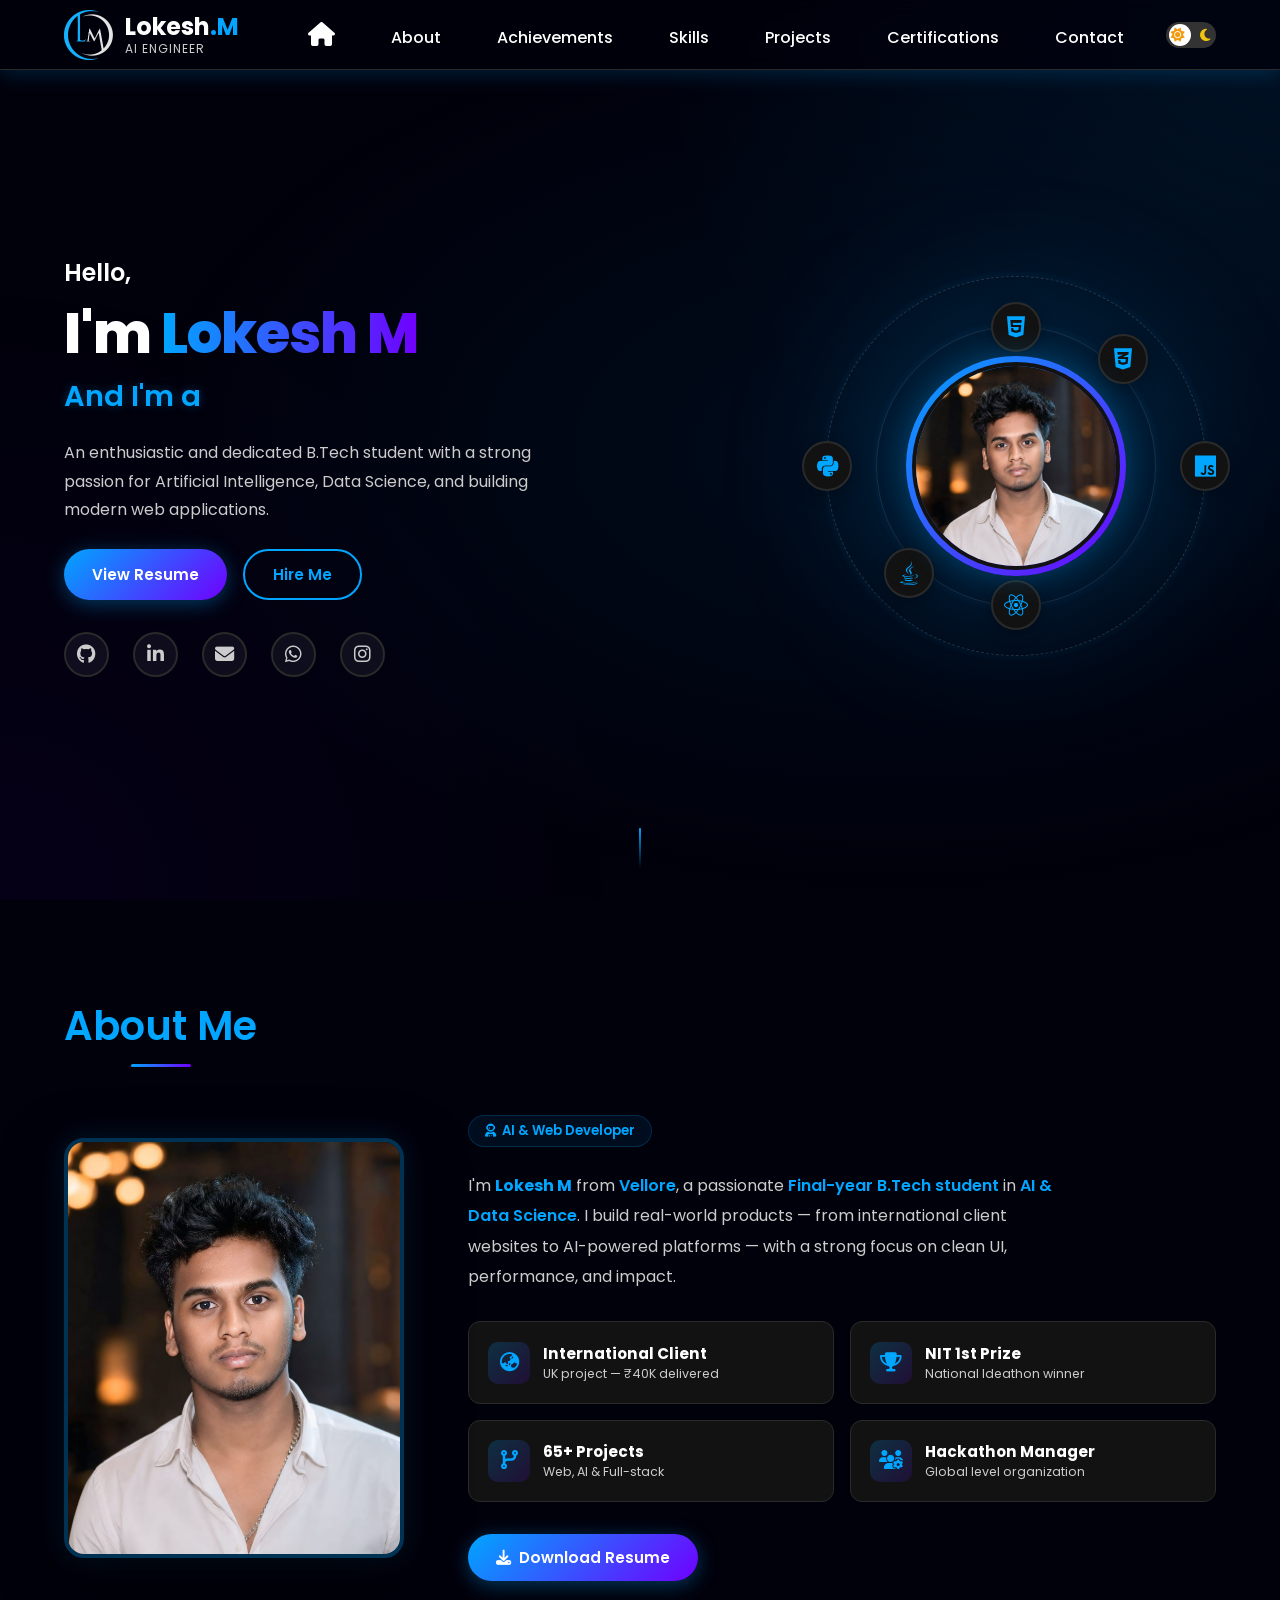
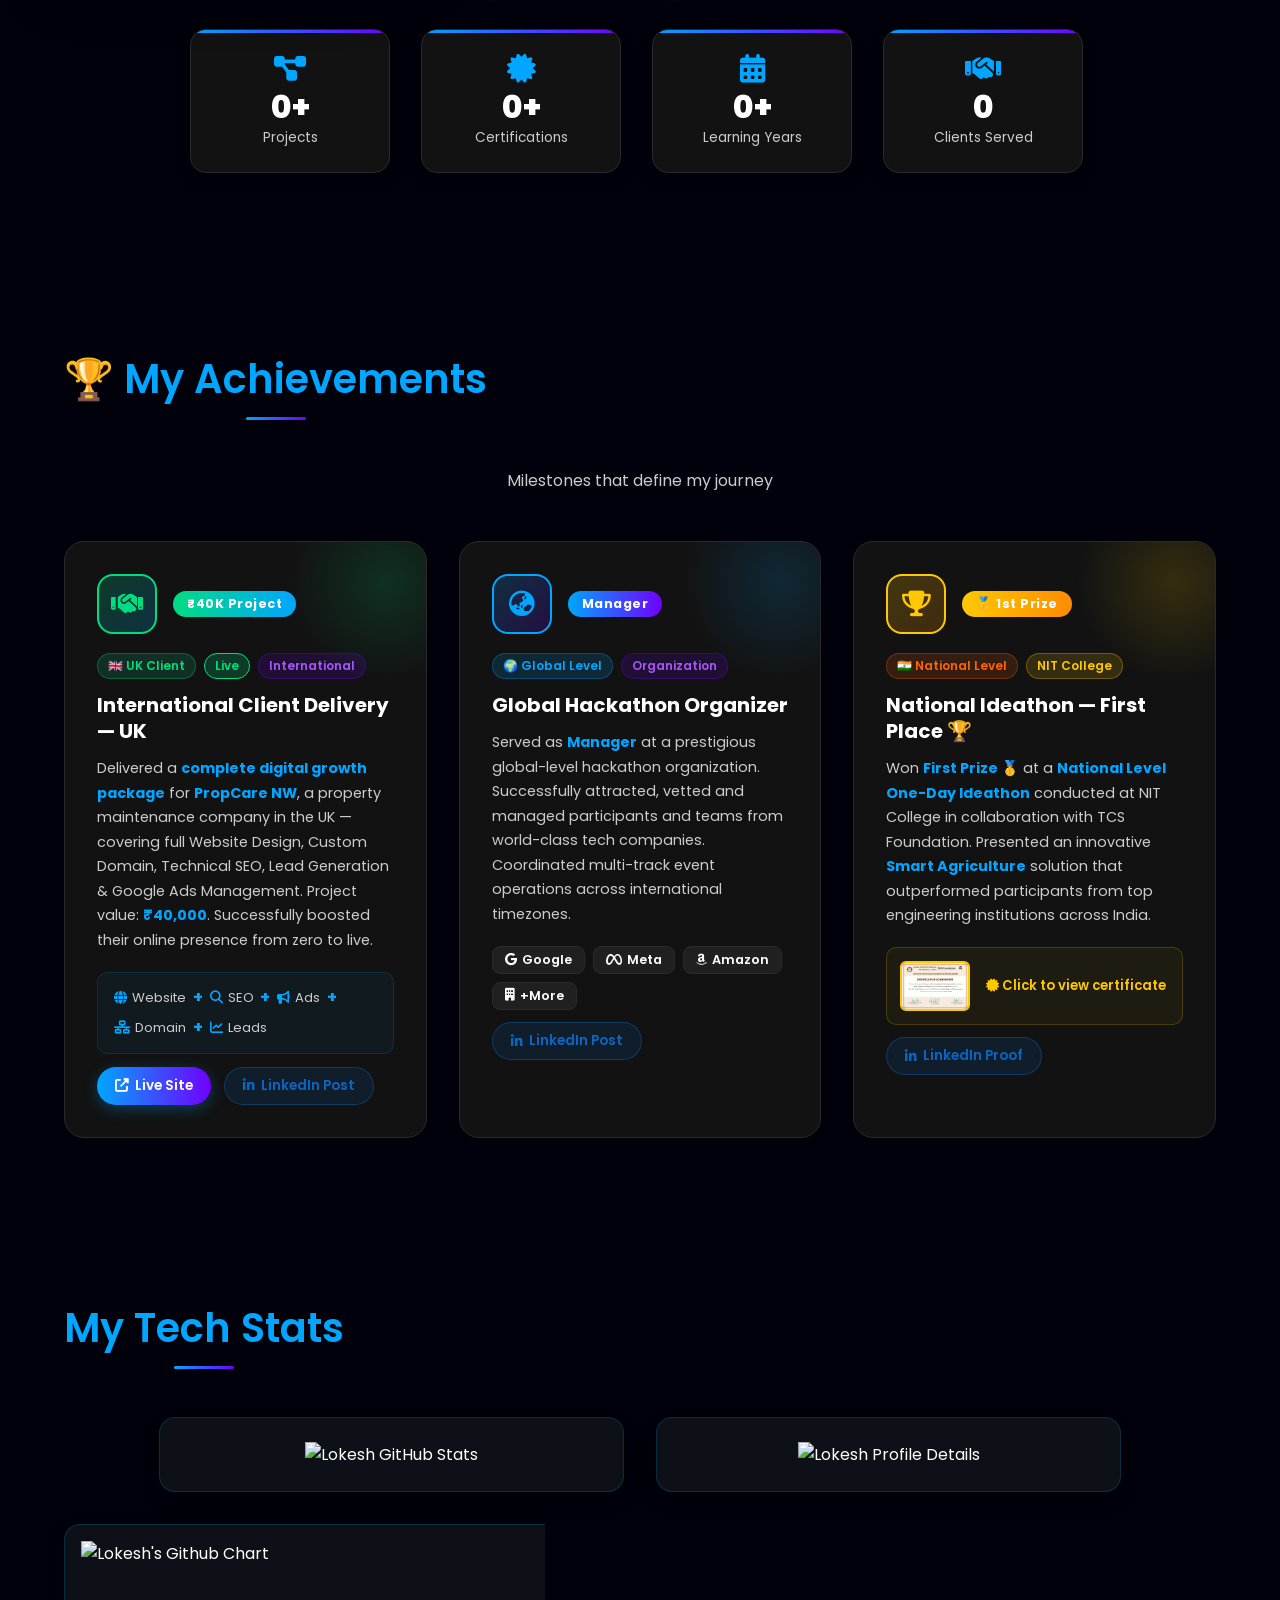
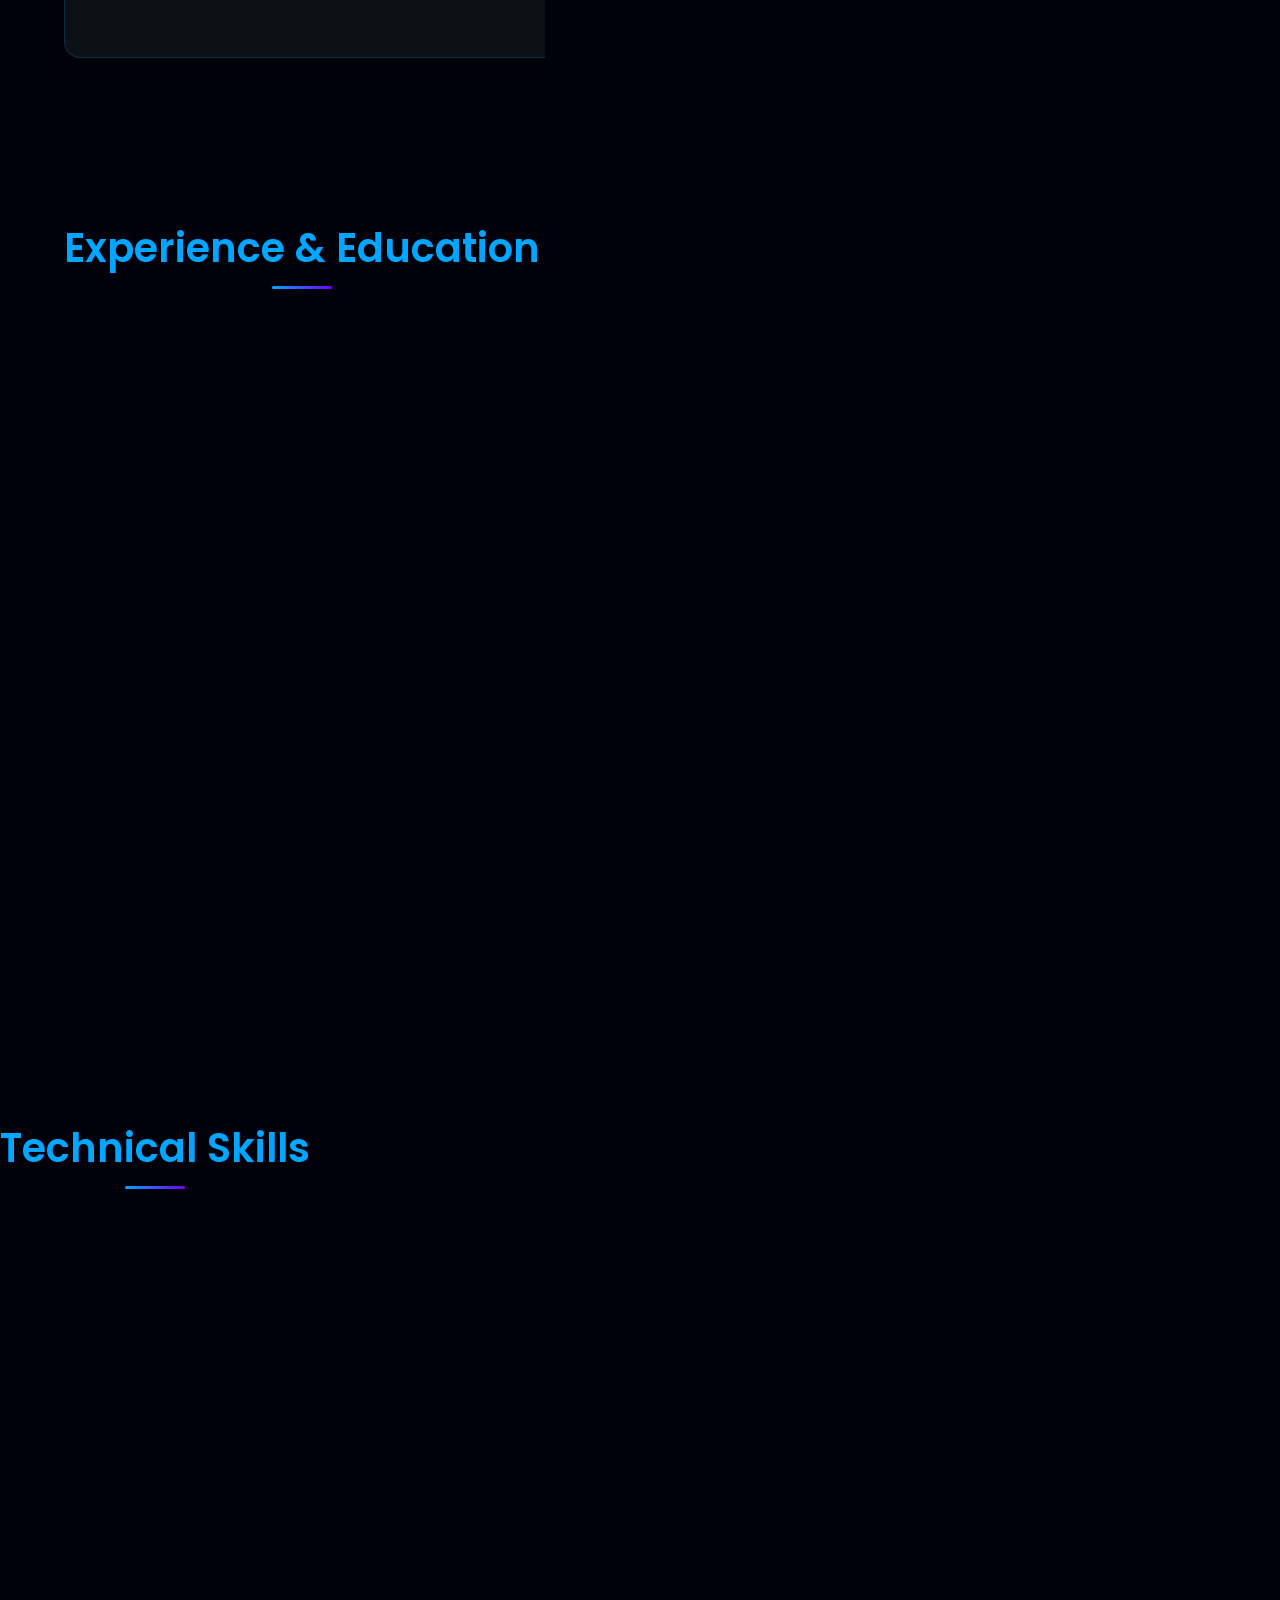
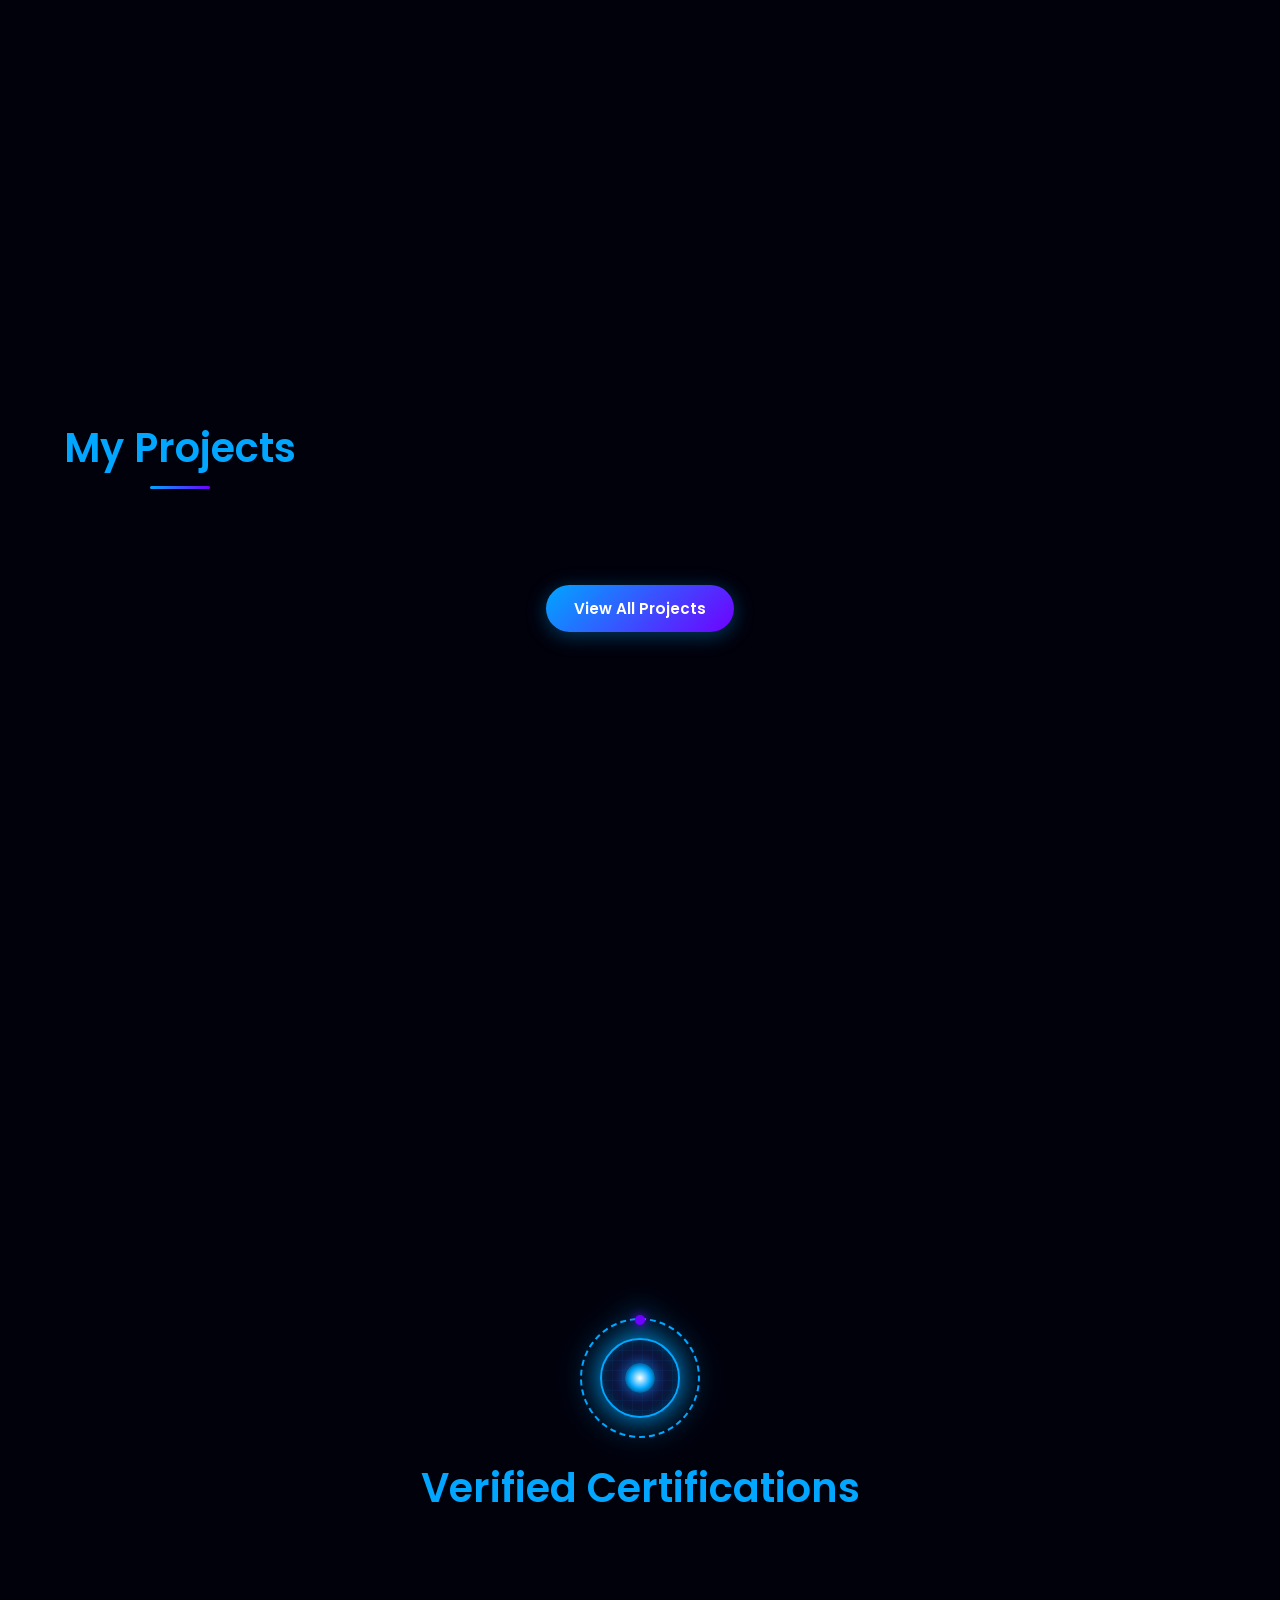
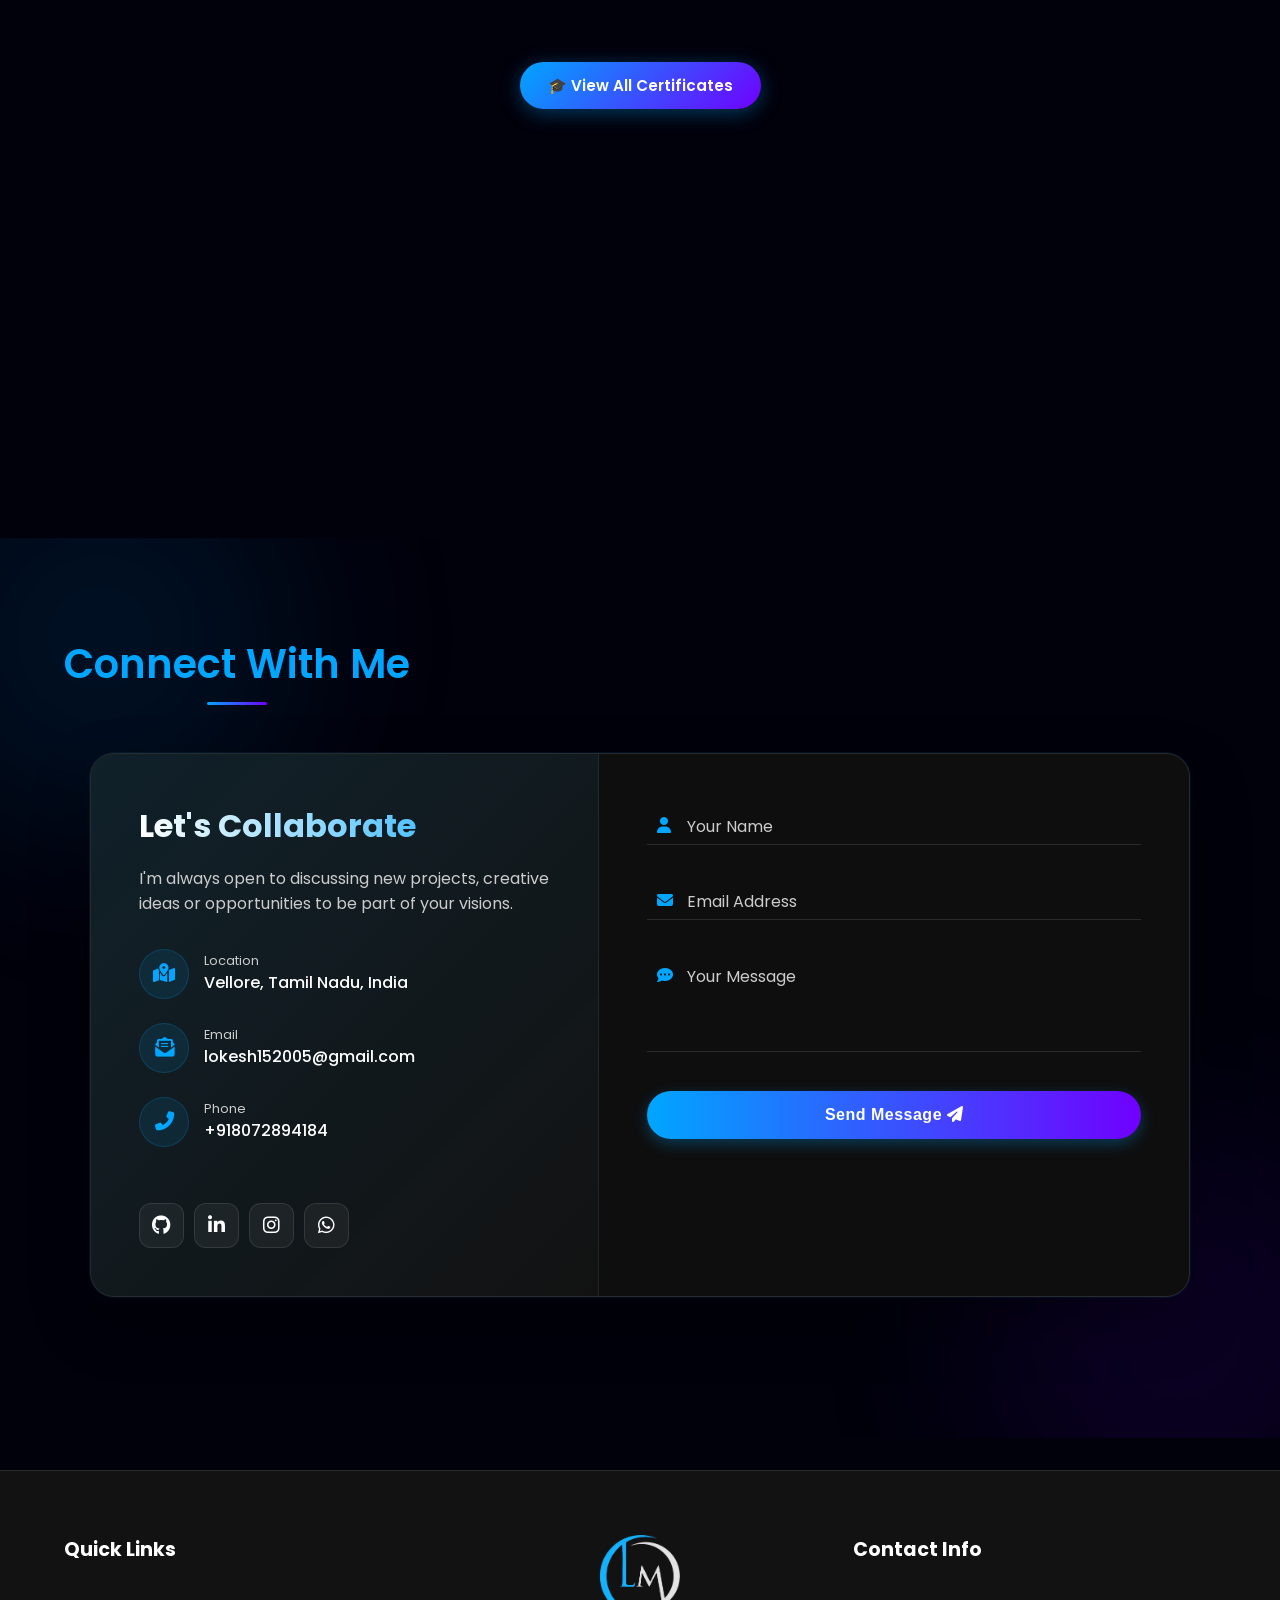
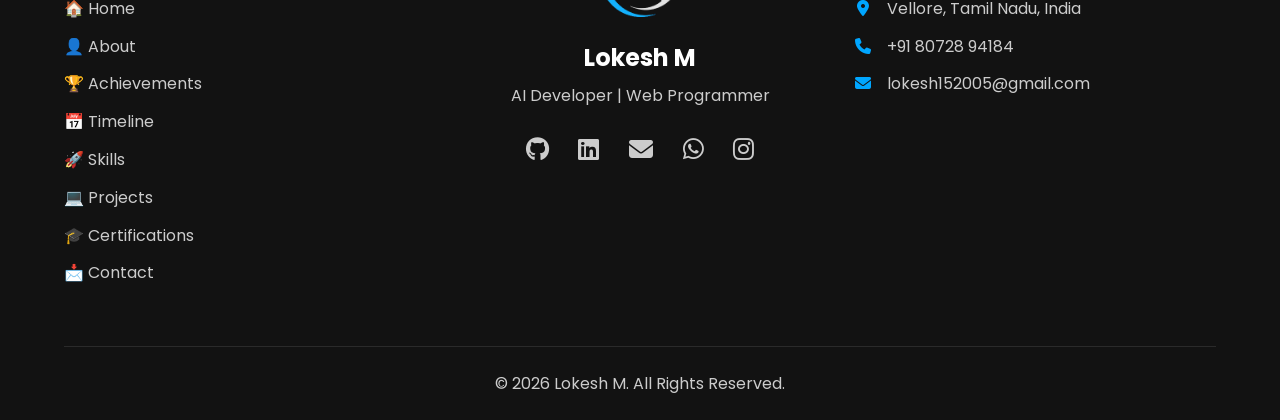
==== index.html @ 3dbf8192 "Update profile image source in index.html" ====
<!DOCTYPE html>
<html lang="en">

<head>
    <meta charset="UTF-8">
    <meta name="viewport" content="width=device-width, initial-scale=1.0">

    <title>Lokesh M | AI & Web Developer</title>

    <meta name="title" content="Lokesh M | AI, Web & Full Stack Developer Portfolio">
    <meta name="description"
        content="Portfolio of Lokesh M, a skilled AI and Web Developer. View my resume, projects, and skills.">
    <meta name="keywords"
        content="lokesh developer, lokesh, developer, lokesh m, lokeshloki, lokesh ai developer, lokesh web developer, full stack developer, ai developer portfolio, lokesh portfolio">

    <meta property="og:type" content="website">
    <meta property="og:url" content="https://lokeshloki.in/">
    <meta property="og:title" content="Lokesh Developer | Portfolio Website">
    <meta property="og:description" content="Explore the portfolio of Lokesh M, a professional AI and Web Developer.">
    <meta property="og:image" content="https://lokeshloki.in/logo.png">
    <meta property="twitter:image" content="https://lokeshloki.in/logo.png">

    <link rel="icon" type="image/png" href="logo.png">
    <link rel="canonical" href="https://lokeshloki.in/">

    <link href="https://fonts.googleapis.com/css2?family=Poppins:wght@300;400;500;600;700;800&display=swap"
        rel="stylesheet">
    <script type="module" src="./js/tracking.js"></script>


    <link rel="stylesheet" href="https://cdnjs.cloudflare.com/ajax/libs/font-awesome/6.5.1/css/all.min.css">


    <link href="https://unpkg.com/aos@2.3.1/dist/aos.css" rel="stylesheet">


    <link rel="stylesheet" href="https://unpkg.com/swiper/swiper-bundle.min.css" />


    <style>
        :root {
            --bg-color: #01010b;
            --primary-color: #00a6ff;
            --primary-color-darker: #007bb5;
            --accent-color: #7000ff;
            --card-bg-color: #121212;
            --text-color: #ffffff;
            --secondary-text-color: #cccccc;
            --shadow-color: rgba(0, 166, 255, 0.2);
            --border-color: #2a2a2a;
            --nav-bg: rgba(1, 1, 11, 0.7);
            --footer-bg: #121212;
            --contact-container-bg: rgba(255, 255, 255, 0.05);
            --timeline-line-color: #2a2a2a;
        }

        body.light-mode {
            --bg-color: #f4f4f9;
            --primary-color: #0056b3;
            --primary-color-darker: #004494;
            --accent-color: #d900ff;
            --card-bg-color: #ffffff;
            --text-color: #1a1a1a;
            --secondary-text-color: #555555;
            --shadow-color: rgba(0, 86, 179, 0.15);
            --border-color: #dddddd;
            --nav-bg: rgba(255, 255, 255, 0.8);
            --footer-bg: #e9ecef;
            --contact-container-bg: rgba(0, 0, 0, 0.05);
            --timeline-line-color: #dddddd;
        }

        * {
            margin: 0;
            padding: 0;
            box-sizing: border-box;
            text-decoration: none;
            list-style: none;
        }

        html {
            scroll-behavior: smooth;
            scroll-padding-top: 70px;
        }

        /* === CUSTOM SCROLLBAR === */
        ::-webkit-scrollbar {
            width: 10px;
        }

        ::-webkit-scrollbar-track {
            background: var(--bg-color);
        }

        ::-webkit-scrollbar-thumb {
            background: var(--primary-color);
            border-radius: 5px;
            border: 2px solid var(--bg-color);
        }

        ::-webkit-scrollbar-thumb:hover {
            background: var(--primary-color-darker);
        }

        body {
            background: var(--bg-color);
            color: var(--text-color);
            font-family: 'Poppins', sans-serif;
            overflow-x: hidden;
            transition: background 0.4s ease, color 0.4s ease;
        }




        @keyframes spin {
            0% {
                transform: rotate(0deg);
            }

            100% {
                transform: rotate(360deg);
            }
        }

        /* --- LOGO ANIMATION STYLES --- */
        #logo-animation-overlay {
            position: fixed;
            top: 0;
            left: 0;
            width: 100%;
            height: 100vh;
            background: var(--bg-color);
            /* Changed to match main theme */
            z-index: 99999;
            /* Very high z-index to cover everything */
            display: flex;
            justify-content: center;
            align-items: center;
            overflow: hidden;
            font-family: 'Times New Roman', serif;
            transition: opacity 1s ease, visibility 1s ease;
        }

        /* --- LOGO CONTAINER --- */
        .logo-container {
            position: relative;
            width: 450px;
            height: 450px;
            display: flex;
            justify-content: center;
            align-items: center;
            transition: all 1s cubic-bezier(0.25, 1, 0.5, 1);
            /* Smooth transition for moving */
        }

        /* L Styling */
        .letter-l {
            position: absolute;
            font-size: 250px;
            color: #00bfff;
            z-index: 20;
            font-weight: normal;
            top: 50px;
            left: 80px;
            transform-origin: center;
            transform: scaleY(1.25) scaleX(0.85);
            opacity: 0;
        }

        /* M Styling */
        .letter-m {
            position: absolute;
            font-size: 250px;
            color: #e6e6e6;
            /* Light Grey/White */
            z-index: 10;
            font-weight: normal;
            top: 100px;
            left: 190px;
            transform-origin: center;
            transform: scaleY(1.1) scaleX(0.95);
            opacity: 0;
        }

        /* --- ARCS --- */
        .arc-container {
            position: absolute;
            width: 100%;
            height: 100%;
            top: 0;
            left: 0;
        }

        /* Blue Arc */
        .arc-blue {
            position: absolute;
            width: 380px;
            height: 380px;
            border-radius: 50%;
            z-index: 1;
            top: 35px;
            left: 35px;
            box-shadow: -14px -14px 0 0 #00bfff;
            transform: rotate(-30deg) scale(0);
            opacity: 0;
        }

        /* White Arc */
        .arc-white {
            position: absolute;
            width: 380px;
            height: 380px;
            border-radius: 50%;
            z-index: 1;
            top: 35px;
            left: 35px;
            box-shadow: 14px 14px 0 0 #e6e6e6;
            transform: rotate(-30deg) scale(0);
            opacity: 0;
        }

        /* --- ANIMATIONS --- */
        .anim-l {
            animation: dropInL 0.6s cubic-bezier(0.175, 0.885, 0.32, 1.275) forwards;
        }

        @keyframes dropInL {
            0% {
                opacity: 0;
                transform: scaleY(1.25) scaleX(0.85) translateY(-150px);
                filter: blur(10px);
            }

            100% {
                opacity: 1;
                transform: scaleY(1.25) scaleX(0.85) translateY(0);
                filter: blur(0);
            }
        }

        .anim-m {
            animation: riseUpM 0.6s cubic-bezier(0.175, 0.885, 0.32, 1.275) forwards;
        }

        @keyframes riseUpM {
            0% {
                opacity: 0;
                transform: scaleY(1.1) scaleX(0.95) translateY(150px);
                filter: blur(10px);
            }

            100% {
                opacity: 1;
                transform: scaleY(1.1) scaleX(0.95) translateY(0);
                filter: blur(0);
            }
        }

        .anim-arc {
            animation: spinInArc 0.7s ease-out forwards;
        }

        @keyframes spinInArc {
            0% {
                opacity: 0;
                transform: rotate(120deg) scale(1.5);
            }

            100% {
                opacity: 1;
                transform: rotate(-30deg) scale(1);
            }
        }

        .anim-flash {
            animation: flashEffect 0.6s ease-in-out;
        }

        @keyframes flashEffect {
            0% {
                filter: brightness(1);
            }

            50% {
                filter: brightness(2.0) drop-shadow(0 0 20px white);
            }

            100% {
                filter: brightness(1);
            }
        }

        /* Fade Out Overlay */
        .overlay-fade-out {
            opacity: 0;
            visibility: hidden;
            pointer-events: none;
        }

        /* Fade Out Overlay */
        .overlay-fade-out {
            opacity: 0;
            visibility: hidden;
            pointer-events: none;
        }

        /* --- STARS / PARTICLES --- */
        .stars-overlay {
            position: absolute;
            top: 0;
            left: 0;
            right: 0;
            bottom: 0;
            z-index: 0;
            background-image:
                radial-gradient(2px 2px at 20px 30px, #ffffff, rgba(0, 0, 0, 0)),
                radial-gradient(2px 2px at 40px 70px, #ffffff, rgba(0, 0, 0, 0)),
                radial-gradient(2px 2px at 50px 160px, #ffffff, rgba(0, 0, 0, 0)),
                radial-gradient(2px 2px at 90px 40px, #ffffff, rgba(0, 0, 0, 0)),
                radial-gradient(2px 2px at 130px 80px, #ffffff, rgba(0, 0, 0, 0)),
                radial-gradient(2px 2px at 160px 120px, #ffffff, rgba(0, 0, 0, 0));
            background-repeat: repeat;
            background-size: 200px 200px;
            animation: spaceMove 4s linear infinite;
            opacity: 0.4;
        }

        @keyframes spaceMove {
            from {
                background-position: 0 0;
            }

            to {
                background-position: 0 200px;
            }
        }

        /* === FUTURISTIC TOUCHES === */
        .project-card,
        .cert-card,
        .stat-card-new {
            border: 1px solid rgba(0, 166, 255, 0.1);
            backdrop-filter: blur(5px);
        }

        .project-card:hover,
        .cert-card:hover {
            border-color: var(--primary-color);
            box-shadow: 0 0 15px rgba(0, 166, 255, 0.3);
        }

        /* Prevent Layout Shift */
        html,
        body {
            min-height: 100vh;
            width: 100%;
            overflow-x: hidden;
        }

        #particles-js {
            position: fixed;
            top: 0;
            left: 0;
            width: 100%;
            height: 100%;
            z-index: 100000;
            /* Initially high to show on loading screen */
            pointer-events: none;
            /* Let clicks pass through */
        }

        /* === NAVBAR === */
        nav {
            position: fixed;
            top: 0;
            left: 0;
            width: 100%;
            display: flex;
            justify-content: space-between;
            align-items: center;
            padding: 0 5%;
            height: 70px;
            background: var(--nav-bg);
            backdrop-filter: blur(10px);
            z-index: 1000;
            transition: box-shadow 0.3s ease, background 0.4s ease;
            border-bottom: 1px solid var(--border-color);
            box-shadow: 0 4px 20px var(--shadow-color);
        }

        .logo {
            font-size: 1.8rem;
            font-weight: 700;
            display: flex;
            align-items: center;
            color: var(--text-color);
        }

        .logo img {
            height: 50px;
            margin-right: 12px;
            opacity: 0;
            /* Hidden initially for animation */
            transition: opacity 0.5s ease;
        }

        .logo-text-wrapper {
            display: flex;
            flex-direction: column;
            justify-content: center;
            line-height: 1.2;
        }

        .main-name {
            font-size: 1.5rem;
            font-weight: 700;
        }

        .main-name span {
            color: var(--primary-color);
        }

        .logo-subtitle {
            font-size: 0.75rem;
            color: var(--secondary-text-color);
            font-weight: 400;
            letter-spacing: 1px;
            text-transform: uppercase;
        }

        .nav-items {
            display: flex;
            align-items: center;
            gap: 1rem;
        }

        .menu a {
            color: var(--text-color);
            margin: 0 1rem;
            font-weight: 500;
            transition: all 0.3s ease;
            position: relative;
            padding: 5px 10px;
            border-radius: 4px;
            font-size: 1rem;
        }

        .menu a:hover,
        .menu a.active {
            color: var(--primary-color);
        }

        .menu a.active {
            font-weight: 600;
        }

        .menu a.home-icon {
            font-size: 1.5rem;
        }

        .menu a::after {
            content: '';
            position: absolute;
            width: 0;
            height: 2px;
            background-color: var(--primary-color);
            bottom: -2px;
            left: 50%;
            transform: translateX(-50%);
            transition: width 0.3s ease-in-out;
        }

        .menu a:hover::after,
        .menu a.active::after {
            width: 80%;
        }

        /* Theme Switcher Styles */
        .theme-switcher {
            display: flex;
            align-items: center;
        }

        .theme-switcher input {
            display: none;
        }

        .theme-switcher label {
            cursor: pointer;
            position: relative;
            display: block;
            width: 50px;
            height: 26px;
            background-color: #333;
            border-radius: 25px;
            transition: background-color 0.3s;
        }

        .theme-switcher label:before {
            content: '';
            position: absolute;
            top: 2px;
            left: 3px;
            width: 22px;
            height: 22px;
            background-color: #fff;
            border-radius: 50%;
            transition: transform 0.3s;
        }

        .theme-switcher label .fa-sun,
        .theme-switcher label .fa-moon {
            position: absolute;
            top: 50%;
            transform: translateY(-50%);
            font-size: 14px;
        }

        .theme-switcher label .fa-sun {
            left: 5px;
            color: #f39c12;
        }

        .theme-switcher label .fa-moon {
            right: 5px;
            color: #f1c40f;
        }

        .theme-switcher input:checked+label {
            background-color: var(--primary-color);
        }

        .theme-switcher input:checked+label:before {
            transform: translateX(23px);
        }

        section {
            padding: 6rem 5% 4rem;
            min-height: 100vh;
            position: relative;
        }

        .section-title {
            text-align: center;
            font-size: 2.5rem;
            color: var(--primary-color);
            margin-bottom: 3rem;
            font-weight: 600;
        }

        /* === HOME SECTION === */
        #home {
            display: flex;
            align-items: center;
            justify-content: space-between;
            gap: 2rem;
            /* Changed flex-wrap from wrap-reverse to wrap for better control */
            flex-wrap: wrap;
            background: radial-gradient(circle at top right, rgba(0, 166, 255, 0.1), transparent 40%),
                radial-gradient(circle at bottom left, rgba(112, 0, 255, 0.05), transparent 40%);
        }

        .home-content {
            flex-basis: 600px;
            flex-grow: 1;
            position: relative;
            z-index: 1;
        }

        .home-content h3 {
            font-size: 1.5rem;
            font-weight: 600;
            color: var(--text-color);
            margin-bottom: 10px;
        }

        .home-content h1 {
            font-size: 3.5rem;
            font-weight: 800;
            margin-bottom: 0.5rem;
            text-align: left;
            line-height: 1.2;
            letter-spacing: -1px;
        }

        .animate-text {
            background: linear-gradient(to right, var(--primary-color), var(--accent-color), #00ffcc, var(--primary-color));
            background-size: 300%;
            -webkit-background-clip: text;
            background-clip: text;
            color: transparent;
            animation: gradient-animation 5s ease-in-out infinite;
        }

        @keyframes gradient-animation {
            0% {
                background-position: 0% 50%;
            }

            50% {
                background-position: 100% 50%;
            }

            100% {
                background-position: 0% 50%;
            }
        }

        .typed-text {
            font-size: 1.8rem;
            color: var(--primary-color);
            font-weight: 600;
            min-height: 3rem;
            margin-bottom: 1rem;
            text-align: left;
            text-shadow: 0 0 10px rgba(0, 166, 255, 0.3);
        }

        .home-description {
            font-size: 1.1rem;
            color: var(--secondary-text-color);
            margin-bottom: 2rem;
            line-height: 1.7;
            max-width: 550px;
        }

        .home-buttons {
            display: flex;
            gap: 1.5rem;
            margin-bottom: 2.5rem;
            flex-wrap: wrap;
        }

        .resume-btn {
            display: inline-flex;
            justify-content: center;
            align-items: center;
            padding: 1rem 2.8rem;
            background: linear-gradient(90deg, var(--primary-color), var(--primary-color-darker));
            color: #ffffff;
            border-radius: 50px;
            font-weight: 600;
            font-size: 1rem;
            transition: all 0.3s ease;
            box-shadow: 0 0 20px rgba(0, 166, 255, 0.4);
            position: relative;
            overflow: hidden;
            border: 2px solid transparent;
        }

        .resume-btn::before {
            content: '';
            position: absolute;
            top: 0;
            left: -100%;
            width: 100%;
            height: 100%;
            background: linear-gradient(90deg, transparent, rgba(255, 255, 255, 0.2), transparent);
            transition: 0.5s;
        }

        .resume-btn:hover::before {
            left: 100%;
        }

        .resume-btn:hover {
            transform: translateY(-5px);
            box-shadow: 0 10px 30px rgba(0, 166, 255, 0.6);
        }

        .resume-btn.secondary-btn {
            background: transparent;
            border: 2px solid var(--primary-color);
            color: var(--primary-color);
            box-shadow: none;
        }

        .resume-btn.secondary-btn:hover {
            background: var(--primary-color);
            color: #ffffff;
            box-shadow: 0 0 25px rgba(0, 166, 255, 0.5);
        }

        .home-social {
            display: flex;
            gap: 1.5rem;
        }

        .social-icon {
            width: 45px;
            height: 45px;
            display: flex;
            justify-content: center;
            align-items: center;
            border: 2px solid var(--border-color);
            border-radius: 50%;
            font-size: 1.2rem;
            color: var(--secondary-text-color);
            transition: all 0.3s ease;
            position: relative;
            z-index: 1;
            overflow: hidden;
            background: rgba(255, 255, 255, 0.05);
        }

        .social-icon::after {
            content: '';
            position: absolute;
            width: 0%;
            height: 100%;
            background: var(--primary-color);
            z-index: -1;
            transition: width 0.3s ease;
        }

        .social-icon:hover::after {
            width: 100%;
        }

        .social-icon:hover {
            color: white;
            border-color: var(--primary-color);
            transform: translateY(-5px);
            box-shadow: 0 5px 15px var(--shadow-color);
        }

        /* === ORBIT ANIMATION === */
        .home-profile-animation {
            flex-basis: 400px;
            flex-shrink: 0;
            display: flex;
            justify-content: center;
            align-items: center;
            position: relative;
        }

        .home-profile-animation::before {
            content: '';
            position: absolute;
            width: 300px;
            height: 300px;
            background: var(--primary-color);
            filter: blur(80px);
            opacity: 0.2;
            z-index: -1;
            border-radius: 50%;
            animation: pulse-glow-bg 4s infinite alternate;
        }

        @keyframes pulse-glow-bg {
            0% {
                opacity: 0.2;
                transform: scale(0.8);
            }

            100% {
                opacity: 0.4;
                transform: scale(1.1);
            }
        }

        .profile-orbit-container {
            position: relative;
            width: 350px;
            height: 350px;
            display: flex;
            justify-content: center;
            align-items: center;
        }

        .profile-img-box {
            position: relative;
            width: 220px;
            height: 220px;
            border-radius: 50%;
            padding: 6px;
            background: linear-gradient(135deg, var(--primary-color), var(--accent-color));
            box-shadow: 0 0 30px rgba(0, 166, 255, 0.3);
            z-index: 2;
            animation: float-profile 6s ease-in-out infinite;
        }

        @keyframes float-profile {

            0%,
            100% {
                transform: translateY(0);
            }

            50% {
                transform: translateY(-15px);
            }
        }

        .profile-orbit-container .profile-img {
            width: 100%;
            height: 100%;
            border-radius: 50%;
            object-fit: cover;
            border: 4px solid var(--card-bg-color);
            background: var(--card-bg-color);
        }

        .orbit-ring {
            position: absolute;
            border-radius: 50%;
            border: 1px solid rgba(255, 255, 255, 0.1);
            box-shadow: 0 0 10px rgba(0, 166, 255, 0.1);
        }

        .ring-1 {
            width: 280px;
            height: 280px;
            animation: rotate-cw 20s linear infinite;
        }

        .ring-2 {
            width: 380px;
            height: 380px;
            border: 1px dashed rgba(255, 255, 255, 0.15);
            animation: rotate-ccw 30s linear infinite;
        }

        @keyframes rotate-cw {
            100% {
                transform: rotate(360deg);
            }
        }

        @keyframes rotate-ccw {
            100% {
                transform: rotate(-360deg);
            }
        }

        .orbit-icon {
            position: absolute;
            width: 50px;
            height: 50px;
            background: var(--card-bg-color);
            border: 2px solid var(--border-color);
            border-radius: 50%;
            display: flex;
            justify-content: center;
            align-items: center;
            font-size: 1.5rem;
            color: var(--primary-color);
            box-shadow: 0 4px 15px rgba(0, 0, 0, 0.3);
            transition: 0.3s;
        }

        .ring-1 .orbit-icon {
            animation: counter-rot-cw 20s linear infinite;
        }

        .ring-2 .orbit-icon {
            animation: counter-rot-ccw 30s linear infinite;
        }

        @keyframes counter-rot-cw {
            100% {
                transform: rotate(-360deg);
            }
        }

        @keyframes counter-rot-ccw {
            100% {
                transform: rotate(360deg);
            }
        }

        .pos-1 {
            top: -25px;
            left: 50%;
            margin-left: -25px;
        }

        .pos-2 {
            bottom: -25px;
            left: 50%;
            margin-left: -25px;
        }

        .pos-3 {
            top: 50%;
            left: -25px;
            margin-top: -25px;
        }

        .pos-4 {
            top: 50%;
            right: -25px;
            margin-top: -25px;
        }

        .pos-5 {
            top: 15%;
            right: 15%;
        }

        .pos-6 {
            bottom: 15%;
            left: 15%;
        }

        .orbit-icon:hover {
            transform: scale(1.2) !important;
            border-color: var(--primary-color);
            background: var(--primary-color);
            color: white;
            box-shadow: 0 0 20px var(--primary-color);
        }

        /* === ABOUT SECTION === */
        .about-section {
            display: flex;
            align-items: center;
            justify-content: center;
            gap: 4rem;
            flex-wrap: wrap;
        }

        /* New Animation Styles */
        .about-image-wrapper {
            position: relative;
            width: 340px;
            height: 420px;
            display: flex;
            justify-content: center;
            align-items: center;
            margin: 0 auto;
            flex-shrink: 0;
        }

        /* Pulse Rings — adapted for rectangle */
        .about-image-wrapper::after,
        .about-image-wrapper::before {
            content: '';
            position: absolute;
            inset: -10px;
            border-radius: 24px;
            border: 2px solid var(--primary-color);
            opacity: 0;
            animation: pulse-ring 2.5s infinite;
            z-index: 0;
        }

        .about-image-wrapper::before {
            inset: -22px;
            animation-delay: 0.8s;
            border-color: var(--accent-color);
        }

        @keyframes pulse-ring {
            0% {
                transform: scale(0.95);
                opacity: 0;
            }

            50% {
                opacity: 0.5;
            }

            100% {
                transform: scale(1.08);
                opacity: 0;
            }
        }

        /* Converting the Spinning Ring from Reference */
        .spin-ring {
            position: absolute;
            inset: -5px;
            border-radius: 24px;
            border: 3px solid transparent;
            border-top-color: var(--primary-color);
            border-left-color: var(--primary-color);
            z-index: 2;
            opacity: 0;
            transition: opacity 0.3s;
            pointer-events: none;
        }

        .about-image-wrapper:hover .spin-ring {
            opacity: 1;
            animation: spin 2s linear infinite;
            box-shadow: 0 0 30px var(--shadow-color);
        }

        /* Image Styles — full photo, rounded rectangle */
        .about-section .profile-img {
            width: 100%;
            height: 100%;
            border-radius: 20px;
            object-fit: cover;
            object-position: center top;
            border: 4px solid rgba(0, 166, 255, 0.3);
            box-shadow: 0 20px 60px rgba(0, 0, 0, 0.5), 0 0 30px rgba(0, 166, 255, 0.15);
            z-index: 1;
            position: relative;
            transition: transform 0.5s ease, box-shadow 0.5s ease;
        }

        .about-image-wrapper:hover .profile-img {
            transform: scale(1.02);
            box-shadow: 0 25px 70px rgba(0, 0, 0, 0.6), 0 0 40px rgba(0, 166, 255, 0.3);
        }

        .about-text {
            max-width: 600px;
            font-size: 1.1rem;
            line-height: 1.8;
            color: var(--secondary-text-color);
            text-align: left;
        }

        .about-text span {
            color: var(--primary-color);
            font-weight: 600;
        }

        .stats-container {
            display: flex;
            justify-content: center;
            flex-wrap: wrap;
            gap: 2rem;
            margin-top: 4rem;
            text-align: center;
        }

        .stat-item {
            background: var(--card-bg-color);
            padding: 1.5rem 2rem;
            border-radius: 12px;
            border: 1px solid var(--border-color);
            width: 200px;
            box-shadow: 0 8px 20px rgba(0, 0, 0, 0.1);
            transition: transform 0.3s, box-shadow 0.3s;
        }

        .stat-item:hover {
            transform: translateY(-10px);
            box-shadow: 0 12px 24px var(--shadow-color), 0 0 15px var(--primary-color);
        }

        .stat-item i {
            font-size: 2.5rem;
            color: var(--primary-color);
            margin-bottom: 0.5rem;
        }

        .stat-item h3 {
            font-size: 2.5rem;
            font-weight: 700;
            color: var(--text-color);
            margin-bottom: 0;
            line-height: 1;
        }

        .stat-item .counter {
            display: inline-block;
        }

        .stat-item p {
            font-size: 1rem;
            color: var(--secondary-text-color);
            margin-top: 5px;
        }

        /* === MY TECH STATS SECTION === */
        #tech-stats {
            padding: 4rem 5%;
            min-height: auto;
        }

        .tech-stats-grid {
            display: flex;
            justify-content: center;
            align-items: center;
            /* Added for vertical alignment if needed */
            flex-wrap: wrap;
            gap: 2rem;
            max-width: 1200px;
            margin: 0 auto;
        }

        .stat-card-new {
            background: #0d1117;
            border: 1px solid rgba(0, 166, 255, 0.2);
            border-radius: 16px;
            padding: 1.5rem;
            display: flex;
            justify-content: center;
            align-items: center;
            box-shadow: 0 8px 20px rgba(0, 0, 0, 0.3);
            transition: transform 0.3s ease, box-shadow 0.3s ease;
            overflow: hidden;
            position: relative;
            flex: 1 1 400px;
            max-width: 465px;
        }

        .stat-card-new:hover {
            transform: translateY(-8px);
            box-shadow: 0 15px 30px var(--shadow-color), 0 0 10px var(--primary-color);
            border-color: var(--primary-color);
        }

        .stat-card-new img {
            max-width: 100%;
            height: auto;
            display: block;
        }

        .stat-card-full {
            grid-column: 1 / -1;
            width: 100%;
            max-width: 100%;
            /* Override the max-width from .stat-card-new */
            flex: 1 1 100%;
            /* Force full width in flex container */
            padding: 1rem;
            overflow-x: auto;
        }

        /* Timeline Section */
        .timeline {
            position: relative;
            max-width: 1000px;
            margin: 5rem auto;
        }

        .timeline::after {
            content: '';
            position: absolute;
            width: 4px;
            background-color: var(--timeline-line-color);
            top: 0;
            bottom: 0;
            left: 50%;
            margin-left: -2px;
            border-radius: 2px;
        }

        .timeline-item {
            padding: 10px 40px;
            position: relative;
            width: 50%;
        }

        .timeline-item::after {
            content: '';
            position: absolute;
            width: 25px;
            height: 25px;
            right: -17px;
            background-color: var(--bg-color);
            border: 4px solid var(--primary-color);
            top: 15px;
            border-radius: 50%;
            z-index: 1;
            transition: background-color 0.3s, transform 0.3s;
        }

        .timeline-item:hover::after {
            background-color: var(--primary-color);
            transform: scale(1.2);
        }

        .timeline-item.left {
            left: 0;
        }

        .timeline-item.right {
            left: 50%;
        }

        .timeline-item.right::after {
            left: -16px;
        }

        .timeline-content {
            padding: 20px 30px;
            background-color: var(--card-bg-color);
            position: relative;
            border-radius: 8px;
            border: 1px solid var(--border-color);
            box-shadow: 0 4px 15px rgba(0, 0, 0, 0.1);
            transition: transform 0.3s, box-shadow 0.3s;
        }

        .timeline-item:hover .timeline-content {
            transform: translateY(-5px);
            box-shadow: 0 12px 24px var(--shadow-color);
        }

        .timeline-content h3 {
            color: var(--primary-color);
            margin-bottom: 0.5rem;
        }

        .timeline-content .timeline-date {
            font-weight: 600;
            color: var(--secondary-text-color);
            margin-bottom: 0.5rem;
            display: block;
            font-size: 0.9rem;
        }

        .timeline-content p {
            color: var(--secondary-text-color);
            line-height: 1.6;
        }

        .timeline-content i {
            color: var(--primary-color);
            margin-right: 8px;
        }

        /* === CATEGORIZED SKILLS SECTION === */
        #skill {
            overflow: visible;
            background: transparent;
            position: relative;
            z-index: 1;
            padding: 5rem 5%;
        }

        .skills-categories-wrapper {
            max-width: 1200px;
            margin: 0 auto;
            display: flex;
            flex-direction: column;
            gap: 2.5rem;
        }

        /* Category Block */
        .skill-category-block {
            position: relative;
            border-radius: 20px;
            overflow: hidden;
            border: 1px solid rgba(255, 255, 255, 0.07);
            background: rgba(10, 15, 30, 0.5);
            backdrop-filter: blur(10px);
            transition: border-color 0.3s ease;
        }

        .skill-category-block:hover {
            border-color: var(--cat-color, var(--primary-color));
        }

        /* Glowing top stripe */
        .skill-category-block::before {
            content: '';
            position: absolute;
            top: 0;
            left: 0;
            right: 0;
            height: 3px;
            background: linear-gradient(90deg, var(--cat-color, var(--primary-color)), transparent);
            opacity: 0.8;
        }

        /* Category Header */
        .skill-category-header {
            display: flex;
            align-items: center;
            gap: 12px;
            padding: 1.2rem 1.8rem;
            border-bottom: 1px solid rgba(255, 255, 255, 0.06);
        }

        .skill-cat-icon {
            width: 42px;
            height: 42px;
            border-radius: 12px;
            background: linear-gradient(135deg, var(--cat-color, var(--primary-color)), rgba(0, 0, 0, 0.3));
            display: flex;
            justify-content: center;
            align-items: center;
            font-size: 1.15rem;
            color: #fff;
            flex-shrink: 0;
            box-shadow: 0 4px 12px rgba(0, 0, 0, 0.3);
        }

        .skill-cat-label {
            font-size: 1.05rem;
            font-weight: 700;
            color: var(--text-color);
            letter-spacing: 0.5px;
        }

        .skill-cat-count {
            margin-left: auto;
            background: rgba(255, 255, 255, 0.06);
            border: 1px solid rgba(255, 255, 255, 0.1);
            color: var(--secondary-text-color);
            font-size: 0.72rem;
            font-weight: 600;
            padding: 3px 10px;
            border-radius: 50px;
            letter-spacing: 0.5px;
        }

        /* Skills grid inside category — fills full row using --cols per category */
        .skill-category-grid {
            display: grid;
            grid-template-columns: repeat(var(--cols, 4), 1fr);
            gap: 0.85rem;
            padding: 1.2rem 1.5rem 1.5rem;
        }

        /* === SKILL CARD — compact size === */
        .skill-pill {
            display: flex;
            flex-direction: column;
            align-items: center;
            justify-content: center;
            gap: 8px;
            padding: 1rem 0.6rem 0.85rem;
            background: rgba(255, 255, 255, 0.03);
            border: 1px solid rgba(255, 255, 255, 0.08);
            border-radius: 12px;
            color: #ffffff;
            font-weight: 500;
            font-size: 0.78rem;
            text-align: center;
            transition: all 0.28s cubic-bezier(0.25, 0.8, 0.25, 1);
            cursor: default;
            position: relative;
            overflow: hidden;
            min-width: 0;
            /* prevent overflow in grid */
        }

        .skill-pill::before {
            content: '';
            position: absolute;
            bottom: 0;
            left: 0;
            right: 0;
            height: 2px;
            background: linear-gradient(90deg, transparent, var(--cat-color, var(--primary-color)), transparent);
            transform: scaleX(0);
            transition: transform 0.3s ease;
        }

        .skill-pill:hover::before {
            transform: scaleX(1);
        }

        body.light-mode .skill-pill {
            background: rgba(0, 30, 70, 0.08);
            border: 1px solid rgba(0, 166, 255, 0.2);
            color: #1a1a2e;
        }

        .skill-pill:hover {
            transform: translateY(-5px) scale(1.04);
            border-color: var(--cat-color, var(--primary-color));
            background: rgba(255, 255, 255, 0.06);
            box-shadow:
                0 10px 25px rgba(0, 0, 0, 0.3),
                0 0 15px rgba(0, 166, 255, 0.15);
        }

        .skill-pill img {
            width: 36px;
            height: 36px;
            object-fit: contain;
            filter: drop-shadow(0 2px 4px rgba(0, 0, 0, 0.3));
            transition: transform 0.3s ease, filter 0.3s ease;
        }

        .skill-pill:hover img {
            transform: scale(1.2) rotate(5deg);
            filter: drop-shadow(0 0 8px var(--cat-color, rgba(0, 166, 255, 0.8)));
        }

        .skill-name {
            font-size: 0.72rem;
            font-weight: 600;
            letter-spacing: 0.2px;
            white-space: nowrap;
            overflow: hidden;
            text-overflow: ellipsis;
            max-width: 100%;
        }

        .skill-badge {
            position: absolute;
            top: 6px;
            right: 8px;
            font-size: 0.62rem;
            opacity: 0.7;
        }

        body.light-mode .skill-category-block {
            background: rgba(240, 247, 255, 0.8);
            border-color: rgba(0, 166, 255, 0.15);
        }

        body.light-mode .skill-category-header {
            border-bottom-color: rgba(0, 0, 0, 0.07);
        }

        body.light-mode .skill-pill {
            background: rgba(255, 255, 255, 0.7);
            border-color: rgba(0, 0, 0, 0.08);
            color: #1a1a2e;
        }

        body.light-mode .skill-cat-count {
            color: #555;
        }

        /* Responsive — mobile override */
        @media (max-width: 900px) {
            .skill-category-grid {
                /* On tablet, cap at 4 columns */
                grid-template-columns: repeat(min(var(--cols, 4), 4), 1fr) !important;
            }
        }

        @media (max-width: 768px) {
            .skill-category-grid {
                /* Mobile: max 3 columns */
                grid-template-columns: repeat(3, 1fr) !important;
                gap: 0.65rem;
                padding: 0.9rem 0.9rem 1.1rem;
            }

            .skill-category-header {
                padding: 0.9rem 1rem;
            }

            .skill-pill {
                padding: 0.85rem 0.4rem 0.7rem;
            }

            .skill-pill img {
                width: 30px;
                height: 30px;
            }

            .skill-name {
                font-size: 0.65rem;
            }

            .skill-cat-icon {
                width: 36px;
                height: 36px;
                font-size: 1rem;
            }

            .skill-cat-label {
                font-size: 0.92rem;
            }
        }

        @media (max-width: 480px) {
            #skill {
                padding: 3.5rem 4%;
            }

            .skill-category-grid {
                grid-template-columns: repeat(3, 1fr) !important;
                gap: 0.5rem;
                padding: 0.8rem 0.7rem 1rem;
            }

            .skills-categories-wrapper {
                gap: 1.2rem;
            }

            .skill-pill {
                padding: 0.8rem 0.3rem 0.65rem;
                border-radius: 10px;
            }

            .skill-pill img {
                width: 28px;
                height: 28px;
            }

            .skill-name {
                font-size: 0.6rem;
            }
        }

        /* === PROJECT CARD REDESIGN === */
        #projects .project-grid,
        #view-project .grid {
            display: grid;
            gap: 2.5rem;
            grid-template-columns: repeat(auto-fit, minmax(350px, 1fr));
            max-width: 1300px;
            margin: 0 auto;
        }

        #projects .project-card {
            background: var(--card-bg-color);
            border: 1px solid rgba(255, 255, 255, 0.1);
            border-radius: 20px;
            overflow: hidden;
            position: relative;
            min-height: 380px;
            display: flex;
            flex-direction: column;
            transition: all 0.4s ease;
            box-shadow: 0 10px 30px rgba(0, 0, 0, 0.5);
        }

        #projects .project-card:hover {
            transform: translateY(-12px);
            box-shadow: 0 20px 40px rgba(0, 166, 255, 0.25);
            border-color: var(--primary-color);
        }

        .project-img-wrapper {
            width: 100%;
            height: 220px;
            overflow: hidden;
            position: relative;
        }

        .project-img-wrapper img {
            width: 100%;
            height: 100%;
            object-fit: cover;
            transition: transform 0.6s cubic-bezier(0.165, 0.84, 0.44, 1);
        }

        #projects .project-card:hover .project-img-wrapper img {
            transform: scale(1.15);
        }

        .project-content-new {
            padding: 1.8rem;
            display: flex;
            flex-direction: column;
            flex-grow: 1;
            background: linear-gradient(to top, #1a1a1a, transparent);
            z-index: 2;
        }

        .project-content-new h3 {
            font-size: 1.6rem;
            margin-bottom: 0.8rem;
            color: #fff;
            font-weight: 700;
            letter-spacing: 0.5px;
        }

        .project-content-new p {
            font-size: 0.95rem;
            color: #aaa;
            line-height: 1.7;
        }

        /* Grand Overlay Styles */
        #projects .project-card .overlay {
            position: absolute;
            top: 0;
            left: 0;
            width: 100%;
            height: 100%;
            background: rgba(0, 0, 0, 0.8);
            backdrop-filter: blur(4px);
            display: flex;
            flex-direction: column;
            justify-content: center;
            align-items: center;
            opacity: 0;
            transition: all 0.4s ease;
            z-index: 10;
            gap: 20px;
        }

        #projects .project-card:hover .overlay {
            opacity: 1;
        }

        .btn-project-link {
            text-decoration: none;
            padding: 12px 25px;
            border-radius: 50px;
            font-weight: 600;
            font-size: 1rem;
            transition: all 0.3s ease;
            display: flex;
            align-items: center;
            gap: 10px;
            width: 220px;
            justify-content: center;
            opacity: 0;
            transform: translateY(20px);
        }

        #projects .project-card:hover .btn-project-link {
            opacity: 1;
            transform: translateY(0);
        }

        #projects .project-card:hover .btn-project-link:nth-child(1) {
            transition-delay: 0.1s;
        }

        #projects .project-card:hover .btn-project-link:nth-child(2) {
            transition-delay: 0.2s;
        }

        .btn-github {
            background: #fff;
            color: #000;
            border: 2px solid #fff;
            box-shadow: 0 0 15px rgba(255, 255, 255, 0.3);
        }

        .btn-github:hover {
            background: #000;
            color: #fff;
            border-color: #fff;
            transform: scale(1.05) !important;
        }

        .btn-video {
            background: #ff0000;
            color: white;
            border: 2px solid #ff0000;
            box-shadow: 0 0 15px rgba(255, 0, 0, 0.4);
        }

        .btn-video:hover {
            background: transparent;
            color: #ff0000;
            transform: scale(1.05) !important;
        }

        .view-all-btn-container {
            text-align: center;
            margin-top: 4rem;
        }

        /* Normal View Project Styles */
        #view-project {
            display: none;
        }

        #view-project .project-card {
            background: var(--card-bg-color);
            padding: 1.5rem;
            border-radius: 12px;
            box-shadow: 0 0 10px var(--shadow-color);
            text-align: center;
            transition: transform 0.4s, box-shadow 0.4s;
            cursor: pointer;
            color: var(--text-color);
            min-height: auto;
            border: 1px solid var(--border-color);
        }

        #view-project .project-card:hover {
            transform: translateY(-8px) rotateZ(2deg);
            box-shadow: 0 0 20px var(--primary-color);
        }

        #view-project .project-card button {
            margin-top: 10px;
            background: var(--primary-color);
            border: none;
            padding: 10px 16px;
            color: white;
            border-radius: 6px;
            cursor: pointer;
            font-weight: bold;
        }

        /* Modal */
        .modal {
            position: fixed;
            top: 0;
            left: 0;
            width: 100vw;
            height: 100vh;
            background: rgba(0, 0, 0, 0.9);
            display: flex;
            justify-content: center;
            align-items: center;
            z-index: 9999;
            opacity: 0;
            pointer-events: none;
            transition: opacity 0.5s;
        }

        .modal.show {
            opacity: 1;
            pointer-events: auto;
        }

        .modal-content {
            background: var(--card-bg-color);
            padding: 30px;
            border-radius: 12px;
            max-width: 600px;
            width: 90%;
            max-height: 90vh;
            overflow-y: auto;
            position: relative;
            text-align: center;
            transform: scale(0.95);
            transition: transform 0.4s ease-out;
            color: var(--text-color);
        }

        .modal.show .modal-content {
            transform: scale(1);
        }

        .modal-close {
            position: absolute;
            top: 10px;
            right: 20px;
            font-size: 32px;
            cursor: pointer;
            color: var(--text-color);
            background: none;
            border: none;
        }

        #modalMedia img,
        #modalMedia video {
            width: 100%;
            height: auto;
            max-height: 60vh;
            border-radius: 8px;
            margin-bottom: 1rem;
            object-fit: contain;
        }

        .modal-actions a {
            display: inline-block;
            background: var(--primary-color);
            color: white;
            padding: 10px 18px;
            border-radius: 8px;
            text-decoration: none;
            font-weight: bold;
            margin: 5px;
            transition: transform 0.3s, background 0.3s;
            box-shadow: 0 0 10px var(--primary-color);
        }

        .modal-actions a:hover {
            background: var(--primary-color-darker);
            color: #fff;
            transform: scale(1.1);
            box-shadow: 0 0 15px var(--primary-color);
        }

        /* === CERTIFICATE STYLES === */
        .cert-section-header {
            position: relative;
            text-align: center;
            margin-bottom: 3rem;
            display: flex;
            flex-direction: column;
            align-items: center;
        }

        .cyber-eye-container {
            width: 120px;
            height: 120px;
            position: relative;
            margin-bottom: 20px;
            display: flex;
            justify-content: center;
            align-items: center;
            filter: drop-shadow(0 0 15px var(--primary-color));
        }

        .eye-outer-ring {
            position: absolute;
            width: 100%;
            height: 100%;
            border: 2px dashed var(--primary-color);
            border-radius: 50%;
            animation: spin-eye 10s linear infinite;
        }

        .eye-outer-ring::before {
            content: '';
            position: absolute;
            top: -5px;
            left: 50%;
            transform: translateX(-50%);
            width: 10px;
            height: 10px;
            background: var(--accent-color);
            border-radius: 50%;
            box-shadow: 0 0 10px var(--accent-color);
        }

        @keyframes spin-eye {
            100% {
                transform: rotate(360deg);
            }
        }

        .eye-main {
            width: 80px;
            height: 80px;
            background: #000;
            border: 2px solid var(--primary-color);
            border-radius: 50%;
            position: relative;
            overflow: hidden;
            box-shadow: inset 0 0 20px rgba(0, 166, 255, 0.5);
        }

        .eye-pupil {
            width: 30px;
            height: 30px;
            background: radial-gradient(circle, #fff 0%, var(--primary-color) 50%, transparent 100%);
            border-radius: 50%;
            position: absolute;
            top: 50%;
            left: 50%;
            transform: translate(-50%, -50%);
            box-shadow: 0 0 20px var(--primary-color), 0 0 40px var(--accent-color);
        }

        .eye-grid {
            position: absolute;
            width: 100%;
            height: 100%;
            background:
                linear-gradient(rgba(0, 166, 255, 0.2) 1px, transparent 1px),
                linear-gradient(90deg, rgba(0, 166, 255, 0.2) 1px, transparent 1px);
            background-size: 10px 10px;
            z-index: 0;
            opacity: 0.3;
        }

        #certifications .cert-grid,
        #view-certifications .cert-grid {
            display: grid;
            gap: 2.5rem;
            max-width: 1300px;
            margin: 0 auto;
            grid-template-columns: repeat(auto-fit, minmax(320px, 1fr));
            perspective: 1000px;
        }

        .cert-card {
            background: var(--card-bg-color);
            border-radius: 15px;
            position: relative;
            overflow: hidden;
            cursor: pointer;
            transition: all 0.4s ease;
            border: 1px solid rgba(0, 166, 255, 0.3);
            backdrop-filter: blur(10px);
            box-shadow: 0 0 15px rgba(0, 0, 0, 0.5);
            /* clip-path: polygon(0 0, 100% 0, 100% 85%, 90% 100%, 0 100%);  Removed to allow badge to fit nicely if needed, or keep it */
            position: relative;
            /* Ensure relative positioning for absolute badge */
        }

        /* --- VERIFIED BADGE STYLE --- */
        .cert-badge {
            position: absolute;
            top: 10px;
            right: 10px;
            background: rgba(0, 0, 0, 0.7);
            backdrop-filter: blur(5px);
            -webkit-backdrop-filter: blur(5px);
            padding: 5px 12px;
            border-radius: 20px;
            display: flex;
            align-items: center;
            gap: 5px;
            z-index: 10;
            border: 1px solid rgba(255, 215, 0, 0.5);
            box-shadow: 0 0 10px rgba(255, 215, 0, 0.2);
        }

        .cert-badge i {
            color: #FFD700;
            font-size: 0.9rem;
            filter: drop-shadow(0 0 5px #FFD700);
        }

        .cert-badge span {
            color: #fff;
            font-size: 0.8rem;
            font-weight: 600;
            letter-spacing: 0.5px;
            text-transform: uppercase;
        }

        .cert-card:hover {
            transform: translateY(-10px) scale(1.02);
            border-color: var(--primary-color);
            box-shadow: 0 10px 30px rgba(0, 166, 255, 0.3), inset 0 0 20px rgba(0, 166, 255, 0.1);
        }

        .cert-card img {
            width: 100%;
            height: 220px;
            object-fit: cover;
            border-bottom: 2px solid var(--primary-color);
            opacity: 0.8;
            transition: 0.5s;
        }

        .cert-card:hover img {
            opacity: 1;
            filter: brightness(1.2);
        }

        .cert-info {
            padding: 1.5rem;
            position: relative;
            z-index: 2;
        }

        .cert-info h3 {
            color: #fff;
            font-size: 1.3rem;
            margin-bottom: 0.5rem;
            text-shadow: 0 0 5px var(--primary-color);
        }

        .cert-info p {
            color: var(--primary-color);
            font-size: 0.9rem;
            text-transform: uppercase;
            letter-spacing: 1px;
        }

        .cert-card::before {
            content: '';
            position: absolute;
            top: -100%;
            left: 0;
            width: 100%;
            height: 20px;
            background: linear-gradient(180deg, transparent, var(--primary-color), transparent);
            opacity: 0.5;
            z-index: 10;
            transition: 0.5s;
        }

        .cert-card:hover::before {
            top: 100%;
            transition: 1s;
        }

        .cert-card::after {
            content: '';
            position: absolute;
            bottom: 0;
            right: 0;
            width: 30px;
            height: 30px;
            background: linear-gradient(135deg, transparent 50%, var(--primary-color) 50%);
            opacity: 0.7;
        }

        #view-certifications {
            display: none;
        }

        .lightbox {
            position: fixed;
            top: 0;
            left: 0;
            width: 100%;
            height: 100%;
            background: rgba(0, 0, 0, 0.95);
            display: none;
            justify-content: center;
            align-items: center;
            z-index: 2000;
            padding: 20px;
            backdrop-filter: blur(5px);
        }

        .lightbox img {
            max-width: 90%;
            max-height: 80%;
            border: 2px solid var(--primary-color);
            border-radius: 5px;
            box-shadow: 0 0 50px var(--primary-color);
            animation: rotateZoom 0.6s ease-in-out;
        }

        @keyframes rotateZoom {
            from {
                transform: scale(0.7) rotate(-5deg);
                opacity: 0;
            }

            to {
                transform: scale(1) rotate(0deg);
                opacity: 1;
            }
        }

        .lightbox .close {
            position: absolute;
            top: 20px;
            right: 30px;
            font-size: 40px;
            color: var(--primary-color);
            cursor: pointer;
            z-index: 2001;
            transition: 0.3s;
        }

        .lightbox .close:hover {
            transform: rotate(90deg);
            color: #fff;
        }

        .lightbox .nav-btn {
            cursor: pointer;
            position: absolute;
            top: 50%;
            padding: 16px;
            margin-top: -30px;
            color: var(--primary-color);
            font-weight: bold;
            font-size: 30px;
            transition: 0.3s ease;
            user-select: none;
            background: rgba(0, 0, 0, 0.5);
            border-radius: 50%;
            width: 60px;
            height: 60px;
            display: flex;
            justify-content: center;
            align-items: center;
            border: 1px solid var(--primary-color);
        }

        .lightbox .prev {
            left: 20px;
        }

        .lightbox .next {
            right: 20px;
        }

        .lightbox .nav-btn:hover {
            background: var(--primary-color);
            color: #000;
            box-shadow: 0 0 20px var(--primary-color);
        }

        #img-count {
            position: absolute;
            bottom: 20px;
            color: var(--primary-color);
            font-size: 1.2rem;
            letter-spacing: 2px;
        }

        /* === CONTACT SECTION === */
        #contact {
            padding: 4rem 5%;
        }

        .contact-content-wrapper {
            display: flex;
            justify-content: center;
            align-items: flex-start;
            gap: 4rem;
            max-width: 1200px;
            margin: 0 auto;
            flex-wrap: wrap;
        }

        .contact-info-side {
            flex: 1;
            min-width: 300px;
        }

        .contact-info-side h2 {
            font-size: 3rem;
            font-weight: 700;
            margin-bottom: 1rem;
            background: linear-gradient(to right, var(--text-color), var(--primary-color));
            -webkit-background-clip: text;
            background-clip: text;
            -webkit-text-fill-color: transparent;
        }

        .contact-info-side p {
            font-size: 1.1rem;
            color: var(--secondary-text-color);
            margin-bottom: 2.5rem;
            line-height: 1.6;
        }

        .info-item {
            display: flex;
            align-items: center;
            gap: 1.5rem;
            margin-bottom: 1.5rem;
            padding: 1rem;
            border-radius: 12px;
            transition: background 0.3s ease, transform 0.3s ease;
        }

        .info-item:hover {
            background: rgba(255, 255, 255, 0.03);
            transform: translateX(10px);
        }

        .info-item i {
            font-size: 1.5rem;
            color: var(--primary-color);
            background: rgba(0, 166, 255, 0.1);
            width: 50px;
            height: 50px;
            display: flex;
            justify-content: center;
            align-items: center;
            border-radius: 50%;
            transition: 0.3s;
        }

        .info-item:hover i {
            background: var(--primary-color);
            color: #fff;
            box-shadow: 0 0 15px var(--primary-color);
        }

        .info-item div h4 {
            font-size: 1.1rem;
            color: var(--text-color);
            margin-bottom: 0.2rem;
        }

        .info-item div span {
            font-size: 0.9rem;
            color: var(--secondary-text-color);
        }

        .social-links-new {
            display: flex;
            gap: 1rem;
            margin-top: 2rem;
        }

        .social-links-new a {
            width: 45px;
            height: 45px;
            display: flex;
            justify-content: center;
            align-items: center;
            border-radius: 50%;
            border: 1px solid var(--border-color);
            color: var(--secondary-text-color);
            font-size: 1.2rem;
            transition: 0.3s;
            background: var(--card-bg-color);
        }

        .social-links-new a:hover {
            color: #fff;
            background: var(--primary-color);
            border-color: var(--primary-color);
            transform: translateY(-5px);
            box-shadow: 0 5px 15px var(--shadow-color);
        }

        .contact-form-container {
            flex: 1;
            min-width: 300px;
            background: var(--contact-container-bg);
            backdrop-filter: blur(15px);
            -webkit-backdrop-filter: blur(15px);
            padding: 2.5rem;
            border-radius: 20px;
            border: 1px solid rgba(255, 255, 255, 0.1);
            box-shadow: 0 20px 40px rgba(0, 0, 0, 0.2);
        }

        .form-group {
            margin-bottom: 1.5rem;
            position: relative;
        }

        .form-input {
            width: 100%;
            padding: 1rem 1.5rem;
            background: rgba(0, 0, 0, 0.2);
            border: 1px solid var(--border-color);
            border-radius: 10px;
            color: var(--text-color);
            font-family: 'Poppins', sans-serif;
            font-size: 1rem;
            transition: 0.3s;
        }

        .form-input:focus {
            outline: none;
            border-color: var(--primary-color);
            box-shadow: 0 0 10px rgba(0, 166, 255, 0.2);
            background: rgba(0, 0, 0, 0.4);
        }

        textarea.form-input {
            min-height: 150px;
            resize: vertical;
        }

        .submit-btn-new {
            width: 100%;
            padding: 1rem;
            background: linear-gradient(90deg, var(--primary-color), var(--primary-color-darker));
            color: #fff;
            border: none;
            border-radius: 50px;
            font-size: 1.1rem;
            font-weight: 600;
            cursor: pointer;
            transition: 0.3s;
            box-shadow: 0 5px 15px var(--shadow-color);
        }

        .submit-btn-new:hover {
            transform: translateY(-3px);
            box-shadow: 0 8px 25px var(--shadow-color), 0 0 20px var(--primary-color);
        }

        /* Footer */
        .lokesh-footer {
            background: var(--footer-bg);
            color: var(--secondary-text-color);
            padding: 4rem 5% 1.5rem;
            border-top: 1px solid var(--border-color);
            margin-top: 2rem;
        }

        .footer-top {
            display: flex;
            flex-wrap: wrap;
            justify-content: space-between;
            gap: 2rem;
            max-width: 1200px;
            margin: 0 auto;
        }

        .footer-column {
            flex: 1;
            min-width: 250px;
        }

        .footer-column h3 {
            font-size: 1.2rem;
            color: var(--text-color);
            margin-bottom: 1.5rem;
            padding-bottom: 0.5rem;
        }

        .footer-column.center {
            text-align: center;
        }

        .footer-logo {
            width: 80px;
            margin-bottom: 1rem;
        }

        .footer-column.center h2 {
            color: var(--text-color);
            margin-bottom: 0.5rem;
        }

        .footer-social {
            margin-top: 1.5rem;
        }

        .footer-social a {
            color: var(--secondary-text-color);
            font-size: 1.5rem;
            margin: 0 0.8rem;
            transition: color 0.3s ease, transform 0.3s ease;
            display: inline-block;
        }

        .footer-social a:hover {
            color: var(--primary-color);
            transform: translateY(-4px);
        }

        .footer-column ul li {
            margin-bottom: 0.8rem;
        }

        .footer-column ul li a {
            color: var(--secondary-text-color);
            transition: color 0.3s ease, padding-left 0.3s ease;
        }

        .footer-column ul li a:hover {
            color: var(--primary-color);
            padding-left: 5px;
        }

        .footer-column p {
            margin-bottom: 0.8rem;
        }

        .footer-column p a {
            color: var(--secondary-text-color);
        }

        .footer-column p a:hover {
            color: var(--primary-color);
        }

        .footer-column p i {
            color: var(--primary-color);
            margin-right: 10px;
            width: 20px;
            text-align: center;
        }

        .footer-bottom {
            text-align: center;
            padding: 1.5rem 0 0;
            margin-top: 3rem;
            border-top: 1px solid var(--border-color);
        }

        #scrollTopBtn {
            position: fixed;
            bottom: 20px;
            right: 20px;
            width: 50px;
            height: 50px;
            background: var(--primary-color);
            color: white;
            border: none;
            border-radius: 50%;
            font-size: 1.5rem;
            cursor: pointer;
            display: none;
            justify-content: center;
            align-items: center;
            z-index: 999;
            transition: opacity 0.3s, transform 0.3s, background 0.3s;
        }

        #scrollTopBtn:hover {
            background: var(--primary-color-darker);
            transform: scale(1.1);
        }

        #toast {
            position: fixed;
            bottom: 20px;
            right: 20px;
            padding: 15px 25px;
            border-radius: 8px;
            color: white;
            font-weight: 500;
            box-shadow: 0 5px 15px rgba(0, 0, 0, 0.2);
            z-index: 10001;
            opacity: 0;
            transform: translateY(20px);
            visibility: hidden;
            transition: opacity 0.4s, transform 0.4s, visibility 0.4s;
        }

        #toast.show {
            opacity: 1;
            transform: translateY(0);
            visibility: visible;
        }

        #toast.success {
            background-color: #28a745;
        }

        #toast.error {
            background-color: #dc3545;
        }

        .nav-toggle {
            display: none;
        }

        /* === RESPONSIVE STYLES === */
        @media (max-width: 992px) {

            /* === FIX FOR MOBILE VISIBILITY (AOS DISABLE) === */
            [data-aos] {
                opacity: 1 !important;
                transform: none !important;
                visibility: visible !important;
                pointer-events: auto !important;
            }

            #home {
                text-align: center;
                justify-content: center;
                padding-top: 100px;
                gap: 1.5rem;
                /* Reduced gap from 4rem */
                /* Ensures vertical stacking on mobile */
                flex-direction: column;
            }

            .home-profile-animation {
                margin-bottom: 0.5rem;
                /* Reduced margin from 2rem */
                width: 100%;
                justify-content: center;
                /* Forces Photo to be FIRST on mobile */
                order: -1;
            }

            .home-content {
                text-align: center;
                /* Forces Text to be SECOND on mobile */
                order: 1;
            }

            .home-content h1,
            .typed-text {
                text-align: center;
            }

            .home-buttons,
            .home-social {
                justify-content: center;
            }

            .about-section {
                flex-direction: column;
                text-align: center;
            }

            .about-section .profile-img {
                margin-bottom: 2rem;
            }

            .nav-items {
                gap: 0.5rem;
            }

            .menu a {
                margin: 0 0.5rem;
            }

            .contact-content-wrapper {
                flex-direction: column;
                gap: 3rem;
            }
        }

        @media (max-width: 768px) {
            .nav-items {
                gap: 1rem;
            }

            .menu {
                display: none;
                position: absolute;
                top: 100%;
                left: 0;
                width: 100%;
                background: var(--bg-color);
                flex-direction: column;
                text-align: center;
                padding: 1rem 0;
                border-top: 1px solid var(--border-color);
            }

            .menu.show {
                display: flex;
            }

            .menu a {
                margin: 0.8rem 0;
            }

            .nav-toggle {
                display: block;
                font-size: 1.5rem;
                color: var(--text-color);
                cursor: pointer;
            }

            section {
                padding: 4rem 5% 2rem;
            }

            .footer-top {
                flex-direction: column;
                text-align: center;
            }

            #home h1 {
                font-size: 2.5rem;
            }

            /* INCREASED SIZES FOR MOBILE */
            .profile-orbit-container {
                width: 350px;
                height: 350px;
            }

            .ring-1 {
                width: 260px;
                height: 260px;
            }

            .ring-2 {
                width: 350px;
                height: 350px;
            }

            .profile-img-box {
                width: 210px;
                height: 210px;
            }

            .orbit-icon {
                width: 40px;
                height: 40px;
                font-size: 1.2rem;
            }

            .timeline::after {
                left: 31px;
            }

            .timeline-item {
                width: 100%;
                padding-left: 70px;
                padding-right: 25px;
            }

            .timeline-item.right {
                left: 0%;
            }

            .timeline-item::after {
                left: 15px;
            }

            /* Stats Mobile Responsive */
            .tech-stats-grid {
                grid-template-columns: 1fr;
                gap: 1.5rem;
            }

            .stat-card-new img {
                width: 100%;
            }

            /* FIX: Scale down Intro Animation for Mobile */
            .logo-container {
                transform: scale(0.65);
                width: 100%;
            }
        }

        /* === SERVICES SECTION === */
        #services {
            padding: 6rem 5% 4rem;
            position: relative;
        }

        .services-grid {
            display: grid;
            grid-template-columns: repeat(auto-fit, minmax(320px, 1fr));
            gap: 2.5rem;
            max-width: 1200px;
            margin: 0 auto;
        }

        .service-card {
            background: var(--card-bg-color);
            border: 1px solid var(--border-color);
            border-radius: 20px;
            padding: 2.5rem 2rem;
            text-align: center;
            position: relative;
            overflow: hidden;
            transition: all 0.4s cubic-bezier(0.25, 0.8, 0.25, 1);
            backdrop-filter: blur(10px);
        }

        .service-card::before {
            content: '';
            position: absolute;
            top: 0;
            left: -100%;
            width: 100%;
            height: 100%;
            background: linear-gradient(90deg, transparent, rgba(0, 166, 255, 0.05), transparent);
            transition: 0.6s;
        }

        .service-card:hover::before {
            left: 100%;
        }

        .service-card:hover {
            transform: translateY(-12px);
            border-color: var(--primary-color);
            box-shadow: 0 20px 40px rgba(0, 166, 255, 0.2), 0 0 30px rgba(0, 166, 255, 0.1);
        }

        .service-icon {
            width: 80px;
            height: 80px;
            margin: 0 auto 1.5rem;
            background: linear-gradient(135deg, rgba(0, 166, 255, 0.15), rgba(112, 0, 255, 0.15));
            border-radius: 20px;
            display: flex;
            justify-content: center;
            align-items: center;
            font-size: 2rem;
            color: var(--primary-color);
            transition: 0.4s;
            border: 1px solid rgba(0, 166, 255, 0.2);
        }

        .service-card:hover .service-icon {
            background: var(--primary-color);
            color: #fff;
            transform: rotateY(180deg);
            box-shadow: 0 0 30px rgba(0, 166, 255, 0.4);
        }

        .service-card h3 {
            font-size: 1.4rem;
            color: var(--text-color);
            margin-bottom: 1rem;
            font-weight: 600;
        }

        .service-card p {
            color: var(--secondary-text-color);
            line-height: 1.7;
            margin-bottom: 1.5rem;
            font-size: 0.95rem;
        }

        .service-btn {
            display: inline-flex;
            align-items: center;
            gap: 8px;
            padding: 10px 24px;
            background: transparent;
            border: 2px solid var(--primary-color);
            color: var(--primary-color);
            border-radius: 50px;
            font-weight: 600;
            font-size: 0.9rem;
            transition: all 0.3s ease;
            cursor: pointer;
        }

        .service-btn:hover {
            background: var(--primary-color);
            color: #fff;
            box-shadow: 0 0 20px rgba(0, 166, 255, 0.4);
            transform: translateY(-2px);
        }

        .service-tag {
            position: absolute;
            top: 15px;
            right: 15px;
            background: linear-gradient(135deg, var(--primary-color), var(--accent-color));
            color: #fff;
            padding: 4px 12px;
            border-radius: 20px;
            font-size: 0.75rem;
            font-weight: 600;
            letter-spacing: 0.5px;
        }

        /* === CLIENT REVIEWS SECTION === */
        #client-reviews {
            padding: 6rem 5% 4rem;
            overflow: hidden;
            position: relative;
        }

        .reviews-wrapper {
            max-width: 1300px;
            margin: 0 auto;
            overflow: hidden;
            position: relative;
            padding: 1rem 0 2rem;
        }

        .reviews-wrapper {
            max-width: 1300px;
            margin: 0 auto;
            overflow: hidden;
            position: relative;
            padding: 1rem 0 2rem;
        }

        .reviews-swiper {
            width: 100%;
            padding: 2rem 0;
            overflow: hidden;
            position: relative;
        }

        .reviews-swiper .swiper-slide {
            width: 500px;
            /* Made the card wider and lengthier as requested */
            display: flex;
            justify-content: center;
            opacity: 0.4;
            transform: scale(0.85);
            transition: all 0.6s ease;
            /* Smoother transition */
            pointer-events: none;
            /* Disable clicks on inactive slides */
        }

        .reviews-swiper .swiper-slide-active {
            opacity: 1;
            transform: scale(1);
            pointer-events: auto;
        }

        /* Swiper Navigation Arrows */
        .swiper-button-next,
        .swiper-button-prev {
            color: var(--primary-color);
            background: var(--card-bg-color);
            width: 50px;
            height: 50px;
            border-radius: 50%;
            border: 1px solid var(--border-color);
            box-shadow: 0 5px 15px rgba(0, 0, 0, 0.3);
            transition: all 0.3s ease;
        }

        .swiper-button-next:hover,
        .swiper-button-prev:hover {
            background: var(--primary-color);
            color: #fff;
            border-color: var(--primary-color);
            transform: scale(1.1);
        }

        .swiper-button-next::after,
        .swiper-button-prev::after {
            display: none;
            /* Hide default swiper icon */
        }

        .swiper-button-next i,
        .swiper-button-prev i {
            font-size: 1.2rem;
        }

        .review-card {
            width: 100%;
            background: var(--card-bg-color);
            border: 1px solid var(--border-color);
            border-radius: 20px;
            padding: 2rem;
            position: relative;
            transition: all 0.3s ease;
        }

        .review-card:hover {
            border-color: var(--primary-color);
            box-shadow: 0 10px 30px rgba(0, 166, 255, 0.15);
            transform: translateY(-5px);
        }

        .review-card-header {
            display: flex;
            align-items: center;
            gap: 1rem;
            margin-bottom: 1rem;
        }

        .review-avatar {
            width: 50px;
            height: 50px;
            border-radius: 50%;
            background: linear-gradient(135deg, var(--primary-color), var(--accent-color));
            display: flex;
            justify-content: center;
            align-items: center;
            font-size: 1.3rem;
            font-weight: 700;
            color: #fff;
            flex-shrink: 0;
        }

        .review-author-info h4 {
            color: var(--text-color);
            font-size: 1.05rem;
            font-weight: 600;
        }

        .review-author-info span {
            color: var(--secondary-text-color);
            font-size: 0.8rem;
        }

        .review-stars {
            color: #FFD700;
            font-size: 1rem;
            margin-bottom: 0.8rem;
            display: flex;
            gap: 3px;
        }

        .review-stars i {
            filter: drop-shadow(0 0 3px rgba(255, 215, 0, 0.4));
        }

        .review-text {
            color: var(--secondary-text-color);
            font-size: 0.95rem;
            line-height: 1.7;
            margin-bottom: 1rem;
            font-style: italic;
        }

        .review-service-tag {
            display: inline-flex;
            align-items: center;
            gap: 6px;
            background: rgba(0, 166, 255, 0.1);
            color: var(--primary-color);
            padding: 4px 14px;
            border-radius: 20px;
            font-size: 0.8rem;
            font-weight: 500;
            border: 1px solid rgba(0, 166, 255, 0.2);
        }

        .review-quote-icon {
            position: absolute;
            top: 15px;
            right: 20px;
            font-size: 2rem;
            color: var(--primary-color);
            opacity: 0.15;
        }

        .review-cta {
            text-align: center;
            margin-top: 2.5rem;
        }

        .review-cta a {
            display: inline-flex;
            align-items: center;
            gap: 10px;
            padding: 12px 30px;
            background: linear-gradient(90deg, var(--primary-color), var(--accent-color));
            color: #fff;
            border-radius: 50px;
            font-weight: 600;
            transition: all 0.3s ease;
            box-shadow: 0 5px 15px rgba(0, 166, 255, 0.3);
        }

        .review-cta a:hover {
            transform: translateY(-3px);
            box-shadow: 0 8px 25px rgba(0, 166, 255, 0.5);
        }

        .clients-completed-badge {
            text-align: center;
            margin-bottom: 2rem;
        }

        .clients-completed-badge span {
            display: inline-flex;
            align-items: center;
            gap: 10px;
            background: rgba(0, 166, 255, 0.08);
            border: 1px solid rgba(0, 166, 255, 0.2);
            padding: 8px 24px;
            border-radius: 50px;
            color: var(--primary-color);
            font-weight: 600;
            font-size: 0.95rem;
        }

        .clients-completed-badge span i {
            font-size: 1.1rem;
        }

        @media (max-width: 768px) {
            .reviews-swiper .swiper-slide {
                width: 75vw;
                /* Adjusted so previous and next cards "peek" on the sides */
            }

            .review-card {
                padding: 1.5rem;
            }

            .services-grid {
                grid-template-columns: 1fr;
            }

            /* Hide arrows on mobile for cleaner look (they can swipe) */
            .swiper-button-next,
            .swiper-button-prev {
                display: none !important;
            }
        }

        /* === GLOBAL LIGHT MODE FIXES === */
        body.light-mode .input-group input,
        body.light-mode .input-group textarea {
            color: var(--text-color);
        }

        /* === PRO UPGRADE — HOME SECTION === */
        #home {
            position: relative;
        }

        #home::before {
            content: '';
            position: absolute;
            inset: 0;
            background: radial-gradient(ellipse 60% 50% at 70% 50%, rgba(0, 166, 255, 0.07), transparent);
            pointer-events: none;
            z-index: 0;
        }

        #home>* {
            position: relative;
            z-index: 1;
        }

        .home-description {
            font-size: 1rem;
            color: var(--secondary-text-color);
            max-width: 500px;
            line-height: 1.8;
            margin-bottom: 1.5rem;
        }

        .home-buttons {
            display: flex;
            gap: 1rem;
            flex-wrap: wrap;
            margin-bottom: 2rem;
        }

        .resume-btn {
            display: inline-flex;
            align-items: center;
            gap: 8px;
            padding: 12px 28px;
            border-radius: 50px;
            font-weight: 600;
            font-size: 0.95rem;
            background: linear-gradient(135deg, var(--primary-color), var(--accent-color));
            color: #fff;
            border: none;
            cursor: pointer;
            box-shadow: 0 4px 20px rgba(0, 166, 255, 0.35);
            transition: all 0.3s ease;
        }

        .resume-btn:hover {
            transform: translateY(-3px);
            box-shadow: 0 8px 25px rgba(0, 166, 255, 0.45);
        }

        .secondary-btn {
            background: transparent !important;
            border: 2px solid var(--primary-color) !important;
            color: var(--primary-color) !important;
            box-shadow: none !important;
        }

        .secondary-btn:hover {
            background: var(--primary-color) !important;
            color: #fff !important;
        }

        /* === PRO UPGRADE — ABOUT SECTION === */
        .about-text {
            font-size: 1rem;
            line-height: 1.9;
            color: var(--secondary-text-color);
        }

        .about-text span {
            color: var(--primary-color);
            font-weight: 600;
        }

        .stats-container {
            display: grid;
            grid-template-columns: repeat(4, 1fr);
            gap: 1.5rem;
            margin-top: 3rem;
            max-width: 900px;
            margin-left: auto;
            margin-right: auto;
        }

        .stat-item {
            background: var(--card-bg-color);
            border: 1px solid var(--border-color);
            border-radius: 16px;
            padding: 1.5rem 1rem;
            text-align: center;
            transition: all 0.3s ease;
            position: relative;
            overflow: hidden;
        }

        .stat-item::before {
            content: '';
            position: absolute;
            top: 0;
            left: 0;
            right: 0;
            height: 3px;
            background: linear-gradient(90deg, var(--primary-color), var(--accent-color));
        }

        .stat-item:hover {
            transform: translateY(-5px);
            border-color: var(--primary-color);
            box-shadow: 0 10px 30px var(--shadow-color);
        }

        .stat-item i {
            font-size: 1.8rem;
            color: var(--primary-color);
            margin-bottom: 0.5rem;
        }

        .stat-item h3 {
            font-size: 2rem;
            font-weight: 800;
            color: var(--text-color);
        }

        .stat-item p {
            font-size: 0.85rem;
            color: var(--secondary-text-color);
            margin-top: 0.3rem;
        }

        @media (max-width: 600px) {
            .stats-container {
                grid-template-columns: repeat(2, 1fr);
            }
        }

        /* === PRO UPGRADE — TIMELINE === */
        .timeline-item {
            position: relative;
        }

        .timeline-content {
            background: var(--card-bg-color);
            border-left: 3px solid var(--primary-color);
            border-radius: 12px;
            transition: transform 0.3s ease, box-shadow 0.3s ease;
        }

        .timeline-content:hover {
            transform: translateX(5px);
            box-shadow: 0 10px 30px var(--shadow-color);
        }

        .timeline-date {
            background: linear-gradient(135deg, var(--primary-color), var(--accent-color));
            color: #fff;
            border-radius: 50px;
            padding: 3px 14px;
            font-size: 0.8rem;
            font-weight: 600;
            display: inline-block;
            margin-bottom: 0.5rem;
        }

        /* === PRO UPGRADE — CERTIFICATIONS === */
        #certifications,
        #view-certifications {
            padding: 5rem 5%;
        }

        .cert-card {
            transition: all 0.4s ease;
        }

        .cert-card:hover {
            transform: translateY(-8px) scale(1.02);
            box-shadow: 0 20px 40px rgba(0, 166, 255, 0.2);
        }

        .cert-section-header {
            text-align: center;
            margin-bottom: 2rem;
        }

        .cert-section-header .trophy-icon {
            font-size: 3rem;
            display: block;
            margin-bottom: 0.5rem;
        }

        /* === PRO UPGRADE — CONTACT === */
        .contact-wrapper-glass {
            box-shadow: 0 25px 60px rgba(0, 0, 0, 0.3), 0 0 0 1px rgba(0, 166, 255, 0.1) !important;
        }

        .submit-btn-glow {
            letter-spacing: 0.5px;
            position: relative;
            overflow: hidden;
        }

        .submit-btn-glow::before {
            content: '';
            position: absolute;
            top: 0;
            left: -100%;
            width: 100%;
            height: 100%;
            background: linear-gradient(90deg, transparent, rgba(255, 255, 255, 0.2), transparent);
            transition: left 0.5s ease;
        }

        .submit-btn-glow:hover::before {
            left: 100%;
        }

        /* === PRO UPGRADE — SECTION TITLES === */
        .section-title {
            position: relative;
            display: inline-block;
        }

        section>.section-title::after {
            content: '';
            display: block;
            width: 60px;
            height: 3px;
            background: linear-gradient(90deg, var(--primary-color), var(--accent-color));
            border-radius: 2px;
            margin: 0.5rem auto 0;
        }

        /* === PRO UPGRADE — SCROLL INDICATOR === */
        #home::after {
            content: '';
            position: absolute;
            bottom: 2rem;
            left: 50%;
            transform: translateX(-50%);
            width: 2px;
            height: 40px;
            background: linear-gradient(to bottom, var(--primary-color), transparent);
            border-radius: 2px;
            animation: scrollLine 2s ease-in-out infinite;
        }

        @keyframes scrollLine {

            0%,
            100% {
                opacity: 0;
                transform: translateX(-50%) scaleY(0);
                transform-origin: top;
            }

            50% {
                opacity: 1;
                transform: translateX(-50%) scaleY(1);
            }
        }

        /* === GLOBAL MOBILE IMPROVEMENTS === */
        @media (max-width: 480px) {
            .section-title {
                font-size: 1.6rem !important;
            }

            .home-content h1 {
                font-size: 2rem !important;
            }

            .about-text {
                font-size: 0.9rem;
            }

            .stats-container {
                grid-template-columns: repeat(2, 1fr) !important;
            }

            .home-profile-animation {
                display: flex;
                justify-content: center;
                margin-top: 2rem;
            }

            .tech-stats-grid {
                grid-template-columns: 1fr 1fr !important;
                gap: 1rem !important;
            }

            .project-grid {
                grid-template-columns: 1fr !important;
            }

            .cert-grid {
                grid-template-columns: 1fr !important;
            }

            nav {
                padding: 0.8rem 4% !important;
            }
        }

        /* ====================================================
           VERA LEVEL PRO DESIGN — FULL SECTION UPGRADE
        ==================================================== */

        /* FIX: Timeline date badge - override conflicting styles */
        .timeline-content .timeline-date,
        .timeline-date {
            background: linear-gradient(135deg, var(--primary-color), var(--accent-color)) !important;
            color: #fff !important;
            border-radius: 50px !important;
            padding: 4px 16px !important;
            font-size: 0.78rem !important;
            font-weight: 700 !important;
            display: inline-block !important;
            margin-bottom: 0.8rem !important;
            letter-spacing: 0.3px !important;
            box-shadow: 0 3px 10px rgba(0, 166, 255, 0.25) !important;
            -webkit-text-fill-color: #fff !important;
        }

        /* FIX: Skills light mode - pills readable */
        body.light-mode .skill-pill {
            background: rgba(0, 30, 70, 0.88) !important;
            border: 1px solid rgba(0, 86, 179, 0.3) !important;
            color: #ddeeff !important;
            box-shadow: 0 4px 15px rgba(0, 86, 179, 0.15) !important;
        }

        body.light-mode .skill-pill:hover {
            background: rgba(0, 86, 179, 0.92) !important;
            color: #fff !important;
            border-color: var(--primary-color) !important;
        }

        /* FIX: About image - full photo fit in rounded rectangle */
        .about-section .profile-img {
            object-fit: cover !important;
            object-position: center top !important;
            border-radius: 20px !important;
        }

        .about-image-wrapper {
            width: 340px !important;
            height: 420px !important;
        }

        @media (max-width: 768px) {
            .about-image-wrapper {
                width: 280px !important;
                height: 360px !important;
            }
        }

        @media (max-width: 480px) {
            .about-image-wrapper {
                width: 240px !important;
                height: 310px !important;
            }
        }

        /* === HOME — FUTURISTIC UPGRADE === */
        #home {
            min-height: 100vh;
        }

        .home-greeting {
            display: inline-flex;
            align-items: center;
            gap: 8px;
            background: rgba(0, 166, 255, 0.08);
            border: 1px solid rgba(0, 166, 255, 0.2);
            border-radius: 50px;
            padding: 6px 18px;
            font-size: 0.85rem;
            color: var(--primary-color);
            font-weight: 600;
            margin-bottom: 1.2rem;
            letter-spacing: 0.5px;
        }

        .home-greeting::before {
            content: '👋';
        }

        .badge-row {
            display: flex;
            flex-wrap: wrap;
            gap: 0.6rem;
            margin: 1.5rem 0;
        }

        .home-badge {
            background: rgba(0, 166, 255, 0.08);
            border: 1px solid rgba(0, 166, 255, 0.2);
            color: var(--secondary-text-color);
            padding: 5px 14px;
            border-radius: 8px;
            font-size: 0.8rem;
            font-weight: 600;
        }

        .home-badge i {
            color: var(--primary-color);
            margin-right: 5px;
        }

        /* === ABOUT — FUTURISTIC UPGRADE === */
        #about {
            padding: 6rem 5%;
        }

        .about-section {
            display: flex;
            align-items: center;
            gap: 4rem;
            flex-wrap: wrap;
        }

        .about-text-block {
            flex: 1 1 300px;
        }

        .about-label {
            display: inline-flex;
            align-items: center;
            gap: 6px;
            background: rgba(0, 166, 255, 0.08);
            border: 1px solid rgba(0, 166, 255, 0.2);
            border-radius: 50px;
            padding: 5px 16px;
            font-size: 0.82rem;
            font-weight: 600;
            color: var(--primary-color);
            margin-bottom: 1.5rem;
        }

        .about-highlight-grid {
            display: grid;
            grid-template-columns: repeat(2, 1fr);
            gap: 1rem;
            margin-top: 2rem;
        }

        .about-highlight-item {
            background: var(--card-bg-color);
            border: 1px solid var(--border-color);
            border-radius: 12px;
            padding: 1.2rem;
            display: flex;
            align-items: center;
            gap: 0.8rem;
            transition: all 0.3s ease;
        }

        .about-highlight-item:hover {
            border-color: var(--primary-color);
            transform: translateY(-3px);
            box-shadow: 0 8px 20px var(--shadow-color);
        }

        .ahi-icon {
            width: 42px;
            height: 42px;
            border-radius: 10px;
            background: linear-gradient(135deg, rgba(0, 166, 255, 0.2), rgba(112, 0, 255, 0.15));
            display: flex;
            justify-content: center;
            align-items: center;
            font-size: 1.2rem;
            color: var(--primary-color);
            flex-shrink: 0;
        }

        .ahi-text h4 {
            font-size: 0.95rem;
            color: var(--text-color);
            font-weight: 700;
        }

        .ahi-text p {
            font-size: 0.78rem;
            color: var(--secondary-text-color);
        }

        @media (max-width: 480px) {
            .about-highlight-grid {
                grid-template-columns: 1fr;
            }
        }

        /* === TECH STATS — FUTURISTIC UPGRADE === */
        #tech-stats {
            padding: 5rem 5%;
        }

        .tech-stats-section-label {
            text-align: center;
            margin-bottom: 0.5rem;
            display: flex;
            justify-content: center;
            gap: 0.5rem;
            flex-wrap: wrap;
        }

        .ts-tag {
            background: rgba(0, 166, 255, 0.08);
            border: 1px solid rgba(0, 166, 255, 0.2);
            color: var(--primary-color);
            padding: 4px 14px;
            border-radius: 50px;
            font-size: 0.8rem;
            font-weight: 600;
        }

        /* === TIMELINE — FUTURISTIC UPGRADE === */
        #timeline-section {
            padding: 5rem 5%;
        }

        .timeline-item {
            margin-bottom: 2rem;
        }

        .timeline-content {
            background: var(--card-bg-color) !important;
            border: 1px solid var(--border-color) !important;
            border-left: 4px solid var(--primary-color) !important;
            border-radius: 16px !important;
            padding: 1.8rem !important;
            position: relative !important;
        }

        .timeline-content::before {
            content: '';
            position: absolute;
            top: 0;
            left: 0;
            right: 0;
            height: 2px;
            background: linear-gradient(90deg, var(--primary-color), transparent);
            border-radius: 16px 16px 0 0;
        }

        .timeline-content h3 {
            font-size: 1.1rem !important;
            font-weight: 700 !important;
            color: var(--text-color) !important;
            margin-bottom: 0.5rem !important;
        }

        .timeline-content h3 i {
            color: var(--primary-color) !important;
        }

        .timeline-content p {
            font-size: 0.88rem !important;
            line-height: 1.7 !important;
            color: var(--secondary-text-color) !important;
        }

        .timeline-dot {
            background: linear-gradient(135deg, var(--primary-color), var(--accent-color)) !important;
            border: 3px solid var(--bg-color) !important;
            box-shadow: 0 0 0 3px var(--primary-color) !important;
        }

        /* === SKILLS — FUTURISTIC UPGRADE === */
        #skill {
            padding: 5rem 0;
        }

        #skill .section-title {
            margin-bottom: 1rem;
        }

        .skills-section-desc {
            text-align: center;
            color: var(--secondary-text-color);
            font-size: 0.95rem;
            margin-bottom: 2rem;
            padding: 0 5%;
        }

        /* === CERTIFICATIONS — FUTURISTIC UPGRADE === */
        #certifications {
            padding: 5rem 5%;
        }

        .cert-card-glow {
            position: relative;
            overflow: hidden;
        }

        .cert-card-glow::after {
            content: '';
            position: absolute;
            inset: 0;
            background: linear-gradient(135deg, rgba(0, 166, 255, 0.05), transparent);
            opacity: 0;
            transition: opacity 0.3s;
        }

        .cert-card-glow:hover::after {
            opacity: 1;
        }

        .cert-category-title {
            font-size: 1.2rem;
            font-weight: 700;
            color: var(--text-color);
            margin: 2.5rem 0 1.5rem;
            display: flex;
            align-items: center;
            gap: 10px;
            padding-bottom: 0.5rem;
            border-bottom: 1px solid var(--border-color);
        }

        .cert-category-title i {
            color: var(--primary-color);
        }

        /* === CONTACT — FUTURISTIC UPGRADE === */
        #contact {
            padding: 6rem 5%;
        }

        .contact-wrapper-glass {
            max-width: 1100px !important;
            margin: 0 auto !important;
            background: var(--card-bg-color) !important;
            border: 1px solid var(--border-color) !important;
            border-radius: 24px !important;
            overflow: hidden !important;
        }

        .info-icon-circle {
            transition: all 0.3s ease !important;
        }

        .info-icon-circle:hover {
            transform: scale(1.1) !important;
            box-shadow: 0 0 20px rgba(0, 166, 255, 0.4) !important;
        }

        .input-group input:focus,
        .input-group textarea:focus {
            border-bottom-color: var(--primary-color) !important;
        }

        .input-group i {
            color: var(--primary-color) !important;
        }

        /* === SECTION DIVIDERS === */
        .section-divider {
            height: 1px;
            background: linear-gradient(90deg, transparent, var(--border-color), transparent);
            margin: 0 5%;
        }

        /* === FLOATING SCROLL PROGRESS === */
        #scroll-progress-bar {
            position: fixed;
            top: 0;
            left: 0;
            height: 3px;
            width: 0%;
            background: linear-gradient(90deg, var(--primary-color), var(--accent-color));
            z-index: 10000;
            transition: width 0.1s linear;
        }

        /* === PROJECTS — FUTURISTIC UPGRADE === */
        #projects {
            padding: 5rem 5%;
        }

        .project-card {
            transition: all 0.4s cubic-bezier(0.175, 0.885, 0.32, 1.275) !important;
        }

        .project-card:hover {
            transform: translateY(-12px) scale(1.01) !important;
        }

        .project-card::before {
            content: '';
            position: absolute;
            top: 0;
            left: 0;
            width: 100%;
            height: 3px;
            background: linear-gradient(90deg, var(--primary-color), var(--accent-color));
            transform: scaleX(0);
            transform-origin: left;
            transition: transform 0.4s ease;
        }

        .project-card:hover::before {
            transform: scaleX(1);
        }
    </style>
</head>

<body>
    <div id="scroll-progress-bar"></div>

    <!-- LOGO ANIMATION OVERLAY -->
    <div id="logo-animation-overlay">
        <!-- Stars removed as requested -->
        <div class="logo-container" id="logoBox">
            <div class="arc-blue" id="arcBlue"></div>
            <div class="arc-white" id="arcWhite"></div>

            <div class="letter-l" id="txtL">L</div>
            <div class="letter-m" id="txtM">M</div>
        </div>
    </div>

    <!-- AUDIO ELEMENTS -->
    <audio id="snd1" src="mp3/1.mp3"></audio>
    <audio id="snd2" src="mp3/3.mp3"></audio>
    <audio id="snd3" src="mp3/22.mp3"></audio>

    <div id="particles-js"></div>

    <nav>
        <a href="#home" class="logo">
            <img src="logo.png" alt="Logo">
            <div class="logo-text-wrapper">
                <div class="main-name">Lokesh<span>.M</span></div>
                <div class="logo-subtitle">AI Engineer</div>
            </div>
        </a>
        <div class="nav-items">
            <div class="menu" id="navMenu">
                <a href="#home" class="nav-link home-icon" aria-label="Home"><i class="fas fa-home"></i></a>
                <a href="#about" class="nav-link">About</a>
                <a href="#achievements" class="nav-link">Achievements</a>
                <a href="#skill" class="nav-link">Skills</a>
                <a href="#projects" class="nav-link">Projects</a>
                <a href="#certifications" class="nav-link">Certifications</a>
                <a href="#contact" class="nav-link">Contact</a>
            </div>

            <div class="theme-switcher">
                <input type="checkbox" id="theme-toggle">
                <label for="theme-toggle">
                    <i class="fas fa-sun"></i>
                    <i class="fas fa-moon"></i>
                </label>
            </div>
            <div class="nav-toggle" id="navToggle"><i class="fas fa-bars"></i></div>
        </div>
    </nav>

    <section id="home" data-aos="fade-in">
        <div class="home-content" data-aos="fade-right">
            <h3>Hello,</h3>
            <h1>I'm <span class="animate-text">Lokesh M</span></h1>
            <div class="typed-text">And I'm a <span id="typed"></span></div>

            <p class="home-description">
                An enthusiastic and dedicated B.Tech student with a strong passion for Artificial Intelligence, Data
                Science, and building modern web applications.
            </p>


            <div class="home-buttons">
                <a href="resume.html" class="resume-btn magnetic-btn">View Resume</a>
                <a href="#contact" class="resume-btn secondary-btn magnetic-btn">Hire Me</a>
            </div>

            <div class="home-social">
                <a href="https://github.com/lokeshloki65" target="_blank" class="social-icon"><i
                        class="fab fa-github"></i></a>
                <a href="https://linkedin.com/in/lokesh-m-265b832b3" target="_blank" class="social-icon"><i
                        class="fab fa-linkedin-in"></i></a>
                <a href="mailto:lokesh152005@gmail.com" class="social-icon"><i class="fas fa-envelope"></i></a>
                <a href="https://wa.me/918072894184" target="_blank" class="social-icon"><i
                        class="fab fa-whatsapp"></i></a>
                <a href="https://instagram.com/lovely_loki._65" target="_blank" class="social-icon"><i
                        class="fab fa-instagram"></i></a>
            </div>
        </div>

        <div class="home-profile-animation" data-aos="zoom-in" data-aos-delay="200">
            <div class="profile-orbit-container">
                <div class="profile-img-box">
                    <img src="lokeshm2026.jpeg" alt="Lokesh M" class="profile-img" />
                </div>

                <div class="orbit-ring ring-1">
                    <div class="orbit-icon pos-1"><i class="fab fa-html5"></i></div>
                    <div class="orbit-icon pos-2"><i class="fab fa-react"></i></div>
                </div>

                <div class="orbit-ring ring-2">
                    <div class="orbit-icon pos-3"><i class="fab fa-python"></i></div>
                    <div class="orbit-icon pos-4"><i class="fab fa-js"></i></div>
                    <div class="orbit-icon pos-5"><i class="fab fa-css3-alt"></i></div>
                    <div class="orbit-icon pos-6"><i class="fab fa-java"></i></div>
                </div>
            </div>
        </div>
    </section>

    <section id="about" data-aos="fade-up">
        <h2 class="section-title">About Me</h2>
        <div class="about-section">
            <!-- Profile Image with Pulse & Spin Animation -->
            <div class="about-image-wrapper profile-pulse">
                <div class="spin-ring"></div>
                <img src="lokeshm2026.jpeg" alt="About Lokesh" class="profile-img" data-aos="fade-right" />
            </div>
            <div class="about-text-block" data-aos="fade-left">
                <div class="about-label"><i class="fas fa-user-astronaut"></i> AI & Web Developer</div>
                <p class="about-text">
                    I'm <span style="color:var(--primary-color);font-weight:700;">Lokesh M</span> from <span
                        style="color:var(--primary-color);font-weight:600;">Vellore</span>, a passionate
                    <span style="color:var(--primary-color);font-weight:600;">Final-year B.Tech student</span> in
                    <span style="color:var(--primary-color);font-weight:600;">AI & Data Science</span>. I build
                    real-world products — from international client websites to AI-powered platforms — with a strong
                    focus on clean UI, performance, and impact.
                </p>
                <div class="about-highlight-grid" style="margin-top:1.8rem;">
                    <div class="about-highlight-item">
                        <div class="ahi-icon"><i class="fas fa-globe-asia"></i></div>
                        <div class="ahi-text">
                            <h4>International Client</h4>
                            <p>UK project — ₹40K delivered</p>
                        </div>
                    </div>
                    <div class="about-highlight-item">
                        <div class="ahi-icon"><i class="fas fa-trophy"></i></div>
                        <div class="ahi-text">
                            <h4>NIT 1st Prize</h4>
                            <p>National Ideathon winner</p>
                        </div>
                    </div>
                    <div class="about-highlight-item">
                        <div class="ahi-icon"><i class="fas fa-code-branch"></i></div>
                        <div class="ahi-text">
                            <h4>65+ Projects</h4>
                            <p>Web, AI & Full-stack</p>
                        </div>
                    </div>
                    <div class="about-highlight-item">
                        <div class="ahi-icon"><i class="fas fa-users-cog"></i></div>
                        <div class="ahi-text">
                            <h4>Hackathon Manager</h4>
                            <p>Global level organization</p>
                        </div>
                    </div>
                </div>
                <div style="margin-top: 2rem;">
                    <a href="RESUME.pdf" download="Lokesh_Resume.pdf" class="resume-btn">
                        <i class="fas fa-download"></i> Download Resume
                    </a>
                </div>
            </div>
        </div>
        <div class="stats-container" data-aos="fade-up">
            <div class="stat-item">
                <i class="fas fa-project-diagram"></i>
                <h3><span id="projects-counter" class="counter" data-target="65">0</span>+</h3>
                <p>Projects</p>
            </div>
            <div class="stat-item">
                <i class="fas fa-certificate"></i>
                <h3><span id="loc-counter" class="counter" data-target="10">0</span>+</h3>
                <p>Certifications</p>
            </div>
            <div class="stat-item">
                <i class="fas fa-calendar-alt"></i>
                <h3><span id="hours-counter" class="counter" data-target="2">0</span>+</h3>
                <p>Learning Years</p>
            </div>
            <div class="stat-item">
                <i class="fas fa-handshake"></i>
                <h3><span id="clients-counter" class="counter" data-target="2">0</span></h3>
                <p>Clients Served</p>
            </div>
        </div>
    </section>

    <!-- ===== ACHIEVEMENTS SECTION ===== -->
    <section id="achievements" data-aos="fade-up">
        <h2 class="section-title">🏆 My Achievements</h2>
        <p class="section-subtitle"
            style="text-align:center;color:var(--secondary-text-color);margin-bottom:3rem;font-size:1rem;">Milestones
            that define my journey</p>

        <div class="achievements-grid">

            <!-- Achievement 1: International Client (UK) — FIRST -->
            <div class="achievement-card" data-aos="fade-up" data-aos-delay="100">
                <div class="ach-glow-ring ach-glow-green"></div>
                <div class="ach-icon-wrapper">
                    <div class="ach-icon ach-icon-green"><i class="fas fa-handshake"></i></div>
                    <div class="ach-badge ach-badge-green">₹40K Project</div>
                </div>
                <div class="ach-body">
                    <div class="ach-tag-row">
                        <span class="ach-tag international">🇬🇧 UK Client</span>
                        <span class="ach-tag live"> Live</span>
                        <span class="ach-tag org">International</span>
                    </div>
                    <h3 class="ach-title">International Client Delivery — UK</h3>
                    <p class="ach-desc">Delivered a <strong>complete digital growth package</strong> for
                        <strong>PropCare NW</strong>, a property maintenance company in the UK — covering full Website
                        Design, Custom Domain, Technical SEO, Lead Generation & Google Ads Management. Project value:
                        <strong>₹40,000</strong>. Successfully boosted their online presence from zero to live.
                    </p>
                    <div class="client-preview-strip">
                        <span class="cp-item"><i class="fas fa-globe"></i> Website</span>
                        <span class="cp-sep">+</span>
                        <span class="cp-item"><i class="fas fa-search"></i> SEO</span>
                        <span class="cp-sep">+</span>
                        <span class="cp-item"><i class="fas fa-bullhorn"></i> Ads</span>
                        <span class="cp-sep">+</span>
                        <span class="cp-item"><i class="fas fa-network-wired"></i> Domain</span>
                        <span class="cp-sep">+</span>
                        <span class="cp-item"><i class="fas fa-chart-line"></i> Leads</span>
                    </div>
                    <div class="ach-links-row">
                        <a href="https://propcarenw.co.uk" target="_blank" class="ach-link-btn ach-link-live">
                            <i class="fas fa-external-link-alt"></i> Live Site
                        </a>
                        <a href="https://www.linkedin.com/in/lokesh-m-265b832b3/recent-activity/all/" target="_blank"
                            class="ach-link-btn ach-link-li">
                            <i class="fab fa-linkedin-in"></i> LinkedIn Post
                        </a>
                    </div>
                </div>
            </div>

            <!-- Achievement 2: Global Hackathon Organizer — SECOND -->
            <div class="achievement-card" data-aos="fade-up" data-aos-delay="200">
                <div class="ach-glow-ring"></div>
                <div class="ach-icon-wrapper">
                    <div class="ach-icon"><i class="fas fa-globe-asia"></i></div>
                    <div class="ach-badge">Manager</div>
                </div>
                <div class="ach-body">
                    <div class="ach-tag-row">
                        <span class="ach-tag global">🌍 Global Level</span>
                        <span class="ach-tag org">Organization</span>
                    </div>
                    <h3 class="ach-title">Global Hackathon Organizer</h3>
                    <p class="ach-desc">Served as <strong>Manager</strong> at a prestigious global-level hackathon
                        organization. Successfully attracted, vetted and managed participants and teams from world-class
                        tech companies. Coordinated multi-track event operations across international timezones.</p>
                    <div class="company-logos-row">
                        <span class="co-chip"><i class="fab fa-google"></i> Google</span>
                        <span class="co-chip"><i class="fab fa-meta"></i> Meta</span>
                        <span class="co-chip"><i class="fab fa-amazon"></i> Amazon</span>
                        <span class="co-chip"><i class="fas fa-building"></i> +More</span>
                    </div>
                    <div class="ach-links-row">
                        <a href="https://www.linkedin.com/in/lokesh-m-265b832b3/recent-activity/all/" target="_blank"
                            class="ach-link-btn ach-link-li">
                            <i class="fab fa-linkedin-in"></i> LinkedIn Post
                        </a>
                    </div>
                </div>
            </div>

            <!-- Achievement 3: NIT National Ideathon — THIRD -->
            <div class="achievement-card" data-aos="fade-up" data-aos-delay="300">
                <div class="ach-glow-ring ach-glow-gold"></div>
                <div class="ach-icon-wrapper">
                    <div class="ach-icon ach-icon-gold"><i class="fas fa-trophy"></i></div>
                    <div class="ach-badge ach-badge-gold">🥇 1st Prize</div>
                </div>
                <div class="ach-body">
                    <div class="ach-tag-row">
                        <span class="ach-tag national">🇮🇳 National Level</span>
                        <span class="ach-tag nit">NIT College</span>
                    </div>
                    <h3 class="ach-title">National Ideathon — First Place 🏆</h3>
                    <p class="ach-desc">Won <strong>First Prize 🥇</strong> at a <strong>National Level One-Day
                            Ideathon</strong> conducted at NIT College in collaboration with TCS Foundation. Presented
                        an innovative <strong>Smart Agriculture</strong> solution that outperformed participants from
                        top engineering institutions across India.</p>
                    <div class="ach-cert-preview"
                        onclick="openAchCert('image/certifications image/certfications 22.jpeg')">
                        <img src="image/certifications image/certfications 22.jpeg" alt="NIT Ideathon Certificate"
                            class="ach-cert-img" />
                        <span class="ach-cert-label"><i class="fas fa-certificate"></i> Click to view certificate</span>
                    </div>
                    <div class="ach-links-row">
                        <a href="https://www.linkedin.com/in/lokesh-m-265b832b3/recent-activity/all/" target="_blank"
                            class="ach-link-btn ach-link-li">
                            <i class="fab fa-linkedin-in"></i> LinkedIn Proof
                        </a>
                    </div>
                </div>
            </div>

        </div>

        <!-- Certificate Modal -->
        <div id="achCertModal"
            style="display:none;position:fixed;inset:0;background:rgba(0,0,0,0.9);z-index:9999;justify-content:center;align-items:center;padding:1rem;"
            onclick="closeAchCert()">
            <img id="achCertImg" src="" alt="Certificate"
                style="max-width:90vw;max-height:90vh;border-radius:12px;box-shadow:0 0 40px rgba(0,166,255,0.5);" />
            <span style="position:fixed;top:20px;right:30px;color:#fff;font-size:2rem;cursor:pointer;"
                onclick="closeAchCert()">×</span>
        </div>

        <style>
            #achievements {
                padding: 5rem 5%;
            }

            .achievements-grid {
                display: grid;
                grid-template-columns: repeat(auto-fit, minmax(320px, 1fr));
                gap: 2rem;
                max-width: 1200px;
                margin: 0 auto;
            }

            .achievement-card {
                position: relative;
                background: var(--card-bg-color);
                border: 1px solid var(--border-color);
                border-radius: 20px;
                padding: 2rem;
                overflow: hidden;
                transition: transform 0.3s ease, box-shadow 0.3s ease;
                cursor: default;
            }

            .achievement-card:hover {
                transform: translateY(-8px);
                box-shadow: 0 20px 50px rgba(0, 166, 255, 0.15);
                border-color: var(--primary-color);
            }

            .ach-glow-ring {
                position: absolute;
                top: -60px;
                right: -60px;
                width: 200px;
                height: 200px;
                background: radial-gradient(circle, rgba(0, 166, 255, 0.15) 0%, transparent 70%);
                border-radius: 50%;
                pointer-events: none;
            }

            .ach-glow-green {
                background: radial-gradient(circle, rgba(0, 220, 130, 0.15) 0%, transparent 70%);
            }

            .ach-glow-gold {
                background: radial-gradient(circle, rgba(255, 200, 0, 0.15) 0%, transparent 70%);
            }

            .ach-icon-wrapper {
                display: flex;
                align-items: center;
                gap: 1rem;
                margin-bottom: 1.2rem;
            }

            .ach-icon {
                width: 60px;
                height: 60px;
                background: linear-gradient(135deg, rgba(0, 166, 255, 0.2), rgba(112, 0, 255, 0.2));
                border: 2px solid var(--primary-color);
                border-radius: 16px;
                display: flex;
                justify-content: center;
                align-items: center;
                font-size: 1.6rem;
                color: var(--primary-color);
                flex-shrink: 0;
            }

            .ach-icon-green {
                background: linear-gradient(135deg, rgba(0, 220, 130, 0.2), rgba(0, 166, 255, 0.2));
                border-color: #00dc82;
                color: #00dc82;
            }

            .ach-icon-gold {
                background: linear-gradient(135deg, rgba(255, 200, 0, 0.2), rgba(255, 140, 0, 0.2));
                border-color: #ffc800;
                color: #ffc800;
            }

            .ach-badge {
                background: linear-gradient(90deg, var(--primary-color), var(--accent-color));
                color: #fff;
                padding: 4px 14px;
                border-radius: 50px;
                font-size: 0.78rem;
                font-weight: 700;
                letter-spacing: 0.5px;
            }

            .ach-badge-green {
                background: linear-gradient(90deg, #00dc82, #00a6ff);
            }

            .ach-badge-gold {
                background: linear-gradient(90deg, #ffc800, #ff8c00);
            }

            .ach-tag-row {
                display: flex;
                flex-wrap: wrap;
                gap: 0.5rem;
                margin-bottom: 0.8rem;
            }

            .ach-tag {
                font-size: 0.75rem;
                padding: 3px 10px;
                border-radius: 50px;
                font-weight: 600;
            }

            .ach-tag.global {
                background: rgba(0, 166, 255, 0.15);
                color: var(--primary-color);
                border: 1px solid rgba(0, 166, 255, 0.3);
            }

            .ach-tag.org {
                background: rgba(112, 0, 255, 0.15);
                color: #a855f7;
                border: 1px solid rgba(112, 0, 255, 0.3);
            }

            .ach-tag.international {
                background: rgba(0, 220, 130, 0.15);
                color: #00dc82;
                border: 1px solid rgba(0, 220, 130, 0.3);
            }

            .ach-tag.live {
                background: rgba(0, 220, 130, 0.2);
                color: #00dc82;
                border: 1px solid #00dc82;
            }

            .ach-tag.national {
                background: rgba(255, 100, 0, 0.15);
                color: #ff6400;
                border: 1px solid rgba(255, 100, 0, 0.3);
            }

            .ach-tag.nit {
                background: rgba(255, 200, 0, 0.15);
                color: #ffc800;
                border: 1px solid rgba(255, 200, 0, 0.3);
            }

            .ach-title {
                font-size: 1.25rem;
                font-weight: 700;
                color: var(--text-color);
                margin-bottom: 0.8rem;
                line-height: 1.3;
            }

            .ach-desc {
                font-size: 0.9rem;
                color: var(--secondary-text-color);
                line-height: 1.7;
                margin-bottom: 1.2rem;
            }

            .ach-desc strong {
                color: var(--primary-color);
            }

            .company-logos-row {
                display: flex;
                flex-wrap: wrap;
                gap: 0.5rem;
                margin-top: 0.8rem;
            }

            .co-chip {
                background: rgba(255, 255, 255, 0.06);
                border: 1px solid var(--border-color);
                color: var(--text-color);
                padding: 4px 12px;
                border-radius: 8px;
                font-size: 0.8rem;
                font-weight: 600;
                display: flex;
                align-items: center;
                gap: 5px;
                transition: 0.3s;
            }

            .co-chip:hover {
                background: var(--primary-color);
                color: #fff;
                border-color: var(--primary-color);
            }

            .ach-links-row {
                display: flex;
                flex-wrap: wrap;
                gap: 0.8rem;
                margin-top: 0.8rem;
            }

            .ach-link-btn {
                display: inline-flex;
                align-items: center;
                gap: 6px;
                padding: 8px 18px;
                border-radius: 50px;
                font-size: 0.85rem;
                font-weight: 600;
                text-decoration: none;
                transition: all 0.3s ease;
            }

            .ach-link-live {
                background: linear-gradient(90deg, var(--primary-color), var(--accent-color));
                color: #fff;
                box-shadow: 0 4px 15px rgba(0, 166, 255, 0.3);
            }

            .ach-link-live:hover {
                transform: translateY(-2px);
                box-shadow: 0 8px 20px rgba(0, 166, 255, 0.4);
            }

            .ach-link-li {
                background: rgba(10, 102, 194, 0.15);
                color: #0a66c2;
                border: 1px solid rgba(10, 102, 194, 0.4);
            }

            .ach-link-li:hover {
                background: #0a66c2;
                color: #fff;
            }

            body.light-mode .ach-link-li {
                color: #0a66c2;
            }

            .client-preview-strip {
                display: flex;
                align-items: center;
                flex-wrap: wrap;
                gap: 0.3rem;
                margin-top: 1rem;
                padding: 0.8rem 1rem;
                background: rgba(0, 166, 255, 0.05);
                border-radius: 10px;
                border: 1px solid rgba(0, 166, 255, 0.15);
            }

            .cp-item {
                font-size: 0.82rem;
                color: var(--secondary-text-color);
                display: flex;
                align-items: center;
                gap: 5px;
            }

            .cp-item i {
                color: var(--primary-color);
            }

            .cp-sep {
                color: var(--primary-color);
                font-weight: 700;
                padding: 0 2px;
            }

            .ach-cert-preview {
                display: flex;
                align-items: center;
                gap: 1rem;
                margin-top: 0.8rem;
                margin-bottom: 0.8rem;
                padding: 0.8rem;
                background: rgba(255, 200, 0, 0.05);
                border-radius: 10px;
                border: 1px solid rgba(255, 200, 0, 0.2);
                cursor: pointer;
                transition: 0.3s;
            }

            .ach-cert-preview:hover {
                background: rgba(255, 200, 0, 0.1);
            }

            .ach-cert-img {
                width: 70px;
                height: 50px;
                object-fit: cover;
                border-radius: 6px;
                border: 2px solid #ffc800;
            }

            .ach-cert-label {
                font-size: 0.82rem;
                color: #ffc800;
                font-weight: 600;
            }

            @media (max-width: 768px) {
                .achievements-grid {
                    grid-template-columns: 1fr;
                    gap: 1.5rem;
                }

                #achievements {
                    padding: 3rem 4%;
                }

                .achievement-card {
                    padding: 1.5rem;
                }

                .ach-title {
                    font-size: 1.1rem;
                }

                .ach-desc {
                    font-size: 0.85rem;
                }

                .client-preview-strip {
                    gap: 0.2rem;
                }

                .co-chip {
                    font-size: 0.75rem;
                    padding: 3px 10px;
                }
            }
        </style>
    </section>

    <section id="tech-stats" data-aos="fade-up">
        <h2 class="section-title">My Tech Stats</h2>
        <div class="tech-stats-grid">

            <div class="stat-card-new" data-aos="fade-right">
                <img src="https://github-stats-api-lcjp.vercel.app/api?username=lokeshloki65&show_icons=true&count_private=true&hide_border=true&bg_color=00000000&title_color=00a6ff&icon_color=00a6ff&text_color=ffffff&rank_icon=github"
                    alt="Lokesh GitHub Stats">
            </div>




            <div class="stat-card-new" data-aos="fade-left">
                <img src="https://github-profile-summary-cards.vercel.app/api/cards/profile-details?username=lokeshloki65&theme=tokyonight&hide_border=true&bg_color=00000000"
                    alt="Lokesh Profile Details">
            </div>
            <div class="stat-card-new stat-card-full" data-aos="fade-up">
                <img src="https://ghchart.rshah.org/00a6ff/lokeshloki65" alt="Lokesh's Github Chart"
                    style="width: 100%; min-height: 100px;">
            </div>

    </section>

    <section id="timeline-section" data-aos="fade-up">
        <h2 class="section-title"> Experience & Education </h2>
        <div class="timeline" id="timeline-container"></div>
    </section>

    <section id="skill" aria-labelledby="skills-title">
        <h2 class="section-title" id="skills-title">Technical Skills</h2>
        <p class="skills-section-desc"></p>
        <div class="skills-static-grid" id="skills-static-grid">
            <!-- Populated by JS -->
        </div>
    </section>



    <section id="projects">
        <h2 class="section-title">My Projects</h2>
        <div class="project-grid" id="featured-projects-grid">
            <!-- Static Content Filled by JS -->
        </div>

        <!-- Hidden Container for Dynamic GitHub Projects -->
        <div id="more-projects-container" style="display: none; margin-top: 4rem;">
            <h3 class="section-title" style="font-size: 2rem; margin-bottom: 2rem; opacity: 0.8;">More Projects
                (GitHub)</h3>
            <div class="project-grid" id="more-projects-grid">
                <!-- Dynamic Content Filled Here -->
            </div>
        </div>


        <div class="view-all-btn-container" id="view-all-projects-btn-container"
            style="text-align: center; margin-top: 3rem;">
            <a href="javascript:void(0);" onclick="loadMoreProjects()" class="resume-btn">
                View All Projects
            </a>
        </div>
    </section>

    <section id="certifications">
        <div class="cert-section-header" data-aos="zoom-in">
            <div class="cyber-eye-container">
                <div class="eye-outer-ring"></div>
                <div class="eye-main">
                    <div class="eye-grid"></div>
                    <div class="eye-pupil"></div>
                </div>
            </div>
            <h2 class="section-title">Verified Certifications</h2>
        </div>

        <div class="cert-grid" id="featured-certs-grid">
        </div>
        <div class="view-all-btn-container">
            <a href="javascript:void(0);" onclick="showAllCertificates()" class="resume-btn">
                🎓 View All Certificates
            </a>
        </div>
    </section>
    <section id="view-certifications" data-aos="fade-up">
        <h2 class="section-title">All Certifications</h2>
        <div class="cert-grid" id="all-certs-grid">
        </div>
    </section>

    <div class="lightbox" id="cert-lightbox">
        <span class="close" onclick="closeCertLightbox()">×</span>
        <span class="nav-btn prev" onclick="changeCertSlide(-1)">❮</span>
        <img id="lightboxImage" src="" alt="Certificate Preview" />
        <p id="img-count"></p>
        <span class="nav-btn next" onclick="changeCertSlide(1)">❯</span>
    </div>

    <section id="contact" style="position: relative; overflow: hidden; padding: 6rem 5%;">
        <!-- Background Elements for Contact Section specifically -->
        <div
            style="position: absolute; top: -100px; left: -100px; width: 400px; height: 400px; background: var(--primary-color); opacity: 0.1; filter: blur(100px); border-radius: 50%; z-index: -1;">
        </div>
        <div
            style="position: absolute; bottom: -100px; right: -100px; width: 400px; height: 400px; background: var(--accent-color); opacity: 0.1; filter: blur(100px); border-radius: 50%; z-index: -1;">
        </div>

        <h2 class="section-title" data-aos="fade-down">Connect With Me</h2>

        <div class="contact-wrapper-glass" data-aos="zoom-in">
            <div class="contact-card-info">
                <h3>Let's Collaborate</h3>
                <p>I'm always open to discussing new projects, creative ideas or opportunities to be part of
                    your
                    visions.</p>

                <div class="info-row">
                    <div class="icon-box"><i class="fas fa-map-marked-alt"></i></div>
                    <div>
                        <span class="label">Location</span>
                        <span class="value">Vellore, Tamil Nadu, India</span>
                    </div>
                </div>

                <div class="info-row">
                    <div class="icon-box"><i class="fas fa-envelope-open-text"></i></div>
                    <div>
                        <span class="label">Email</span>
                        <span class="value"><a href="mailto:lokesh152005@gmail.com">lokesh152005@gmail.com</a></span>
                    </div>
                </div>

                <div class="info-row">
                    <div class="icon-box"><i class="fas fa-phone-alt"></i></div>
                    <div>
                        <span class="label">Phone</span>
                        <span class="value"><a href="tel:+918072894184">+918072894184</a></span>
                    </div>
                </div>

                <div class="social-dock">
                    <a href="https://github.com/lokeshloki65" target="_blank" class="dock-item" style="--i:0"><i
                            class="fab fa-github"></i></a>
                    <a href="https://linkedin.com/in/lokesh-m-265b832b3" target="_blank" class="dock-item"
                        style="--i:1"><i class="fab fa-linkedin-in"></i></a>
                    <a href="https://instagram.com/lovely_loki._65" target="_blank" class="dock-item" style="--i:2"><i
                            class="fab fa-instagram"></i></a>
                    <a href="https://wa.me/918072894184" target="_blank" class="dock-item" style="--i:3"><i
                            class="fab fa-whatsapp"></i></a>
                </div>
            </div>

            <div class="contact-card-form">
                <form id="contact-form" action="https://formspree.io/f/xnjaveww" method="POST">

                    <div class="input-group">
                        <input type="text" name="name" required>
                        <label>Your Name</label>
                        <i class="fas fa-user"></i>
                    </div>
                    <div class="input-group">
                        <input type="email" name="email" required>
                        <label>Email Address</label>
                        <i class="fas fa-envelope"></i>
                    </div>
                    <div class="input-group">
                        <textarea name="message" required></textarea>
                        <label>Your Message</label>
                        <i class="fas fa-comment-dots" style="top: 15px;"></i>
                    </div>
                    <button type="submit" class="submit-btn-glow">
                        Send Message <i class="fas fa-paper-plane"></i>
                    </button>
                </form>
            </div>
        </div>

        <style>
            /* === UNIQUE FUTURISTIC CONTACT STYLES === */
            .contact-wrapper-glass {
                display: flex;
                flex-wrap: wrap;
                max-width: 1100px;
                margin: 0 auto;
                background: rgba(255, 255, 255, 0.03);
                border: 1px solid rgba(255, 255, 255, 0.1);
                backdrop-filter: blur(20px);
                border-radius: 20px;
                overflow: hidden;
                box-shadow: 0 20px 50px rgba(0, 0, 0, 0.5);
            }

            .contact-card-info {
                flex: 1;
                min-width: 300px;
                padding: 3rem;
                background: linear-gradient(135deg, rgba(0, 166, 255, 0.1) 0%, transparent 100%);
                display: flex;
                flex-direction: column;
                justify-content: center;
                border-right: 1px solid rgba(255, 255, 255, 0.05);
            }

            .contact-card-info h3 {
                font-size: 2rem;
                margin-bottom: 1rem;
                background: linear-gradient(to right, var(--text-color), var(--primary-color));
                -webkit-background-clip: text;
                background-clip: text;
                -webkit-text-fill-color: transparent;
            }

            .contact-card-info p {
                color: var(--secondary-text-color);
                margin-bottom: 2rem;
                line-height: 1.6;
            }

            .info-row {
                display: flex;
                align-items: center;
                gap: 15px;
                margin-bottom: 1.5rem;
            }

            .icon-box {
                width: 50px;
                height: 50px;
                background: rgba(0, 166, 255, 0.1);
                border-radius: 50%;
                display: flex;
                justify-content: center;
                align-items: center;
                color: var(--primary-color);
                font-size: 1.2rem;
                border: 1px solid rgba(0, 166, 255, 0.2);
                transition: 0.3s;
            }

            .info-row:hover .icon-box {
                background: var(--primary-color);
                color: #fff;
                box-shadow: 0 0 15px var(--primary-color);
            }

            .info-row div .label {
                display: block;
                font-size: 0.8rem;
                color: var(--secondary-text-color);
            }

            .info-row div .value {
                color: var(--text-color);
                font-weight: 500;
            }

            .info-row div .value a {
                color: var(--text-color);
                transition: 0.3s;
            }

            .info-row div .value a:hover {
                color: var(--primary-color);
            }

            .social-dock {
                display: flex;
                gap: 10px;
                margin-top: auto;
                padding-top: 2rem;
            }

            .dock-item {
                width: 45px;
                height: 45px;
                border-radius: 12px;
                background: rgba(255, 255, 255, 0.05);
                display: flex;
                justify-content: center;
                align-items: center;
                color: var(--text-color);
                font-size: 1.2rem;
                transition: 0.4s cubic-bezier(0.175, 0.885, 0.32, 1.275);
                border: 1px solid rgba(255, 255, 255, 0.1);
            }

            .dock-item:hover {
                transform: translateY(-8px) scale(1.1);
                background: var(--primary-color);
                color: #fff;
                box-shadow: 0 10px 20px rgba(0, 166, 255, 0.3);
            }

            .contact-card-form {
                flex: 1.2;
                min-width: 300px;
                padding: 3rem;
                background: rgba(0, 0, 0, 0.2);
            }

            .input-group {
                position: relative;
                margin-bottom: 2rem;
            }

            .input-group input,
            .input-group textarea {
                width: 100%;
                padding: 12px 10px 12px 40px;
                background: transparent;
                border: none;
                border-bottom: 1px solid var(--border-color);
                color: var(--text-color);
                font-size: 1rem;
                outline: none;
                transition: 0.3s;
            }

            .input-group textarea {
                height: 100px;
                resize: none;
                padding-top: 15px;
            }

            .input-group label {
                position: absolute;
                left: 40px;
                top: 12px;
                color: var(--secondary-text-color);
                transition: 0.3s;
                pointer-events: none;
            }

            .input-group i {
                position: absolute;
                left: 10px;
                top: 15px;
                color: var(--primary-color);
                transition: 0.3s;
            }

            .input-group input:focus,
            .input-group input:valid,
            .input-group textarea:focus,
            .input-group textarea:valid {
                border-bottom-color: var(--primary-color);
            }

            .input-group input:focus+label,
            .input-group input:valid+label,
            .input-group textarea:focus+label,
            .input-group textarea:valid+label {
                top: -15px;
                left: 0;
                font-size: 0.8rem;
                color: var(--primary-color);
            }

            .submit-btn-glow {
                width: 100%;
                padding: 15px;
                border: none;
                background: linear-gradient(90deg, var(--primary-color), var(--accent-color));
                color: #fff;
                font-size: 1rem;
                font-weight: bold;
                border-radius: 50px;
                cursor: pointer;
                transition: 0.3s;
                box-shadow: 0 5px 15px rgba(0, 166, 255, 0.3);
                position: relative;
                overflow: hidden;
            }

            .submit-btn-glow:hover {
                transform: translateY(-3px);
                box-shadow: 0 8px 25px rgba(0, 166, 255, 0.5);
                letter-spacing: 1px;
            }

            @media (max-width: 768px) {
                .contact-wrapper-glass {
                    flex-direction: column;
                }

                .contact-card-info {
                    padding: 2rem;
                    border-right: none;
                    border-bottom: 1px solid rgba(255, 255, 255, 0.05);
                }

                .contact-card-form {
                    padding: 2rem;
                }
            }
        </style>
    </section>

    <footer class="lokesh-footer">
        <div class="footer-top">
            <div class="footer-column">
                <h3>Quick Links</h3>
                <ul>
                    <li><a href="#home">🏠 Home</a></li>
                    <li><a href="#about">👤 About</a></li>
                    <li><a href="#achievements">🏆 Achievements</a></li>
                    <li><a href="#timeline-section">📅 Timeline</a></li>
                    <li><a href="#skill">🚀 Skills</a></li>
                    <li><a href="#projects">💻 Projects</a></li>
                    <li><a href="#certifications">🎓 Certifications</a></li>
                    <li><a href="#contact">📩 Contact</a></li>
                </ul>
            </div>
            <div class="footer-column center">
                <img src="logo.png" alt="Lokesh Logo" class="footer-logo" />
                <h2>Lokesh M</h2>
                <p>AI Developer | Web Programmer</p>
                <div class="footer-social">
                    <a href="https://github.com/lokeshloki65" target="_blank"><i class="fab fa-github"></i></a>
                    <a href="https://linkedin.com/in/lokesh-m-265b832b3" target="_blank"><i
                            class="fab fa-linkedin"></i></a>
                    <a href="mailto:lokesh152005@gmail.com"><i class="fas fa-envelope"></i></a>
                    <a href="https://wa.me/918072894184" target="_blank"><i class="fab fa-whatsapp"></i></a>
                    <a href="https://instagram.com/lovely_loki._65" target="_blank"><i class="fab fa-instagram"></i></a>
                </div>
            </div>
            <div class="footer-column">
                <h3>Contact Info</h3>
                <p><i class="fas fa-map-marker-alt"></i> <a href="#">Vellore, Tamil Nadu, India</a></p>
                <p><i class="fas fa-phone"></i> <a href="tel:+918072894184">+91 80728 94184</a></p>
                <p><i class="fas fa-envelope"></i> <a href="mailto:lokesh152005@gmail.com">lokesh152005@gmail.com</a>
                </p>
            </div>
        </div>
        <div class="footer-bottom">
            <p>© 2026 Lokesh M. All Rights Reserved.</p>
        </div>
    </footer>

    <div id="toast"></div>

    <button id="scrollTopBtn" title="Go to top"><i class="fas fa-arrow-up"></i></button>


    <div id="projectModal" class="modal">
        <div class="modal-content">
            <span class="modal-close" onclick="closeModal()">×</span>
            <h2 id="modalTitle"></h2>
            <p id="modalDesc"></p>
            <div id="modalMedia" class="media-container"></div>
            <div id="modalActions" class="modal-actions"></div>
        </div>
    </div>

    <script src="https://cdn.jsdelivr.net/npm/tsparticles@2.12.0/tsparticles.bundle.min.js"></script>
    <script src="https://unpkg.com/aos@2.3.1/dist/aos.js"></script>
    <script src="https://cdn.jsdelivr.net/npm/typed.js@2.0.12"></script>

    <script src="https://unpkg.com/swiper/swiper-bundle.min.js"></script>

    <script>

        const timelineData = [
            {
                type: 'experience',
                date: 'MAY 2026 - Present',
                title: 'Artificial Intelligence & Machine Learning Intern',
                institution: 'TCS Foundation (in collaboration with NIT)',
                description: 'Selected through an Ideathon conducted by NIT in collaboration with TCS Foundation. Working on Artificial Intelligence and Machine Learning based solutions, focusing on real-world problem solving, model development, and applied research. Currently gaining hands-on experience in AI/ML concepts and practical implementation.'
            },

            {
                type: 'education',
                date: '2023 - 2027',
                title: 'B.Tech in Artificial Intelligence & Data Science',
                institution: 'Shree venkateshwara hi-tech Engineering College',
                description: 'Currently in pre-final year, focusing on machine learning, data structures, and web development. Maintaining a strong academic record.'
            },
            {
                type: 'experience',
                date: 'June 2025 - July 2025',
                title: 'Web Development Intern',
                institution: 'CodeTech-IT solution',
                description: 'Gained hands-on experience in developing and maintaining web applications using HTML,css and JAVA SCRIPT.'
            },
            {
                type: 'education',
                date: '2022 - 2023',
                title: 'HSC - Higher Secondary Certificate',
                institution: 'Sri Saraswathi Vidiyaliya Matric School',
                description: 'Completed my higher secondary education with a focus on computer science , scoring 90%.'
            }
        ];

        // === SKILL DATA — Grouped by Category ===
        const skillCategories = [
            {
                label: 'Frontend',
                icon: 'fas fa-layer-group',
                color: '#00a6ff',
                skills: [
                    { title: 'HTML5', logo: 'https://cdn.jsdelivr.net/gh/devicons/devicon/icons/html5/html5-original.svg', filterClass: '' },
                    { title: 'CSS3', logo: 'https://cdn.jsdelivr.net/gh/devicons/devicon/icons/css3/css3-original.svg', filterClass: '' },
                    { title: 'JavaScript', logo: 'https://cdn.jsdelivr.net/gh/devicons/devicon/icons/javascript/javascript-original.svg', filterClass: '' },
                    { title: 'React', logo: 'https://cdn.jsdelivr.net/gh/devicons/devicon/icons/react/react-original.svg', filterClass: '' },
                ]
            },
            {
                label: 'Backend',
                icon: 'fas fa-server',
                color: '#7000ff',
                skills: [
                    { title: 'Python', logo: 'https://cdn.jsdelivr.net/gh/devicons/devicon/icons/python/python-original.svg', filterClass: '' },
                    { title: 'Java', logo: 'https://cdn.jsdelivr.net/gh/devicons/devicon/icons/java/java-original.svg', filterClass: '' },
                    { title: 'Django', logo: 'https://cdn.jsdelivr.net/gh/devicons/devicon/icons/django/django-plain.svg', filterClass: 'filter-white' },
                ]
            },
            {
                label: 'Database',
                icon: 'fas fa-database',
                color: '#00ffcc',
                skills: [
                    { title: 'MySQL', logo: 'https://cdn.jsdelivr.net/gh/devicons/devicon/icons/mysql/mysql-original.svg', filterClass: '' },
                    { title: 'MongoDB', logo: 'https://cdn.jsdelivr.net/gh/devicons/devicon/icons/mongodb/mongodb-original.svg', filterClass: '' },
                    { title: 'Firebase', logo: 'https://cdn.jsdelivr.net/gh/devicons/devicon/icons/firebase/firebase-plain.svg', filterClass: '' },
                ]
            },
            {
                label: 'AI & ML',
                icon: 'fas fa-brain',
                color: '#ff6b6b',
                skills: [
                    { title: 'TensorFlow', logo: 'https://cdn.jsdelivr.net/gh/devicons/devicon/icons/tensorflow/tensorflow-original.svg', filterClass: '' },
                    { title: 'NumPy', logo: 'https://cdn.jsdelivr.net/gh/devicons/devicon/icons/numpy/numpy-original.svg', filterClass: '' },
                    { title: 'Pandas', logo: 'https://cdn.jsdelivr.net/gh/devicons/devicon/icons/pandas/pandas-original.svg', filterClass: 'filter-white' },
                    { title: 'OpenCV', logo: 'https://cdn.jsdelivr.net/gh/devicons/devicon/icons/opencv/opencv-original.svg', filterClass: '' },
                ]
            },
            {
                label: 'Deploy & Tools',
                icon: 'fas fa-tools',
                color: '#ffd700',
                skills: [
                    { title: 'Git & GitHub', logo: 'https://cdn.jsdelivr.net/gh/devicons/devicon/icons/git/git-original.svg', filterClass: '' },
                    { title: 'Vercel', logo: 'https://cdn.jsdelivr.net/npm/simple-icons@v11/icons/vercel.svg', filterClass: 'filter-white' },
                    { title: 'Render', logo: 'https://cdn.jsdelivr.net/npm/simple-icons@v11/icons/render.svg', filterClass: 'filter-white' },
                    { title: 'Cloudinary', logo: 'https://cdn.jsdelivr.net/npm/simple-icons@v11/icons/cloudinary.svg', filterClass: 'filter-white' },
                    { title: 'Figma', logo: 'https://cdn.jsdelivr.net/gh/devicons/devicon/icons/figma/figma-original.svg', filterClass: '' },
                    { title: 'VS Code', logo: 'https://cdn.jsdelivr.net/gh/devicons/devicon/icons/vscode/vscode-original.svg', filterClass: '' },
                ]
            }
        ];

        // Keep skillData as flat array for any other usage
        const skillData = skillCategories.flatMap(cat => cat.skills.map(s => ({ ...s, badge: '\u2705' })));


        // === STATIC FEATURED PROJECTS DATA (Restored) ===
        const featuredProjectsData = [
            {
                id: 1,
                image: 'https://i.pinimg.com/736x/e4/fb/1e/e4fb1e6495aed99b3219fcd9d4707dfa.jpg',
                title: 'SV Academy',
                description: 'Official academic portal managing student admissions, gallery, and digital notices for a smart campus experience.',
                link: 'https://quiz.lokeshloki.site/',
                buttonText: 'Live View'
            },
            {
                id: 2,
                image: 'https://i.pinimg.com/736x/63/42/e7/6342e7fb4ce7586536da12d5388d5f25.jpg',
                title: 'AI-Agro',
                description: 'Smart AI agriculture system providing crop suggestions, disease detection & weather reports for farmers.',
                link: 'https://ai-agro-assistant-1.onrender.com/',
                buttonText: 'Live View'
            },
            {
                id: 3,
                image: 'https://i.pinimg.com/736x/a1/11/83/a11183d16083762fd1772b40e5f0063e.jpg',
                title: 'Medicine Tracker',
                description: 'A digital health assistant to track prescriptions, set pill reminders, and manage medical inventory efficiently.',
                link: 'https://github.com/lokeshloki65/medicine-tracker-',
                buttonText: 'View on GitHub'
            },
            {
                id: 4,
                image: 'https://i.pinimg.com/736x/44/91/d2/4491d206a2c3639216bac6d735a5137f.jpg',
                title: 'Food Delivery App',
                description: 'Full-stack food ordering platform featuring real-time cart management, restaurant listings, and secure checkout.',
                link: 'https://github.com/lokeshloki65/Food-delivery-App',
                buttonText: 'View on GitHub'
            },
            {
                id: 5,
                image: 'https://i.pinimg.com/736x/61/41/ec/6141ec2bf04bebc02b133c0308f6d66c.jpg',
                title: 'AI Face Attendance',
                description: 'Automated attendance system using Python & OpenCV to detect and verify student faces securely.',
                link: 'https://github.com/lokeshloki65/face-attendance-system',
                buttonText: 'View on GitHub'
            },
            {
                id: 6,
                image: 'https://i.pinimg.com/736x/cb/e3/11/cbe311fe3ddd6d3f1ce7cc3e8067030b.jpg',
                title: 'LearnPro',
                description: 'Comprehensive E-Learning Platform with Firebase Auth, course progress tracking, and a modern responsive UI.',
                link: 'https://github.com/lokeshloki65/e-learning-platform',
                buttonText: 'View on GitHub'
            }
        ];

        const username = 'lokeshloki65';

        async function loadMoreProjects() {
            const buttonContainer = document.getElementById('view-all-projects-btn-container');
            const moreContainer = document.getElementById('more-projects-container');
            const grid = document.getElementById('more-projects-grid');

            // Show loading
            if (buttonContainer) buttonContainer.style.display = 'none';
            if (moreContainer) moreContainer.style.display = 'block';
            grid.innerHTML = '<div style="grid-column: 1/-1; text-align: center; color: var(--primary-color);">Loading from GitHub...</div>';

            try {
                const response = await fetch(`https://api.github.com/users/${username}/repos?sort=updated&per_page=100`);
                const data = await response.json();

                // Filter out the ones already shown in static list if possible, or just show all
                // For simplicity and to ensure we get everything, we'll show all public repos here
                // excluding forks if desired. Let's keep forks as per previous request.
                const allRepos = data.sort((a, b) => new Date(b.updated_at) - new Date(a.updated_at));

                displayMoreProjects(allRepos);
            } catch (error) {
                console.error('Error fetching repos:', error);
                grid.innerHTML = '<div style="grid-column: 1/-1; text-align: center; color: red;">Failed to load projects from GitHub.</div>';
                if (buttonContainer) buttonContainer.style.display = 'block'; // Show button again on error
            }
        }

        function displayMoreProjects(repos) {
            const grid = document.getElementById('more-projects-grid');
            grid.innerHTML = ''; // Clear loading message

            repos.forEach(repo => {
                // Create card HTML
                const card = document.createElement('div');
                card.className = 'project-card';
                card.setAttribute('data-aos', 'fade-up');

                const desc = repo.description ? repo.description : 'No description available.';
                const lang = repo.language ? repo.language : 'Code';

                card.innerHTML = `
                        <div class="project-content" style="padding: 1.5rem; display: flex; flex-direction: column; height: 100%;">
                            <div class="project-header" style="display: flex; justify-content: space-between; align-items: flex-start; margin-bottom: 1rem;">
                                <div class="folder-icon" style="color: var(--primary-color); font-size: 1.5rem;">
                                    <i class="far fa-folder-open"></i>
                                </div>
                                <div class="project-links" style="display: flex; gap: 1rem; font-size: 0.9rem; color: var(--secondary-text-color);">
                                    <span><i class="far fa-star"></i> ${repo.stargazers_count}</span>
                                    <span><i class="fas fa-code-branch"></i> ${repo.forks_count}</span>
                                </div>
                            </div>
                            
                            <h3 class="project-title" style="font-size: 1.4rem; color: var(--text-color); margin-bottom: 0.5rem;">${repo.name}</h3>
                            
                            <p class="project-desc" style="font-size: 0.95rem; color: var(--secondary-text-color); margin-bottom: 1.5rem; line-height: 1.6; display: -webkit-box; -webkit-line-clamp: 3; -webkit-box-orient: vertical; overflow: hidden; flex-grow: 1;">
                                ${desc}
                            </p>
                            
                            <div class="project-footer" style="display: flex; justify-content: space-between; align-items: center; margin-top: auto;">
                                <span class="project-lang" style="font-size: 0.85rem; color: var(--primary-color); font-family: monospace;">${lang}</span>
                                <a href="${repo.html_url}" target="_blank" class="project-link" style="color: var(--text-color); font-size: 1.2rem; transition: 0.3s;">
                                    <i class="fab fa-github"></i>
                                </a>
                            </div>
                        </div>
                    `;

                // Style overrides to ensure Neon look without images
                card.style.background = 'rgba(255, 255, 255, 0.03)';
                card.style.border = '1px solid rgba(255, 255, 255, 0.1)';
                card.style.minHeight = '250px'; // Different height for text-only cards

                grid.appendChild(card);
            });
        }
        // All Certificates Data
        const allCertificatesData = [
            { img: "image/certifications image/certfications 22.jpeg", title: "Ideathon 2026(NIT Trichy)", issuer: "NIT Trichy - Feb 2026" },

            { img: "image/certifications image/new_cert_3.jpg", title: "Web Development Internship", issuer: "Codtech IT Solutions - July 2025" },
            { img: "image/certifications image/oracle_cert.jpg", title: "Oracle APEX Cloud Developer", issuer: "Oracle University - May 2025" },
            { img: "image/certifications image/certifications 33 blg.jpg", title: "National Hackathon", issuer: "Shridevi Institute - Oct 2024" },
            { img: "image/certifications image/certification erode.jpg", title: "Oracle - AI Agent Studio", issuer: "Oracle University - June 2025" },
            { img: "image/certifications image/new_cert_1.jpg", title: "Project Competition 2K25", issuer: "Velammal Institute of Technology -Aug 2025" },
            { img: "image/certifications image/certifications_kongu .jpg", title: "Hackathon", issuer: "Kongu Engineering College - Mar 2025" },
            { img: "image/certifications image/new_cert_2.jpg", title: "HackVerse", issuer: "Silicon Hack Club - Sep 2025" },
            { img: "image/certifications image/certifications_kongu .jpg", title: "Gen-AI with Cloud", issuer: "Kongu Engineering College - Oct 2024" },
            { img: "image/certifications image/certfications 22.jpeg", title: "Ideathon 2026(NIT Trichy)", issuer: "NIT Trichy - Feb 2026" },
        ];

        // Firebase handles all reviews now.

        // --- MAIN SCRIPT ---

        document.addEventListener('DOMContentLoaded', () => {
            AOS.init({
                duration: 800,
                once: true,
                offset: 30
            });

            // handlePreloader();
            initializeTypedJs();
            initializeParticlesJs();
            initializeMagneticButtons();
            setupNavbar();
            setupScrollToTop();
            setupContactForm();
            // Removed updateGitHubStats() to enforce the hardcoded numbers (60, 10, 2)
            startCounterAnimation();

            // --- Dynamic Content Generation ---
            generateTimeline();
            generateSkillsGrid();        // Replaced marquee with static grid
            generateFeaturedProjects(); // RESTORED STATIC CALL
            generateFeaturedCertificates();
            generateAllCertificates();
            // fetchGitHubRepos(); REMOVED IN FAVOR OF loadMoreProjects() ON CLICK

            initCyberEye();
            // generateClientReviews() is now handled by the Firebase module script at the bottom

            // Start 3D Tilt
            setTimeout(initTiltEffect, 1000); // Delay to ensure elements are generated
        });

        // --- FEATURE IMPLEMENTATIONS ---



        function openAchCert(src) {
            const modal = document.getElementById('achCertModal');
            document.getElementById('achCertImg').src = src;
            modal.style.display = 'flex';
            document.body.style.overflow = 'hidden';
        }
        function closeAchCert() {
            document.getElementById('achCertModal').style.display = 'none';
            document.body.style.overflow = '';
        }

        // Real-time client reviews logic has been moved to the Firebase module script below.

        function initializeTypedJs() {
            new Typed('#typed', {
                // These are your strings, matching the new design
                strings: ['AI & Data Science Student', 'Aspiring Web Developer 💻', 'Python Programmer', 'Aspiring Full Stack developer', 'Creative Problem Solver'],
                typeSpeed: 50, backSpeed: 30, loop: true
            });
        }

        function initializeParticlesJs() {
            tsParticles.load("particles-js", {
                background: { color: { value: "transparent" } },
                fpsLimit: 60,
                particles: {
                    number: { value: 30, density: { enable: true, area: 800 } },
                    color: { value: "#00a6ff" },
                    shape: { type: "circle" },
                    opacity: { value: 0.45, random: false },
                    size: { value: 3, random: true },
                    links: {
                        enable: true,
                        distance: 150,
                        color: "#00a6ff",
                        opacity: 0.3,
                        width: 1
                    },
                    move: {
                        enable: true,
                        speed: 1.5,
                        direction: "none",
                        random: false,
                        straight: false,
                        outModes: { default: "out" }
                    }
                },
                interactivity: {
                    events: {
                        onHover: { enable: true, mode: "grab" },
                        onClick: { enable: true, mode: "push" },
                        resize: true
                    },
                    modes: {
                        grab: { distance: 140, links: { opacity: 0.6 } },
                        push: { quantity: 3 }
                    }
                },
                detectRetina: true
            });
        }

        function initializeMagneticButtons() {
            // This targets all buttons with 'magnetic-btn' class, including the new one
            const magnets = document.querySelectorAll('.magnetic-btn');
            magnets.forEach(magnet => {
                magnet.addEventListener('mousemove', function (e) {
                    const rect = this.getBoundingClientRect();
                    const x = e.clientX - (rect.left + rect.width / 2);
                    const y = e.clientY - (rect.top + rect.height / 2);
                    this.style.transform = `translate(${x * 0.2}px, ${y * 0.2}px)`;
                });
                magnet.addEventListener('mouseleave', function () {
                    this.style.transform = 'translate(0, 0)';
                });
            });
        }

        function showToast(message, type = 'success') {
            const toast = document.getElementById('toast');
            toast.textContent = message;
            toast.className = ``; // Clear existing classes
            toast.classList.add(type, 'show');
            setTimeout(() => {
                toast.classList.remove('show');
            }, 3000);
        }

        function setupNavbar() {
            const nav = document.querySelector('nav');
            const navLinks = document.querySelectorAll('.menu a');
            const navToggle = document.getElementById('navToggle');
            const navMenu = document.getElementById('navMenu');
            const themeToggle = document.getElementById('theme-toggle');
            const body = document.body;

            // Active link highlighting
            window.addEventListener('scroll', () => {
                let fromTop = window.scrollY + nav.offsetHeight + 50;
                navLinks.forEach(link => {
                    let section = document.querySelector(link.getAttribute('href'));
                    if (section && section.offsetTop <= fromTop && section.offsetTop + section.offsetHeight > fromTop) {
                        link.classList.add('active');
                    } else {
                        link.classList.remove('active');
                    }
                });
            });

            // Mobile nav toggle
            navToggle.addEventListener('click', () => navMenu.classList.toggle('show'));
            navLinks.forEach(link => link.addEventListener('click', () => {
                if (navMenu.classList.contains('show')) {
                    navMenu.classList.remove('show');
                }
            }));

            // Theme switcher
            const currentTheme = localStorage.getItem('theme');
            if (currentTheme === 'light') {
                body.classList.add('light-mode');
                themeToggle.checked = true;
            }
            themeToggle.addEventListener('change', () => {
                body.classList.toggle('light-mode');
                localStorage.setItem('theme', body.classList.contains('light-mode') ? 'light' : 'dark');
            });
        }

        function setupScrollToTop() {
            const scrollTopBtn = document.getElementById("scrollTopBtn");
            window.onscroll = () => scrollTopBtn.style.display = (document.documentElement.scrollTop > 300) ? "flex" : "none";
            scrollTopBtn.addEventListener("click", () => window.scrollTo({ top: 0, behavior: 'smooth' }));
        }

        function setupContactForm() {
            // Logic moved to the module script at the bottom to support Firebase integration
        }



        function startCounterAnimation() {
            const counters = document.querySelectorAll('.counter');
            const speed = 200;

            const observer = new IntersectionObserver(entries => {
                entries.forEach(entry => {
                    if (entry.isIntersecting) {
                        const counter = entry.target;
                        const updateCount = () => {
                            const target = +counter.getAttribute('data-target');
                            const count = +counter.innerText;
                            const inc = Math.max(target / speed, 1); // Ensure increment is at least 1

                            if (count < target) {
                                counter.innerText = Math.ceil(count + inc);
                                setTimeout(updateCount, 15);
                            } else {
                                counter.innerText = target;
                            }
                        };
                        updateCount();
                        observer.unobserve(counter);
                    }
                });
            }, { threshold: 0.5 });
            counters.forEach(counter => observer.observe(counter));
        }

        // --- DYNAMIC CONTENT GENERATION FUNCTIONS ---

        function generateTimeline() {
            const container = document.getElementById('timeline-container');
            if (!container) return;
            timelineData.forEach((item, index) => {
                const side = index % 2 === 0 ? 'left' : 'right';
                const icon = item.type === 'education' ? 'fas fa-graduation-cap' : 'fas fa-briefcase';
                const timelineItem = document.createElement('div');
                timelineItem.className = `timeline-item ${side}`;
                timelineItem.setAttribute('data-aos', `fade-${side === 'left' ? 'right' : 'left'}`);
                timelineItem.innerHTML = `
                <div class="timeline-content">
                    <h3><i class="${icon}"></i> ${item.title}</h3>
                    <span class="timeline-date">${item.institution} | ${item.date}</span>
                    <p>${item.description}</p>
                </div>`;
                container.appendChild(timelineItem);
            });
        }

        // === CATEGORIZED SKILLS GRID GENERATOR ===
        function generateSkillsGrid() {
            const container = document.getElementById('skills-static-grid');
            if (!container) return;

            container.className = 'skills-categories-wrapper';

            container.innerHTML = skillCategories.map((cat, ci) => {
                // Each row fills exactly: repeat(N, 1fr) where N = skill count (max 6)
                const cols = Math.min(cat.skills.length, 6);

                const skillCards = cat.skills.map((skill, si) => `
                    <div class="skill-pill" style="--cat-color: ${cat.color}" data-aos="zoom-in" data-aos-delay="${si * 40}">
                        <img src="${skill.logo}" class="${skill.filterClass}" alt="${skill.title}" loading="lazy">
                        <span class="skill-name">${skill.title}</span>
                        <span class="skill-badge">&#10003;</span>
                    </div>
                `).join('');

                return `
                <div class="skill-category-block" style="--cat-color: ${cat.color}" data-aos="fade-up" data-aos-delay="${ci * 80}">
                    <div class="skill-category-header">
                        <div class="skill-cat-icon"><i class="${cat.icon}"></i></div>
                        <span class="skill-cat-label">${cat.label}</span>
                        <span class="skill-cat-count">${cat.skills.length} Skills</span>
                    </div>
                    <div class="skill-category-grid" style="--cols: ${cols}">
                        ${skillCards}
                    </div>
                </div>`;
            }).join('');
        }

        // === UPDATED FUNCTION TO GENERATE GRAND IMAGE CARDS ===
        function generateFeaturedProjects() {
            const grid = document.getElementById('featured-projects-grid');
            if (!grid) return;

            // Clear existing content
            grid.innerHTML = '';

            featuredProjectsData.forEach(project => {
                const card = document.createElement('div');
                card.className = 'project-card';
                card.setAttribute('data-aos', 'fade-up'); // Animation on scroll

                // Determine icon based on button text
                const iconClass = project.buttonText.toLowerCase().includes('github')
                    ? 'fab fa-github'
                    : 'fas fa-external-link-alt';

                card.innerHTML = `
                <div class="project-img-wrapper">
                    <img src="${project.image}" alt="${project.title}" loading="lazy">
                </div>
                <div class="project-content-new">
                    <h3>${project.title}</h3>
                    <p>${project.description}</p>
                </div>
                <div class="overlay">
                    <a href="${project.link}" target="_blank" class="btn-project-link btn-github">
                        <i class="${iconClass}"></i> ${project.buttonText}
                    </a>
                </div>`;
                grid.appendChild(card);
            });
        }

        function generateFeaturedCertificates() {
            const grid = document.getElementById('featured-certs-grid');
            if (!grid) return;
            allCertificatesData.slice(0, 6).forEach((cert, index) => {
                const card = document.createElement('div');
                card.className = 'cert-card';
                card.setAttribute('data-aos', 'fade-up');
                card.setAttribute('onclick', `openCertLightbox(${index})`);
                card.innerHTML = `
                    <div class="cert-badge">
                        <i class="fas fa-check-circle"></i>
                        <span>Verified</span>
                    </div>
                    <img src="${cert.img}" alt="${cert.title}" loading="lazy" />
                    <div class="cert-info">
                        <h3>${cert.title}</h3>
                        <p>${cert.issuer}</p>
                    </div>`;
                grid.appendChild(card);
            });
        }

        function generateAllCertificates() {
            const grid = document.getElementById('all-certs-grid');
            if (!grid) return;
            allCertificatesData.forEach((cert, index) => {
                const card = document.createElement('div');
                card.className = 'cert-card';
                card.setAttribute('data-aos', 'fade-up');
                card.setAttribute('onclick', `openCertLightbox(${index})`);
                card.innerHTML = `
                    <div class="cert-badge">
                        <i class="fas fa-check-circle"></i>
                        <span>Verified</span>
                    </div>
                    <img src="${cert.img}" alt="${cert.title}" loading="lazy" />
                    <div class="cert-info">
                        <h3>${cert.title}</h3>
                        <p>${cert.issuer}</p>
                    </div>`;
                grid.appendChild(card);
            });
        }
        // --- EYE TRACKING LOGIC ---
        function initCyberEye() {
            const eyeContainer = document.querySelector('.cyber-eye-container');
            const pupil = document.querySelector('.eye-pupil');
            const eyeMain = document.querySelector('.eye-main');

            if (!eyeContainer || !pupil || !eyeMain) return;

            // Only track mouse when inside the certificates section
            const certSection = document.getElementById('certifications');

            document.addEventListener('mousemove', (e) => {
                // Get the position of the eye relative to the viewport
                const eyeRect = eyeMain.getBoundingClientRect();
                const eyeCenterX = eyeRect.left + eyeRect.width / 2;
                const eyeCenterY = eyeRect.top + eyeRect.height / 2;

                // Mouse position
                const mouseX = e.clientX;
                const mouseY = e.clientY;

                // Calculate angle and distance
                const angle = Math.atan2(mouseY - eyeCenterY, mouseX - eyeCenterX);
                const distance = Math.min(eyeMain.offsetWidth / 4, Math.hypot(mouseX - eyeCenterX, mouseY - eyeCenterY));

                // Calculate pupil position
                const pupilX = Math.cos(angle) * distance;
                const pupilY = Math.sin(angle) * distance;

                // Apply style
                pupil.style.transform = `translate(calc(-50% + ${pupilX}px), calc(-50% + ${pupilY}px))`;
            });
        }

        // --- "VIEW ALL" AND MODAL/LIGHTBOX LOGIC ---



        // --- VIEW ALL SKILLS LOGIC ---
        function showAllSkills() {
            const viewSection = document.getElementById("view-skills");
            const buttonContainer = document.querySelector('a[onclick="showAllSkills()"]').parentElement;

            // Populate grid
            const grid = document.getElementById('allSkillsGrid');
            if (grid) {
                grid.innerHTML = skillData.map(skill => `
                        <div class="skill-pill" style="width: auto; justify-content: center;">
                            <img src="${skill.logo}" class="${skill.filterClass}" alt="${skill.title}" loading="lazy">
                            <span class="skill-name">${skill.title}</span>
                            ${skill.badge ? `<span class="skill-badge">${skill.badge}</span>` : ''}
                        </div>
                    `).join('');
            }

            viewSection.style.display = "block";
            if (buttonContainer) { buttonContainer.style.display = 'none'; }
            viewSection.scrollIntoView({ behavior: "smooth", block: "start" });
        }

        function showAllCertificates() {
            const viewSection = document.getElementById("view-certifications");
            const buttonContainer = document.querySelector('a[onclick="showAllCertificates()"]').parentElement;
            viewSection.style.display = "block";
            viewSection.scrollIntoView({ behavior: "smooth" });
            if (buttonContainer) { buttonContainer.style.display = 'none'; }
        }



        // --- FUTURISTIC 3D TILT EFFECT ---
        function initTiltEffect() {
            const cards = document.querySelectorAll('.project-card, .cert-card');

            cards.forEach(card => {
                card.addEventListener('mousemove', (e) => {
                    const rect = card.getBoundingClientRect();
                    const x = e.clientX - rect.left;
                    const y = e.clientY - rect.top;

                    const centerX = rect.width / 2;
                    const centerY = rect.height / 2;

                    const rotateX = ((y - centerY) / centerY) * -10; // Max rotation 10deg
                    const rotateY = ((x - centerX) / centerX) * 10;

                    card.style.transform = `perspective(1000px) rotateX(${rotateX}deg) rotateY(${rotateY}deg) scale(1.05)`;
                });

                card.addEventListener('mouseleave', () => {
                    card.style.transform = 'perspective(1000px) rotateX(0) rotateY(0) scale(1)';
                });
            });
        }


        function closeModal() {
            const modal = document.getElementById('projectModal');
            modal.classList.remove('show');
            modal.querySelectorAll('video').forEach(video => { video.pause(); video.currentTime = 0; });
        }

        // --- CERTIFICATE LIGHTBOX ---
        const certImages = allCertificatesData.map(cert => cert.img);
        let currentImageIndex = 0;

        function openCertLightbox(index) {
            currentImageIndex = index;
            document.getElementById("cert-lightbox").style.display = "flex";
            updateLightbox();
        }
        function closeCertLightbox() {
            document.getElementById("cert-lightbox").style.display = "none";
        }
        function changeCertSlide(direction) {
            currentImageIndex = (currentImageIndex + direction + certImages.length) % certImages.length;
            updateLightbox(true);
        }
        function updateLightbox(animated = false) {
            const img = document.getElementById("lightboxImage");
            if (animated) {
                img.style.animation = "none";
                void img.offsetWidth; // Trigger reflow
                img.style.animation = "rotateZoom 0.6s ease-in-out";
            }
            img.src = certImages[currentImageIndex];
            document.getElementById("img-count").textContent = `Certificate ${currentImageIndex + 1} of ${certImages.length}`;
        }

    </script>

    <script>
        window.addEventListener('load', function () {
            // Check if intro has already played dynamically
            if (sessionStorage.getItem('introPlayed')) {
                const overlay = document.getElementById('logo-animation-overlay');
                const headerLogoImg = document.querySelector('.logo img');
                if (overlay) overlay.style.display = 'none';
                if (headerLogoImg) headerLogoImg.style.opacity = '1';
                return; // Skip animation
            }
            sessionStorage.setItem('introPlayed', 'true');
            window.scrollTo(0, 0);

            const txtL = document.getElementById('txtL');
            const txtM = document.getElementById('txtM');
            const arcBlue = document.getElementById('arcBlue');
            const arcWhite = document.getElementById('arcWhite');
            const logoBox = document.getElementById('logoBox');
            const overlay = document.getElementById('logo-animation-overlay');

            const s1 = document.getElementById('snd1');
            const s2 = document.getElementById('snd2');
            const s3 = document.getElementById('snd3');

            function play(audio) {
                if (audio) {
                    audio.currentTime = 0;
                    audio.play().catch(e => console.log("Audio auto-play needs user interaction first or file missing."));
                }
            }

            setTimeout(() => {
                txtL.classList.add('anim-l');
                play(s1);
            }, 100);

            setTimeout(() => {
                txtM.classList.add('anim-m');
                play(s1);
            }, 300);

            setTimeout(() => {
                arcBlue.classList.add('anim-arc');
                play(s2);
            }, 500);

            setTimeout(() => {
                arcWhite.classList.add('anim-arc');
                play(s2);
            }, 700);


            setTimeout(() => {

                logoBox.classList.add('anim-flash');
                play(s3);


                const headerLogoImg = document.querySelector('.logo img');

                if (headerLogoImg && logoBox && overlay) {
                    overlay.style.backgroundColor = 'transparent';

                    // Lower particles z-index to background
                    const particles = document.getElementById('particles-js');
                    if (particles) particles.style.zIndex = '-1';

                    const startRect = logoBox.getBoundingClientRect();
                    const endRect = headerLogoImg.getBoundingClientRect();

                    const startX = startRect.left + startRect.width / 2;
                    const startY = startRect.top + startRect.height / 2;

                    const endX = endRect.left + endRect.width / 2;
                    const endY = endRect.top + endRect.height / 2;

                    const moveX = endX - startX;
                    const moveY = endY - startY;

                    const scaleFactor = endRect.height / 450;

                    logoBox.style.transform = `translate(${moveX}px, ${moveY}px) scale(${scaleFactor})`;

                    setTimeout(() => {
                        overlay.style.opacity = '0';
                        overlay.style.visibility = 'hidden';
                        headerLogoImg.style.opacity = '1';
                    }, 500);

                } else {
                    overlay.classList.add('overlay-fade-out');
                    const particles = document.getElementById('particles-js');
                    if (particles) particles.style.zIndex = '-1';
                }
            }, 1200);



        });
    </script>
    <script>



        function showToast(message, type = "error") {
            const toast = document.createElement("div");
            toast.innerText = message;

            toast.style.position = "fixed";
            toast.style.bottom = "20px";
            toast.style.right = "20px";
            toast.style.padding = "10px 18px";
            toast.style.background = type === "error" ? "#ff3d3d" : "#333";
            toast.style.color = "#fff";
            toast.style.borderRadius = "6px";
            toast.style.fontSize = "14px";
            toast.style.zIndex = "99999";
            toast.style.boxShadow = "0 0 10px rgba(0,0,0,0.4)";
            toast.style.animation = "fadein 0.3s";

            document.body.appendChild(toast);

            setTimeout(() => {
                toast.remove();
            }, 2000);
        }

        function killEvent(e) {
            e.preventDefault();
            e.stopPropagation();
            return false;
        }

        document.addEventListener("contextmenu", e => {
            killEvent(e);
            showToast("🔒 Right Click Disabled");
        });

        document.addEventListener("keydown", e => {

            if (e.key === "F12") {
                killEvent(e);
                showToast("⚠️ Developer Tools Disabled");
            }

            if (e.ctrlKey && e.key.toLowerCase() === "u") {
                killEvent(e);
                showToast("🚫 View Source Disabled");
            }

            if (e.ctrlKey && e.shiftKey && ["i", "j", "c"].includes(e.key.toLowerCase())) {
                killEvent(e);
                showToast("🛑 Inspect Blocked");
            }

            if (e.ctrlKey && e.key.toLowerCase() === "s") {
                killEvent(e);
                showToast("💾 Save Disabled");
            }

            if (e.ctrlKey && e.key.toLowerCase() === "p") {
                killEvent(e);
                showToast("🖨️ Print Disabled");
            }

            if (e.ctrlKey && e.key.toLowerCase() === "a") {
                killEvent(e);
                showToast("📛 Selection Disabled");
            }

            if (e.key === "PrintScreen") {
                killEvent(e);
                showToast("📷 Screenshot Disabled");
                navigator.clipboard.writeText(''); // Clear clipboard immediately
                document.body.style.display = 'none'; // Blink body
                setTimeout(() => document.body.style.display = 'block', 100);
            }
        });

        // Additional handling for PrintScreen release
        document.addEventListener("keyup", e => {
            if (e.key === "PrintScreen") {
                navigator.clipboard.writeText('');
                showToast("📷 Screenshot Disabled");
            }
        });

        document.addEventListener("dragstart", e => killEvent(e));


        document.addEventListener("visibilitychange", () => {
            if (document.hidden) {
                document.title = "🔒 Content Locked";
                document.body.style.opacity = "0"; // Hide content
            } else {
                document.title = "Lokesh M | AI & Web Developer";
                document.body.style.opacity = "1"; // Show content
            }
        });

        // Also hide on blur (when user switches window or uses snipping tool)
        window.addEventListener('blur', () => {
            document.body.style.opacity = "0";
            document.title = "🔒 Content Locked";
        });

        window.addEventListener('focus', () => {
            document.body.style.opacity = "1";
            document.title = "Lokesh M | AI & Web Developer";
        });

        setInterval(() => {
            const widthDiff = window.outerWidth - window.innerWidth;
            const heightDiff = window.outerHeight - window.innerHeight;

            if (widthDiff > 150 || heightDiff > 150) {
                document.body.innerHTML = `
            <h2 style="text-align:center;margin-top:20%;color:red;">
                🚫 Developer Tools Detected
            </h2>`;
            }
        }, 1500);
    </script>
    <script type="module">
        import { db } from './js/firebase-config.js';
        import { collection, onSnapshot, addDoc, serverTimestamp } from "https://www.gstatic.com/firebasejs/10.7.1/firebase-firestore.js";

        // Initialize real-time listener for reviews
        const track = document.getElementById('reviews-track');
        const clientsCounter = document.getElementById('clients-counter');
        const badge = document.querySelector('.clients-completed-badge span');
        let reviewsSwiperInstance = null;

        if (track) {
            onSnapshot(collection(db, "reviews"), (snapshot) => {
                const allReviews = [];
                snapshot.forEach((doc) => {
                    allReviews.push({ id: doc.id, ...doc.data() });
                });

                // Sort by timestamp if available (newest first)
                allReviews.sort((a, b) => (b.timestamp || 0) - (a.timestamp || 0));

                // Update clients counter dynamically
                if (clientsCounter) {
                    clientsCounter.setAttribute('data-target', allReviews.length);
                    clientsCounter.textContent = allReviews.length; // Update immediately
                }
                // Update badge text
                if (badge) {
                    badge.innerHTML = '<i class="fas fa-check-circle"></i> ' + allReviews.length + ' Projects Completed Successfully';
                }

                function createReviewCard(review) {
                    const rating = review.rating || 5;
                    const avatar = review.avatar || review.name.charAt(0).toUpperCase();
                    return `
                <div class="swiper-slide">
                    <div class="review-card">
                        <i class="fas fa-quote-right review-quote-icon"></i>
                        <div class="review-card-header">
                            <div class="review-avatar">${avatar}</div>
                            <div class="review-author-info">
                                <h4>${review.name}</h4>
                                <span>${review.date}</span>
                            </div>
                        </div>
                        <div class="review-stars">
                            ${'<i class="fas fa-star"></i>'.repeat(rating)}${'<i class="far fa-star"></i>'.repeat(5 - rating)}
                        </div>
                        <p class="review-text">"${review.text}"</p>
                        <span class="review-service-tag"><i class="fas fa-briefcase"></i> ${review.service}</span>
                    </div>
                </div>`;
                }

                // Ensure we have enough reviews to loop flawlessly (Swiper needs a few slides for infinite loop)
                let displayReviews = [...allReviews];
                if (allReviews.length > 0 && allReviews.length < 4) {
                    while (displayReviews.length < 4) {
                        displayReviews = [...displayReviews, ...allReviews];
                    }
                }

                const reviewsHTML = displayReviews.map(createReviewCard).join('');
                track.innerHTML = reviewsHTML || '<p style="color:var(--secondary-text-color); margin-left: 2rem;">No reviews yet.</p>';

                // Initialize or Update Swiper
                if (reviewsSwiperInstance) {
                    reviewsSwiperInstance.destroy(true, true);
                }

                if (displayReviews.length > 0) {
                    reviewsSwiperInstance = new Swiper('.reviews-swiper', {
                        slidesPerView: 'auto',
                        centeredSlides: true,
                        spaceBetween: 30,
                        speed: 800, // Smooth 0.8s transition effect
                        loop: true, // Always loop now since we guarantee enough slides
                        autoplay: {
                            delay: 5000,
                            disableOnInteraction: false,
                        },
                        navigation: {
                            nextEl: '.swiper-button-next',
                            prevEl: '.swiper-button-prev',
                        },
                        breakpoints: {
                            320: {
                                spaceBetween: 15 // Smaller gap on mobile to allow peeking
                            },
                            768: {
                                spaceBetween: 30 // Desktop gap
                            }
                        },
                        grabCursor: true
                    });
                }

            }, (error) => {
                console.error("Error fetching reviews:", error);
            });
        }

        // --- DUAL CONTACT FORM LOGIC (Firebase + Formspree) ---
        const contactForm = document.getElementById("contact-form");
        if (contactForm) {
            contactForm.addEventListener("submit", async function (e) {
                e.preventDefault();

                const btn = contactForm.querySelector('button');
                const originalText = btn.innerHTML;
                btn.innerHTML = 'Sending... <i class="fas fa-spinner fa-spin"></i>';
                btn.disabled = true;

                const name = contactForm.querySelector('input[name="name"]').value;
                const email = contactForm.querySelector('input[name="email"]').value;
                const message = contactForm.querySelector('textarea[name="message"]').value;

                let firebaseSuccess = false;
                let formspreeSuccess = false;

                // 1. Save to Firebase Admin Dashboard
                try {
                    await addDoc(collection(db, "messages"), {
                        name: name,
                        email: email,
                        message: message,
                        timestamp: serverTimestamp()
                    });
                    firebaseSuccess = true;
                    console.log("Message saved to Firebase");
                } catch (error) {
                    console.error("Firebase Error:", error);
                }

                // 2. Send via Formspree (Email)
                try {
                    const formData = new FormData(contactForm);
                    const response = await fetch(contactForm.action, {
                        method: "POST",
                        body: formData,
                        headers: { Accept: "application/json" }
                    });
                    if (response.ok) {
                        formspreeSuccess = true;
                        console.log("Email sent via Formspree");
                    }
                } catch (error) {
                    console.error("Formspree Error:", error);
                }

                // Handle Response
                if (firebaseSuccess || formspreeSuccess) {
                    showToast("Your message was successfully sent!", "success");
                    contactForm.reset();
                } else {
                    showToast("Failed to send message. Please try again.", "error");
                }

                btn.innerHTML = originalText;
                btn.disabled = false;
            });
        }
    </script>

</body>

</html>
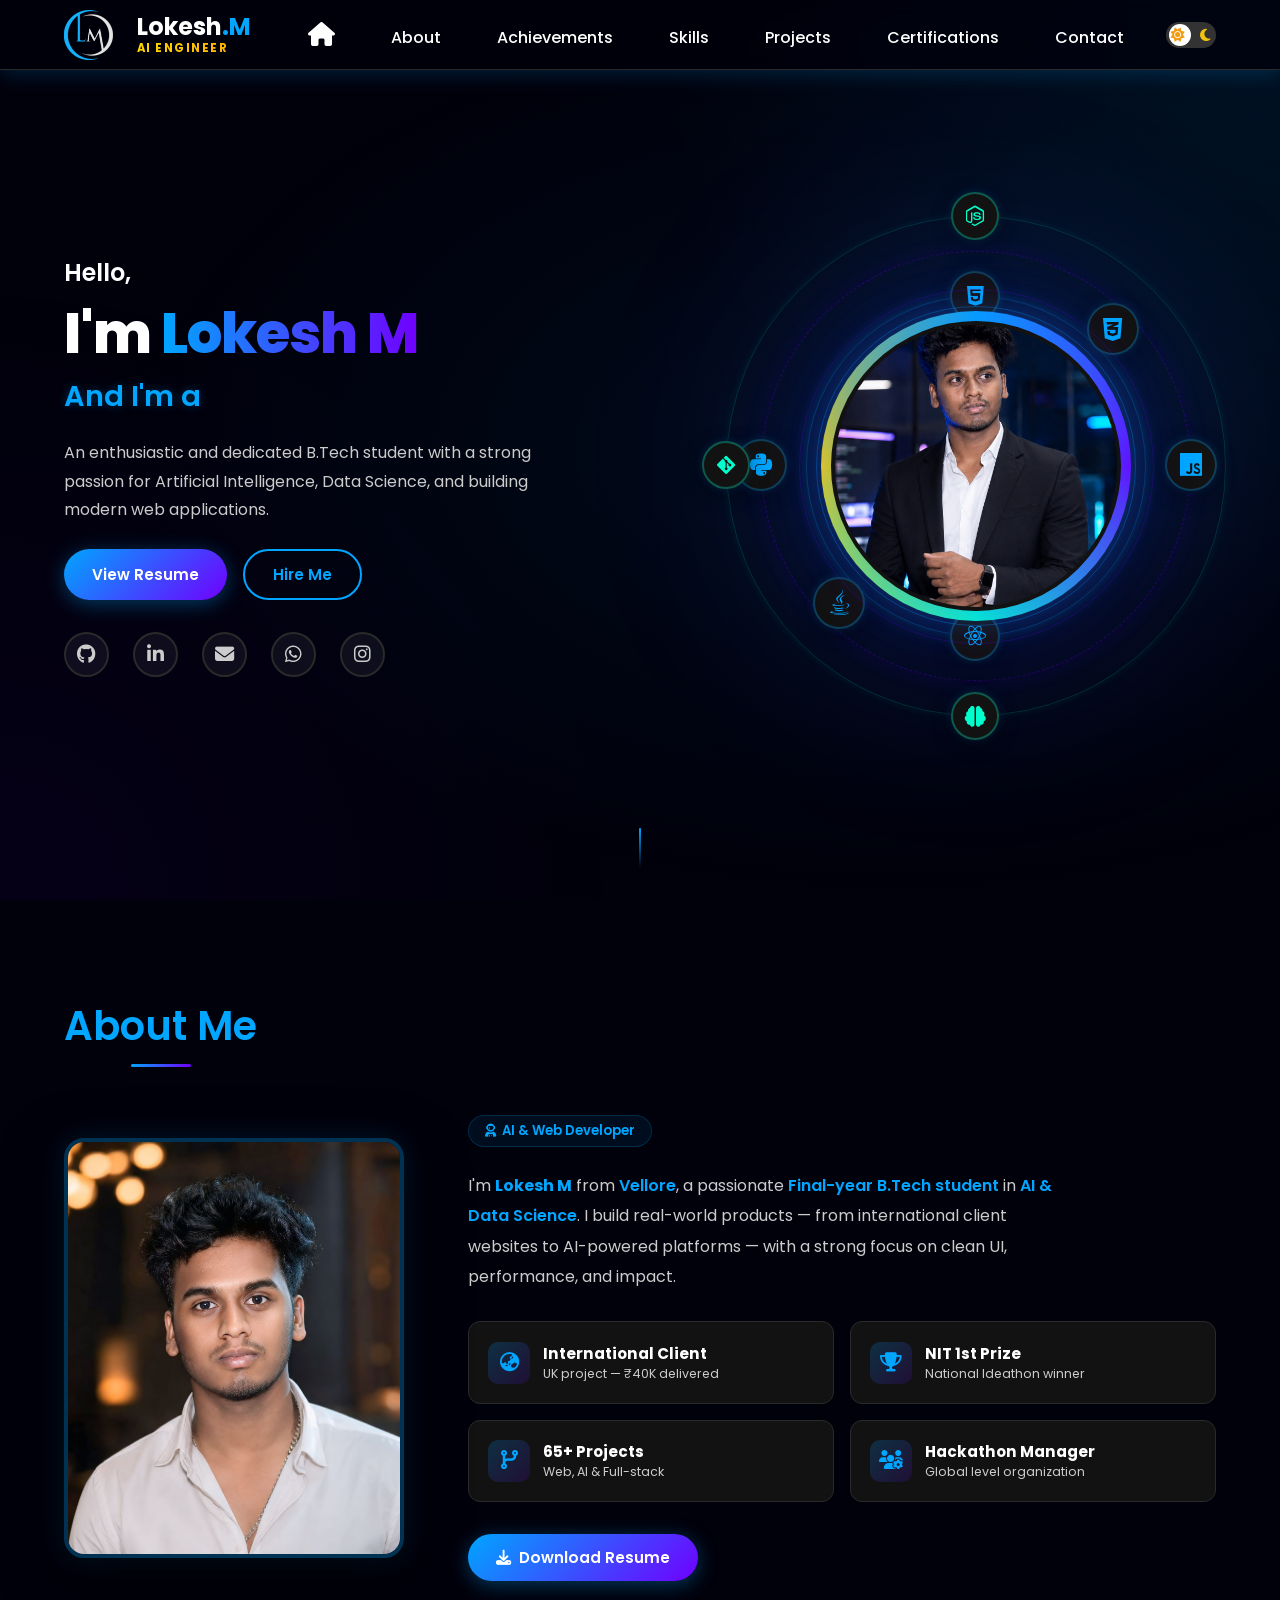
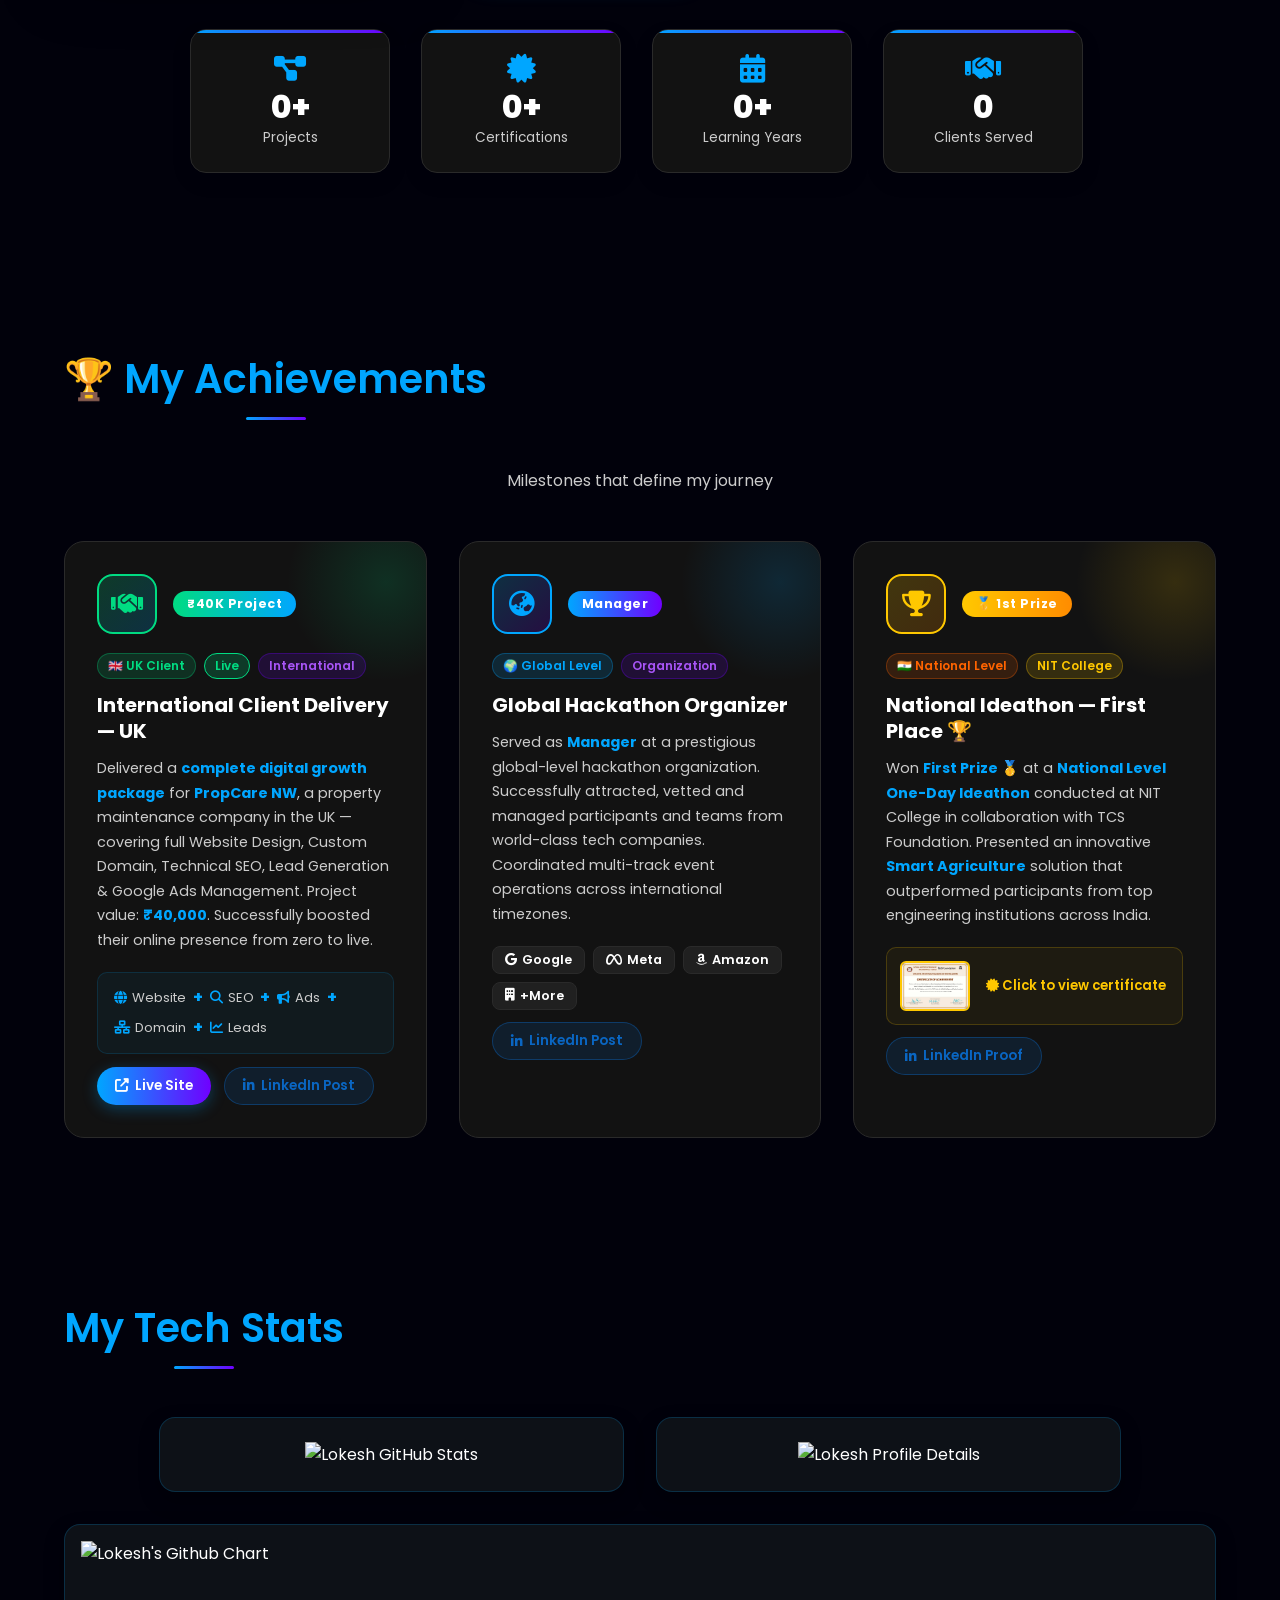
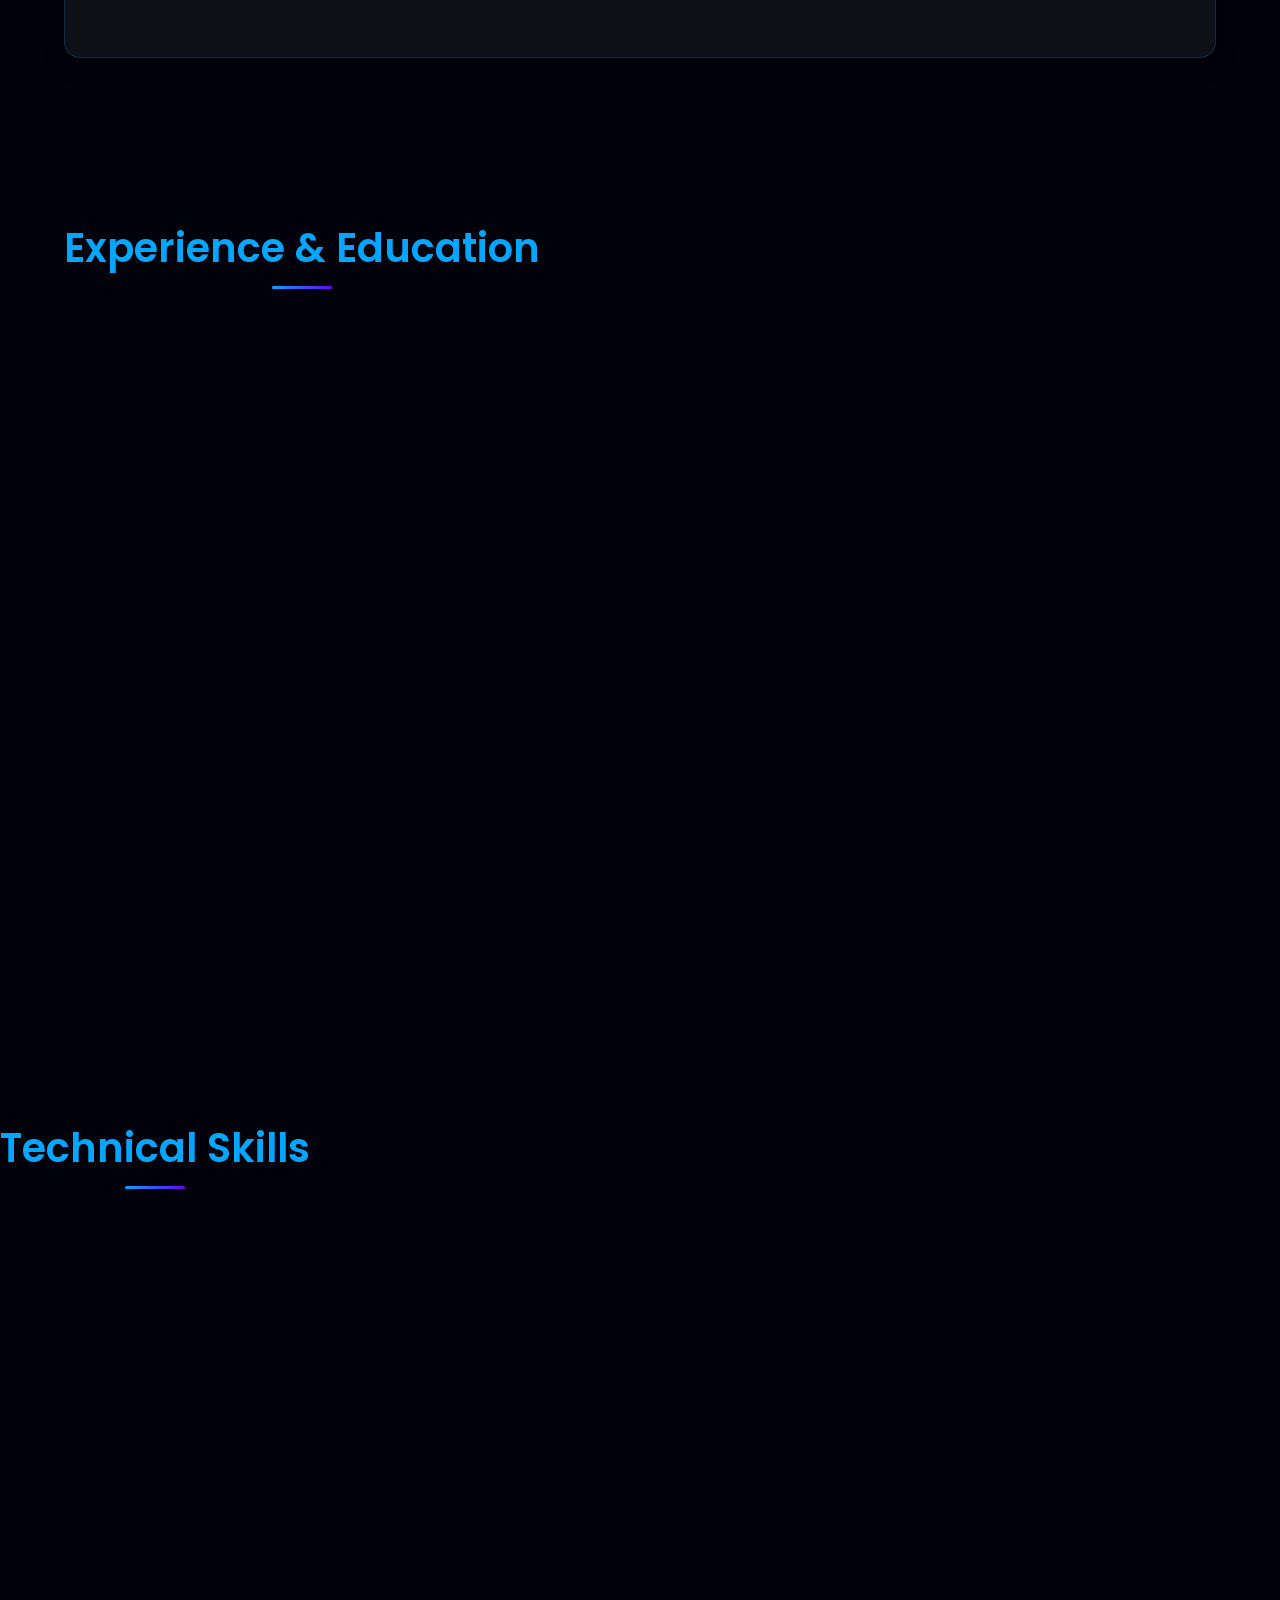
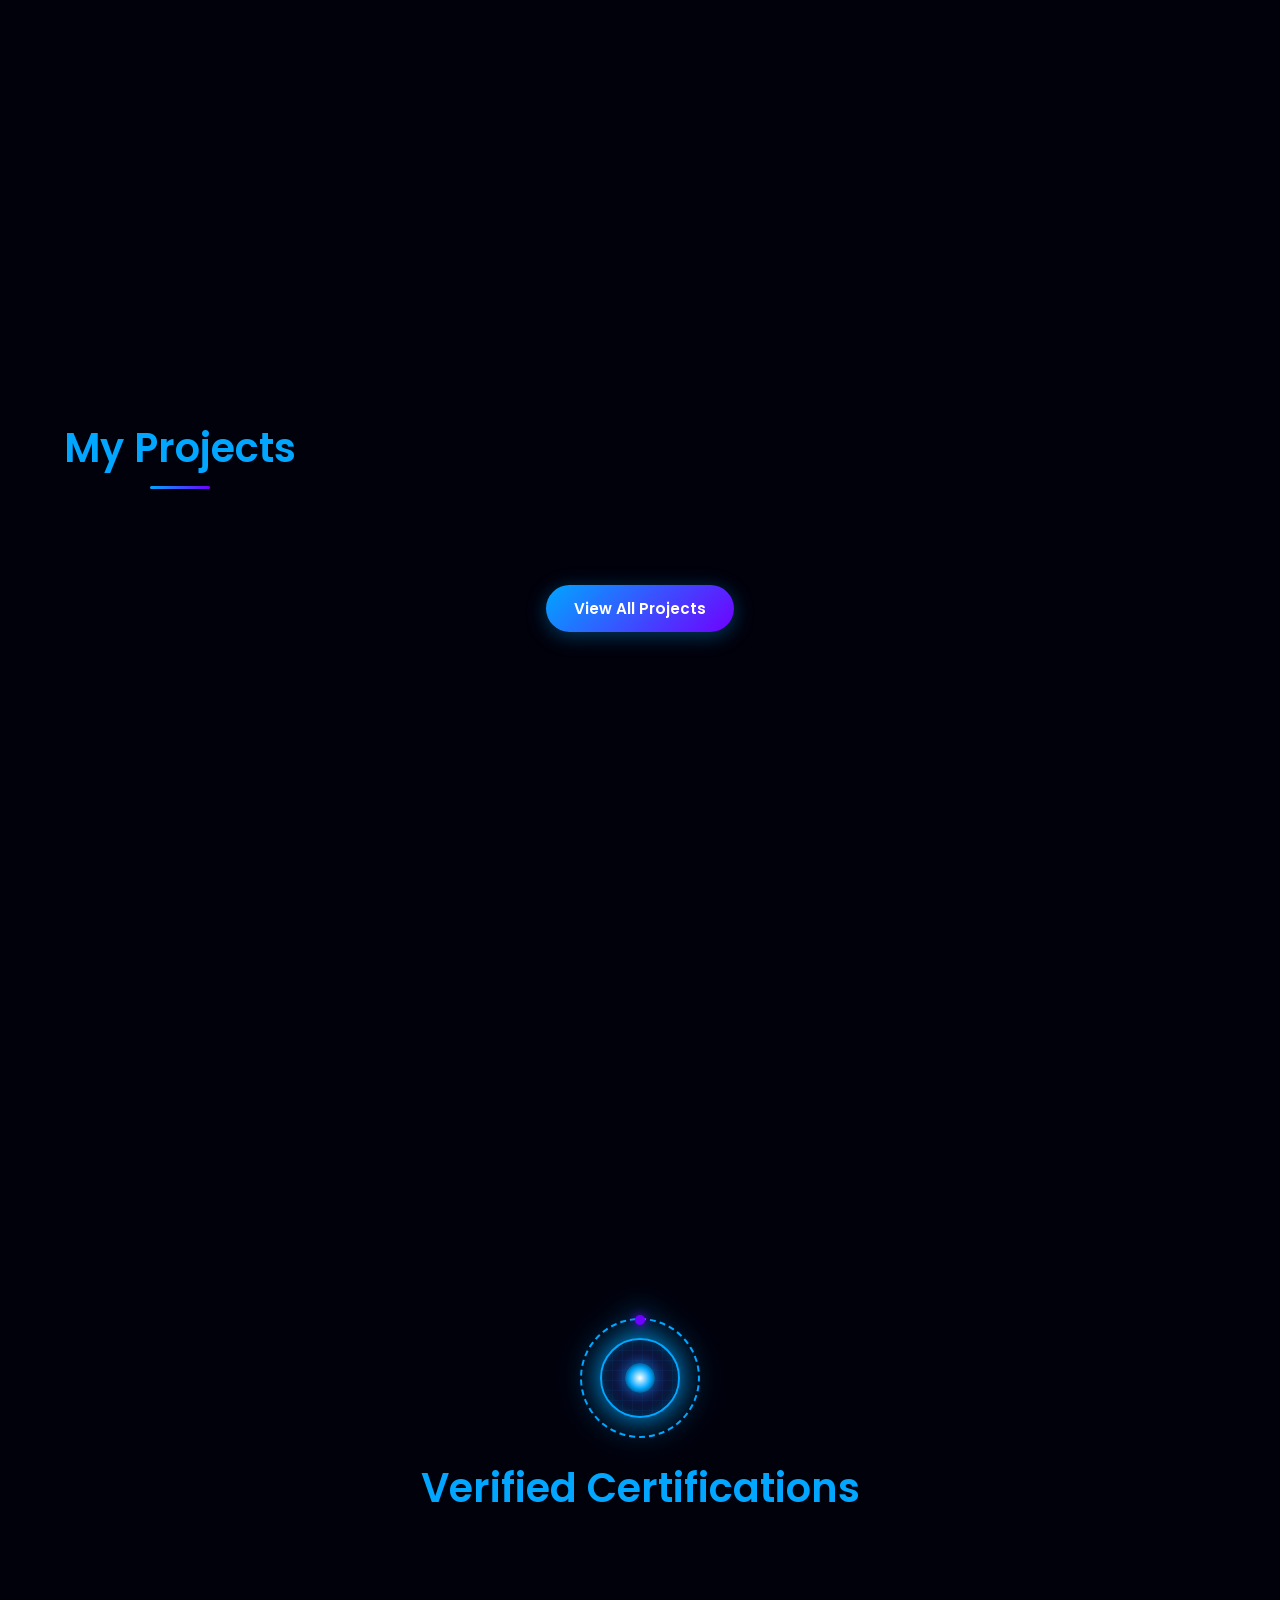
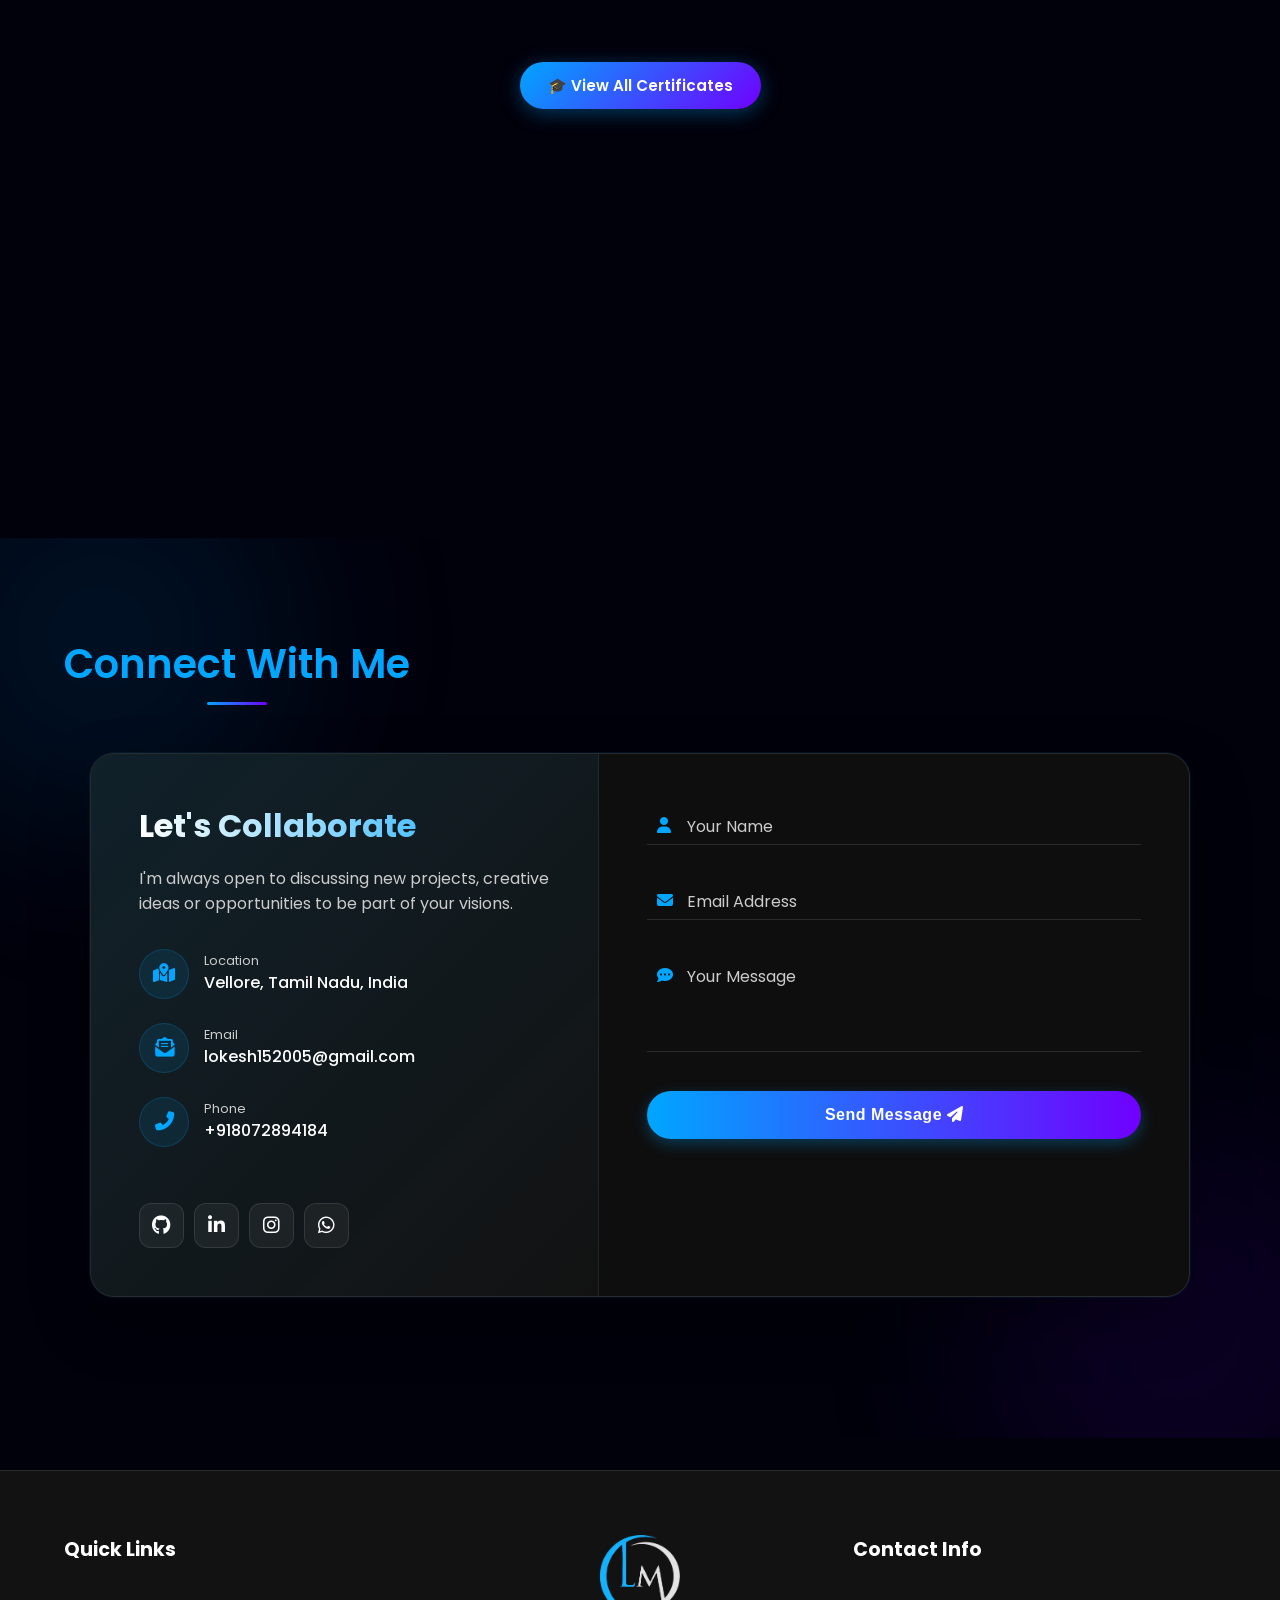
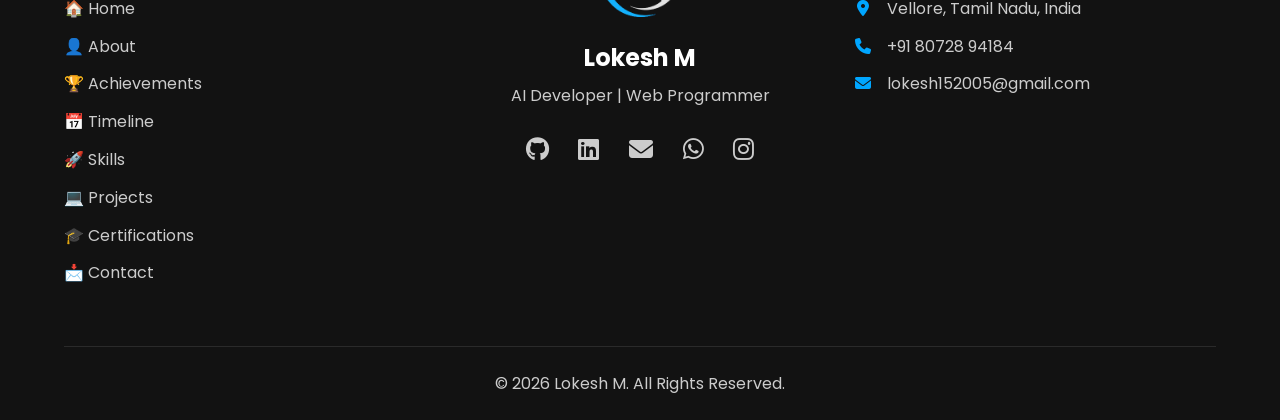
==== commit ae8e4ff0: "Update index.html" ====
--- a/index.html
+++ b/index.html
@@ -421,12 +421,187 @@
             color: var(--primary-color);
         }
 
+        /* === LOGO WRAPPER — normal, no orbit === */
+        .logo-img-wrapper {
+            display: flex;
+            align-items: center;
+            justify-content: center;
+            margin-right: 12px;
+            flex-shrink: 0;
+        }
+
+        .logo-img-wrapper img {
+            height: 50px;
+            width: auto;
+            opacity: 0;
+            transition: opacity 0.5s ease;
+        }
+
+        /* Gold AI Engineer subtitle */
         .logo-subtitle {
-            font-size: 0.75rem;
-            color: var(--secondary-text-color);
-            font-weight: 400;
-            letter-spacing: 1px;
+            font-size: 0.72rem;
+            font-weight: 700;
+            letter-spacing: 1.5px;
             text-transform: uppercase;
+            background: linear-gradient(90deg, #ffd700, #ffaa00, #ffd700);
+            background-size: 200%;
+            -webkit-background-clip: text;
+            background-clip: text;
+            color: transparent;
+            animation: gold-shimmer 3s ease-in-out infinite;
+        }
+        @keyframes gold-shimmer {
+            0%   { background-position: 0% 50%; }
+            50%  { background-position: 100% 50%; }
+            100% { background-position: 0% 50%; }
+        }
+
+        /* === MOBILE NAV HAMBURGER === */
+        .nav-toggle {
+            display: none;
+            flex-direction: column;
+            justify-content: center;
+            align-items: center;
+            width: 42px;
+            height: 42px;
+            cursor: pointer;
+            gap: 6px;
+            border-radius: 8px;
+            background: transparent;
+            border: none;
+            transition: all 0.3s ease;
+            position: relative;
+        }
+        .nav-toggle:hover {
+            background: var(--contact-container-bg);
+        }
+        /* 3 clean lines matching theme color — visible in both dark & light modes */
+        .nav-toggle span {
+            display: block;
+            width: 24px;
+            height: 2.5px;
+            background: var(--text-color);
+            border-radius: 3px;
+            transition: all 0.35s cubic-bezier(0.23, 1, 0.32, 1);
+            transform-origin: center;
+        }
+        /* X animation when open — middle fades, top+bottom cross */
+        .nav-toggle.open span:nth-child(1) { transform: translateY(8.5px) rotate(45deg); }
+        .nav-toggle.open span:nth-child(2) { opacity: 0; transform: scaleX(0); }
+        .nav-toggle.open span:nth-child(3) { transform: translateY(-8.5px) rotate(-45deg); }
+
+        /* Mobile menu — full-width slide from top, trendy */
+        @media (max-width: 900px) {
+            .nav-toggle { display: flex; }
+
+            .menu {
+                position: fixed;
+                top: 70px;
+                left: 0;
+                right: 0;
+                width: 100%;
+                max-height: 0;
+                overflow: hidden;
+                background: linear-gradient(160deg, rgba(2,4,20,0.98) 0%, rgba(5,2,30,0.98) 100%);
+                backdrop-filter: blur(24px);
+                -webkit-backdrop-filter: blur(24px);
+                border-bottom: 1px solid rgba(0,166,255,0.12);
+                display: flex;
+                flex-direction: column;
+                align-items: stretch;
+                padding: 0;
+                gap: 0;
+                transition: max-height 0.45s cubic-bezier(0.23, 1, 0.32, 1),
+                            padding 0.35s ease,
+                            box-shadow 0.3s ease;
+                z-index: 998;
+                box-shadow: none;
+            }
+            .menu.show {
+                max-height: 100vh;
+                padding: 0.5rem 0 1.5rem;
+                box-shadow: 0 20px 60px rgba(0,0,0,0.5), 0 4px 0 var(--primary-color);
+            }
+
+            /* Glowing top border line */
+            .menu::before {
+                content: '';
+                position: absolute;
+                top: 0;
+                left: 0;
+                right: 0;
+                height: 2px;
+                background: linear-gradient(90deg, var(--primary-color), var(--accent-color), #00ffcc, var(--primary-color));
+                background-size: 200%;
+                animation: nav-glow-line 3s linear infinite;
+                opacity: 0;
+                transition: opacity 0.3s 0.2s;
+            }
+            .menu.show::before { opacity: 1; }
+            @keyframes nav-glow-line {
+                0%   { background-position: 0% 0%; }
+                100% { background-position: 200% 0%; }
+            }
+
+            .menu a {
+                width: 100%;
+                padding: 1rem 1.8rem;
+                margin: 0;
+                font-size: 1rem;
+                font-weight: 500;
+                color: rgba(255,255,255,0.65);
+                border-bottom: 1px solid rgba(255,255,255,0.04);
+                position: relative;
+                display: flex;
+                align-items: center;
+                gap: 12px;
+                opacity: 0;
+                transform: translateY(-12px);
+                transition: opacity 0.3s ease, transform 0.3s ease, color 0.2s, background 0.2s;
+            }
+            .menu a::before {
+                content: '';
+                display: inline-block;
+                width: 6px;
+                height: 6px;
+                border-radius: 50%;
+                background: var(--primary-color);
+                flex-shrink: 0;
+                opacity: 0.5;
+                transition: all 0.2s;
+            }
+            /* Animated gradient underline */
+            .menu a::after {
+                content: '';
+                position: absolute;
+                bottom: 0;
+                left: 1.8rem;
+                right: 1.8rem;
+                height: 1px;
+                background: linear-gradient(90deg, var(--primary-color), transparent);
+                transform: scaleX(0);
+                transform-origin: left;
+                transition: transform 0.3s ease;
+            }
+            .menu a:hover::after, .menu a.active::after { transform: scaleX(1); }
+            .menu a:hover, .menu a.active {
+                color: white;
+                background: rgba(0,166,255,0.06);
+            }
+            .menu a:hover::before, .menu a.active::before {
+                background: #ffd700;
+                opacity: 1;
+                box-shadow: 0 0 8px rgba(255,215,0,0.5);
+            }
+
+            /* Staggered entrance animation */
+            .menu.show a:nth-child(1) { opacity:1; transform:none; transition-delay:0.06s; }
+            .menu.show a:nth-child(2) { opacity:1; transform:none; transition-delay:0.12s; }
+            .menu.show a:nth-child(3) { opacity:1; transform:none; transition-delay:0.18s; }
+            .menu.show a:nth-child(4) { opacity:1; transform:none; transition-delay:0.24s; }
+            .menu.show a:nth-child(5) { opacity:1; transform:none; transition-delay:0.30s; }
+            .menu.show a:nth-child(6) { opacity:1; transform:none; transition-delay:0.36s; }
+            .menu.show a:nth-child(7) { opacity:1; transform:none; transition-delay:0.42s; }
         }
 
         .nav-items {
@@ -727,7 +902,7 @@
 
         /* === ORBIT ANIMATION === */
         .home-profile-animation {
-            flex-basis: 400px;
+            flex-basis: 480px;
             flex-shrink: 0;
             display: flex;
             justify-content: center;
@@ -738,59 +913,135 @@
         .home-profile-animation::before {
             content: '';
             position: absolute;
-            width: 300px;
-            height: 300px;
-            background: var(--primary-color);
-            filter: blur(80px);
-            opacity: 0.2;
+            width: 420px;
+            height: 420px;
+            background: radial-gradient(circle, var(--primary-color), var(--accent-color));
+            filter: blur(100px);
+            opacity: 0.18;
             z-index: -1;
             border-radius: 50%;
             animation: pulse-glow-bg 4s infinite alternate;
         }
 
         @keyframes pulse-glow-bg {
-            0% {
-                opacity: 0.2;
-                transform: scale(0.8);
-            }
-
-            100% {
-                opacity: 0.4;
-                transform: scale(1.1);
-            }
+            0% { opacity: 0.15; transform: scale(0.85); }
+            100% { opacity: 0.35; transform: scale(1.15); }
         }
 
         .profile-orbit-container {
             position: relative;
-            width: 350px;
-            height: 350px;
+            width: 480px;
+            height: 480px;
             display: flex;
             justify-content: center;
             align-items: center;
         }
 
+        /* Spinning gradient border ring around the photo — PERFECT CIRCLE */
         .profile-img-box {
             position: relative;
-            width: 220px;
-            height: 220px;
+            width: 300px;
+            height: 300px;
             border-radius: 50%;
-            padding: 6px;
-            background: linear-gradient(135deg, var(--primary-color), var(--accent-color));
-            box-shadow: 0 0 30px rgba(0, 166, 255, 0.3);
-            z-index: 2;
+            padding: 5px;
+            z-index: 5;
             animation: float-profile 6s ease-in-out infinite;
         }
 
+        /* Single spinning conic border — full color */
+        .profile-img-box::before {
+            content: '';
+            position: absolute;
+            inset: -5px;
+            border-radius: 50%;
+            background: conic-gradient(
+                from 0deg,
+                #00a6ff,
+                #7000ff,
+                #00ffcc,
+                #ffd700,
+                #00a6ff
+            );
+            animation: spin-border 3s linear infinite;
+            z-index: -1;
+        }
+
+        /* No ::after double layer — removed */
+        .profile-img-box::after { display: none; }
+
+        /* === OUTER BLUR GLOW AURA around photo === */
+        .profile-aura {
+            position: absolute;
+            border-radius: 50%;
+            z-index: 0;
+            pointer-events: none;
+        }
+        .profile-aura-blue {
+            width: 320px;
+            height: 320px;
+            background: radial-gradient(circle, rgba(0,166,255,0.55) 0%, transparent 70%);
+            filter: blur(30px);
+            animation: aura-pulse 3s ease-in-out infinite alternate;
+        }
+        .profile-aura-purple {
+            width: 290px;
+            height: 290px;
+            background: radial-gradient(circle, rgba(112,0,255,0.45) 0%, transparent 70%);
+            filter: blur(25px);
+            animation: aura-pulse 3s ease-in-out infinite alternate 1.5s;
+        }
+        .profile-aura-cyan {
+            width: 270px;
+            height: 270px;
+            background: radial-gradient(circle, rgba(0,255,204,0.25) 0%, transparent 70%);
+            filter: blur(20px);
+            animation: aura-pulse 4s ease-in-out infinite alternate 0.5s;
+        }
+        @keyframes aura-pulse {
+            0%   { opacity: 0.6; transform: scale(0.95); }
+            100% { opacity: 1;   transform: scale(1.1); }
+        }
+
+        @keyframes spin-border {
+            100% { transform: rotate(360deg); }
+        }
+
         @keyframes float-profile {
-
-            0%,
-            100% {
-                transform: translateY(0);
-            }
-
-            50% {
-                transform: translateY(-15px);
-            }
+            0%, 100% { transform: translateY(0px); }
+            50% { transform: translateY(-20px); }
+        }
+
+        /* Extra pulse rings (keep these behind aura) */
+        .profile-glow-ring {
+            position: absolute;
+            border-radius: 50%;
+            z-index: 1;
+            pointer-events: none;
+        }
+        .profile-glow-ring-1 {
+            width: 320px;
+            height: 320px;
+            border: 1.5px solid rgba(0, 166, 255, 0.3);
+            animation: pulse-ring-home 2.5s ease-out infinite;
+        }
+        .profile-glow-ring-2 {
+            width: 355px;
+            height: 355px;
+            border: 1px solid rgba(112, 0, 255, 0.2);
+            animation: pulse-ring-home 2.5s ease-out infinite 0.8s;
+        }
+        @keyframes pulse-ring-home {
+            0% { transform: scale(0.95); opacity: 0.6; }
+            70% { opacity: 0.15; }
+            100% { transform: scale(1.15); opacity: 0; }
+        }
+
+        /* === SKILL ICON FILTER UTILITIES === */
+        .filter-white {
+            filter: brightness(0) invert(1);
+        }
+        .filter-yellow {
+            filter: brightness(0) saturate(100%) invert(85%) sepia(60%) saturate(500%) hue-rotate(5deg);
         }
 
         .profile-orbit-container .profile-img {
@@ -798,118 +1049,117 @@
             height: 100%;
             border-radius: 50%;
             object-fit: cover;
+            object-position: center 15%;
             border: 4px solid var(--card-bg-color);
             background: var(--card-bg-color);
-        }
-
+            box-shadow: 0 0 40px rgba(0, 166, 255, 0.4), 0 0 80px rgba(112, 0, 255, 0.2);
+        }
+
+        /* Orbit rings */
         .orbit-ring {
             position: absolute;
             border-radius: 50%;
-            border: 1px solid rgba(255, 255, 255, 0.1);
-            box-shadow: 0 0 10px rgba(0, 166, 255, 0.1);
         }
 
         .ring-1 {
-            width: 280px;
-            height: 280px;
-            animation: rotate-cw 20s linear infinite;
+            width: 340px;
+            height: 340px;
+            border: 1.5px solid rgba(0, 166, 255, 0.25);
+            box-shadow: 0 0 15px rgba(0, 166, 255, 0.15), inset 0 0 15px rgba(0, 166, 255, 0.05);
+            animation: rotate-cw 18s linear infinite;
         }
 
         .ring-2 {
-            width: 380px;
-            height: 380px;
-            border: 1px dashed rgba(255, 255, 255, 0.15);
-            animation: rotate-ccw 30s linear infinite;
+            width: 430px;
+            height: 430px;
+            border: 1.5px dashed rgba(112, 0, 255, 0.3);
+            box-shadow: 0 0 20px rgba(112, 0, 255, 0.1);
+            animation: rotate-ccw 28s linear infinite;
+        }
+
+        .ring-3 {
+            width: 500px;
+            height: 500px;
+            border: 1px solid rgba(0, 255, 204, 0.15);
+            box-shadow: 0 0 10px rgba(0, 255, 204, 0.08);
+            animation: rotate-cw 40s linear infinite;
         }
 
         @keyframes rotate-cw {
-            100% {
-                transform: rotate(360deg);
-            }
+            100% { transform: rotate(360deg); }
         }
 
         @keyframes rotate-ccw {
-            100% {
-                transform: rotate(-360deg);
-            }
+            100% { transform: rotate(-360deg); }
         }
 
         .orbit-icon {
             position: absolute;
-            width: 50px;
-            height: 50px;
+            width: 54px;
+            height: 54px;
             background: var(--card-bg-color);
-            border: 2px solid var(--border-color);
+            border: 2px solid rgba(0, 166, 255, 0.3);
             border-radius: 50%;
             display: flex;
             justify-content: center;
             align-items: center;
-            font-size: 1.5rem;
+            font-size: 1.6rem;
             color: var(--primary-color);
-            box-shadow: 0 4px 15px rgba(0, 0, 0, 0.3);
-            transition: 0.3s;
+            box-shadow: 0 4px 20px rgba(0, 0, 0, 0.4), 0 0 10px rgba(0, 166, 255, 0.2);
+            transition: all 0.3s ease;
         }
 
         .ring-1 .orbit-icon {
-            animation: counter-rot-cw 20s linear infinite;
+            animation: counter-rot-cw 18s linear infinite;
+            width: 50px;
+            height: 50px;
+            font-size: 1.4rem;
         }
 
         .ring-2 .orbit-icon {
-            animation: counter-rot-ccw 30s linear infinite;
+            animation: counter-rot-ccw 28s linear infinite;
+            width: 52px;
+            height: 52px;
+        }
+
+        .ring-3 .orbit-icon {
+            animation: counter-rot-cw 40s linear infinite;
+            width: 48px;
+            height: 48px;
+            font-size: 1.3rem;
+            border-color: rgba(0, 255, 204, 0.3);
+            color: #00ffcc;
         }
 
         @keyframes counter-rot-cw {
-            100% {
-                transform: rotate(-360deg);
-            }
+            100% { transform: rotate(-360deg); }
         }
 
         @keyframes counter-rot-ccw {
-            100% {
-                transform: rotate(360deg);
-            }
-        }
-
-        .pos-1 {
-            top: -25px;
-            left: 50%;
-            margin-left: -25px;
-        }
-
-        .pos-2 {
-            bottom: -25px;
-            left: 50%;
-            margin-left: -25px;
-        }
-
-        .pos-3 {
-            top: 50%;
-            left: -25px;
-            margin-top: -25px;
-        }
-
-        .pos-4 {
-            top: 50%;
-            right: -25px;
-            margin-top: -25px;
-        }
-
-        .pos-5 {
-            top: 15%;
-            right: 15%;
-        }
-
-        .pos-6 {
-            bottom: 15%;
-            left: 15%;
-        }
+            100% { transform: rotate(360deg); }
+        }
+
+        /* Ring-1 icon positions (on 340px ring) */
+        .pos-1 { top: -26px; left: 50%; margin-left: -26px; }
+        .pos-2 { bottom: -26px; left: 50%; margin-left: -26px; }
+
+        /* Ring-2 icon positions (on 430px ring) */
+        .pos-3 { top: 50%; left: -27px; margin-top: -27px; }
+        .pos-4 { top: 50%; right: -27px; margin-top: -27px; }
+        .pos-5 { top: 12%; right: 12%; }
+        .pos-6 { bottom: 12%; left: 12%; }
+
+        /* Ring-3 icon positions (on 500px ring) */
+        .pos-7 { top: -25px; left: 50%; margin-left: -25px; }
+        .pos-8 { bottom: -25px; left: 50%; margin-left: -25px; }
+        .pos-9 { top: 50%; left: -25px; margin-top: -25px; }
 
         .orbit-icon:hover {
-            transform: scale(1.2) !important;
+            transform: scale(1.3) !important;
             border-color: var(--primary-color);
             background: var(--primary-color);
             color: white;
-            box-shadow: 0 0 20px var(--primary-color);
+            box-shadow: 0 0 25px var(--primary-color), 0 0 50px rgba(0, 166, 255, 0.3);
         }
 
         /* === ABOUT SECTION === */
@@ -2467,39 +2717,42 @@
             }
         }
 
-        @media (max-width: 768px) {
-            .nav-items {
-                gap: 1rem;
-            }
-
-            .menu {
-                display: none;
-                position: absolute;
-                top: 100%;
-                left: 0;
-                width: 100%;
-                background: var(--bg-color);
-                flex-direction: column;
-                text-align: center;
-                padding: 1rem 0;
-                border-top: 1px solid var(--border-color);
-            }
-
-            .menu.show {
-                display: flex;
-            }
-
-            .menu a {
-                margin: 0.8rem 0;
-            }
-
-            .nav-toggle {
-                display: block;
-                font-size: 1.5rem;
-                color: var(--text-color);
-                cursor: pointer;
-            }
-
+       @media (max-width: 768px) {
+    /* 1. Gap kammi pannirukken so logo text mela idikathu */
+    .nav-items {
+        gap: 0.5rem; 
+    }
+
+    .menu {
+        display: none;
+        position: absolute;
+        top: 100%;
+        left: 0;
+        width: 100%;
+        background: var(--bg-color);
+        flex-direction: column;
+        text-align: center;
+        padding: 1rem 0;
+        border-top: 1px solid var(--border-color);
+    }
+
+    .menu.show {
+        display: flex;
+    }
+
+    .menu a {
+        margin: 0.8rem 0;
+    }
+
+    /* 2. Idhu thaan main fix! display: block badhila flex irukkanum */
+    .nav-toggle {
+        display: flex; 
+        flex-direction: column;
+        justify-content: center;
+        align-items: center;
+    }
+
+    /* ... keela irukka matha 768px mobile styles apdiye vechikonga ... */
             section {
                 padding: 4rem 5% 2rem;
             }
@@ -3223,7 +3476,15 @@
                 display: flex;
                 justify-content: center;
                 margin-top: 2rem;
-            }
+                transform: scale(0.55);
+                transform-origin: top center;
+                margin-bottom: -8rem;
+            }
+
+            /* Scale aura on mobile */
+            .profile-aura-blue  { width: 180px; height: 200px; filter: blur(18px); }
+            .profile-aura-purple { width: 160px; height: 180px; filter: blur(15px); }
+            .profile-aura-cyan  { width: 150px; height: 170px; filter: blur(12px); }
 
             .tech-stats-grid {
                 grid-template-columns: 1fr 1fr !important;
@@ -3241,6 +3502,18 @@
             nav {
                 padding: 0.8rem 4% !important;
             }
+        }
+
+        @media (max-width: 768px) and (min-width: 481px) {
+            .home-profile-animation {
+                transform: scale(0.72);
+                transform-origin: top center;
+                margin-bottom: -6rem;
+            }
+            /* Scale aura on tablet */
+            .profile-aura-blue  { width: 240px; height: 260px; filter: blur(22px); }
+            .profile-aura-purple { width: 210px; height: 230px; filter: blur(18px); }
+            .profile-aura-cyan  { width: 190px; height: 210px; filter: blur(15px); }
         }
 
         /* ====================================================
@@ -3672,7 +3945,9 @@
 
     <nav>
         <a href="#home" class="logo">
-            <img src="logo.png" alt="Logo">
+            <div class="logo-img-wrapper">
+                <img src="logo.png" alt="Logo" id="headerLogoImg">
+            </div>
             <div class="logo-text-wrapper">
                 <div class="main-name">Lokesh<span>.M</span></div>
                 <div class="logo-subtitle">AI Engineer</div>
@@ -3696,7 +3971,11 @@
                     <i class="fas fa-moon"></i>
                 </label>
             </div>
-            <div class="nav-toggle" id="navToggle"><i class="fas fa-bars"></i></div>
+            <div class="nav-toggle" id="navToggle">
+                <span></span>
+                <span></span>
+                <span></span>
+            </div>
         </div>
     </nav>
 
@@ -3732,20 +4011,39 @@
 
         <div class="home-profile-animation" data-aos="zoom-in" data-aos-delay="200">
             <div class="profile-orbit-container">
+                <!-- Blurred color aura glow behind photo -->
+                <div class="profile-aura profile-aura-blue"></div>
+                <div class="profile-aura profile-aura-purple"></div>
+                <div class="profile-aura profile-aura-cyan"></div>
+
+                <!-- Pulse glow rings -->
+                <div class="profile-glow-ring profile-glow-ring-1"></div>
+                <div class="profile-glow-ring profile-glow-ring-2"></div>
+
+                <!-- Profile Photo -->
                 <div class="profile-img-box">
-                    <img src="lokeshm2026.jpeg" alt="Lokesh M" class="profile-img" />
+                    <img src="aboutlokesh.png" alt="Lokesh M" class="profile-img" />
                 </div>
 
+                <!-- Inner orbit ring: 2 icons -->
                 <div class="orbit-ring ring-1">
                     <div class="orbit-icon pos-1"><i class="fab fa-html5"></i></div>
                     <div class="orbit-icon pos-2"><i class="fab fa-react"></i></div>
                 </div>
 
+                <!-- Middle orbit ring: 4 icons -->
                 <div class="orbit-ring ring-2">
                     <div class="orbit-icon pos-3"><i class="fab fa-python"></i></div>
                     <div class="orbit-icon pos-4"><i class="fab fa-js"></i></div>
                     <div class="orbit-icon pos-5"><i class="fab fa-css3-alt"></i></div>
                     <div class="orbit-icon pos-6"><i class="fab fa-java"></i></div>
+                </div>
+
+                <!-- Outer orbit ring: 3 icons -->
+                <div class="orbit-ring ring-3">
+                    <div class="orbit-icon pos-7"><i class="fab fa-node-js"></i></div>
+                    <div class="orbit-icon pos-8"><i class="fas fa-brain"></i></div>
+                    <div class="orbit-icon pos-9"><i class="fab fa-git-alt"></i></div>
                 </div>
             </div>
         </div>
@@ -4805,43 +5103,175 @@
                 skills: [
                     { title: 'Python', logo: 'https://cdn.jsdelivr.net/gh/devicons/devicon/icons/python/python-original.svg', filterClass: '' },
                     { title: 'Java', logo: 'https://cdn.jsdelivr.net/gh/devicons/devicon/icons/java/java-original.svg', filterClass: '' },
-                    { title: 'Django', logo: 'https://cdn.jsdelivr.net/gh/devicons/devicon/icons/django/django-plain.svg', filterClass: 'filter-white' },
+                    { title: 'Node.js', logo: 'https://cdn.jsdelivr.net/gh/devicons/devicon/icons/nodejs/nodejs-original.svg', filterClass: '' },
                 ]
             },
-            {
-                label: 'Database',
-                icon: 'fas fa-database',
-                color: '#00ffcc',
-                skills: [
-                    { title: 'MySQL', logo: 'https://cdn.jsdelivr.net/gh/devicons/devicon/icons/mysql/mysql-original.svg', filterClass: '' },
-                    { title: 'MongoDB', logo: 'https://cdn.jsdelivr.net/gh/devicons/devicon/icons/mongodb/mongodb-original.svg', filterClass: '' },
-                    { title: 'Firebase', logo: 'https://cdn.jsdelivr.net/gh/devicons/devicon/icons/firebase/firebase-plain.svg', filterClass: '' },
-                ]
-            },
-            {
-                label: 'AI & ML',
-                icon: 'fas fa-brain',
-                color: '#ff6b6b',
-                skills: [
-                    { title: 'TensorFlow', logo: 'https://cdn.jsdelivr.net/gh/devicons/devicon/icons/tensorflow/tensorflow-original.svg', filterClass: '' },
-                    { title: 'NumPy', logo: 'https://cdn.jsdelivr.net/gh/devicons/devicon/icons/numpy/numpy-original.svg', filterClass: '' },
-                    { title: 'Pandas', logo: 'https://cdn.jsdelivr.net/gh/devicons/devicon/icons/pandas/pandas-original.svg', filterClass: 'filter-white' },
-                    { title: 'OpenCV', logo: 'https://cdn.jsdelivr.net/gh/devicons/devicon/icons/opencv/opencv-original.svg', filterClass: '' },
-                ]
-            },
-            {
-                label: 'Deploy & Tools',
-                icon: 'fas fa-tools',
-                color: '#ffd700',
-                skills: [
-                    { title: 'Git & GitHub', logo: 'https://cdn.jsdelivr.net/gh/devicons/devicon/icons/git/git-original.svg', filterClass: '' },
-                    { title: 'Vercel', logo: 'https://cdn.jsdelivr.net/npm/simple-icons@v11/icons/vercel.svg', filterClass: 'filter-white' },
-                    { title: 'Render', logo: 'https://cdn.jsdelivr.net/npm/simple-icons@v11/icons/render.svg', filterClass: 'filter-white' },
-                    { title: 'Cloudinary', logo: 'https://cdn.jsdelivr.net/npm/simple-icons@v11/icons/cloudinary.svg', filterClass: 'filter-white' },
-                    { title: 'Figma', logo: 'https://cdn.jsdelivr.net/gh/devicons/devicon/icons/figma/figma-original.svg', filterClass: '' },
-                    { title: 'VS Code', logo: 'https://cdn.jsdelivr.net/gh/devicons/devicon/icons/vscode/vscode-original.svg', filterClass: '' },
-                ]
-            }
+           {
+    label: 'Database',
+    icon: 'fas fa-database',
+    color: '#00ffcc',
+    skills: [
+
+        { 
+            title: 'MySQL', 
+            logo: 'https://cdn.jsdelivr.net/gh/devicons/devicon/icons/mysql/mysql-original.svg', 
+            filterClass: '' 
+        },
+
+        { 
+            title: 'MongoDB', 
+            logo: 'https://cdn.jsdelivr.net/gh/devicons/devicon/icons/mongodb/mongodb-original.svg', 
+            filterClass: '' 
+        },
+
+        { 
+            title: 'Firebase', 
+            logo: 'https://cdn.jsdelivr.net/gh/devicons/devicon/icons/firebase/firebase-plain.svg', 
+            filterClass: '' 
+        },
+
+       
+
+        { 
+            title: 'PHPMyAdmin', 
+            logo: 'https://www.phpmyadmin.net/static/images/logo-og.png', 
+            filterClass: '' 
+        },
+
+    ]
+},
+ {
+    label: 'AI & ML',
+    icon: 'fas fa-brain',
+    color: '#ff6b6b',
+    skills: [
+
+        { 
+            title: 'TensorFlow', 
+            logo: 'https://cdn.jsdelivr.net/gh/devicons/devicon/icons/tensorflow/tensorflow-original.svg', 
+            filterClass: '' 
+        },
+
+        { 
+            title: 'OpenCV', 
+            logo: 'https://cdn.jsdelivr.net/gh/devicons/devicon/icons/opencv/opencv-original.svg', 
+            filterClass: '' 
+        },
+
+        // ORIGINAL HUGGING FACE LOGO
+        { 
+            title: 'Hugging Face', 
+            logo: 'https://huggingface.co/front/assets/huggingface_logo-noborder.svg', 
+            filterClass: '' 
+        },
+
+        // LLM PLATFORM
+        { 
+            title: 'Ollama', 
+            logo: 'https://registry.npmmirror.com/@lobehub/icons-static-png/latest/files/light/ollama.png', 
+            filterClass: '' 
+        },
+
+        // OPENAI
+        { 
+            title: 'OpenAI / GPT', 
+            logo: 'https://registry.npmmirror.com/@lobehub/icons-static-png/latest/files/light/openai.png', 
+            filterClass: '' 
+        },
+
+        // GEMINI
+        { 
+            title: 'Gemini AI', 
+            logo: 'https://registry.npmmirror.com/@lobehub/icons-static-png/latest/files/light/gemini-color.png', 
+            filterClass: '' 
+        },
+
+    ]
+},
+{
+    label: 'Deploy & Tools',
+    icon: 'fas fa-tools',
+    color: '#ffd700',
+    skills: [
+        { 
+            title: 'Git & GitHub', 
+            logo: 'https://cdn.jsdelivr.net/gh/devicons/devicon/icons/git/git-original.svg', 
+            filterClass: '' 
+        },
+
+        { 
+            title: 'Docker', 
+            logo: 'https://cdn.jsdelivr.net/gh/devicons/devicon/icons/docker/docker-original.svg', 
+            filterClass: '' 
+        },
+
+        { 
+            title: 'Google Cloud', 
+            logo: 'https://cdn.jsdelivr.net/gh/devicons/devicon/icons/googlecloud/googlecloud-original.svg', 
+            filterClass: '' 
+        },
+
+        { 
+            title: 'Firebase', 
+            logo: 'https://cdn.jsdelivr.net/gh/devicons/devicon/icons/firebase/firebase-plain.svg', 
+            filterClass: '' 
+        },
+
+        // BLACK ICON → WHITE FILTER
+        { 
+            title: 'Vercel', 
+            logo: 'https://cdn.jsdelivr.net/npm/simple-icons@v11/icons/vercel.svg', 
+            filterClass: 'filter-white' 
+        },
+
+        // BETTER VISIBLE NETLIFY
+        { 
+            title: 'Netlify', 
+            logo: 'https://cdn.jsdelivr.net/npm/simple-icons@v11/icons/netlify.svg', 
+            filterClass: '' 
+        },
+
+        // WHITE FILTER FOR DARK ICON
+        { 
+            title: 'Render', 
+            logo: 'https://cdn.jsdelivr.net/npm/simple-icons@v11/icons/render.svg', 
+            filterClass: 'filter-white' 
+        },
+
+        // BETTER CLOUDINARY LOGO
+        { 
+            title: 'Cloudinary', 
+            logo: 'https://cdn.jsdelivr.net/npm/simple-icons@v11/icons/cloudinary.svg', 
+            filterClass: '' 
+        },
+
+        // ORIGINAL GEMINI ICON
+        { 
+            title: 'Gemini AI', 
+            logo: 'https://registry.npmmirror.com/@lobehub/icons-static-png/latest/files/light/gemini-color.png', 
+            filterClass: '' 
+        },
+
+        // WORKING CLAUDE ICON
+        { 
+            title: 'Claude AI', 
+            logo: 'https://registry.npmmirror.com/@lobehub/icons-static-png/latest/files/light/claude-color.png', 
+            filterClass: '' 
+        },
+
+        { 
+            title: 'Figma', 
+            logo: 'https://cdn.jsdelivr.net/gh/devicons/devicon/icons/figma/figma-original.svg', 
+            filterClass: '' 
+        },
+
+        { 
+            title: 'VS Code', 
+            logo: 'https://cdn.jsdelivr.net/gh/devicons/devicon/icons/vscode/vscode-original.svg', 
+            filterClass: '' 
+        },
+    ]
+}
         ];
 
         // Keep skillData as flat array for any other usage
@@ -5142,10 +5572,14 @@
             });
 
             // Mobile nav toggle
-            navToggle.addEventListener('click', () => navMenu.classList.toggle('show'));
+            navToggle.addEventListener('click', () => {
+                navMenu.classList.toggle('show');
+                navToggle.classList.toggle('open');
+            });
             navLinks.forEach(link => link.addEventListener('click', () => {
                 if (navMenu.classList.contains('show')) {
                     navMenu.classList.remove('show');
+                    navToggle.classList.remove('open');
                 }
             }));
 
@@ -5522,7 +5956,7 @@
                 play(s3);
 
 
-                const headerLogoImg = document.querySelector('.logo img');
+                const headerLogoImg = document.getElementById('headerLogoImg');
 
                 if (headerLogoImg && logoBox && overlay) {
                     overlay.style.backgroundColor = 'transparent';
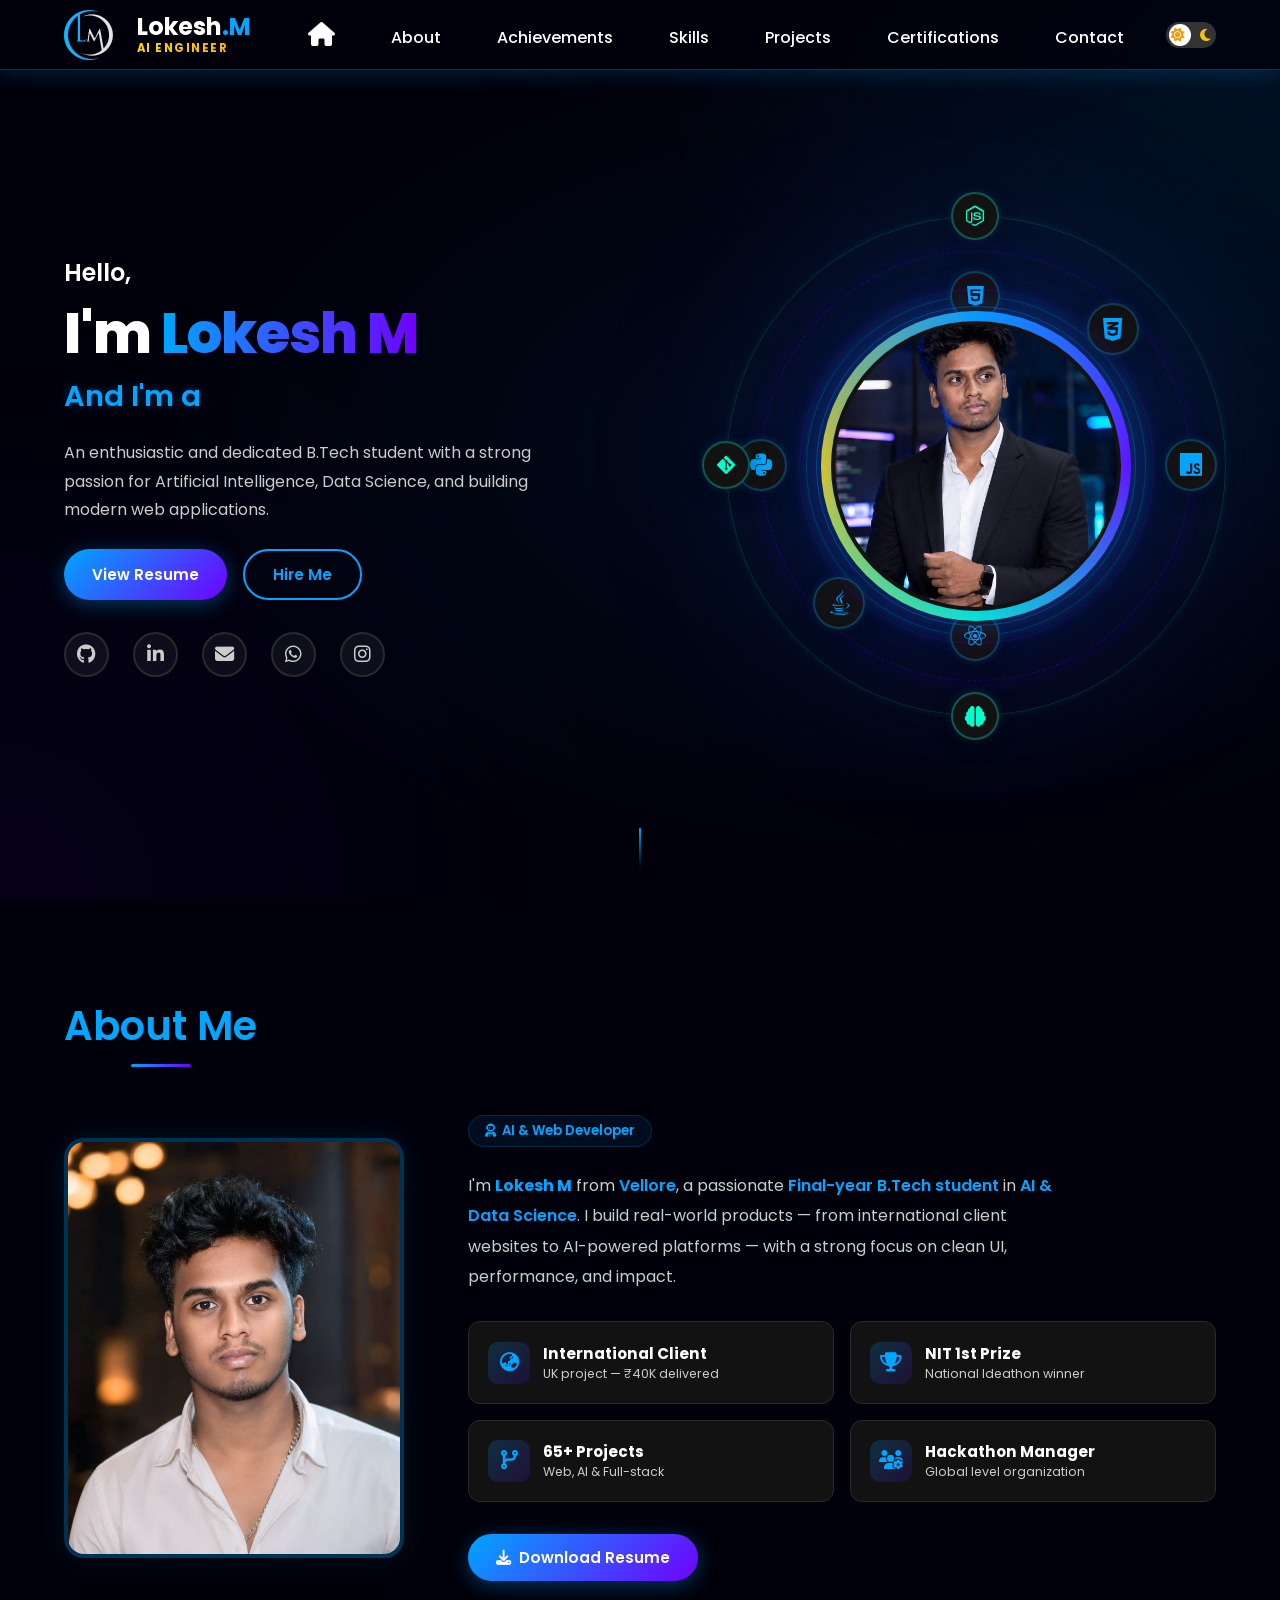
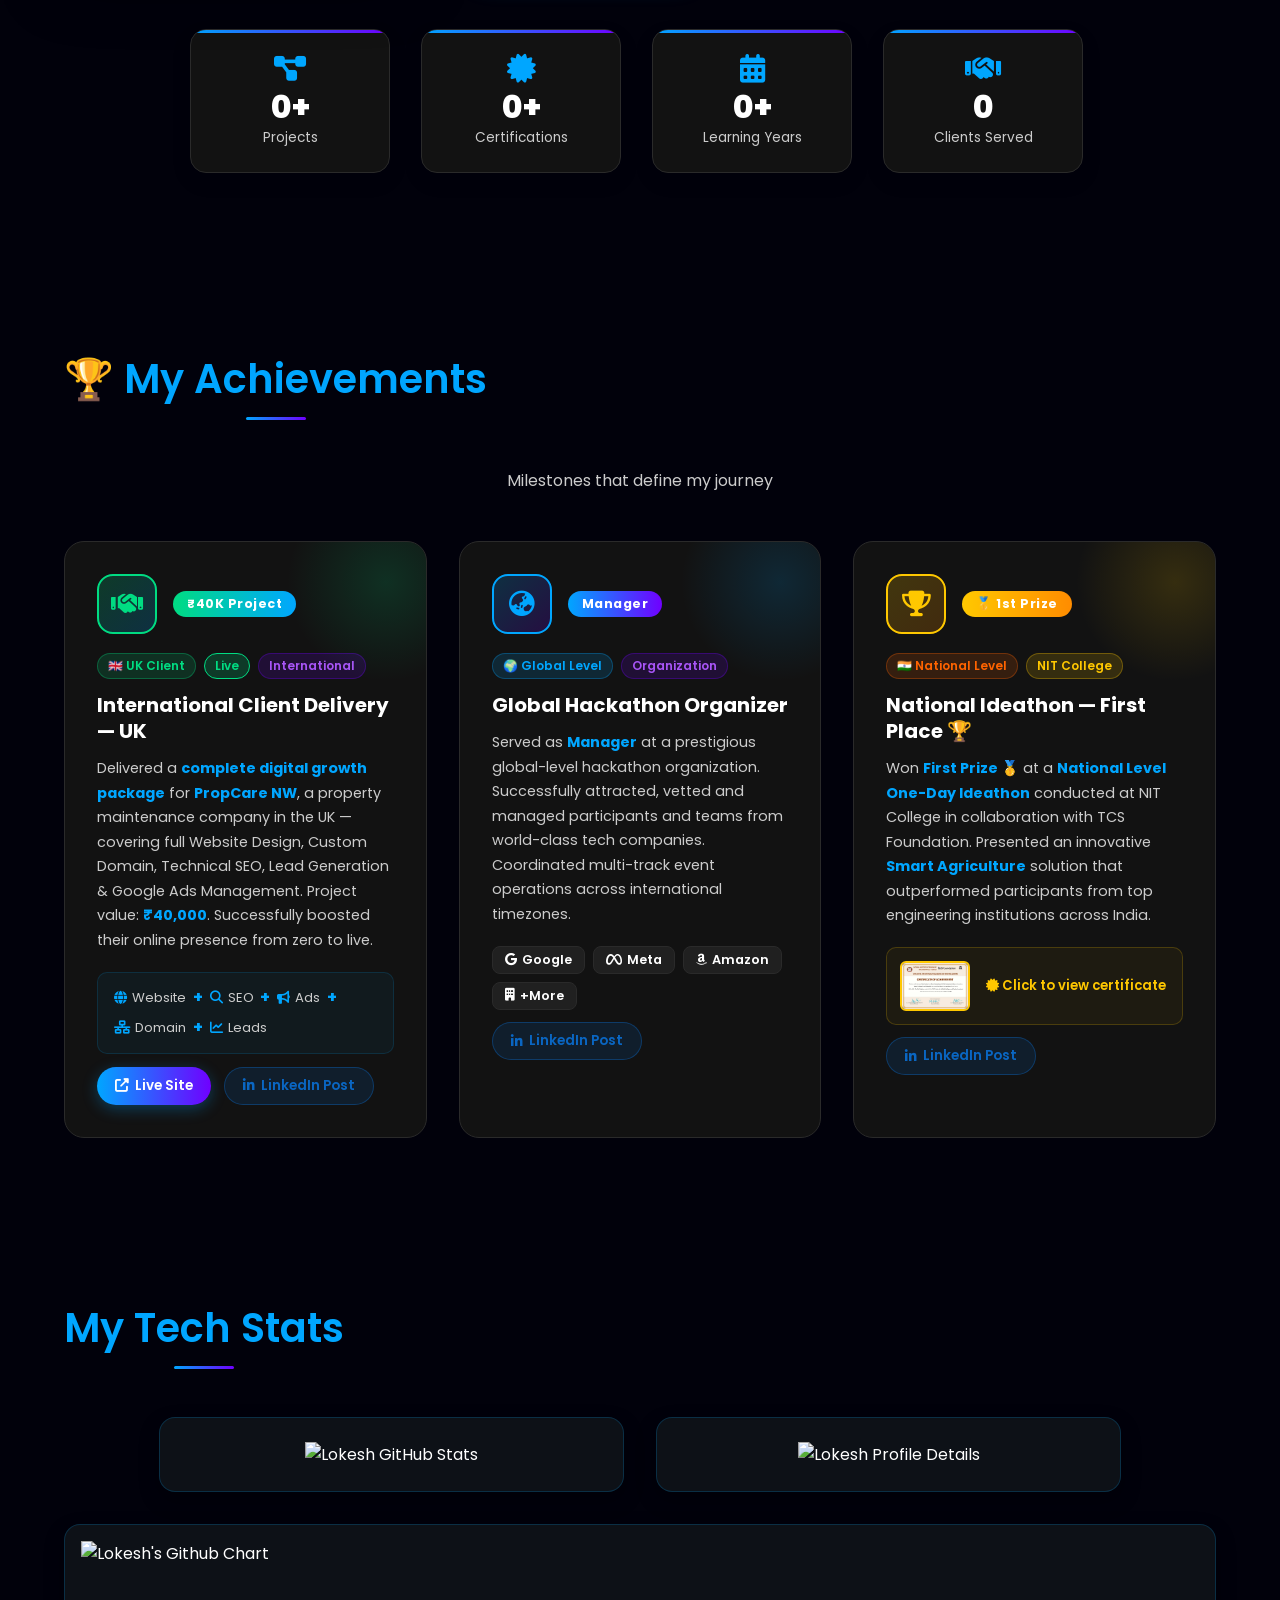
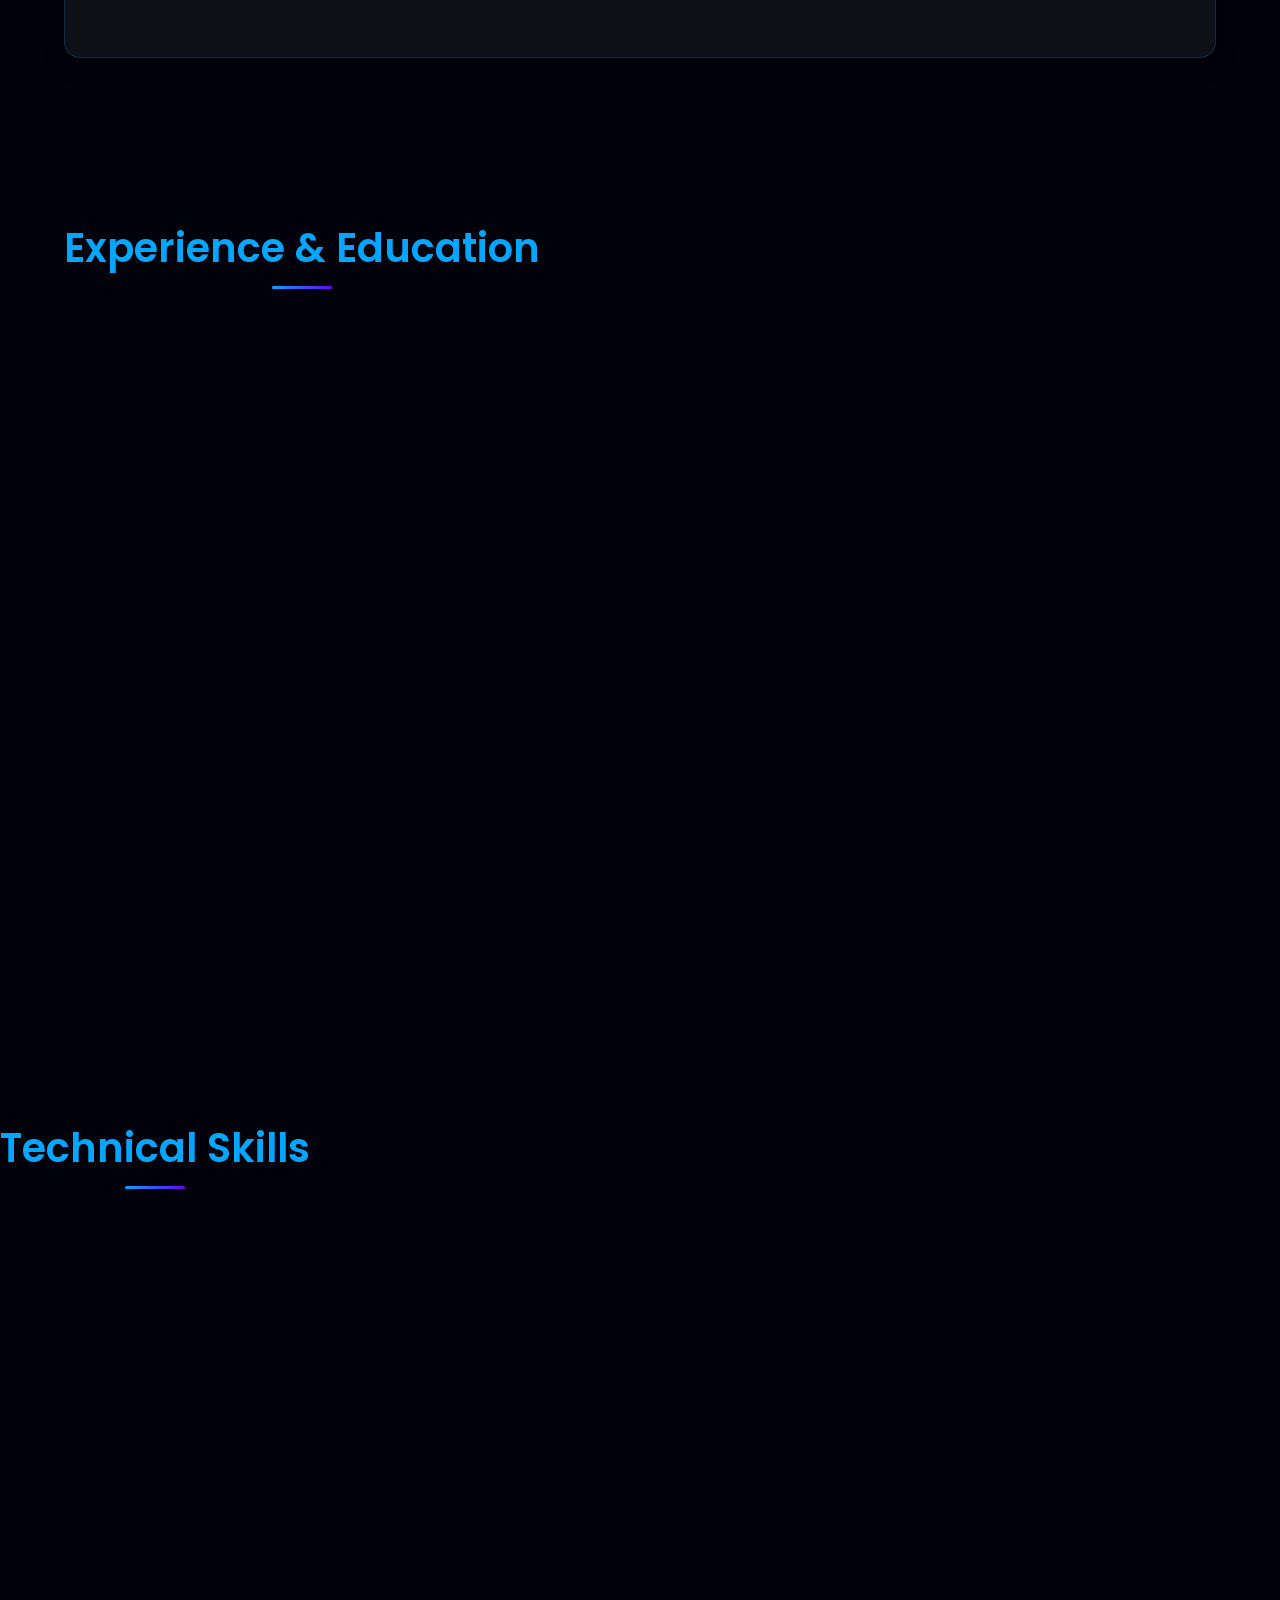
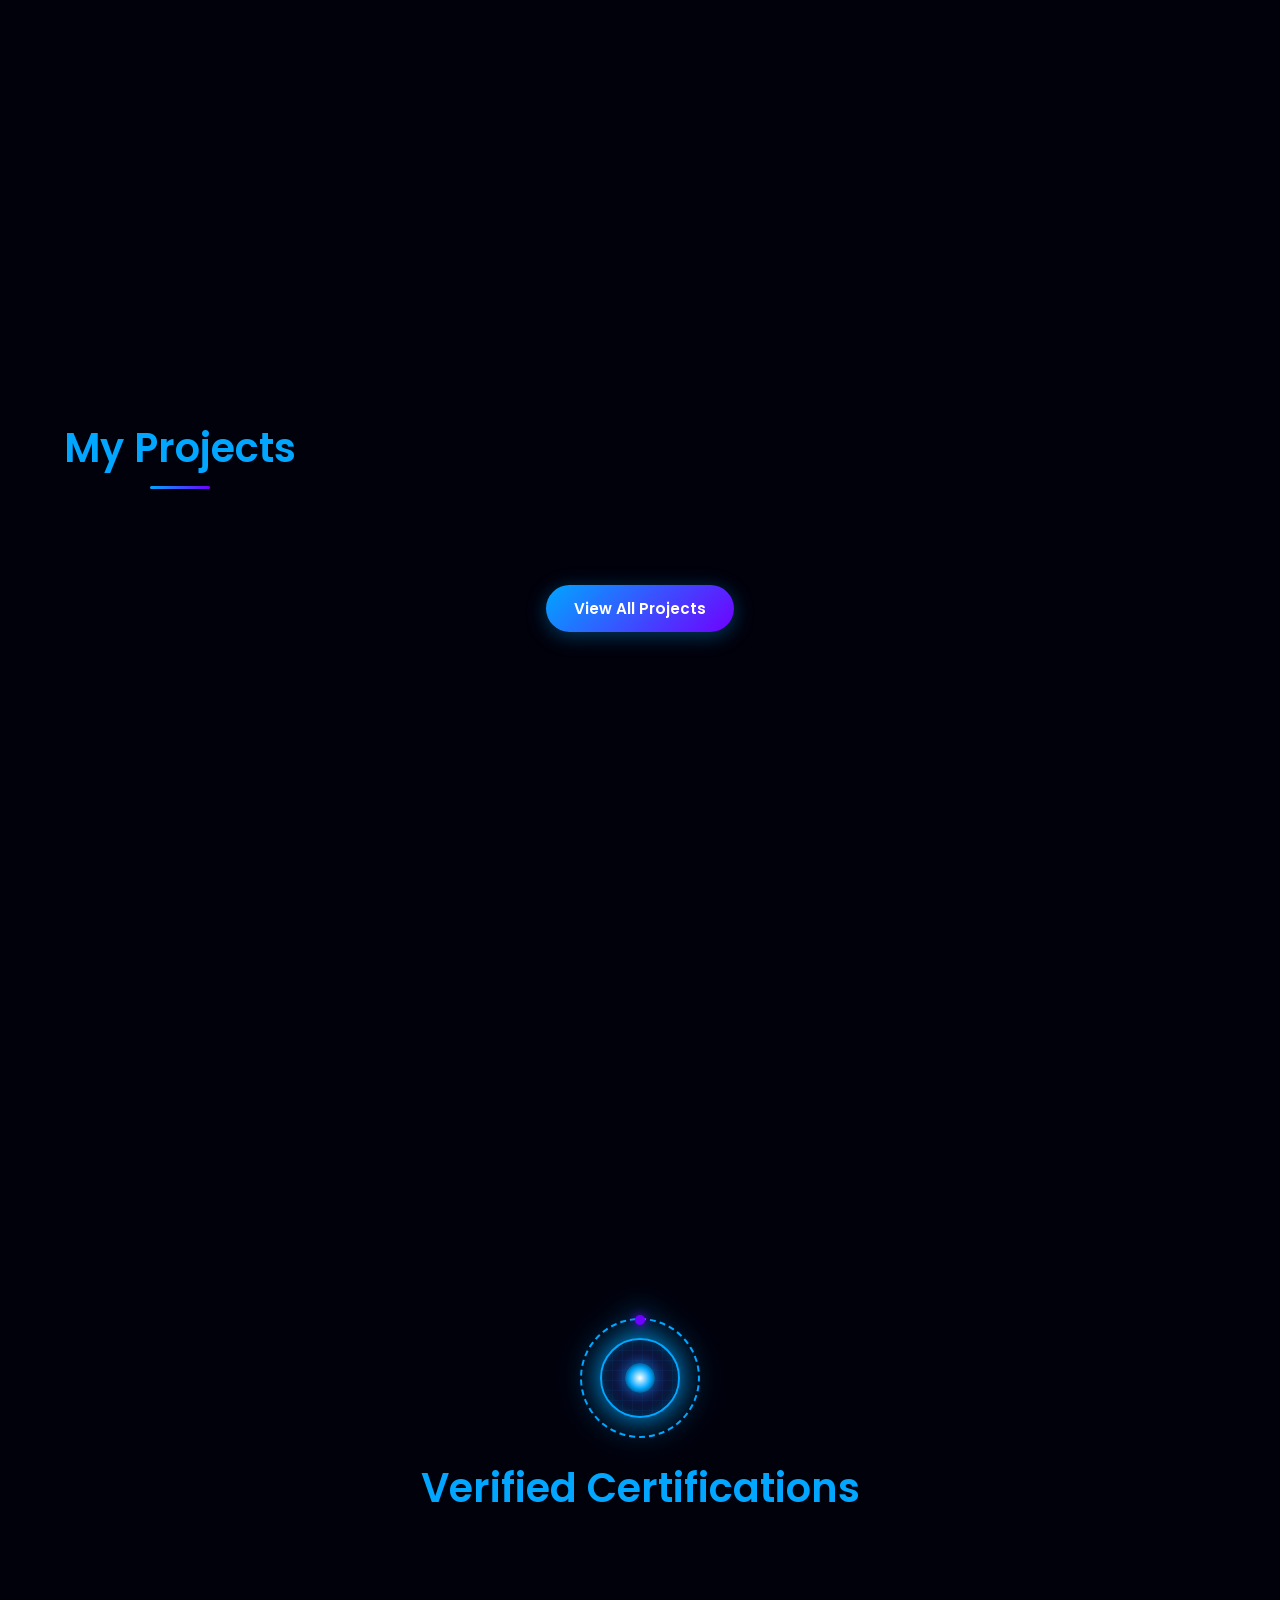
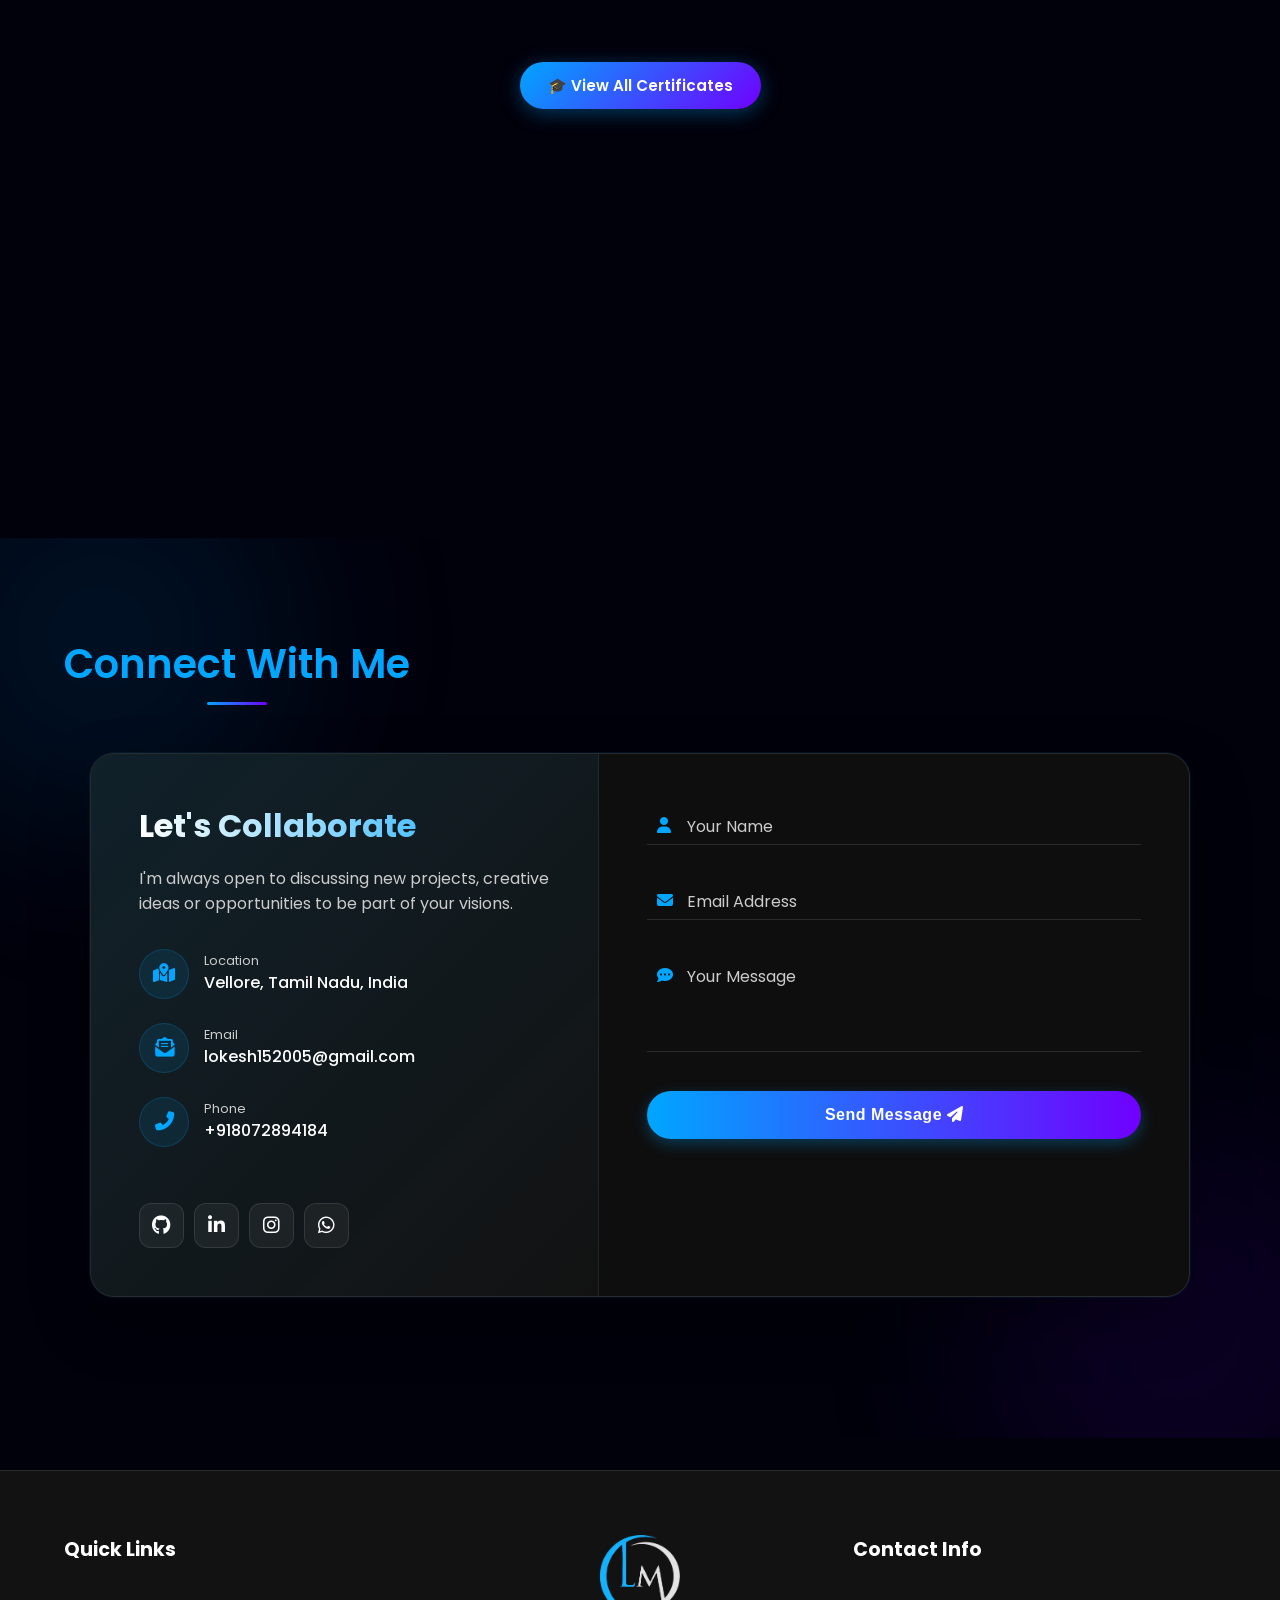
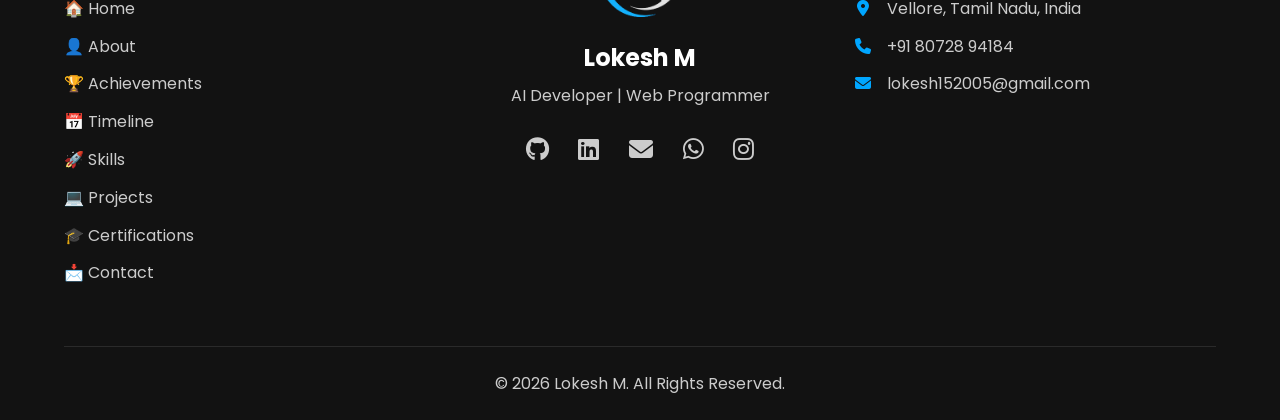
==== commit b2cc8d17: "Update index.html" ====
--- a/index.html
+++ b/index.html
@@ -2029,6 +2029,12 @@
             justify-content: center;
             align-items: center;
             filter: drop-shadow(0 0 15px var(--primary-color));
+            transition: all 0.3s ease;
+        }
+
+        .cert-section-header:hover .cyber-eye-container {
+            transform: scale(1.05);
+            filter: drop-shadow(0 0 25px var(--primary-color)) drop-shadow(0 0 10px var(--accent-color));
         }
 
         .eye-outer-ring {
@@ -2100,223 +2106,680 @@
             gap: 2.5rem;
             max-width: 1300px;
             margin: 0 auto;
-            grid-template-columns: repeat(auto-fit, minmax(320px, 1fr));
+            grid-template-columns: repeat(auto-fit, minmax(360px, 1fr));
             perspective: 1000px;
         }
 
         .cert-card {
-            background: var(--card-bg-color);
-            border-radius: 15px;
+            background: linear-gradient(135deg, rgba(255, 255, 255, 0.03) 0%, rgba(255, 255, 255, 0.01) 100%);
+            border-radius: 16px;
             position: relative;
             overflow: hidden;
             cursor: pointer;
+            transition: all 0.5s cubic-bezier(0.25, 0.8, 0.25, 1);
+            border: 1px solid rgba(0, 166, 255, 0.2);
+            backdrop-filter: blur(16px);
+            -webkit-backdrop-filter: blur(16px);
+            box-shadow: 0 15px 35px rgba(0, 0, 0, 0.4), inset 0 0 15px rgba(0, 166, 255, 0.05);
+            display: flex;
+            flex-direction: column;
+        }
+
+        body.light-mode .cert-card {
+            background: linear-gradient(135deg, rgba(255, 255, 255, 0.7) 0%, rgba(255, 255, 255, 0.5) 100%);
+            border-color: rgba(0, 86, 179, 0.15);
+            box-shadow: 0 10px 30px rgba(0, 0, 0, 0.05), inset 0 0 15px rgba(255, 255, 255, 0.8);
+        }
+
+        /* Sci-fi Scanline effect */
+        .cert-scanline {
+            position: absolute;
+            top: 0;
+            left: 0;
+            width: 100%;
+            height: 100%;
+            background: linear-gradient(
+                to bottom,
+                rgba(0, 166, 255, 0) 0%,
+                rgba(0, 166, 255, 0) 45%,
+                rgba(0, 166, 255, 0.08) 50%,
+                rgba(0, 166, 255, 0) 55%,
+                rgba(0, 166, 255, 0) 100%
+            );
+            background-size: 100% 200%;
+            z-index: 5;
+            pointer-events: none;
+            opacity: 0;
+            transition: opacity 0.3s;
+        }
+
+        .cert-card:hover .cert-scanline {
+            opacity: 1;
+            animation: cert-scan 2.5s linear infinite;
+        }
+
+        @keyframes cert-scan {
+            0% { background-position: 0 -100%; }
+            100% { background-position: 0 100%; }
+        }
+
+        /* Decorative Corners */
+        .cert-corners .corner {
+            position: absolute;
+            width: 12px;
+            height: 12px;
+            border: 2px solid transparent;
+            z-index: 6;
+            pointer-events: none;
             transition: all 0.4s ease;
-            border: 1px solid rgba(0, 166, 255, 0.3);
-            backdrop-filter: blur(10px);
-            box-shadow: 0 0 15px rgba(0, 0, 0, 0.5);
-            /* clip-path: polygon(0 0, 100% 0, 100% 85%, 90% 100%, 0 100%);  Removed to allow badge to fit nicely if needed, or keep it */
-            position: relative;
-            /* Ensure relative positioning for absolute badge */
-        }
-
-        /* --- VERIFIED BADGE STYLE --- */
+        }
+
+        .cert-corners .top-left {
+            top: 12px;
+            left: 12px;
+            border-top-color: rgba(0, 166, 255, 0.4);
+            border-left-color: rgba(0, 166, 255, 0.4);
+        }
+
+        .cert-corners .top-right {
+            top: 12px;
+            right: 12px;
+            border-top-color: rgba(0, 166, 255, 0.4);
+            border-right-color: rgba(0, 166, 255, 0.4);
+        }
+
+        .cert-corners .bottom-left {
+            bottom: 12px;
+            left: 12px;
+            border-bottom-color: rgba(0, 166, 255, 0.4);
+            border-left-color: rgba(0, 166, 255, 0.4);
+        }
+
+        .cert-corners .bottom-right {
+            bottom: 12px;
+            right: 12px;
+            border-bottom-color: rgba(0, 166, 255, 0.4);
+            border-right-color: rgba(0, 166, 255, 0.4);
+        }
+
+        .cert-card:hover .cert-corners .corner {
+            width: 16px;
+            height: 16px;
+            border-color: var(--primary-color);
+            filter: drop-shadow(0 0 4px var(--primary-color));
+        }
+
+        /* --- UPGRADED VERIFIED BADGE --- */
         .cert-badge {
             position: absolute;
-            top: 10px;
-            right: 10px;
-            background: rgba(0, 0, 0, 0.7);
-            backdrop-filter: blur(5px);
-            -webkit-backdrop-filter: blur(5px);
-            padding: 5px 12px;
+            top: 20px;
+            right: 20px;
+            background: rgba(1, 1, 11, 0.85);
+            backdrop-filter: blur(8px);
+            -webkit-backdrop-filter: blur(8px);
+            padding: 6px 14px;
             border-radius: 20px;
             display: flex;
             align-items: center;
-            gap: 5px;
+            gap: 6px;
             z-index: 10;
-            border: 1px solid rgba(255, 215, 0, 0.5);
-            box-shadow: 0 0 10px rgba(255, 215, 0, 0.2);
+            border: 1px solid rgba(255, 215, 0, 0.7);
+            box-shadow: 0 0 15px rgba(255, 215, 0, 0.2);
+            transition: all 0.3s ease;
+        }
+
+        body.light-mode .cert-badge {
+            background: rgba(255, 255, 255, 0.9);
+            border-color: rgba(212, 175, 55, 0.8);
+            box-shadow: 0 4px 10px rgba(0, 0, 0, 0.1);
         }
 
         .cert-badge i {
             color: #FFD700;
-            font-size: 0.9rem;
-            filter: drop-shadow(0 0 5px #FFD700);
+            font-size: 0.95rem;
+            filter: drop-shadow(0 0 3px rgba(255, 215, 0, 0.6));
+            animation: pulse-gold 2s infinite alternate;
+        }
+
+        @keyframes pulse-gold {
+            0% { filter: drop-shadow(0 0 2px rgba(255, 215, 0, 0.4)); }
+            100% { filter: drop-shadow(0 0 8px rgba(255, 215, 0, 0.9)); }
         }
 
         .cert-badge span {
-            color: #fff;
-            font-size: 0.8rem;
-            font-weight: 600;
-            letter-spacing: 0.5px;
+            color: #ffffff;
+            font-size: 0.75rem;
+            font-weight: 700;
+            letter-spacing: 1px;
             text-transform: uppercase;
         }
 
-        .cert-card:hover {
-            transform: translateY(-10px) scale(1.02);
-            border-color: var(--primary-color);
-            box-shadow: 0 10px 30px rgba(0, 166, 255, 0.3), inset 0 0 20px rgba(0, 166, 255, 0.1);
-        }
-
-        .cert-card img {
+        body.light-mode .cert-badge span {
+            color: #1a1a1a;
+        }
+
+        /* Image container and overlay styling */
+        .cert-img-container {
             width: 100%;
             height: 220px;
+            position: relative;
+            overflow: hidden;
+            border-bottom: 2px solid rgba(0, 166, 255, 0.2);
+        }
+
+        body.light-mode .cert-img-container {
+            border-bottom-color: rgba(0, 86, 179, 0.1);
+        }
+
+        .cert-img-container img {
+            width: 100%;
+            height: 100%;
             object-fit: cover;
-            border-bottom: 2px solid var(--primary-color);
-            opacity: 0.8;
-            transition: 0.5s;
-        }
-
-        .cert-card:hover img {
+            opacity: 0.75;
+            transition: all 0.6s cubic-bezier(0.165, 0.84, 0.44, 1);
+        }
+
+        .cert-img-overlay {
+            position: absolute;
+            top: 0;
+            left: 0;
+            width: 100%;
+            height: 100%;
+            background: linear-gradient(180deg, rgba(0, 0, 0, 0) 50%, rgba(1, 1, 11, 0.9) 100%);
+            display: flex;
+            justify-content: center;
+            align-items: center;
+            opacity: 0;
+            transition: all 0.4s ease;
+            z-index: 4;
+        }
+
+        body.light-mode .cert-img-overlay {
+            background: linear-gradient(180deg, rgba(0, 0, 0, 0) 50%, rgba(255, 255, 255, 0.9) 100%);
+        }
+
+        .cert-view-txt {
+            color: #ffffff;
+            font-size: 1rem;
+            font-weight: 800;
+            letter-spacing: 2.5px;
+            border: 2px solid var(--primary-color);
+            padding: 10px 22px;
+            border-radius: 8px;
+            background: rgba(1, 1, 11, 0.85);
+            box-shadow: 0 0 20px rgba(0, 166, 255, 0.5);
+            text-shadow: 0 0 5px var(--primary-color);
+            transition: all 0.3s ease;
+            transform: translateY(20px);
+        }
+
+        body.light-mode .cert-view-txt {
+            color: #0056b3;
+            border-color: #0056b3;
+            background: rgba(255, 255, 255, 0.95);
+            box-shadow: 0 4px 15px rgba(0, 86, 179, 0.2);
+            text-shadow: none;
+        }
+
+        .cert-card:hover .cert-img-container img {
+            opacity: 0.95;
+            transform: scale(1.08);
+        }
+
+        .cert-card:hover .cert-img-overlay {
             opacity: 1;
-            filter: brightness(1.2);
-        }
-
+        }
+
+        .cert-card:hover .cert-view-txt {
+            transform: translateY(0);
+            border-color: var(--primary-color);
+            color: #ffffff;
+            box-shadow: 0 0 25px var(--primary-color);
+        }
+
+        body.light-mode .cert-card:hover .cert-view-txt {
+            color: #ffffff;
+            background: #0056b3;
+            border-color: #0056b3;
+            box-shadow: 0 8px 20px rgba(0, 86, 179, 0.3);
+        }
+
+        /* Certificate Info Section */
         .cert-info {
             padding: 1.5rem;
             position: relative;
             z-index: 2;
+            flex-grow: 1;
+            display: flex;
+            flex-direction: column;
+            justify-content: space-between;
+        }
+
+        .cert-hash {
+            font-family: monospace;
+            font-size: 0.72rem;
+            color: rgba(0, 166, 255, 0.6);
+            letter-spacing: 1px;
+            margin-bottom: 0.5rem;
+            text-transform: uppercase;
+        }
+
+        body.light-mode .cert-hash {
+            color: rgba(0, 86, 179, 0.7);
         }
 
         .cert-info h3 {
-            color: #fff;
-            font-size: 1.3rem;
-            margin-bottom: 0.5rem;
-            text-shadow: 0 0 5px var(--primary-color);
-        }
-
-        .cert-info p {
+            color: var(--text-color);
+            font-size: 1.25rem;
+            margin-bottom: 0.8rem;
+            line-height: 1.4;
+            transition: color 0.3s;
+            font-weight: 600;
+        }
+
+        .cert-card:hover .cert-info h3 {
             color: var(--primary-color);
-            font-size: 0.9rem;
-            text-transform: uppercase;
-            letter-spacing: 1px;
-        }
-
+            text-shadow: 0 0 8px rgba(0, 166, 255, 0.2);
+        }
+
+        .cert-meta {
+            display: flex;
+            justify-content: space-between;
+            align-items: center;
+            margin-top: auto;
+            border-top: 1px solid rgba(255, 255, 255, 0.05);
+            padding-top: 0.8rem;
+        }
+
+        body.light-mode .cert-meta {
+            border-top-color: rgba(0, 0, 0, 0.05);
+        }
+
+        .cert-meta p.issuer {
+            color: var(--secondary-text-color);
+            font-size: 0.82rem;
+            margin: 0;
+            display: flex;
+            align-items: center;
+            gap: 6px;
+            font-weight: 500;
+            letter-spacing: 0.2px;
+            text-transform: none;
+        }
+
+        .cert-meta p.issuer i {
+            color: var(--primary-color);
+        }
+
+        .cert-status-chip {
+            background: rgba(40, 167, 69, 0.15);
+            color: #28a745;
+            border: 1px solid rgba(40, 167, 69, 0.3);
+            font-size: 0.7rem;
+            font-weight: 700;
+            padding: 3px 8px;
+            border-radius: 4px;
+            letter-spacing: 0.5px;
+        }
+
+        /* Hover states */
+        .cert-card:hover {
+            transform: translateY(-10px);
+            border-color: var(--primary-color);
+            box-shadow: 0 20px 40px rgba(0, 166, 255, 0.25), inset 0 0 20px rgba(0, 166, 255, 0.1);
+        }
+
+        body.light-mode .cert-card:hover {
+            box-shadow: 0 15px 35px rgba(0, 86, 179, 0.15), inset 0 0 20px rgba(255, 255, 255, 0.9);
+            border-color: var(--primary-color);
+        }
+
+        /* Light sweep shimmer effect */
         .cert-card::before {
             content: '';
             position: absolute;
-            top: -100%;
-            left: 0;
-            width: 100%;
-            height: 20px;
-            background: linear-gradient(180deg, transparent, var(--primary-color), transparent);
-            opacity: 0.5;
-            z-index: 10;
-            transition: 0.5s;
+            top: 0;
+            left: -150%;
+            width: 50%;
+            height: 100%;
+            background: linear-gradient(to right, rgba(255,255,255,0) 0%, rgba(255,255,255,0.13) 50%, rgba(255,255,255,0) 100%);
+            transform: skewX(-25deg);
+            z-index: 8;
+            pointer-events: none;
         }
 
         .cert-card:hover::before {
-            top: 100%;
-            transition: 1s;
-        }
-
-        .cert-card::after {
-            content: '';
-            position: absolute;
-            bottom: 0;
-            right: 0;
-            width: 30px;
-            height: 30px;
-            background: linear-gradient(135deg, transparent 50%, var(--primary-color) 50%);
-            opacity: 0.7;
+            animation: cert-shine 1s ease-in-out;
+        }
+
+        @keyframes cert-shine {
+            0% { left: -150%; }
+            100% { left: 150%; }
         }
 
         #view-certifications {
             display: none;
         }
 
+        /* === UPGRADED HIGH-TECH LIGHTBOX STYLES === */
         .lightbox {
             position: fixed;
             top: 0;
             left: 0;
             width: 100%;
             height: 100%;
-            background: rgba(0, 0, 0, 0.95);
+            background: rgba(1, 1, 11, 0.98);
             display: none;
-            justify-content: center;
+            flex-direction: column;
+            justify-content: space-between;
             align-items: center;
-            z-index: 2000;
-            padding: 20px;
-            backdrop-filter: blur(5px);
-        }
-
-        .lightbox img {
-            max-width: 90%;
-            max-height: 80%;
-            border: 2px solid var(--primary-color);
-            border-radius: 5px;
-            box-shadow: 0 0 50px var(--primary-color);
-            animation: rotateZoom 0.6s ease-in-out;
-        }
-
-        @keyframes rotateZoom {
-            from {
-                transform: scale(0.7) rotate(-5deg);
-                opacity: 0;
-            }
-
-            to {
-                transform: scale(1) rotate(0deg);
-                opacity: 1;
-            }
-        }
-
-        .lightbox .close {
-            position: absolute;
-            top: 20px;
-            right: 30px;
-            font-size: 40px;
+            z-index: 2500;
+            padding: 30px 20px;
+            backdrop-filter: blur(15px);
+            -webkit-backdrop-filter: blur(15px);
+            transition: all 0.4s ease;
+        }
+
+        .lightbox-header {
+            width: 100%;
+            max-width: 900px;
+            text-align: center;
+            z-index: 2502;
+            margin-bottom: 10px;
+        }
+
+        .lh-badge {
+            display: inline-flex;
+            align-items: center;
+            gap: 8px;
+            background: rgba(0, 166, 255, 0.1);
+            border: 1px solid rgba(0, 166, 255, 0.3);
+            padding: 6px 16px;
+            border-radius: 20px;
+            margin-bottom: 12px;
+            font-size: 0.75rem;
             color: var(--primary-color);
-            cursor: pointer;
-            z-index: 2001;
-            transition: 0.3s;
-        }
-
-        .lightbox .close:hover {
-            transform: rotate(90deg);
+            font-weight: 700;
+            letter-spacing: 2px;
+            text-transform: uppercase;
+        }
+
+        .lh-badge i {
+            animation: pulse-cyan-lh 1.5s infinite alternate;
+        }
+
+        @keyframes pulse-cyan-lh {
+            0% { filter: drop-shadow(0 0 2px rgba(0, 166, 255, 0.4)); }
+            100% { filter: drop-shadow(0 0 8px rgba(0, 166, 255, 0.9)); }
+        }
+
+        .lightbox-header h2 {
             color: #fff;
-        }
-
-        .lightbox .nav-btn {
-            cursor: pointer;
-            position: absolute;
-            top: 50%;
-            padding: 16px;
-            margin-top: -30px;
+            font-size: 1.8rem;
+            font-weight: 700;
+            margin-bottom: 6px;
+            line-height: 1.3;
+            text-shadow: 0 0 15px rgba(255, 255, 255, 0.2);
+        }
+
+        .lightbox-header p {
             color: var(--primary-color);
-            font-weight: bold;
-            font-size: 30px;
-            transition: 0.3s ease;
-            user-select: none;
-            background: rgba(0, 0, 0, 0.5);
-            border-radius: 50%;
-            width: 60px;
-            height: 60px;
+            font-size: 0.95rem;
+            text-transform: uppercase;
+            letter-spacing: 2px;
+            font-weight: 600;
+        }
+
+        .lightbox-content {
+            display: flex;
+            width: 100%;
+            max-width: 1200px;
+            justify-content: space-between;
+            align-items: center;
+            flex-grow: 1;
+            gap: 20px;
+        }
+
+        .lightbox-frame {
+            position: relative;
+            background: rgba(255, 255, 255, 0.02);
+            border: 1px solid rgba(0, 166, 255, 0.25);
+            border-radius: 12px;
+            padding: 12px;
+            box-shadow: 0 20px 50px rgba(0, 0, 0, 0.6), 0 0 30px rgba(0, 166, 255, 0.1);
+            max-width: 85%;
+            max-height: 70vh;
             display: flex;
             justify-content: center;
             align-items: center;
-            border: 1px solid var(--primary-color);
-        }
-
-        .lightbox .prev {
-            left: 20px;
-        }
-
-        .lightbox .next {
-            right: 20px;
+            overflow: hidden;
+            animation: zoomInFuturistic 0.5s cubic-bezier(0.165, 0.84, 0.44, 1) forwards;
+        }
+
+        @keyframes zoomInFuturistic {
+            from {
+                transform: scale(0.9);
+                opacity: 0;
+            }
+            to {
+                transform: scale(1);
+                opacity: 1;
+            }
+        }
+
+        .lightbox-frame img {
+            max-width: 100%;
+            max-height: 65vh;
+            border-radius: 6px;
+            object-fit: contain;
+            display: block;
+            border: 1px solid rgba(255, 255, 255, 0.1);
+        }
+
+        /* Frame Corner Brackets */
+        .lightbox-frame .f-corner {
+            position: absolute;
+            width: 20px;
+            height: 20px;
+            border: 2px solid transparent;
+            z-index: 2505;
+            pointer-events: none;
+        }
+
+        .lightbox-frame .top-left {
+            top: 4px;
+            left: 4px;
+            border-top-color: var(--primary-color);
+            border-left-color: var(--primary-color);
+        }
+
+        .lightbox-frame .top-right {
+            top: 4px;
+            right: 4px;
+            border-top-color: var(--primary-color);
+            border-right-color: var(--primary-color);
+        }
+
+        .lightbox-frame .bottom-left {
+            bottom: 4px;
+            left: 4px;
+            border-bottom-color: var(--primary-color);
+            border-left-color: var(--primary-color);
+        }
+
+        .lightbox-frame .bottom-right {
+            bottom: 4px;
+            right: 4px;
+            border-bottom-color: var(--primary-color);
+            border-right-color: var(--primary-color);
+        }
+
+        /* Hologram scanning overlay */
+        .frame-scanner {
+            position: absolute;
+            top: 0;
+            left: 0;
+            width: 100%;
+            height: 100%;
+            background: linear-gradient(to bottom, rgba(0, 166, 255, 0) 0%, rgba(0, 166, 255, 0.15) 50%, rgba(0, 166, 255, 0) 100%);
+            z-index: 2504;
+            pointer-events: none;
+            animation: f-scan 4s linear infinite;
+        }
+
+        @keyframes f-scan {
+            0% { transform: translateY(-100%); }
+            100% { transform: translateY(100%); }
+        }
+
+        /* Navigation buttons style */
+        .lightbox .nav-btn {
+            cursor: pointer;
+            width: 54px;
+            height: 54px;
+            border-radius: 50%;
+            background: rgba(255, 255, 255, 0.03);
+            border: 1px solid rgba(0, 166, 255, 0.3);
+            display: flex;
+            justify-content: center;
+            align-items: center;
+            color: var(--primary-color);
+            font-size: 1.2rem;
+            transition: all 0.3s ease;
+            z-index: 2503;
         }
 
         .lightbox .nav-btn:hover {
             background: var(--primary-color);
             color: #000;
             box-shadow: 0 0 20px var(--primary-color);
+            transform: scale(1.1);
+        }
+
+        .lightbox .close {
+            position: absolute;
+            top: 25px;
+            right: 35px;
+            width: 50px;
+            height: 50px;
+            border-radius: 50%;
+            background: rgba(255, 61, 61, 0.1);
+            border: 1px solid rgba(255, 61, 61, 0.3);
+            color: #ff3d3d;
+            font-size: 1.2rem;
+            display: flex;
+            justify-content: center;
+            align-items: center;
+            cursor: pointer;
+            z-index: 2506;
+            transition: all 0.3s ease;
+        }
+
+        .lightbox .close:hover {
+            background: #ff3d3d;
+            color: #fff;
+            transform: rotate(90deg);
+            box-shadow: 0 0 20px #ff3d3d;
+        }
+
+        /* Footer inside lightbox */
+        .lightbox-footer {
+            width: 100%;
+            max-width: 900px;
+            display: flex;
+            justify-content: space-between;
+            align-items: center;
+            z-index: 2502;
+            margin-top: 15px;
+            border-top: 1px solid rgba(255, 255, 255, 0.05);
+            padding-top: 15px;
         }
 
         #img-count {
-            position: absolute;
-            bottom: 20px;
+            position: static;
+            color: rgba(255, 255, 255, 0.5);
+            font-family: monospace;
+            font-size: 0.85rem;
+            letter-spacing: 1px;
+        }
+
+        .lh-status {
             color: var(--primary-color);
-            font-size: 1.2rem;
-            letter-spacing: 2px;
+            font-size: 0.8rem;
+            font-weight: 700;
+            letter-spacing: 1px;
+            display: flex;
+            align-items: center;
+            gap: 8px;
+        }
+
+        .pulse-dot {
+            width: 8px;
+            height: 8px;
+            background: #28a745;
+            border-radius: 50%;
+            box-shadow: 0 0 10px #28a745;
+            animation: dot-pulse 1.5s infinite alternate;
+        }
+
+        @keyframes dot-pulse {
+            0% { transform: scale(0.8); opacity: 0.5; }
+            100% { transform: scale(1.2); opacity: 1; }
+        }
+
+        /* Mobile specific styling for lightbox */
+        @media (max-width: 768px) {
+            .lightbox {
+                padding: 60px 15px 20px;
+                justify-content: center;
+                gap: 15px;
+            }
+
+            .lightbox-header h2 {
+                font-size: 1.25rem;
+            }
+
+            .lightbox-header p {
+                font-size: 0.8rem;
+            }
+
+            .lightbox-content {
+                flex-direction: column;
+                justify-content: center;
+                gap: 15px;
+            }
+
+            .lightbox-frame {
+                max-width: 100%;
+                max-height: 50vh;
+                order: -1;
+            }
+
+            .lightbox-frame img {
+                max-height: 45vh;
+            }
+
+            .lightbox-content .nav-btn {
+                position: absolute;
+                top: 50%;
+                transform: translateY(-50%);
+                width: 48px;
+                height: 48px;
+            }
+
+            .lightbox-content .prev {
+                left: 10px;
+            }
+
+            .lightbox-content .next {
+                right: 10px;
+            }
+
+            .lightbox-footer {
+                flex-direction: column;
+                gap: 8px;
+                text-align: center;
+            }
         }
 
         /* === CONTACT SECTION === */
@@ -3325,7 +3788,16 @@
 
         @media (max-width: 600px) {
             .stats-container {
-                grid-template-columns: repeat(2, 1fr);
+                grid-template-columns: repeat(2, 1fr) !important;
+                gap: 0.6rem !important;
+                padding: 0 12px !important;
+                margin-top: 2rem !important;
+                width: 100% !important;
+                box-sizing: border-box !important;
+            }
+            .stat-item {
+                padding: 1.2rem 0.6rem !important;
+                box-sizing: border-box !important;
             }
         }
 
@@ -3470,6 +3942,14 @@
 
             .stats-container {
                 grid-template-columns: repeat(2, 1fr) !important;
+                gap: 0.6rem !important;
+                padding: 0 12px !important;
+                width: 100% !important;
+                box-sizing: border-box !important;
+            }
+            .stat-item {
+                padding: 1.2rem 0.6rem !important;
+                box-sizing: border-box !important;
             }
 
             .home-profile-animation {
@@ -4171,7 +4651,7 @@
                         <a href="https://propcarenw.co.uk" target="_blank" class="ach-link-btn ach-link-live">
                             <i class="fas fa-external-link-alt"></i> Live Site
                         </a>
-                        <a href="https://www.linkedin.com/in/lokesh-m-265b832b3/recent-activity/all/" target="_blank"
+                        <a href="https://www.linkedin.com/posts/lokesh-m-265b832b3_webdevelopment-internationalclient-websitelaunch-activity-7460903351749099520-m4qt?utm_source=share&utm_medium=member_android&rcm=ACoAAEt1Ua0B9GoC4-gzBel2HO2jOc4MNGmD68g" target="_blank"
                             class="ach-link-btn ach-link-li">
                             <i class="fab fa-linkedin-in"></i> LinkedIn Post
                         </a>
@@ -4202,7 +4682,7 @@
                         <span class="co-chip"><i class="fas fa-building"></i> +More</span>
                     </div>
                     <div class="ach-links-row">
-                        <a href="https://www.linkedin.com/in/lokesh-m-265b832b3/recent-activity/all/" target="_blank"
+                        <a href="https://www.linkedin.com/posts/lokesh-m-265b832b3_ai-hackathon-smartcity-activity-7452205968383303680-QhJA?utm_source=share&utm_medium=member_android&rcm=ACoAAEt1Ua0B9GoC4-gzBel2HO2jOc4MNGmD68g" target="_blank"
                             class="ach-link-btn ach-link-li">
                             <i class="fab fa-linkedin-in"></i> LinkedIn Post
                         </a>
@@ -4234,9 +4714,9 @@
                         <span class="ach-cert-label"><i class="fas fa-certificate"></i> Click to view certificate</span>
                     </div>
                     <div class="ach-links-row">
-                        <a href="https://www.linkedin.com/in/lokesh-m-265b832b3/recent-activity/all/" target="_blank"
+                        <a href="https://www.linkedin.com/feed/update/urn:li:activity:7424759789999575040/" target="_blank"
                             class="ach-link-btn ach-link-li">
-                            <i class="fab fa-linkedin-in"></i> LinkedIn Proof
+                            <i class="fab fa-linkedin-in"></i> LinkedIn Post
                         </a>
                     </div>
                 </div>
@@ -4680,11 +5160,41 @@
     </section>
 
     <div class="lightbox" id="cert-lightbox">
-        <span class="close" onclick="closeCertLightbox()">×</span>
-        <span class="nav-btn prev" onclick="changeCertSlide(-1)">❮</span>
-        <img id="lightboxImage" src="" alt="Certificate Preview" />
-        <p id="img-count"></p>
-        <span class="nav-btn next" onclick="changeCertSlide(1)">❯</span>
+        <!-- Close button at top right -->
+        <span class="close" onclick="closeCertLightbox()"><i class="fas fa-times"></i></span>
+        
+        <!-- High-tech header panel inside the lightbox -->
+        <div class="lightbox-header">
+            <div class="lh-badge">
+                <i class="fas fa-shield-alt"></i>
+                <span>VERIFIED DOCUMENT SCANNER</span>
+            </div>
+            <h2 id="lightboxTitle">Certificate Title</h2>
+            <p id="lightboxIssuer">Issuer Name</p>
+        </div>
+
+        <div class="lightbox-content">
+            <!-- Sleek navigation buttons -->
+            <span class="nav-btn prev" onclick="changeCertSlide(-1)"><i class="fas fa-chevron-left"></i></span>
+            
+            <div class="lightbox-frame">
+                <div class="frame-scanner"></div>
+                <div class="frame-corners">
+                    <div class="f-corner top-left"></div>
+                    <div class="f-corner top-right"></div>
+                    <div class="f-corner bottom-left"></div>
+                    <div class="f-corner bottom-right"></div>
+                </div>
+                <img id="lightboxImage" src="" alt="Certificate Preview" />
+            </div>
+
+            <span class="nav-btn next" onclick="changeCertSlide(1)"><i class="fas fa-chevron-right"></i></span>
+        </div>
+
+        <div class="lightbox-footer">
+            <p id="img-count"></p>
+            <div class="lh-status"><span class="pulse-dot"></span> SECURE ENCRYPTED VIEW</div>
+        </div>
     </div>
 
     <section id="contact" style="position: relative; overflow: hidden; padding: 6rem 5%;">
@@ -5106,7 +5616,8 @@
                     { title: 'Node.js', logo: 'https://cdn.jsdelivr.net/gh/devicons/devicon/icons/nodejs/nodejs-original.svg', filterClass: '' },
                 ]
             },
-           {
+
+{
     label: 'Database',
     icon: 'fas fa-database',
     color: '#00ffcc',
@@ -5130,8 +5641,10 @@
             filterClass: '' 
         },
 
-       
-
+        // BETTER VISIBLE SUPABASE
+    
+
+        // BETTER PNG LOGO
         { 
             title: 'PHPMyAdmin', 
             logo: 'https://www.phpmyadmin.net/static/images/logo-og.png', 
@@ -5140,7 +5653,8 @@
 
     ]
 },
- {
+
+{
     label: 'AI & ML',
     icon: 'fas fa-brain',
     color: '#ff6b6b',
@@ -5158,28 +5672,26 @@
             filterClass: '' 
         },
 
-        // ORIGINAL HUGGING FACE LOGO
         { 
             title: 'Hugging Face', 
             logo: 'https://huggingface.co/front/assets/huggingface_logo-noborder.svg', 
             filterClass: '' 
         },
 
-        // LLM PLATFORM
+        // WHITE VERSION FOR DARK UI
         { 
             title: 'Ollama', 
-            logo: 'https://registry.npmmirror.com/@lobehub/icons-static-png/latest/files/light/ollama.png', 
+            logo: 'https://registry.npmmirror.com/@lobehub/icons-static-png/latest/files/dark/ollama.png', 
             filterClass: '' 
         },
 
-        // OPENAI
+        // WHITE OPENAI ICON
         { 
             title: 'OpenAI / GPT', 
-            logo: 'https://registry.npmmirror.com/@lobehub/icons-static-png/latest/files/light/openai.png', 
+            logo: 'https://registry.npmmirror.com/@lobehub/icons-static-png/latest/files/dark/openai.png', 
             filterClass: '' 
         },
 
-        // GEMINI
         { 
             title: 'Gemini AI', 
             logo: 'https://registry.npmmirror.com/@lobehub/icons-static-png/latest/files/light/gemini-color.png', 
@@ -5188,11 +5700,13 @@
 
     ]
 },
+
 {
     label: 'Deploy & Tools',
     icon: 'fas fa-tools',
     color: '#ffd700',
     skills: [
+
         { 
             title: 'Git & GitHub', 
             logo: 'https://cdn.jsdelivr.net/gh/devicons/devicon/icons/git/git-original.svg', 
@@ -5217,42 +5731,38 @@
             filterClass: '' 
         },
 
-        // BLACK ICON → WHITE FILTER
+        // WHITE VERCEL ICON
         { 
             title: 'Vercel', 
-            logo: 'https://cdn.jsdelivr.net/npm/simple-icons@v11/icons/vercel.svg', 
-            filterClass: 'filter-white' 
-        },
-
-        // BETTER VISIBLE NETLIFY
-        { 
-            title: 'Netlify', 
-            logo: 'https://cdn.jsdelivr.net/npm/simple-icons@v11/icons/netlify.svg', 
+            logo: 'https://registry.npmmirror.com/@lobehub/icons-static-png/latest/files/dark/vercel.png', 
             filterClass: '' 
         },
 
-        // WHITE FILTER FOR DARK ICON
-        { 
-            title: 'Render', 
-            logo: 'https://cdn.jsdelivr.net/npm/simple-icons@v11/icons/render.svg', 
-            filterClass: 'filter-white' 
-        },
-
-        // BETTER CLOUDINARY LOGO
-        { 
-            title: 'Cloudinary', 
-            logo: 'https://cdn.jsdelivr.net/npm/simple-icons@v11/icons/cloudinary.svg', 
-            filterClass: '' 
-        },
-
-        // ORIGINAL GEMINI ICON
+        // BETTER BRIGHT NETLIFY
+       {
+    title: 'Netlify',
+    logo: 'https://cdn.simpleicons.org/netlify/00C7B7',
+    filterClass: 'brightness-125 drop-shadow-lg'
+},
+
+{
+    title: 'Render',
+    logo: 'https://cdn.simpleicons.org/render/ffffff',
+    filterClass: 'brightness-200 drop-shadow-lg'
+},
+
+{
+    title: 'Cloudinary',
+    logo: 'https://cdn.simpleicons.org/cloudinary/3448C5',
+    filterClass: 'brightness-125 drop-shadow-lg'
+},
         { 
             title: 'Gemini AI', 
             logo: 'https://registry.npmmirror.com/@lobehub/icons-static-png/latest/files/light/gemini-color.png', 
             filterClass: '' 
         },
 
-        // WORKING CLAUDE ICON
+        // BRIGHT CLAUDE ICON
         { 
             title: 'Claude AI', 
             logo: 'https://registry.npmmirror.com/@lobehub/icons-static-png/latest/files/light/claude-color.png', 
@@ -5306,10 +5816,10 @@
             },
             {
                 id: 4,
-                image: 'https://i.pinimg.com/736x/44/91/d2/4491d206a2c3639216bac6d735a5137f.jpg',
-                title: 'Food Delivery App',
-                description: 'Full-stack food ordering platform featuring real-time cart management, restaurant listings, and secure checkout.',
-                link: 'https://github.com/lokeshloki65/Food-delivery-App',
+                image: 'https://i.pinimg.com/736x/e6/8e/99/e68e997355848c0d996e5c351b392044.jpg',
+                title: 'WhatsApp Clone – Chat Application',
+                description: 'A full-featured real-time chat app built with Flask & Firebase — supports messaging, status/stories, call history, file sharing, dark mode, and end-to-end encryption display.',
+                link: 'https://github.com/lokeshloki65/whatsapp--Clone-chat-Application-',
                 buttonText: 'View on GitHub'
             },
             {
@@ -5363,7 +5873,7 @@
             const grid = document.getElementById('more-projects-grid');
             grid.innerHTML = ''; // Clear loading message
 
-            repos.forEach(repo => {
+            repos.forEach(repo => { 
                 // Create card HTML
                 const card = document.createElement('div');
                 card.className = 'project-card';
@@ -5727,20 +6237,42 @@
         function generateFeaturedCertificates() {
             const grid = document.getElementById('featured-certs-grid');
             if (!grid) return;
+            grid.innerHTML = '';
             allCertificatesData.slice(0, 6).forEach((cert, index) => {
                 const card = document.createElement('div');
                 card.className = 'cert-card';
                 card.setAttribute('data-aos', 'fade-up');
                 card.setAttribute('onclick', `openCertLightbox(${index})`);
+                
+                // Deterministic high-tech hash based on certificate title
+                const hash = [...cert.title].reduce((acc, char) => (acc * 31 + char.charCodeAt(0)) & 0xFFFFFFFF, 0)
+                    .toString(16).toUpperCase().substring(0, 8).padStart(8, '0');
+
                 card.innerHTML = `
+                    <div class="cert-scanline"></div>
+                    <div class="cert-corners">
+                        <div class="corner top-left"></div>
+                        <div class="corner top-right"></div>
+                        <div class="corner bottom-left"></div>
+                        <div class="corner bottom-right"></div>
+                    </div>
                     <div class="cert-badge">
-                        <i class="fas fa-check-circle"></i>
+                        <i class="fas fa-shield-alt"></i>
                         <span>Verified</span>
                     </div>
-                    <img src="${cert.img}" alt="${cert.title}" loading="lazy" />
+                    <div class="cert-img-container">
+                        <img src="${cert.img}" alt="${cert.title}" loading="lazy" />
+                        <div class="cert-img-overlay">
+                            <span class="cert-view-txt"><i class="fas fa-fingerprint"></i> SECURE VIEW</span>
+                        </div>
+                    </div>
                     <div class="cert-info">
+                        <div class="cert-hash">SECURE ID: LM-${hash}</div>
                         <h3>${cert.title}</h3>
-                        <p>${cert.issuer}</p>
+                        <div class="cert-meta">
+                            <p class="issuer"><i class="fas fa-university"></i> ${cert.issuer}</p>
+                            <span class="cert-status-chip">ACTIVE</span>
+                        </div>
                     </div>`;
                 grid.appendChild(card);
             });
@@ -5749,20 +6281,42 @@
         function generateAllCertificates() {
             const grid = document.getElementById('all-certs-grid');
             if (!grid) return;
+            grid.innerHTML = '';
             allCertificatesData.forEach((cert, index) => {
                 const card = document.createElement('div');
                 card.className = 'cert-card';
                 card.setAttribute('data-aos', 'fade-up');
                 card.setAttribute('onclick', `openCertLightbox(${index})`);
+                
+                // Deterministic high-tech hash based on certificate title
+                const hash = [...cert.title].reduce((acc, char) => (acc * 31 + char.charCodeAt(0)) & 0xFFFFFFFF, 0)
+                    .toString(16).toUpperCase().substring(0, 8).padStart(8, '0');
+
                 card.innerHTML = `
+                    <div class="cert-scanline"></div>
+                    <div class="cert-corners">
+                        <div class="corner top-left"></div>
+                        <div class="corner top-right"></div>
+                        <div class="corner bottom-left"></div>
+                        <div class="corner bottom-right"></div>
+                    </div>
                     <div class="cert-badge">
-                        <i class="fas fa-check-circle"></i>
+                        <i class="fas fa-shield-alt"></i>
                         <span>Verified</span>
                     </div>
-                    <img src="${cert.img}" alt="${cert.title}" loading="lazy" />
+                    <div class="cert-img-container">
+                        <img src="${cert.img}" alt="${cert.title}" loading="lazy" />
+                        <div class="cert-img-overlay">
+                            <span class="cert-view-txt"><i class="fas fa-fingerprint"></i> SECURE VIEW</span>
+                        </div>
+                    </div>
                     <div class="cert-info">
+                        <div class="cert-hash">SECURE ID: LM-${hash}</div>
                         <h3>${cert.title}</h3>
-                        <p>${cert.issuer}</p>
+                        <div class="cert-meta">
+                            <p class="issuer"><i class="fas fa-university"></i> ${cert.issuer}</p>
+                            <span class="cert-status-chip">ACTIVE</span>
+                        </div>
                     </div>`;
                 grid.appendChild(card);
             });
@@ -5839,7 +6393,8 @@
 
         // --- FUTURISTIC 3D TILT EFFECT ---
         function initTiltEffect() {
-            const cards = document.querySelectorAll('.project-card, .cert-card');
+            // Exclude .cert-card from 3D rotation so they stay perfectly straight as requested!
+            const cards = document.querySelectorAll('.project-card');
 
             cards.forEach(card => {
                 card.addEventListener('mousemove', (e) => {
@@ -5870,30 +6425,45 @@
         }
 
         // --- CERTIFICATE LIGHTBOX ---
-        const certImages = allCertificatesData.map(cert => cert.img);
         let currentImageIndex = 0;
 
         function openCertLightbox(index) {
             currentImageIndex = index;
             document.getElementById("cert-lightbox").style.display = "flex";
-            updateLightbox();
+            document.body.style.overflow = "hidden"; // Lock background scroll
+            updateLightbox(true);
         }
         function closeCertLightbox() {
             document.getElementById("cert-lightbox").style.display = "none";
+            document.body.style.overflow = ""; // Restore background scroll
         }
         function changeCertSlide(direction) {
-            currentImageIndex = (currentImageIndex + direction + certImages.length) % certImages.length;
+            currentImageIndex = (currentImageIndex + direction + allCertificatesData.length) % allCertificatesData.length;
             updateLightbox(true);
         }
         function updateLightbox(animated = false) {
             const img = document.getElementById("lightboxImage");
-            if (animated) {
+            const frame = document.querySelector(".lightbox-frame");
+            const titleEl = document.getElementById("lightboxTitle");
+            const issuerEl = document.getElementById("lightboxIssuer");
+            
+            const activeCert = allCertificatesData[currentImageIndex];
+            
+            if (titleEl && activeCert) titleEl.textContent = activeCert.title;
+            if (issuerEl && activeCert) issuerEl.textContent = activeCert.issuer;
+
+            if (animated && img) {
                 img.style.animation = "none";
-                void img.offsetWidth; // Trigger reflow
-                img.style.animation = "rotateZoom 0.6s ease-in-out";
-            }
-            img.src = certImages[currentImageIndex];
-            document.getElementById("img-count").textContent = `Certificate ${currentImageIndex + 1} of ${certImages.length}`;
+                if (frame) {
+                    frame.style.animation = "none";
+                    void frame.offsetWidth; // Trigger reflow
+                    frame.style.animation = "zoomInFuturistic 0.5s cubic-bezier(0.165, 0.84, 0.44, 1) forwards";
+                }
+            }
+            if (img && activeCert) img.src = activeCert.img;
+            
+            const countEl = document.getElementById("img-count");
+            if (countEl) countEl.textContent = `DOCUMENT ${currentImageIndex + 1} OF ${allCertificatesData.length}`;
         }
 
     </script>
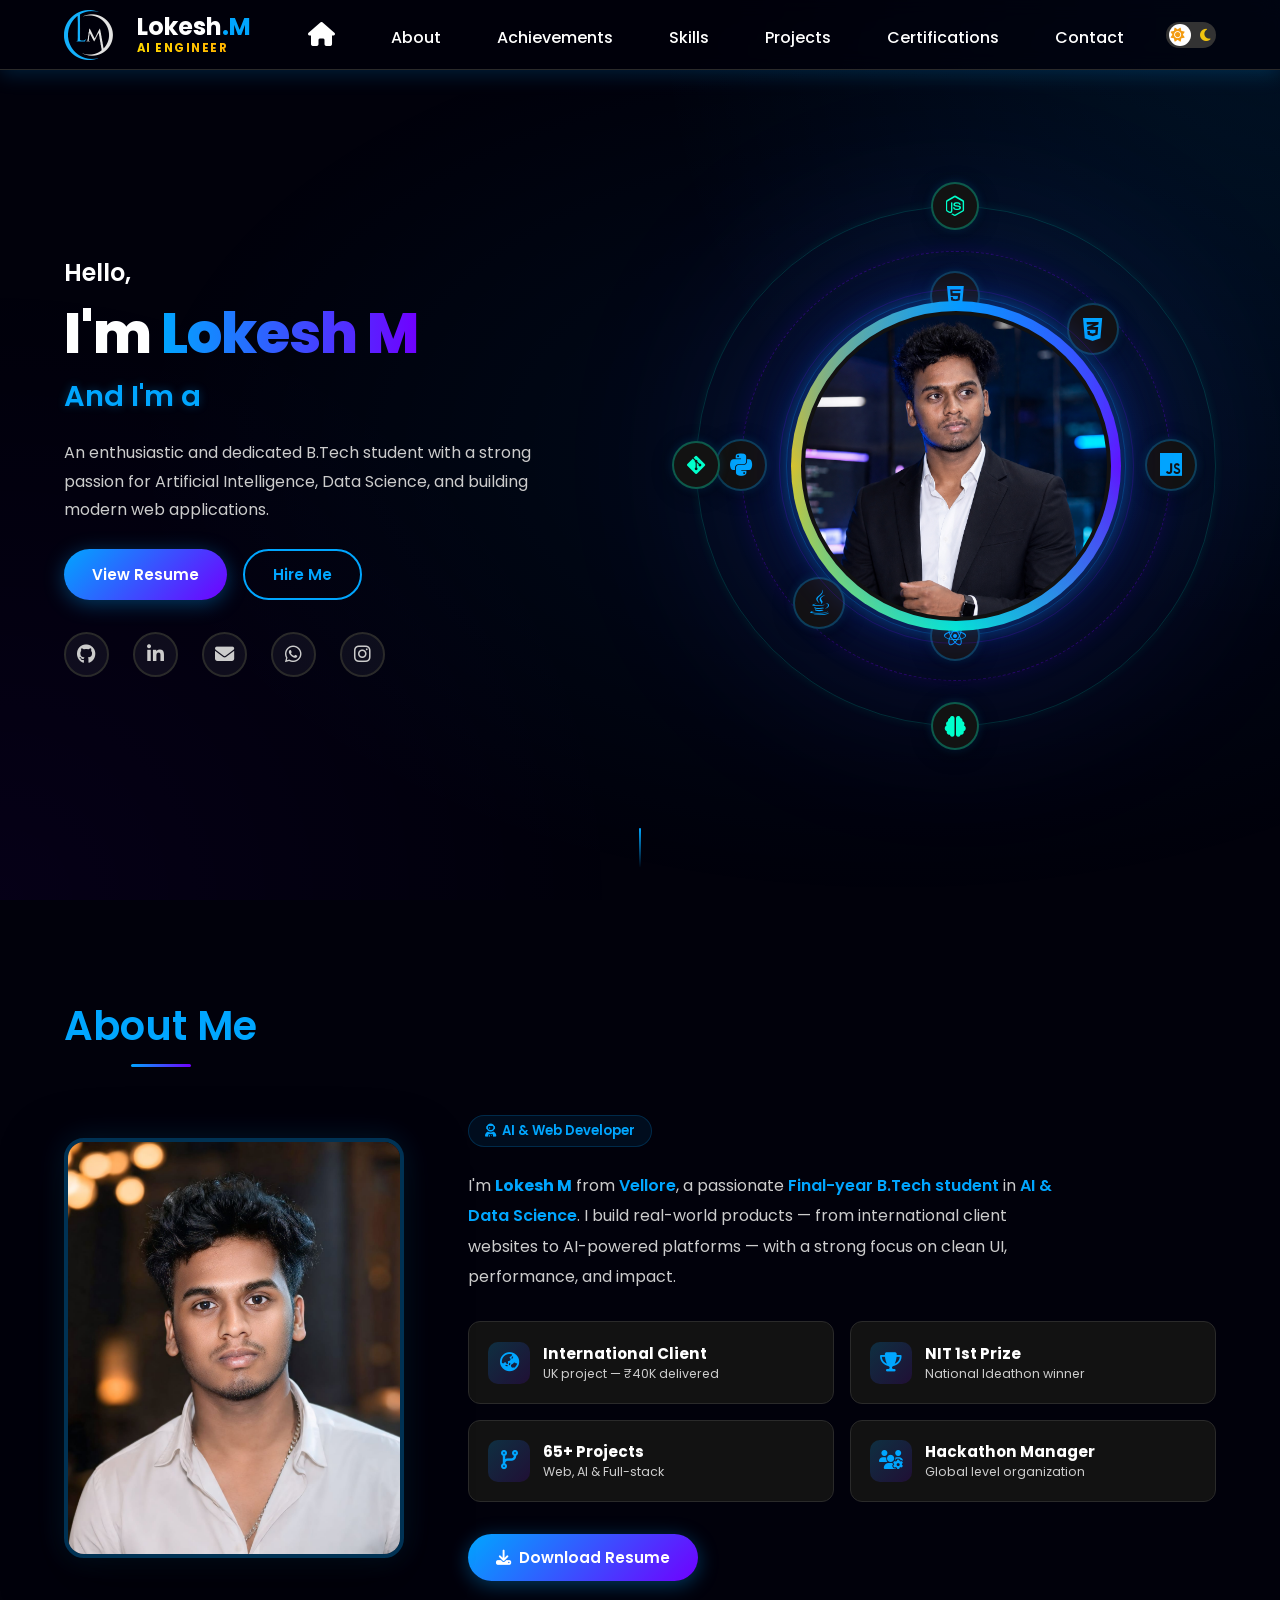
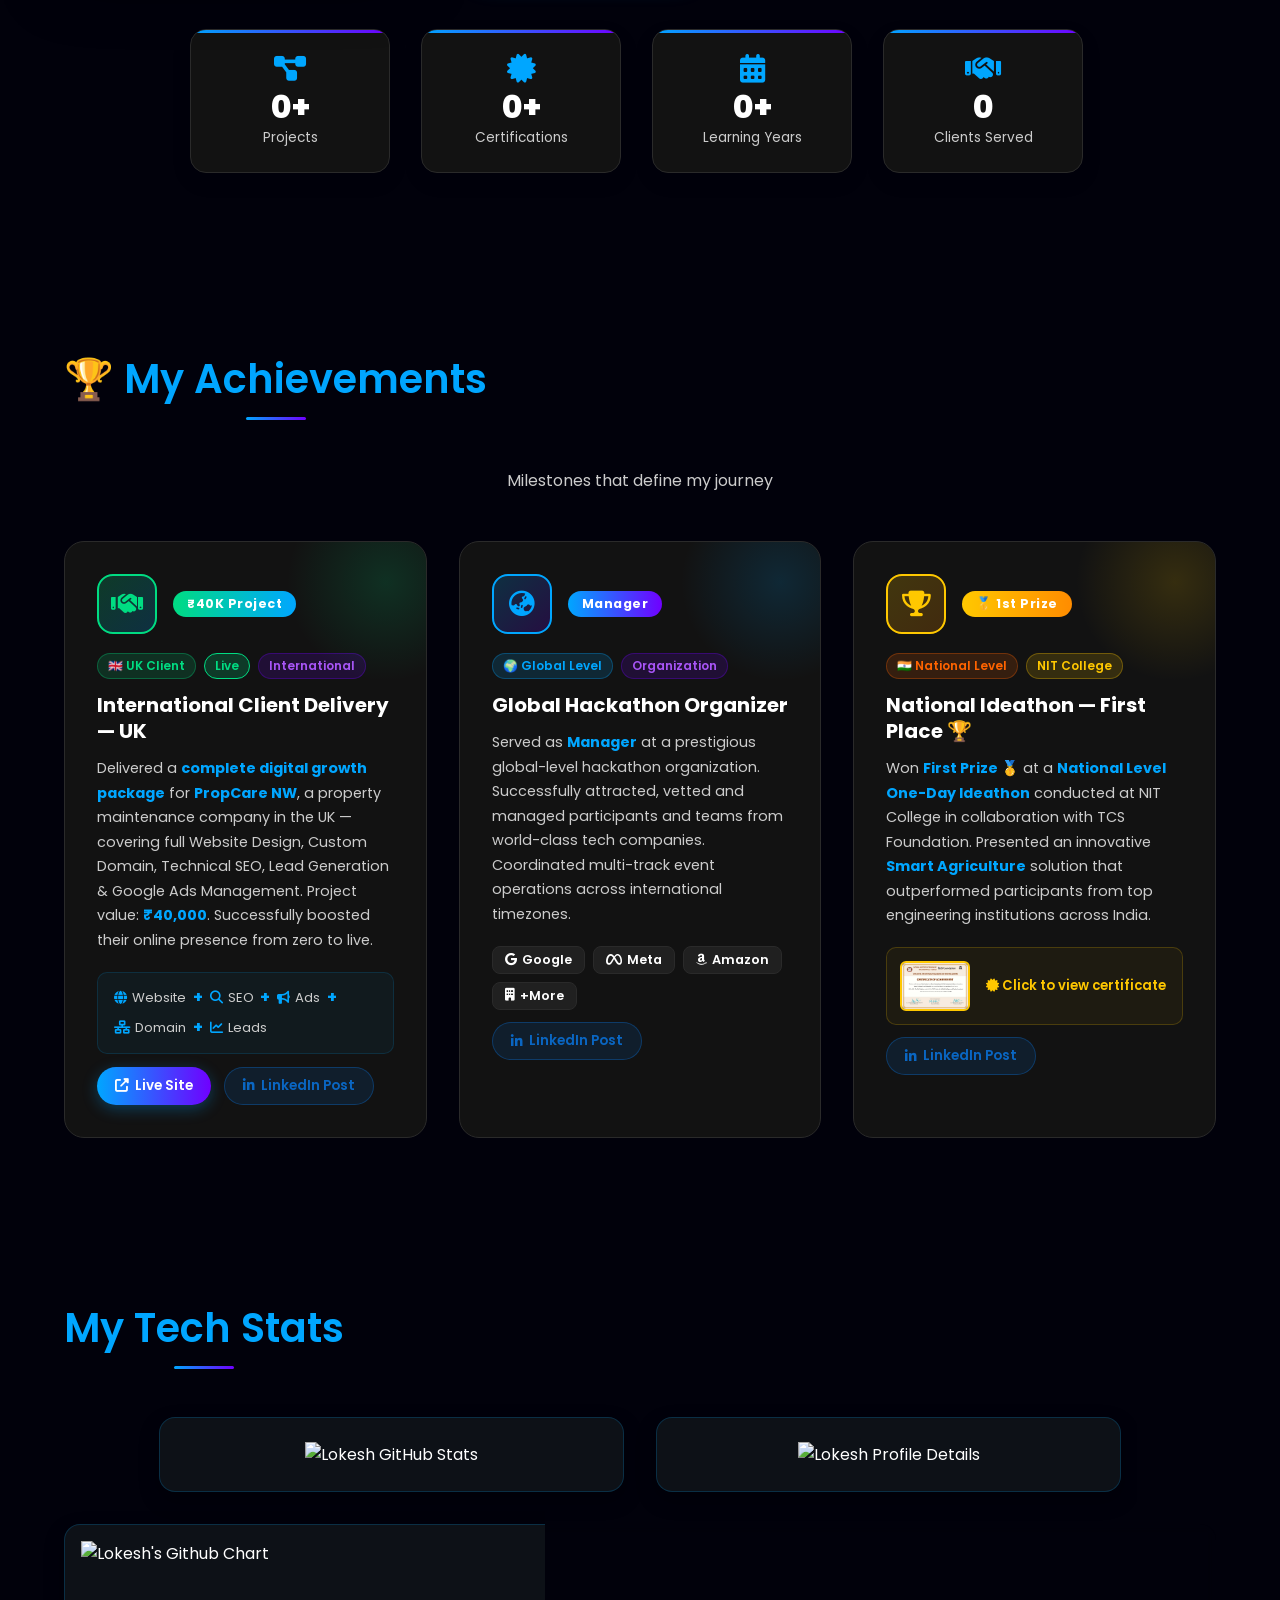
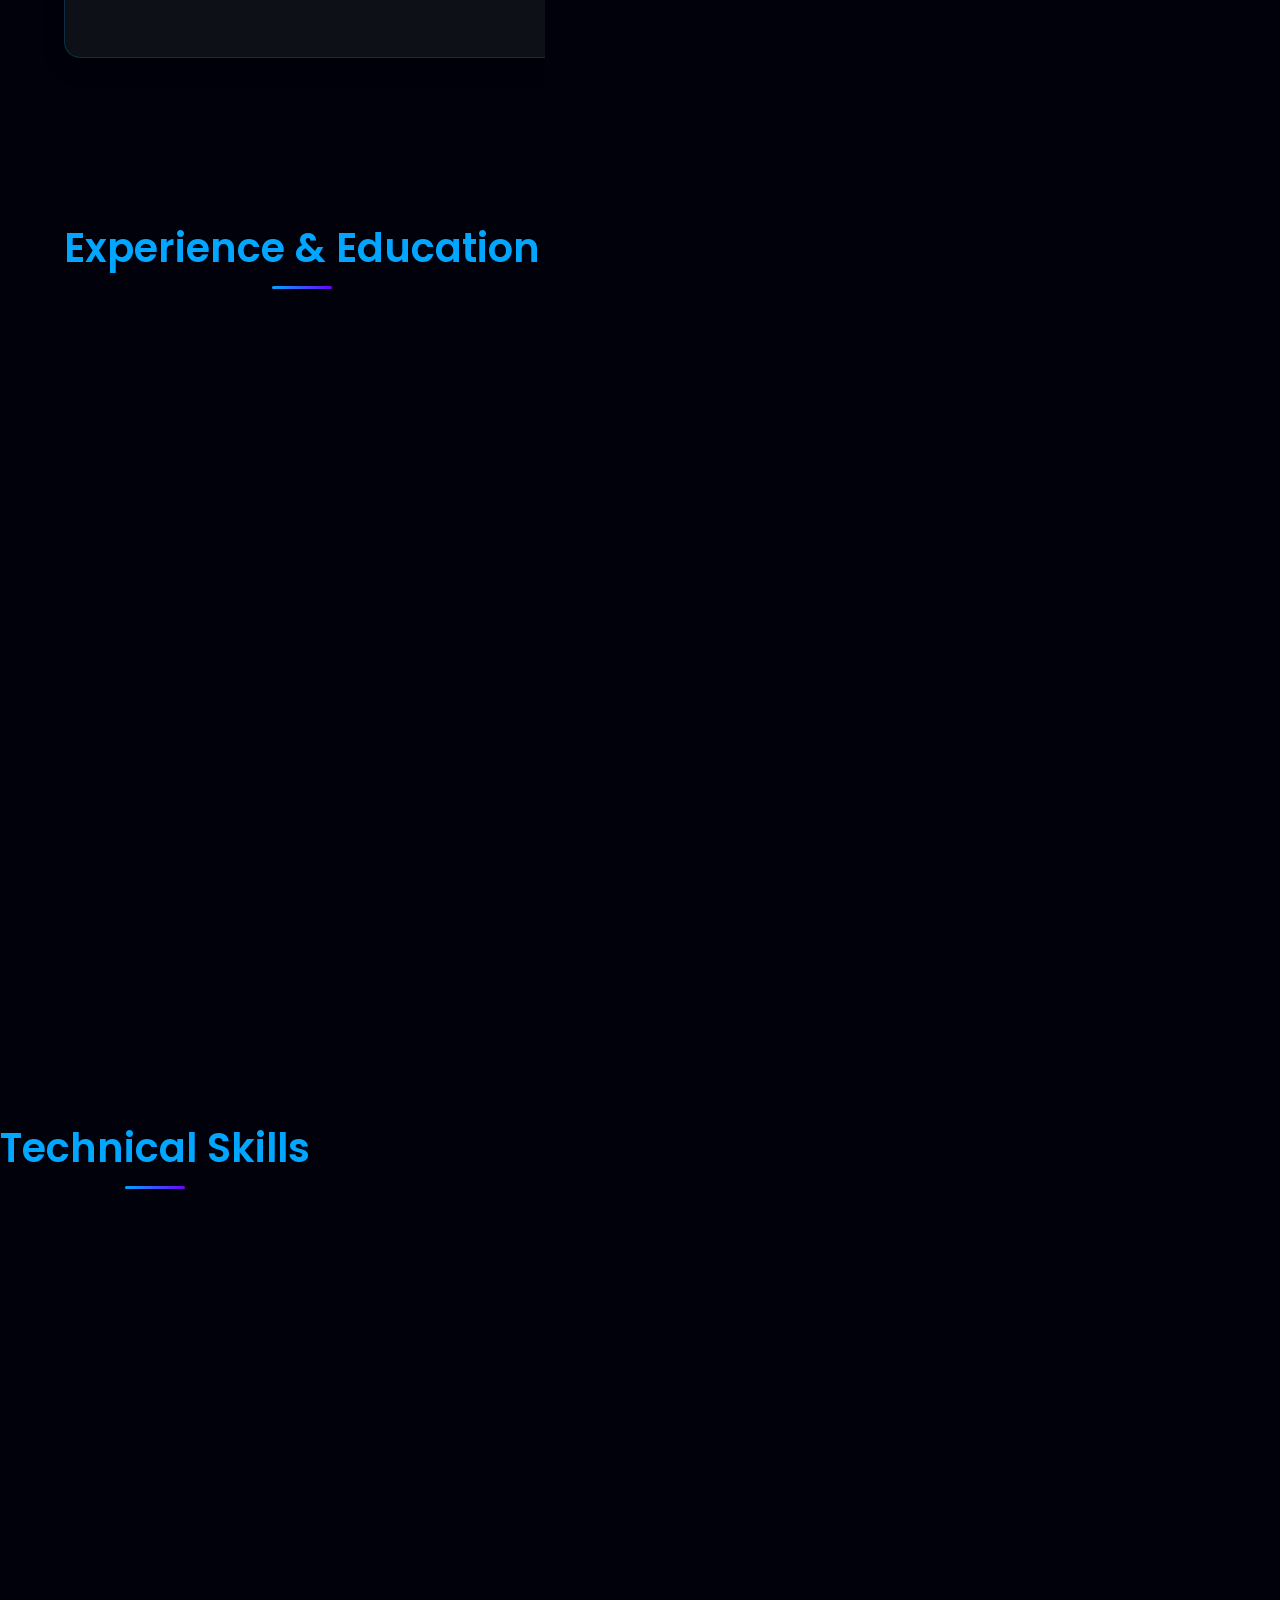
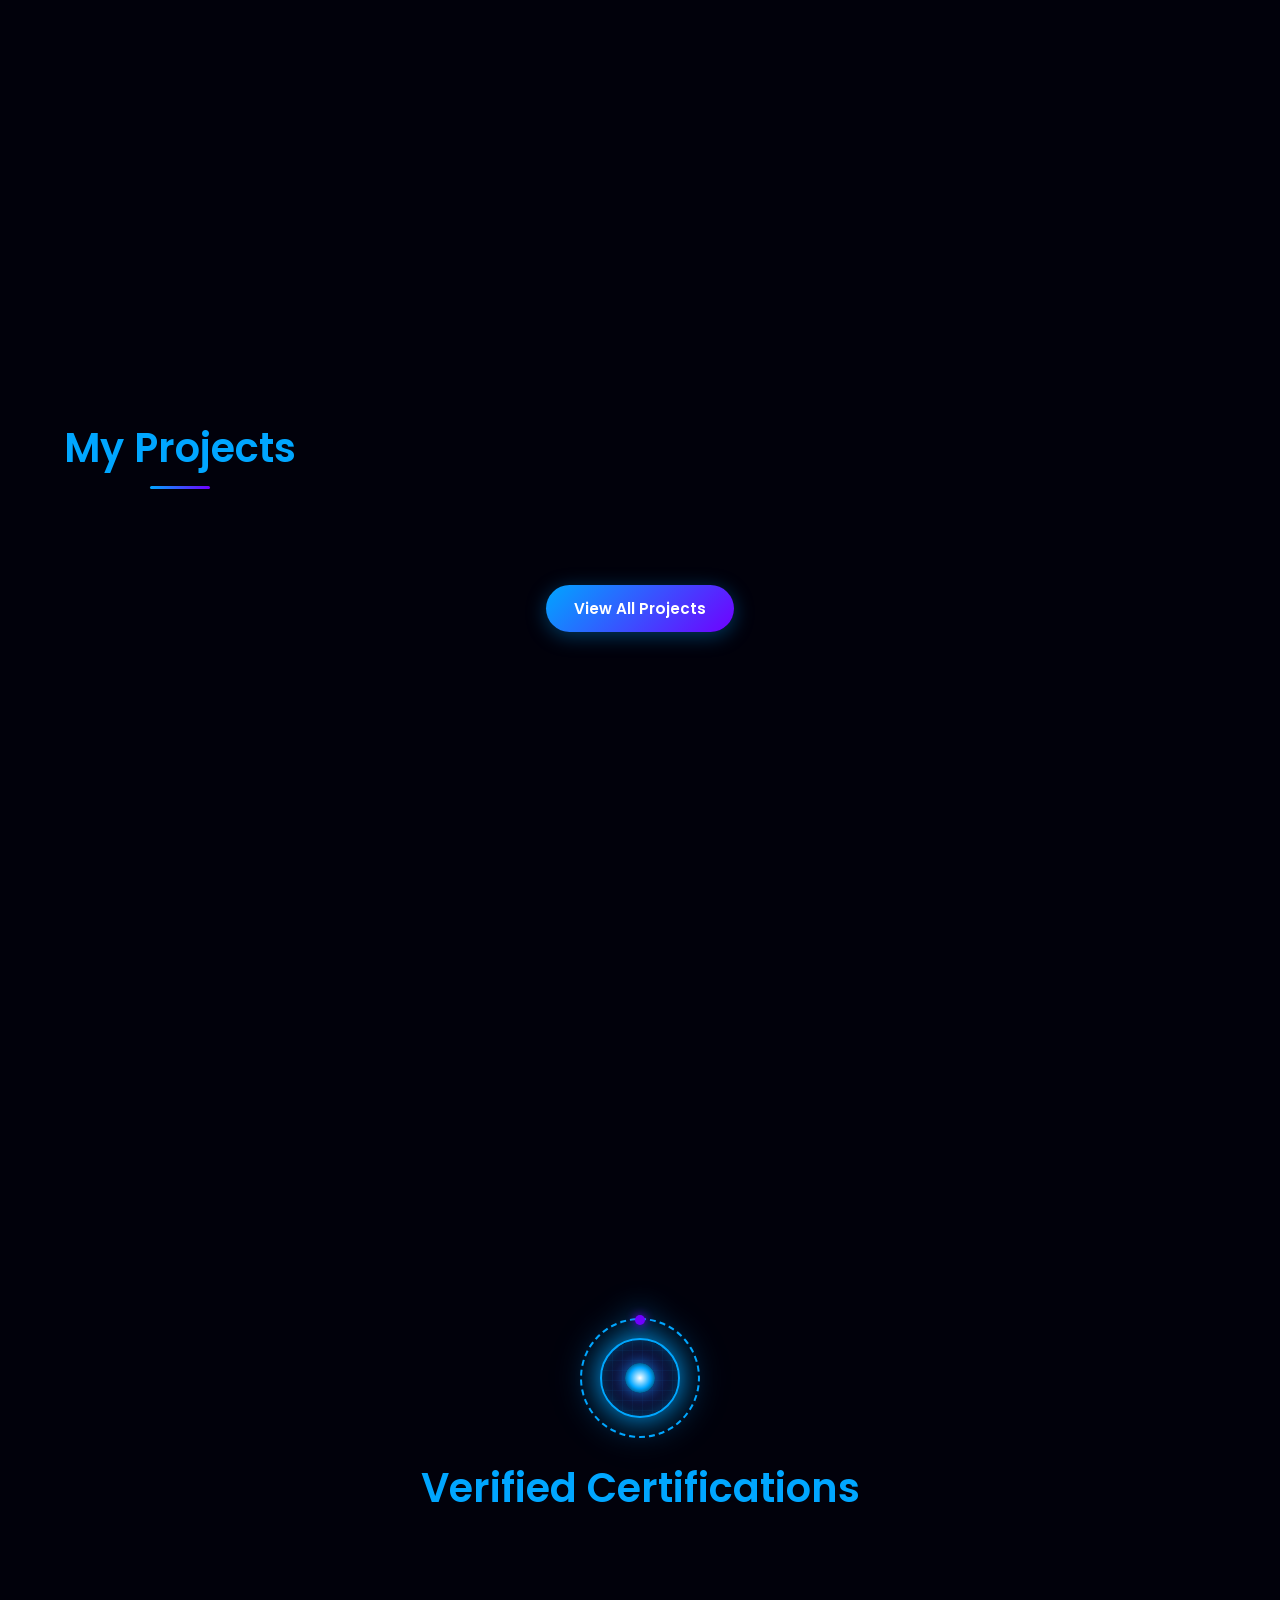
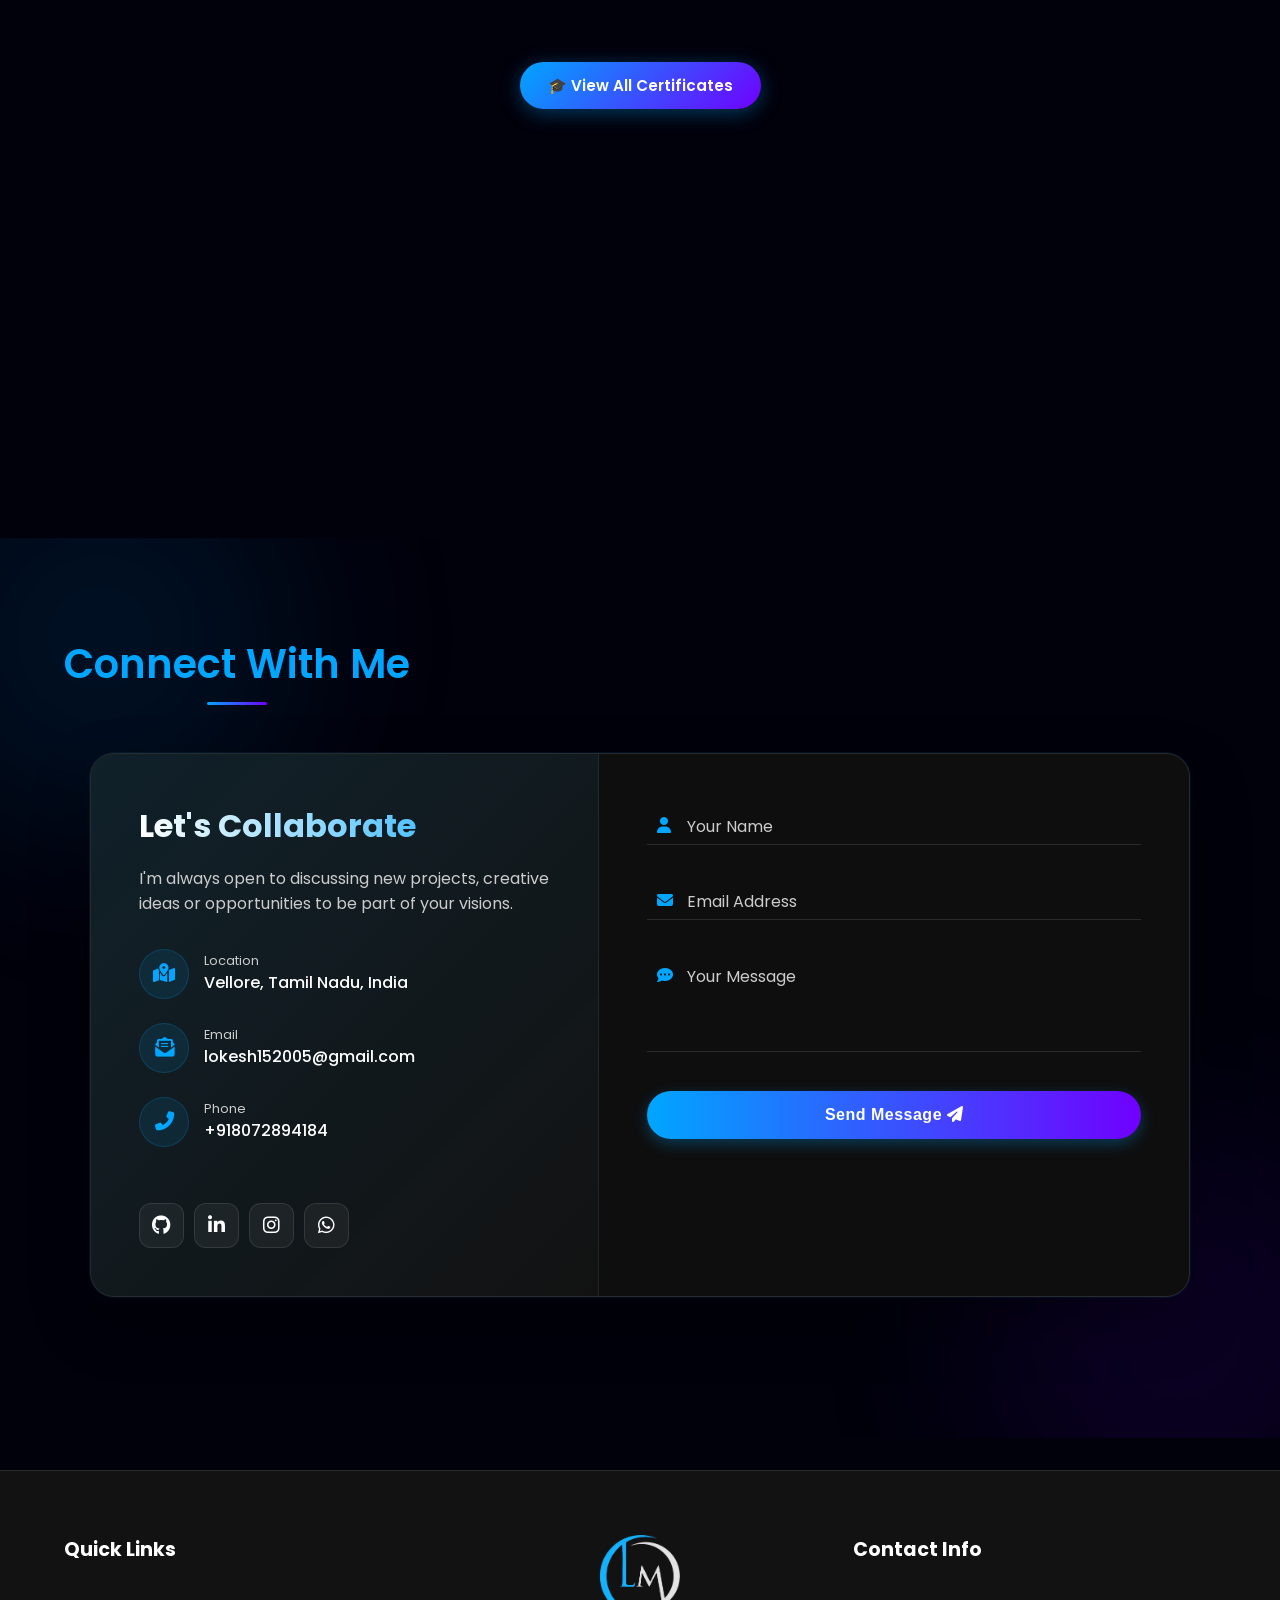
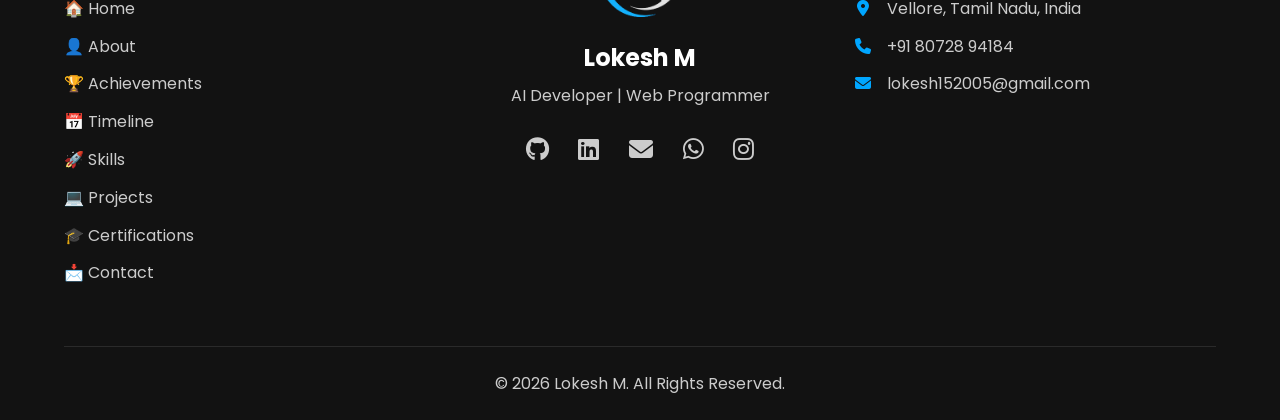
==== commit 182ec365: "Update index.html" ====
--- a/index.html
+++ b/index.html
@@ -27,6 +27,12 @@
         rel="stylesheet">
     <script type="module" src="./js/tracking.js"></script>
 
+    <link rel="preconnect" href="https://unpkg.com" crossorigin>
+    <link rel="preconnect" href="https://cdn.jsdelivr.net" crossorigin>
+    <link rel="preconnect" href="https://cdnjs.cloudflare.com" crossorigin>
+    <link rel="dns-prefetch" href="https://unpkg.com">
+    <link rel="dns-prefetch" href="https://cdn.jsdelivr.net">
+    <link rel="dns-prefetch" href="https://cdnjs.cloudflare.com">
 
     <link rel="stylesheet" href="https://cdnjs.cloudflare.com/ajax/libs/font-awesome/6.5.1/css/all.min.css">
 
@@ -108,6 +114,12 @@
             font-family: 'Poppins', sans-serif;
             overflow-x: hidden;
             transition: background 0.4s ease, color 0.4s ease;
+        }
+
+        /* AOS fallback: smooth reveal transition when safety net fires */
+        noscript [data-aos],
+        [data-aos] {
+            transition: opacity 0.3s ease, transform 0.3s ease;
         }
 
 
@@ -364,8 +376,8 @@
             left: 0;
             width: 100%;
             height: 100%;
-            z-index: 100000;
-            /* Initially high to show on loading screen */
+            z-index: 1;
+            /* Background layer — sits behind all page content */
             pointer-events: none;
             /* Let clicks pass through */
         }
@@ -930,8 +942,8 @@
 
         .profile-orbit-container {
             position: relative;
-            width: 480px;
-            height: 480px;
+            width: 520px;
+            height: 520px;
             display: flex;
             justify-content: center;
             align-items: center;
@@ -940,11 +952,11 @@
         /* Spinning gradient border ring around the photo — PERFECT CIRCLE */
         .profile-img-box {
             position: relative;
-            width: 300px;
-            height: 300px;
+            width: 320px;
+            height: 320px;
             border-radius: 50%;
             padding: 5px;
-            z-index: 5;
+            z-index: 10;
             animation: float-profile 6s ease-in-out infinite;
         }
 
@@ -977,22 +989,22 @@
             pointer-events: none;
         }
         .profile-aura-blue {
-            width: 320px;
-            height: 320px;
+            width: 340px;
+            height: 340px;
             background: radial-gradient(circle, rgba(0,166,255,0.55) 0%, transparent 70%);
             filter: blur(30px);
             animation: aura-pulse 3s ease-in-out infinite alternate;
         }
         .profile-aura-purple {
-            width: 290px;
-            height: 290px;
+            width: 310px;
+            height: 310px;
             background: radial-gradient(circle, rgba(112,0,255,0.45) 0%, transparent 70%);
             filter: blur(25px);
             animation: aura-pulse 3s ease-in-out infinite alternate 1.5s;
         }
         .profile-aura-cyan {
-            width: 270px;
-            height: 270px;
+            width: 290px;
+            height: 290px;
             background: radial-gradient(circle, rgba(0,255,204,0.25) 0%, transparent 70%);
             filter: blur(20px);
             animation: aura-pulse 4s ease-in-out infinite alternate 0.5s;
@@ -1049,7 +1061,7 @@
             height: 100%;
             border-radius: 50%;
             object-fit: cover;
-            object-position: center 15%;
+            object-position: center top;
             border: 4px solid var(--card-bg-color);
             background: var(--card-bg-color);
             box-shadow: 0 0 40px rgba(0, 166, 255, 0.4), 0 0 80px rgba(112, 0, 255, 0.2);
@@ -1078,8 +1090,8 @@
         }
 
         .ring-3 {
-            width: 500px;
-            height: 500px;
+            width: 520px;
+            height: 520px;
             border: 1px solid rgba(0, 255, 204, 0.15);
             box-shadow: 0 0 10px rgba(0, 255, 204, 0.08);
             animation: rotate-cw 40s linear infinite;
@@ -4416,10 +4428,6 @@
         </div>
     </div>
 
-    <!-- AUDIO ELEMENTS -->
-    <audio id="snd1" src="mp3/1.mp3"></audio>
-    <audio id="snd2" src="mp3/3.mp3"></audio>
-    <audio id="snd3" src="mp3/22.mp3"></audio>
 
     <div id="particles-js"></div>
 
@@ -5555,6 +5563,25 @@
 
     <script src="https://cdn.jsdelivr.net/npm/tsparticles@2.12.0/tsparticles.bundle.min.js"></script>
     <script src="https://unpkg.com/aos@2.3.1/dist/aos.js"></script>
+    <script>
+      // Safety fallback: force-reveal all [data-aos] content if AOS fails to load
+      // or takes too long, so the page is never permanently blank.
+      (function () {
+        function forceRevealAOS() {
+          document.querySelectorAll('[data-aos]').forEach(function (el) {
+            el.classList.add('aos-animate');
+            el.style.opacity = '1';
+            el.style.transform = 'none';
+          });
+        }
+        // If AOS library itself never loaded as a global, reveal immediately
+        if (typeof AOS === 'undefined') {
+          window.addEventListener('DOMContentLoaded', forceRevealAOS);
+        }
+        // Hard safety net: no matter what, force reveal after 2.5 seconds
+        setTimeout(forceRevealAOS, 2500);
+      })();
+    </script>
     <script src="https://cdn.jsdelivr.net/npm/typed.js@2.0.12"></script>
 
     <script src="https://unpkg.com/swiper/swiper-bundle.min.js"></script>
@@ -6469,7 +6496,19 @@
     </script>
 
     <script>
-        window.addEventListener('load', function () {
+        // HARD SAFETY NET: no matter what happens with scripts, audio, or network,
+        // force-remove the intro overlay after 4 seconds maximum so the site is
+        // never permanently stuck behind it.
+        setTimeout(function () {
+            const overlay = document.getElementById('logo-animation-overlay');
+            if (overlay && overlay.style.display !== 'none') {
+                overlay.style.display = 'none';
+            }
+            const headerLogoImg = document.querySelector('.logo img');
+            if (headerLogoImg) headerLogoImg.style.opacity = '1';
+        }, 4000);
+
+        document.addEventListener('DOMContentLoaded', function () {
             // Check if intro has already played dynamically
             if (sessionStorage.getItem('introPlayed')) {
                 const overlay = document.getElementById('logo-animation-overlay');
@@ -6488,42 +6527,26 @@
             const logoBox = document.getElementById('logoBox');
             const overlay = document.getElementById('logo-animation-overlay');
 
-            const s1 = document.getElementById('snd1');
-            const s2 = document.getElementById('snd2');
-            const s3 = document.getElementById('snd3');
-
-            function play(audio) {
-                if (audio) {
-                    audio.currentTime = 0;
-                    audio.play().catch(e => console.log("Audio auto-play needs user interaction first or file missing."));
-                }
-            }
-
             setTimeout(() => {
                 txtL.classList.add('anim-l');
-                play(s1);
             }, 100);
 
             setTimeout(() => {
                 txtM.classList.add('anim-m');
-                play(s1);
             }, 300);
 
             setTimeout(() => {
                 arcBlue.classList.add('anim-arc');
-                play(s2);
             }, 500);
 
             setTimeout(() => {
                 arcWhite.classList.add('anim-arc');
-                play(s2);
             }, 700);
 
 
             setTimeout(() => {
 
                 logoBox.classList.add('anim-flash');
-                play(s3);
 
 
                 const headerLogoImg = document.getElementById('headerLogoImg');
@@ -6656,40 +6679,6 @@
         });
 
         document.addEventListener("dragstart", e => killEvent(e));
-
-
-        document.addEventListener("visibilitychange", () => {
-            if (document.hidden) {
-                document.title = "🔒 Content Locked";
-                document.body.style.opacity = "0"; // Hide content
-            } else {
-                document.title = "Lokesh M | AI & Web Developer";
-                document.body.style.opacity = "1"; // Show content
-            }
-        });
-
-        // Also hide on blur (when user switches window or uses snipping tool)
-        window.addEventListener('blur', () => {
-            document.body.style.opacity = "0";
-            document.title = "🔒 Content Locked";
-        });
-
-        window.addEventListener('focus', () => {
-            document.body.style.opacity = "1";
-            document.title = "Lokesh M | AI & Web Developer";
-        });
-
-        setInterval(() => {
-            const widthDiff = window.outerWidth - window.innerWidth;
-            const heightDiff = window.outerHeight - window.innerHeight;
-
-            if (widthDiff > 150 || heightDiff > 150) {
-                document.body.innerHTML = `
-            <h2 style="text-align:center;margin-top:20%;color:red;">
-                🚫 Developer Tools Detected
-            </h2>`;
-            }
-        }, 1500);
     </script>
     <script type="module">
         import { db } from './js/firebase-config.js';
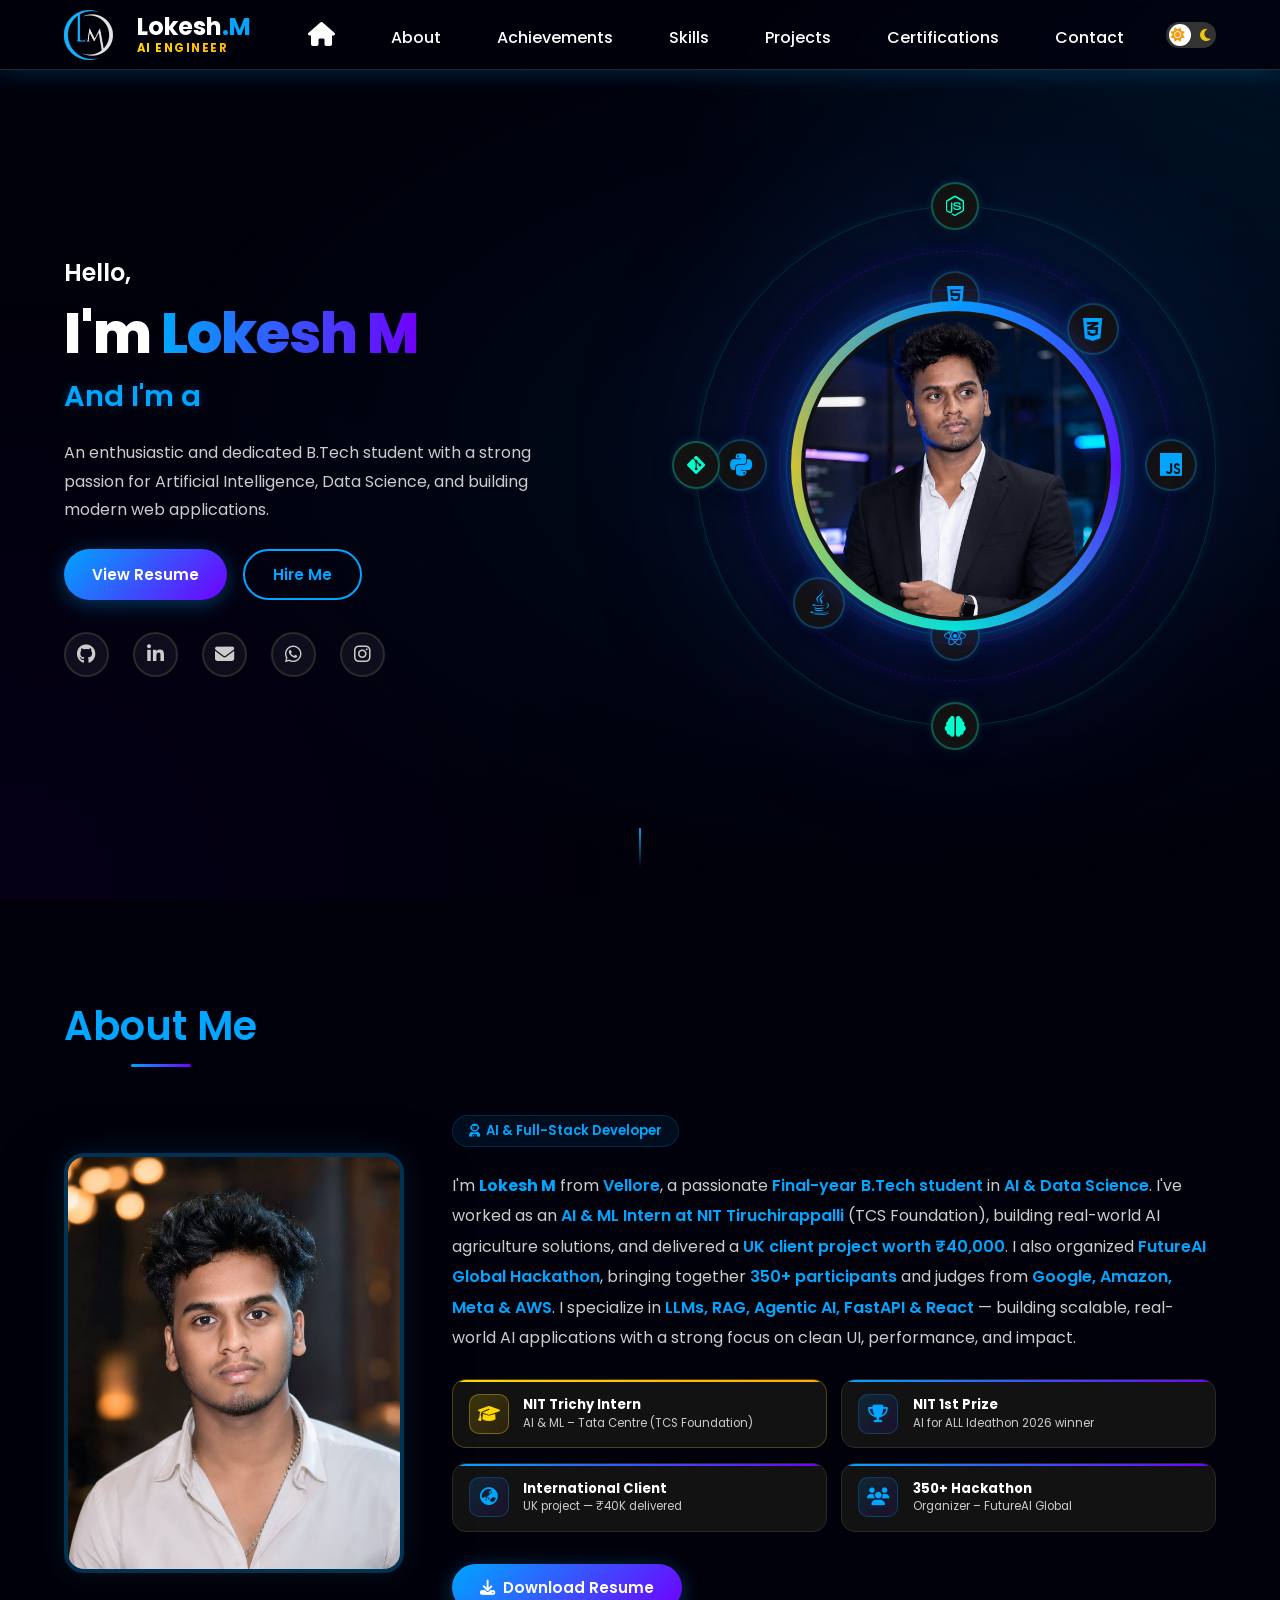
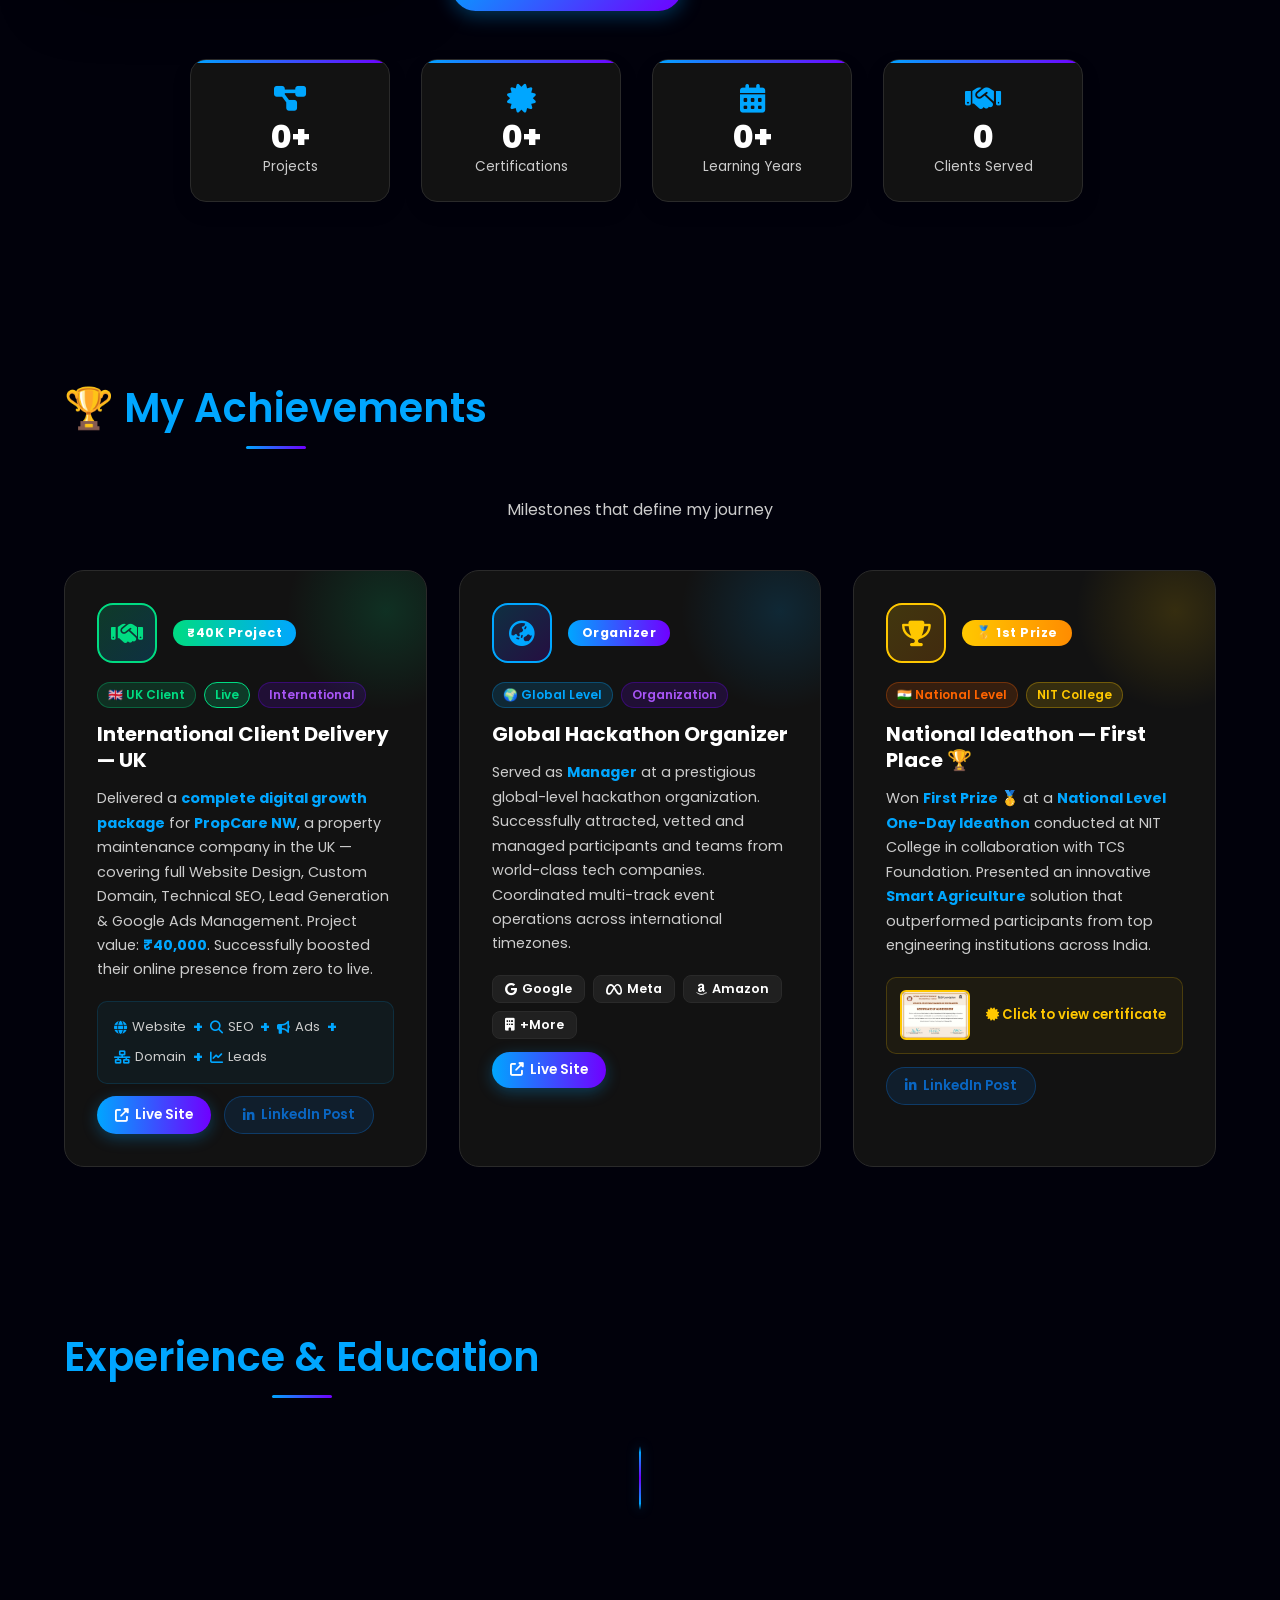
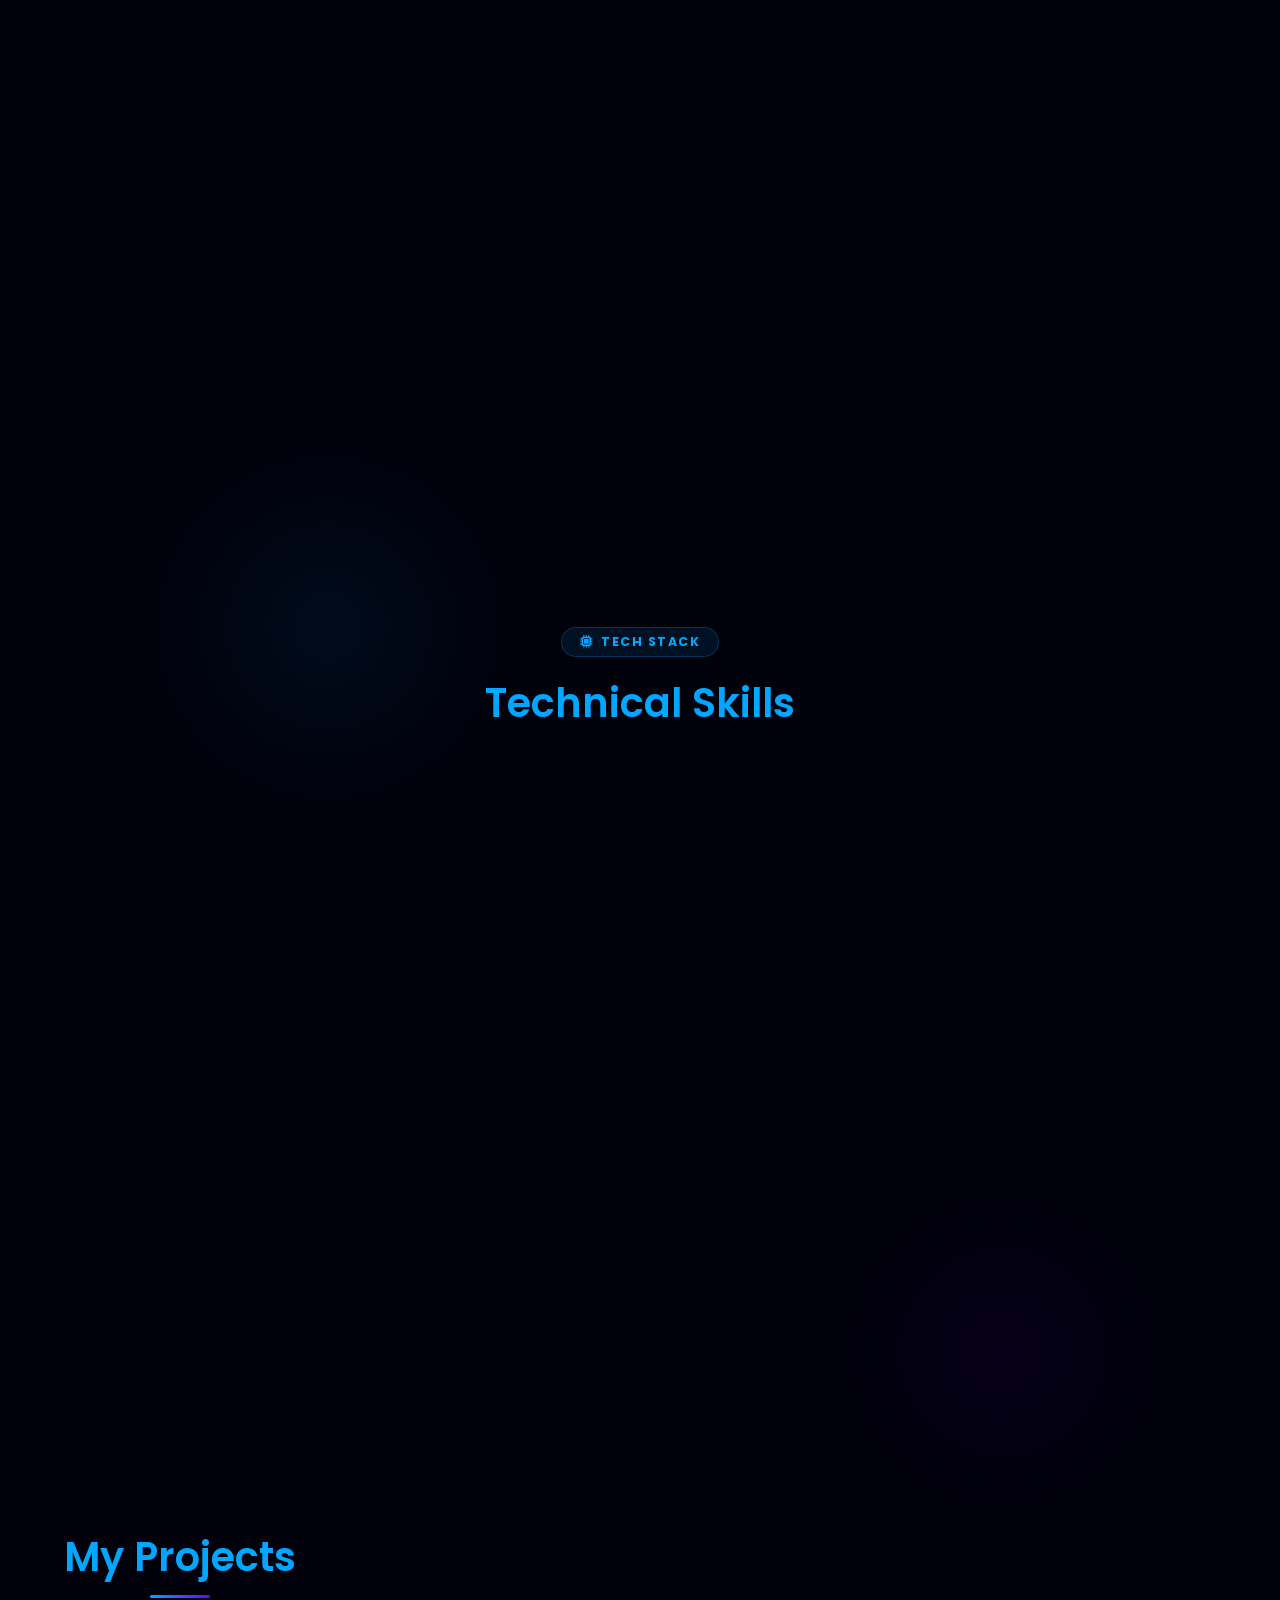
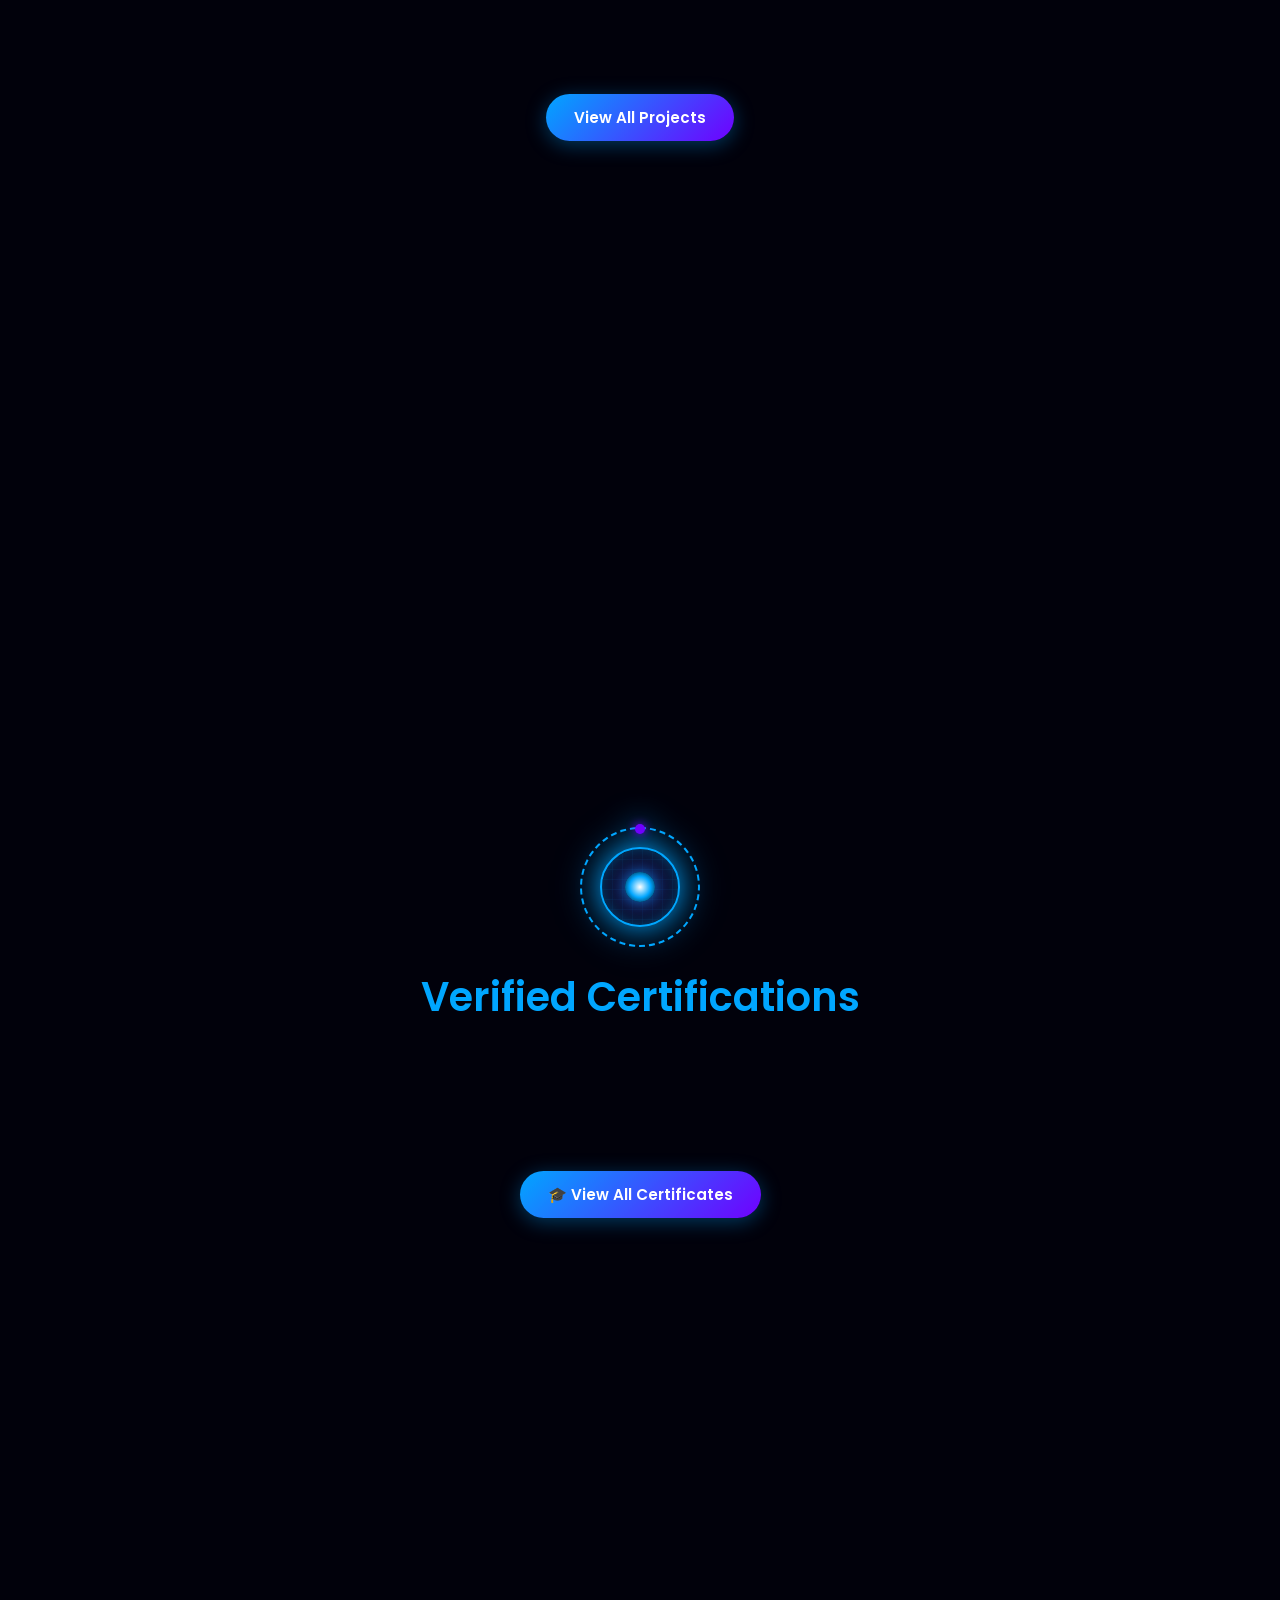
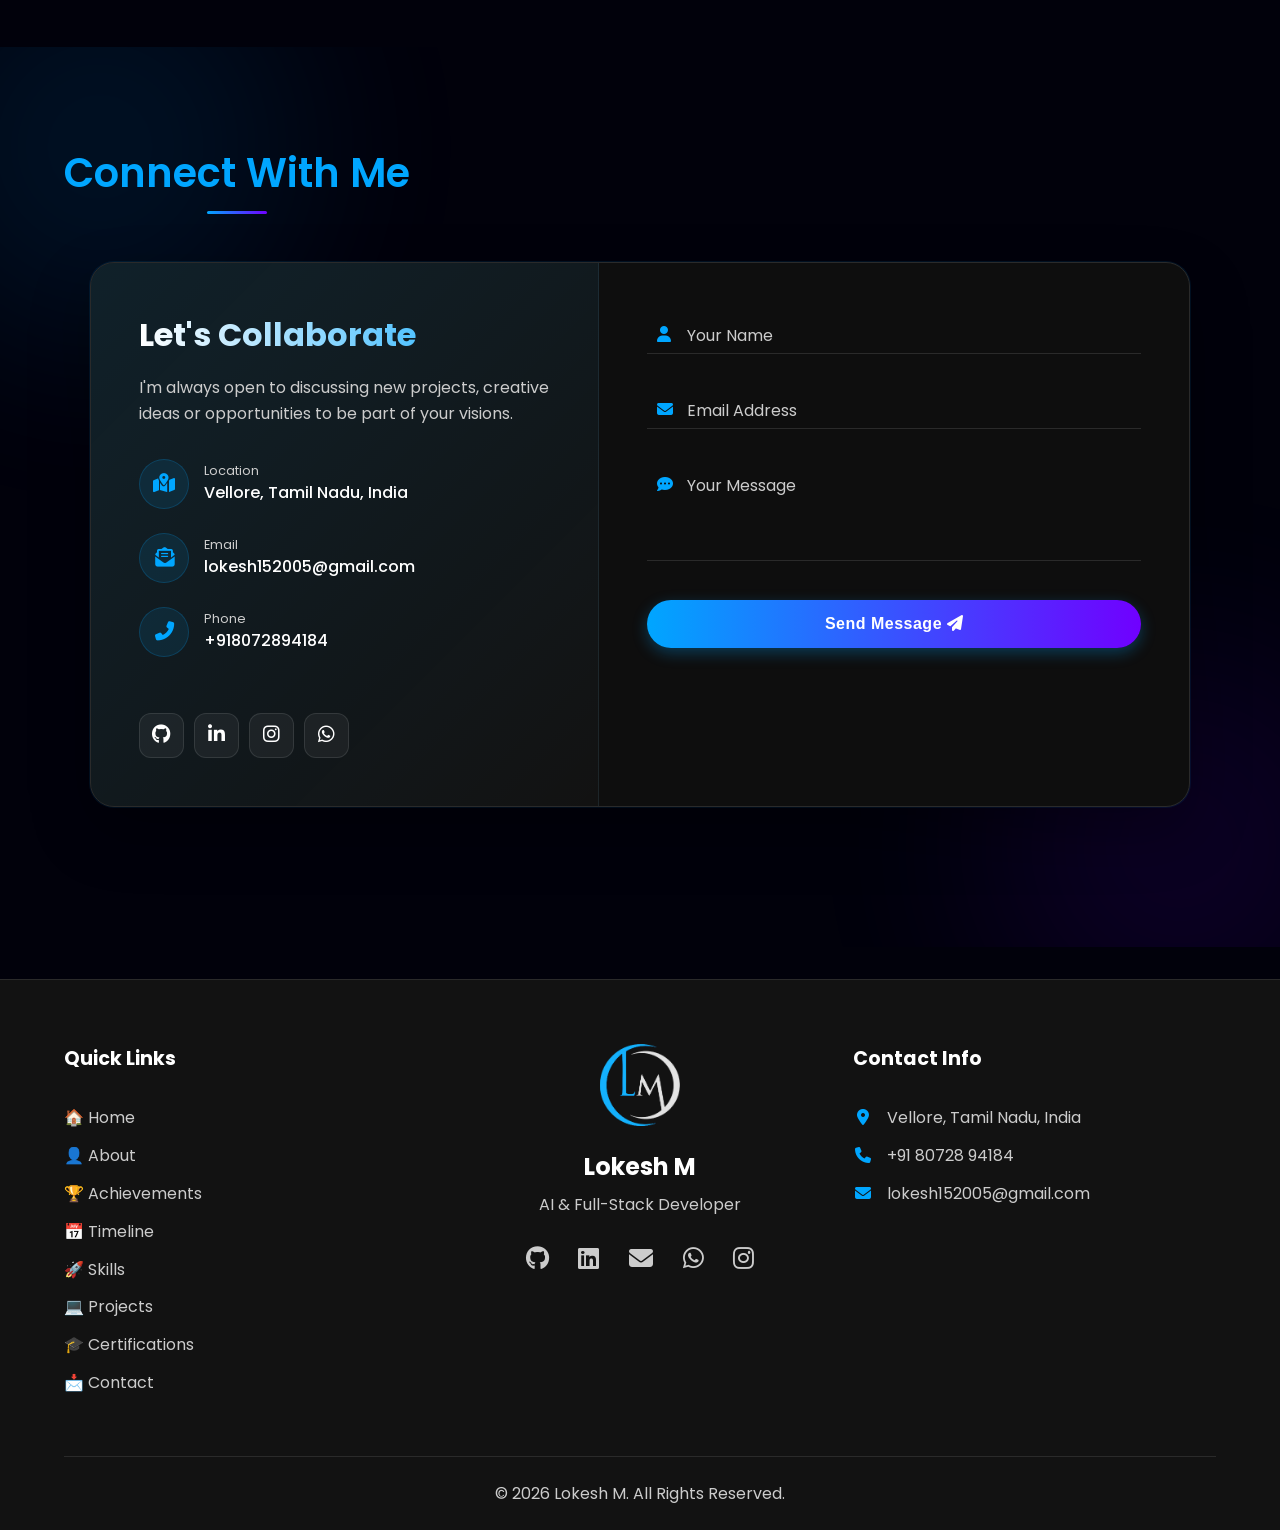
==== commit b8cf2627: "Update index.html" ====
--- a/index.html
+++ b/index.html
@@ -86,7 +86,7 @@
 
         html {
             scroll-behavior: smooth;
-            scroll-padding-top: 70px;
+            scroll-padding-top: 90px;
         }
 
         /* === CUSTOM SCROLLBAR === */
@@ -462,10 +462,19 @@
             color: transparent;
             animation: gold-shimmer 3s ease-in-out infinite;
         }
+
         @keyframes gold-shimmer {
-            0%   { background-position: 0% 50%; }
-            50%  { background-position: 100% 50%; }
-            100% { background-position: 0% 50%; }
+            0% {
+                background-position: 0% 50%;
+            }
+
+            50% {
+                background-position: 100% 50%;
+            }
+
+            100% {
+                background-position: 0% 50%;
+            }
         }
 
         /* === MOBILE NAV HAMBURGER === */
@@ -484,9 +493,11 @@
             transition: all 0.3s ease;
             position: relative;
         }
+
         .nav-toggle:hover {
             background: var(--contact-container-bg);
         }
+
         /* 3 clean lines matching theme color — visible in both dark & light modes */
         .nav-toggle span {
             display: block;
@@ -497,14 +508,26 @@
             transition: all 0.35s cubic-bezier(0.23, 1, 0.32, 1);
             transform-origin: center;
         }
+
         /* X animation when open — middle fades, top+bottom cross */
-        .nav-toggle.open span:nth-child(1) { transform: translateY(8.5px) rotate(45deg); }
-        .nav-toggle.open span:nth-child(2) { opacity: 0; transform: scaleX(0); }
-        .nav-toggle.open span:nth-child(3) { transform: translateY(-8.5px) rotate(-45deg); }
+        .nav-toggle.open span:nth-child(1) {
+            transform: translateY(8.5px) rotate(45deg);
+        }
+
+        .nav-toggle.open span:nth-child(2) {
+            opacity: 0;
+            transform: scaleX(0);
+        }
+
+        .nav-toggle.open span:nth-child(3) {
+            transform: translateY(-8.5px) rotate(-45deg);
+        }
 
         /* Mobile menu — full-width slide from top, trendy */
         @media (max-width: 900px) {
-            .nav-toggle { display: flex; }
+            .nav-toggle {
+                display: flex;
+            }
 
             .menu {
                 position: fixed;
@@ -514,25 +537,26 @@
                 width: 100%;
                 max-height: 0;
                 overflow: hidden;
-                background: linear-gradient(160deg, rgba(2,4,20,0.98) 0%, rgba(5,2,30,0.98) 100%);
+                background: linear-gradient(160deg, rgba(2, 4, 20, 0.98) 0%, rgba(5, 2, 30, 0.98) 100%);
                 backdrop-filter: blur(24px);
                 -webkit-backdrop-filter: blur(24px);
-                border-bottom: 1px solid rgba(0,166,255,0.12);
+                border-bottom: 1px solid rgba(0, 166, 255, 0.12);
                 display: flex;
                 flex-direction: column;
                 align-items: stretch;
                 padding: 0;
                 gap: 0;
                 transition: max-height 0.45s cubic-bezier(0.23, 1, 0.32, 1),
-                            padding 0.35s ease,
-                            box-shadow 0.3s ease;
+                    padding 0.35s ease,
+                    box-shadow 0.3s ease;
                 z-index: 998;
                 box-shadow: none;
             }
+
             .menu.show {
                 max-height: 100vh;
                 padding: 0.5rem 0 1.5rem;
-                box-shadow: 0 20px 60px rgba(0,0,0,0.5), 0 4px 0 var(--primary-color);
+                box-shadow: 0 20px 60px rgba(0, 0, 0, 0.5), 0 4px 0 var(--primary-color);
             }
 
             /* Glowing top border line */
@@ -549,10 +573,19 @@
                 opacity: 0;
                 transition: opacity 0.3s 0.2s;
             }
-            .menu.show::before { opacity: 1; }
+
+            .menu.show::before {
+                opacity: 1;
+            }
+
             @keyframes nav-glow-line {
-                0%   { background-position: 0% 0%; }
-                100% { background-position: 200% 0%; }
+                0% {
+                    background-position: 0% 0%;
+                }
+
+                100% {
+                    background-position: 200% 0%;
+                }
             }
 
             .menu a {
@@ -561,8 +594,8 @@
                 margin: 0;
                 font-size: 1rem;
                 font-weight: 500;
-                color: rgba(255,255,255,0.65);
-                border-bottom: 1px solid rgba(255,255,255,0.04);
+                color: rgba(255, 255, 255, 0.65);
+                border-bottom: 1px solid rgba(255, 255, 255, 0.04);
                 position: relative;
                 display: flex;
                 align-items: center;
@@ -571,6 +604,7 @@
                 transform: translateY(-12px);
                 transition: opacity 0.3s ease, transform 0.3s ease, color 0.2s, background 0.2s;
             }
+
             .menu a::before {
                 content: '';
                 display: inline-block;
@@ -582,6 +616,7 @@
                 opacity: 0.5;
                 transition: all 0.2s;
             }
+
             /* Animated gradient underline */
             .menu a::after {
                 content: '';
@@ -595,25 +630,67 @@
                 transform-origin: left;
                 transition: transform 0.3s ease;
             }
-            .menu a:hover::after, .menu a.active::after { transform: scaleX(1); }
-            .menu a:hover, .menu a.active {
+
+            .menu a:hover::after,
+            .menu a.active::after {
+                transform: scaleX(1);
+            }
+
+            .menu a:hover,
+            .menu a.active {
                 color: white;
-                background: rgba(0,166,255,0.06);
-            }
-            .menu a:hover::before, .menu a.active::before {
+                background: rgba(0, 166, 255, 0.06);
+            }
+
+            .menu a:hover::before,
+            .menu a.active::before {
                 background: #ffd700;
                 opacity: 1;
-                box-shadow: 0 0 8px rgba(255,215,0,0.5);
+                box-shadow: 0 0 8px rgba(255, 215, 0, 0.5);
             }
 
             /* Staggered entrance animation */
-            .menu.show a:nth-child(1) { opacity:1; transform:none; transition-delay:0.06s; }
-            .menu.show a:nth-child(2) { opacity:1; transform:none; transition-delay:0.12s; }
-            .menu.show a:nth-child(3) { opacity:1; transform:none; transition-delay:0.18s; }
-            .menu.show a:nth-child(4) { opacity:1; transform:none; transition-delay:0.24s; }
-            .menu.show a:nth-child(5) { opacity:1; transform:none; transition-delay:0.30s; }
-            .menu.show a:nth-child(6) { opacity:1; transform:none; transition-delay:0.36s; }
-            .menu.show a:nth-child(7) { opacity:1; transform:none; transition-delay:0.42s; }
+            .menu.show a:nth-child(1) {
+                opacity: 1;
+                transform: none;
+                transition-delay: 0.06s;
+            }
+
+            .menu.show a:nth-child(2) {
+                opacity: 1;
+                transform: none;
+                transition-delay: 0.12s;
+            }
+
+            .menu.show a:nth-child(3) {
+                opacity: 1;
+                transform: none;
+                transition-delay: 0.18s;
+            }
+
+            .menu.show a:nth-child(4) {
+                opacity: 1;
+                transform: none;
+                transition-delay: 0.24s;
+            }
+
+            .menu.show a:nth-child(5) {
+                opacity: 1;
+                transform: none;
+                transition-delay: 0.30s;
+            }
+
+            .menu.show a:nth-child(6) {
+                opacity: 1;
+                transform: none;
+                transition-delay: 0.36s;
+            }
+
+            .menu.show a:nth-child(7) {
+                opacity: 1;
+                transform: none;
+                transition-delay: 0.42s;
+            }
         }
 
         .nav-items {
@@ -936,8 +1013,15 @@
         }
 
         @keyframes pulse-glow-bg {
-            0% { opacity: 0.15; transform: scale(0.85); }
-            100% { opacity: 0.35; transform: scale(1.15); }
+            0% {
+                opacity: 0.15;
+                transform: scale(0.85);
+            }
+
+            100% {
+                opacity: 0.35;
+                transform: scale(1.15);
+            }
         }
 
         .profile-orbit-container {
@@ -966,20 +1050,20 @@
             position: absolute;
             inset: -5px;
             border-radius: 50%;
-            background: conic-gradient(
-                from 0deg,
-                #00a6ff,
-                #7000ff,
-                #00ffcc,
-                #ffd700,
-                #00a6ff
-            );
+            background: conic-gradient(from 0deg,
+                    #00a6ff,
+                    #7000ff,
+                    #00ffcc,
+                    #ffd700,
+                    #00a6ff);
             animation: spin-border 3s linear infinite;
             z-index: -1;
         }
 
         /* No ::after double layer — removed */
-        .profile-img-box::after { display: none; }
+        .profile-img-box::after {
+            display: none;
+        }
 
         /* === OUTER BLUR GLOW AURA around photo === */
         .profile-aura {
@@ -988,39 +1072,59 @@
             z-index: 0;
             pointer-events: none;
         }
+
         .profile-aura-blue {
             width: 340px;
             height: 340px;
-            background: radial-gradient(circle, rgba(0,166,255,0.55) 0%, transparent 70%);
+            background: radial-gradient(circle, rgba(0, 166, 255, 0.55) 0%, transparent 70%);
             filter: blur(30px);
             animation: aura-pulse 3s ease-in-out infinite alternate;
         }
+
         .profile-aura-purple {
             width: 310px;
             height: 310px;
-            background: radial-gradient(circle, rgba(112,0,255,0.45) 0%, transparent 70%);
+            background: radial-gradient(circle, rgba(112, 0, 255, 0.45) 0%, transparent 70%);
             filter: blur(25px);
             animation: aura-pulse 3s ease-in-out infinite alternate 1.5s;
         }
+
         .profile-aura-cyan {
             width: 290px;
             height: 290px;
-            background: radial-gradient(circle, rgba(0,255,204,0.25) 0%, transparent 70%);
+            background: radial-gradient(circle, rgba(0, 255, 204, 0.25) 0%, transparent 70%);
             filter: blur(20px);
             animation: aura-pulse 4s ease-in-out infinite alternate 0.5s;
         }
+
         @keyframes aura-pulse {
-            0%   { opacity: 0.6; transform: scale(0.95); }
-            100% { opacity: 1;   transform: scale(1.1); }
+            0% {
+                opacity: 0.6;
+                transform: scale(0.95);
+            }
+
+            100% {
+                opacity: 1;
+                transform: scale(1.1);
+            }
         }
 
         @keyframes spin-border {
-            100% { transform: rotate(360deg); }
+            100% {
+                transform: rotate(360deg);
+            }
         }
 
         @keyframes float-profile {
-            0%, 100% { transform: translateY(0px); }
-            50% { transform: translateY(-20px); }
+
+            0%,
+            100% {
+                transform: translateY(0px);
+            }
+
+            50% {
+                transform: translateY(-20px);
+            }
         }
 
         /* Extra pulse rings (keep these behind aura) */
@@ -1030,28 +1134,42 @@
             z-index: 1;
             pointer-events: none;
         }
+
         .profile-glow-ring-1 {
             width: 320px;
             height: 320px;
             border: 1.5px solid rgba(0, 166, 255, 0.3);
             animation: pulse-ring-home 2.5s ease-out infinite;
         }
+
         .profile-glow-ring-2 {
             width: 355px;
             height: 355px;
             border: 1px solid rgba(112, 0, 255, 0.2);
             animation: pulse-ring-home 2.5s ease-out infinite 0.8s;
         }
+
         @keyframes pulse-ring-home {
-            0% { transform: scale(0.95); opacity: 0.6; }
-            70% { opacity: 0.15; }
-            100% { transform: scale(1.15); opacity: 0; }
+            0% {
+                transform: scale(0.95);
+                opacity: 0.6;
+            }
+
+            70% {
+                opacity: 0.15;
+            }
+
+            100% {
+                transform: scale(1.15);
+                opacity: 0;
+            }
         }
 
         /* === SKILL ICON FILTER UTILITIES === */
         .filter-white {
             filter: brightness(0) invert(1);
         }
+
         .filter-yellow {
             filter: brightness(0) saturate(100%) invert(85%) sepia(60%) saturate(500%) hue-rotate(5deg);
         }
@@ -1098,11 +1216,15 @@
         }
 
         @keyframes rotate-cw {
-            100% { transform: rotate(360deg); }
+            100% {
+                transform: rotate(360deg);
+            }
         }
 
         @keyframes rotate-ccw {
-            100% { transform: rotate(-360deg); }
+            100% {
+                transform: rotate(-360deg);
+            }
         }
 
         .orbit-icon {
@@ -1144,27 +1266,71 @@
         }
 
         @keyframes counter-rot-cw {
-            100% { transform: rotate(-360deg); }
+            100% {
+                transform: rotate(-360deg);
+            }
         }
 
         @keyframes counter-rot-ccw {
-            100% { transform: rotate(360deg); }
+            100% {
+                transform: rotate(360deg);
+            }
         }
 
         /* Ring-1 icon positions (on 340px ring) */
-        .pos-1 { top: -26px; left: 50%; margin-left: -26px; }
-        .pos-2 { bottom: -26px; left: 50%; margin-left: -26px; }
+        .pos-1 {
+            top: -26px;
+            left: 50%;
+            margin-left: -26px;
+        }
+
+        .pos-2 {
+            bottom: -26px;
+            left: 50%;
+            margin-left: -26px;
+        }
 
         /* Ring-2 icon positions (on 430px ring) */
-        .pos-3 { top: 50%; left: -27px; margin-top: -27px; }
-        .pos-4 { top: 50%; right: -27px; margin-top: -27px; }
-        .pos-5 { top: 12%; right: 12%; }
-        .pos-6 { bottom: 12%; left: 12%; }
+        .pos-3 {
+            top: 50%;
+            left: -27px;
+            margin-top: -27px;
+        }
+
+        .pos-4 {
+            top: 50%;
+            right: -27px;
+            margin-top: -27px;
+        }
+
+        .pos-5 {
+            top: 12%;
+            right: 12%;
+        }
+
+        .pos-6 {
+            bottom: 12%;
+            left: 12%;
+        }
 
         /* Ring-3 icon positions (on 500px ring) */
-        .pos-7 { top: -25px; left: 50%; margin-left: -25px; }
-        .pos-8 { bottom: -25px; left: 50%; margin-left: -25px; }
-        .pos-9 { top: 50%; left: -25px; margin-top: -25px; }
+        .pos-7 {
+            top: -25px;
+            left: 50%;
+            margin-left: -25px;
+        }
+
+        .pos-8 {
+            bottom: -25px;
+            left: 50%;
+            margin-left: -25px;
+        }
+
+        .pos-9 {
+            top: 50%;
+            left: -25px;
+            margin-top: -25px;
+        }
 
         .orbit-icon:hover {
             transform: scale(1.3) !important;
@@ -1179,8 +1345,10 @@
             display: flex;
             align-items: center;
             justify-content: center;
-            gap: 4rem;
+            gap: 3rem;
             flex-wrap: wrap;
+            max-width: 1200px;
+            margin: 0 auto;
         }
 
         /* New Animation Styles */
@@ -1270,11 +1438,142 @@
         }
 
         .about-text {
-            max-width: 600px;
-            font-size: 1.1rem;
-            line-height: 1.8;
+            max-width: 100%;
+            font-size: 1rem;
+            line-height: 1.85;
             color: var(--secondary-text-color);
             text-align: left;
+        }
+
+        .about-text-block {
+            flex: 1 1 380px;
+            min-width: 0;
+        }
+
+        /* === ABOUT STAT BOXES — Premium 2x2 Grid === */
+        .about-stat-grid {
+            display: grid;
+            grid-template-columns: repeat(2, 1fr);
+            gap: 0.9rem;
+            margin-top: 1.6rem;
+            margin-bottom: 0.5rem;
+        }
+
+        .about-stat-box {
+            display: flex;
+            align-items: center;
+            gap: 0.9rem;
+            background: var(--card-bg-color);
+            border: 1px solid var(--border-color);
+            border-radius: 14px;
+            padding: 0.85rem 1rem;
+            transition: transform 0.28s ease, box-shadow 0.28s ease, border-color 0.28s ease;
+            position: relative;
+            overflow: hidden;
+        }
+
+        /* Glowing top bar */
+        .about-stat-box::before {
+            content: '';
+            position: absolute;
+            top: 0;
+            left: 0;
+            right: 0;
+            height: 2px;
+            background: linear-gradient(90deg, var(--primary-color), var(--accent-color));
+            border-radius: 14px 14px 0 0;
+        }
+
+        /* Gold accent for the NIT Trichy / first card */
+        .about-stat-box.gold::before {
+            background: linear-gradient(90deg, #ffd700, #ffaa00);
+        }
+
+        .about-stat-box.gold {
+            border-color: rgba(255, 215, 0, 0.25);
+        }
+
+        .about-stat-box.gold .asb-icon {
+            background: linear-gradient(135deg, rgba(255, 215, 0, 0.18), rgba(255, 170, 0, 0.1));
+            color: #ffd700;
+            border-color: rgba(255, 215, 0, 0.35);
+        }
+
+        .about-stat-box:hover {
+            transform: translateY(-4px);
+            border-color: var(--primary-color);
+            box-shadow: 0 8px 24px rgba(0, 166, 255, 0.15), 0 0 0 1px rgba(0, 166, 255, 0.1);
+        }
+
+        .asb-icon {
+            width: 40px;
+            height: 40px;
+            border-radius: 10px;
+            background: linear-gradient(135deg, rgba(0, 166, 255, 0.15), rgba(112, 0, 255, 0.1));
+            border: 1px solid rgba(0, 166, 255, 0.25);
+            display: flex;
+            align-items: center;
+            justify-content: center;
+            font-size: 1.1rem;
+            color: var(--primary-color);
+            flex-shrink: 0;
+        }
+
+        .asb-text h4 {
+            font-size: 0.82rem;
+            font-weight: 700;
+            color: var(--text-color);
+            margin-bottom: 0.1rem;
+            line-height: 1.3;
+        }
+
+        .asb-text p {
+            font-size: 0.72rem;
+            color: var(--secondary-text-color);
+            line-height: 1.4;
+            margin: 0;
+        }
+
+        body.light-mode .about-stat-box {
+            background: rgba(255, 255, 255, 0.85);
+            border-color: rgba(0, 166, 255, 0.18);
+        }
+
+        body.light-mode .about-stat-box:hover {
+            box-shadow: 0 8px 20px rgba(0, 166, 255, 0.12);
+        }
+
+        body.light-mode .asb-icon {
+            background: rgba(0, 166, 255, 0.08);
+        }
+
+        body.light-mode .asb-text h4 {
+            color: #1a1a2e;
+        }
+
+        body.light-mode .asb-text p {
+            color: #555;
+        }
+
+        @media (max-width: 480px) {
+            .about-stat-grid {
+                grid-template-columns: 1fr;
+            }
+        }
+
+        body.light-mode .about-stat-box.gold {
+            border-color: rgba(200, 155, 0, 0.3);
+            background: rgba(255, 248, 220, 0.6);
+        }
+
+        body.light-mode .about-stat-box.gold .asb-icon {
+            background: rgba(255, 200, 0, 0.12);
+            color: #c8860a;
+            border-color: rgba(200, 155, 0, 0.4);
+        }
+
+        body.light-mode .about-stat-box.gold:hover {
+            box-shadow: 0 8px 24px rgba(200, 155, 0, 0.18);
         }
 
         .about-text span {
@@ -1480,277 +1779,467 @@
             margin-right: 8px;
         }
 
-        /* === CATEGORIZED SKILLS SECTION === */
+        /* === SKILLS SECTION — FUTURISTIC NEON CARD REDESIGN === */
         #skill {
             overflow: visible;
             background: transparent;
             position: relative;
             z-index: 1;
             padding: 5rem 5%;
-        }
-
-        .skills-categories-wrapper {
-            max-width: 1200px;
+            text-align: center;
+        }
+
+        #skill .section-title {
+            display: block;
+            width: 100%;
+            text-align: center;
+        }
+
+        /* Filter Tab Bar */
+        .skill-filter-bar {
+            display: flex;
+            flex-wrap: wrap;
+            gap: 0.6rem;
+            justify-content: center;
+            margin-bottom: 2.5rem;
+        }
+
+        .skill-filter-btn {
+            display: inline-flex;
+            align-items: center;
+            gap: 6px;
+            padding: 7px 18px;
+            border-radius: 50px;
+            border: 1px solid rgba(255, 255, 255, 0.12);
+            background: rgba(255, 255, 255, 0.04);
+            color: var(--secondary-text-color);
+            font-size: 0.8rem;
+            font-weight: 600;
+            cursor: pointer;
+            transition: all 0.3s ease;
+            position: relative;
+            overflow: hidden;
+        }
+
+        .skill-filter-btn::before {
+            content: '';
+            position: absolute;
+            inset: 0;
+            border-radius: 50px;
+            background: var(--btn-color, var(--primary-color));
+            opacity: 0;
+            transition: opacity 0.3s ease;
+        }
+
+        .skill-filter-btn span,
+        .skill-filter-btn i {
+            position: relative;
+            z-index: 1;
+        }
+
+        .skill-filter-btn:hover,
+        .skill-filter-btn.active {
+            border-color: var(--btn-color, var(--primary-color));
+            color: #fff;
+            box-shadow: 0 0 16px var(--btn-color, rgba(0, 166, 255, 0.5));
+        }
+
+        .skill-filter-btn:hover::before,
+        .skill-filter-btn.active::before {
+            opacity: 1;
+        }
+
+        /* Skills Card Grid */
+        .skills-card-grid {
+            display: grid;
+            grid-template-columns: repeat(auto-fill, minmax(110px, 1fr));
+            gap: 1.1rem;
+            max-width: 1100px;
             margin: 0 auto;
+        }
+
+        /* Individual Skill Card */
+        .sk-card {
+            position: relative;
             display: flex;
             flex-direction: column;
-            gap: 2.5rem;
-        }
-
-        /* Category Block */
-        .skill-category-block {
+            align-items: center;
+            justify-content: center;
+            gap: 10px;
+            padding: 1.4rem 0.6rem 1.3rem;
+            border-radius: 16px;
+            background: rgba(255, 255, 255, 0.03);
+            border: 1px solid rgba(255, 255, 255, 0.08);
+            cursor: default;
+            overflow: hidden;
+            transition: transform 0.3s cubic-bezier(0.25, 0.8, 0.25, 1),
+                border-color 0.3s ease,
+                box-shadow 0.3s ease;
+            animation: skCardIn 0.5s ease both;
+        }
+
+        @keyframes skCardIn {
+            from {
+                opacity: 0;
+                transform: translateY(16px) scale(0.95);
+            }
+
+            to {
+                opacity: 1;
+                transform: translateY(0) scale(1);
+            }
+        }
+
+        /* Neon gradient border on hover */
+        .sk-card::before {
+            content: '';
+            position: absolute;
+            inset: 0;
+            border-radius: 16px;
+            padding: 1px;
+            background: linear-gradient(135deg, var(--sk-color, var(--primary-color)), transparent 60%);
+            -webkit-mask: linear-gradient(#fff 0 0) content-box, linear-gradient(#fff 0 0);
+            -webkit-mask-composite: xor;
+            mask-composite: exclude;
+            opacity: 0;
+            transition: opacity 0.3s ease;
+            pointer-events: none;
+        }
+
+        .sk-card:hover::before {
+            opacity: 1;
+        }
+
+        /* Bloom glow top-right */
+        .sk-card::after {
+            content: '';
+            position: absolute;
+            top: -20px;
+            right: -20px;
+            width: 55px;
+            height: 55px;
+            border-radius: 50%;
+            background: var(--sk-color, var(--primary-color));
+            opacity: 0;
+            filter: blur(18px);
+            transition: opacity 0.35s ease;
+            pointer-events: none;
+        }
+
+        .sk-card:hover::after {
+            opacity: 0.22;
+        }
+
+        .sk-card:hover {
+            transform: translateY(-7px) scale(1.06);
+            border-color: var(--sk-color, var(--primary-color));
+            box-shadow: 0 14px 32px rgba(0, 0, 0, 0.4),
+                0 0 20px var(--sk-color, rgba(0, 166, 255, 0.25));
+        }
+
+        .sk-card img {
+            width: 46px;
+            height: 46px;
+            object-fit: contain;
+            filter: drop-shadow(0 2px 6px rgba(0, 0, 0, 0.4));
+            transition: transform 0.3s ease, filter 0.3s ease;
             position: relative;
-            border-radius: 20px;
+            z-index: 1;
+        }
+
+        .sk-card:hover img {
+            transform: scale(1.18) rotate(4deg);
+            filter: drop-shadow(0 0 10px var(--sk-color, rgba(0, 166, 255, 0.9)));
+        }
+
+        .sk-card:hover i.fas,
+        .sk-card:hover i.fab,
+        .sk-card:hover i.far {
+            transform: scale(1.25) rotate(4deg);
+            filter: drop-shadow(0 0 10px var(--sk-color, rgba(0, 166, 255, 0.9)));
+        }
+
+        .sk-name {
+            font-size: 0.72rem;
+            font-weight: 700;
+            color: #fff;
+            letter-spacing: 0.2px;
+            white-space: nowrap;
             overflow: hidden;
-            border: 1px solid rgba(255, 255, 255, 0.07);
-            background: rgba(10, 15, 30, 0.5);
-            backdrop-filter: blur(10px);
-            transition: border-color 0.3s ease;
-        }
-
-        .skill-category-block:hover {
-            border-color: var(--cat-color, var(--primary-color));
-        }
-
-        /* Glowing top stripe */
-        .skill-category-block::before {
+            text-overflow: ellipsis;
+            max-width: 100%;
+            position: relative;
+            z-index: 1;
+        }
+
+        body.light-mode .sk-name {
+            color: #1a1a2e;
+        }
+
+        /* Category dot at bottom of card */
+        .sk-dot {
+            position: absolute;
+            bottom: 7px;
+            left: 50%;
+            transform: translateX(-50%);
+            width: 5px;
+            height: 5px;
+            border-radius: 50%;
+            background: var(--sk-color, var(--primary-color));
+            opacity: 0.7;
+        }
+
+        .sk-card.sk-hidden {
+            display: none;
+        }
+
+        body.light-mode .sk-card {
+            background: rgba(0, 30, 70, 0.05);
+            border-color: rgba(0, 166, 255, 0.15);
+        }
+
+        body.light-mode .skill-filter-btn {
+            color: #555;
+            border-color: rgba(0, 0, 0, 0.12);
+            background: rgba(0, 0, 0, 0.04);
+        }
+
+        @media (max-width: 768px) {
+            .skills-card-grid {
+                grid-template-columns: repeat(auto-fill, minmax(82px, 1fr));
+                gap: 0.75rem;
+            }
+
+            .sk-card {
+                padding: 1.1rem 0.4rem 1rem;
+            }
+
+            .sk-card img {
+                width: 36px;
+                height: 36px;
+            }
+
+            .sk-name {
+                font-size: 0.65rem;
+            }
+
+            .skill-filter-btn {
+                font-size: 0.72rem;
+                padding: 6px 12px;
+            }
+        }
+
+        @media (max-width: 480px) {
+            #skill {
+                padding: 3.5rem 4%;
+            }
+
+            .skills-card-grid {
+                grid-template-columns: repeat(4, 1fr);
+                gap: 0.6rem;
+            }
+        }
+
+        /* =====================================================
+           NEW: SKILL CATEGORY CARDS LAYOUT
+        ===================================================== */
+        .skill-cat-grid {
+            display: grid;
+            grid-template-columns: repeat(2, 1fr);
+            gap: 1.6rem;
+            max-width: 1100px;
+            margin: 2.5rem auto 0;
+            padding: 0 5%;
+        }
+
+        .skill-cat-card {
+            background: var(--card-bg-color);
+            border: 1px solid var(--border-color);
+            border-radius: 22px;
+            padding: 2rem 1.8rem;
+            position: relative;
+            overflow: hidden;
+            transition: transform 0.35s cubic-bezier(0.25, 0.8, 0.25, 1),
+                box-shadow 0.35s ease,
+                border-color 0.35s ease;
+        }
+
+        .skill-cat-card::before {
             content: '';
             position: absolute;
             top: 0;
             left: 0;
             right: 0;
             height: 3px;
-            background: linear-gradient(90deg, var(--cat-color, var(--primary-color)), transparent);
-            opacity: 0.8;
-        }
-
-        /* Category Header */
-        .skill-category-header {
+            background: var(--cat-color, var(--primary-color));
+            border-radius: 22px 22px 0 0;
+        }
+
+        .skill-cat-card::after {
+            content: '';
+            position: absolute;
+            top: -60px;
+            right: -60px;
+            width: 180px;
+            height: 180px;
+            background: var(--cat-color, var(--primary-color));
+            border-radius: 50%;
+            opacity: 0.05;
+            filter: blur(40px);
+            pointer-events: none;
+            transition: opacity 0.35s ease;
+        }
+
+        .skill-cat-card:hover {
+            transform: translateY(-8px);
+            border-color: var(--cat-color, var(--primary-color));
+            box-shadow: 0 20px 50px rgba(0, 0, 0, 0.28),
+                0 0 0 1px var(--cat-color, rgba(0, 166, 255, 0.2));
+        }
+
+        .skill-cat-card:hover::after {
+            opacity: 0.14;
+        }
+
+        .skill-cat-header {
             display: flex;
             align-items: center;
-            gap: 12px;
-            padding: 1.2rem 1.8rem;
-            border-bottom: 1px solid rgba(255, 255, 255, 0.06);
-        }
-
-        .skill-cat-icon {
-            width: 42px;
-            height: 42px;
-            border-radius: 12px;
-            background: linear-gradient(135deg, var(--cat-color, var(--primary-color)), rgba(0, 0, 0, 0.3));
+            gap: 0.9rem;
+            margin-bottom: 1.4rem;
+            padding-bottom: 1rem;
+            border-bottom: 1px solid var(--border-color);
+            position: relative;
+            z-index: 1;
+        }
+
+        .skill-cat-icon-wrap {
+            width: 46px;
+            height: 46px;
+            border-radius: 13px;
             display: flex;
+            align-items: center;
             justify-content: center;
-            align-items: center;
-            font-size: 1.15rem;
-            color: #fff;
+            font-size: 1.25rem;
+            color: var(--cat-color, var(--primary-color));
+            background: rgba(0, 0, 0, 0.12);
+            border: 1px solid rgba(255, 255, 255, 0.1);
             flex-shrink: 0;
-            box-shadow: 0 4px 12px rgba(0, 0, 0, 0.3);
-        }
-
-        .skill-cat-label {
+        }
+
+        .skill-cat-title {
             font-size: 1.05rem;
-            font-weight: 700;
+            font-weight: 800;
             color: var(--text-color);
-            letter-spacing: 0.5px;
         }
 
         .skill-cat-count {
             margin-left: auto;
-            background: rgba(255, 255, 255, 0.06);
-            border: 1px solid rgba(255, 255, 255, 0.1);
-            color: var(--secondary-text-color);
             font-size: 0.72rem;
-            font-weight: 600;
+            font-weight: 700;
             padding: 3px 10px;
             border-radius: 50px;
-            letter-spacing: 0.5px;
-        }
-
-        /* Skills grid inside category — fills full row using --cols per category */
-        .skill-category-grid {
-            display: grid;
-            grid-template-columns: repeat(var(--cols, 4), 1fr);
-            gap: 0.85rem;
-            padding: 1.2rem 1.5rem 1.5rem;
-        }
-
-        /* === SKILL CARD — compact size === */
-        .skill-pill {
+            background: rgba(255, 255, 255, 0.07);
+            color: var(--cat-color, var(--primary-color));
+            border: 1px solid rgba(255, 255, 255, 0.1);
+        }
+
+        .skill-chips {
             display: flex;
-            flex-direction: column;
+            flex-wrap: wrap;
+            gap: 0.55rem;
+            position: relative;
+            z-index: 1;
+        }
+
+        .skill-chip {
+            display: inline-flex;
             align-items: center;
-            justify-content: center;
-            gap: 8px;
-            padding: 1rem 0.6rem 0.85rem;
-            background: rgba(255, 255, 255, 0.03);
-            border: 1px solid rgba(255, 255, 255, 0.08);
-            border-radius: 12px;
-            color: #ffffff;
-            font-weight: 500;
-            font-size: 0.78rem;
-            text-align: center;
-            transition: all 0.28s cubic-bezier(0.25, 0.8, 0.25, 1);
+            gap: 6px;
+            padding: 7px 14px;
+            border-radius: 50px;
+            border: 1px solid rgba(255, 255, 255, 0.1);
+            background: rgba(255, 255, 255, 0.05);
+            font-size: 0.82rem;
+            font-weight: 600;
+            color: var(--text-color);
+            transition: all 0.22s ease;
             cursor: default;
-            position: relative;
-            overflow: hidden;
-            min-width: 0;
-            /* prevent overflow in grid */
-        }
-
-        .skill-pill::before {
-            content: '';
-            position: absolute;
-            bottom: 0;
-            left: 0;
-            right: 0;
-            height: 2px;
-            background: linear-gradient(90deg, transparent, var(--cat-color, var(--primary-color)), transparent);
-            transform: scaleX(0);
-            transition: transform 0.3s ease;
-        }
-
-        .skill-pill:hover::before {
-            transform: scaleX(1);
-        }
-
-        body.light-mode .skill-pill {
-            background: rgba(0, 30, 70, 0.08);
-            border: 1px solid rgba(0, 166, 255, 0.2);
+        }
+
+        .skill-chip:hover {
+            background: var(--chip-color, var(--primary-color));
+            border-color: var(--chip-color, var(--primary-color));
+            color: #fff;
+            transform: translateY(-2px);
+            box-shadow: 0 6px 18px rgba(0, 0, 0, 0.3);
+        }
+
+        .skill-chip img {
+            width: 18px;
+            height: 18px;
+            object-fit: contain;
+            flex-shrink: 0;
+        }
+
+        .skill-chip i {
+            font-size: 0.92rem;
+        }
+
+        body.light-mode .skill-cat-card {
+            background: rgba(255, 255, 255, 0.92);
+            border-color: rgba(0, 0, 0, 0.08);
+            box-shadow: 0 4px 20px rgba(0, 0, 0, 0.06);
+        }
+
+        body.light-mode .skill-cat-header {
+            border-bottom-color: rgba(0, 0, 0, 0.08);
+        }
+
+        body.light-mode .skill-cat-icon-wrap {
+            background: rgba(0, 0, 0, 0.06);
+            border-color: rgba(0, 0, 0, 0.1);
+        }
+
+        body.light-mode .skill-cat-count {
+            background: rgba(0, 0, 0, 0.05);
+            border-color: rgba(0, 0, 0, 0.1);
+        }
+
+        body.light-mode .skill-chip {
+            background: rgba(0, 0, 0, 0.04);
+            border-color: rgba(0, 0, 0, 0.1);
             color: #1a1a2e;
         }
 
-        .skill-pill:hover {
-            transform: translateY(-5px) scale(1.04);
-            border-color: var(--cat-color, var(--primary-color));
-            background: rgba(255, 255, 255, 0.06);
-            box-shadow:
-                0 10px 25px rgba(0, 0, 0, 0.3),
-                0 0 15px rgba(0, 166, 255, 0.15);
-        }
-
-        .skill-pill img {
-            width: 36px;
-            height: 36px;
-            object-fit: contain;
-            filter: drop-shadow(0 2px 4px rgba(0, 0, 0, 0.3));
-            transition: transform 0.3s ease, filter 0.3s ease;
-        }
-
-        .skill-pill:hover img {
-            transform: scale(1.2) rotate(5deg);
-            filter: drop-shadow(0 0 8px var(--cat-color, rgba(0, 166, 255, 0.8)));
-        }
-
-        .skill-name {
-            font-size: 0.72rem;
-            font-weight: 600;
-            letter-spacing: 0.2px;
-            white-space: nowrap;
-            overflow: hidden;
-            text-overflow: ellipsis;
-            max-width: 100%;
-        }
-
-        .skill-badge {
-            position: absolute;
-            top: 6px;
-            right: 8px;
-            font-size: 0.62rem;
-            opacity: 0.7;
-        }
-
-        body.light-mode .skill-category-block {
-            background: rgba(240, 247, 255, 0.8);
-            border-color: rgba(0, 166, 255, 0.15);
-        }
-
-        body.light-mode .skill-category-header {
-            border-bottom-color: rgba(0, 0, 0, 0.07);
-        }
-
-        body.light-mode .skill-pill {
-            background: rgba(255, 255, 255, 0.7);
-            border-color: rgba(0, 0, 0, 0.08);
-            color: #1a1a2e;
-        }
-
-        body.light-mode .skill-cat-count {
-            color: #555;
-        }
-
-        /* Responsive — mobile override */
-        @media (max-width: 900px) {
-            .skill-category-grid {
-                /* On tablet, cap at 4 columns */
-                grid-template-columns: repeat(min(var(--cols, 4), 4), 1fr) !important;
-            }
+        body.light-mode .skill-chip:hover {
+            color: #fff;
         }
 
         @media (max-width: 768px) {
-            .skill-category-grid {
-                /* Mobile: max 3 columns */
-                grid-template-columns: repeat(3, 1fr) !important;
-                gap: 0.65rem;
-                padding: 0.9rem 0.9rem 1.1rem;
-            }
-
-            .skill-category-header {
-                padding: 0.9rem 1rem;
-            }
-
-            .skill-pill {
-                padding: 0.85rem 0.4rem 0.7rem;
-            }
-
-            .skill-pill img {
-                width: 30px;
-                height: 30px;
-            }
-
-            .skill-name {
-                font-size: 0.65rem;
-            }
-
-            .skill-cat-icon {
-                width: 36px;
-                height: 36px;
-                font-size: 1rem;
-            }
-
-            .skill-cat-label {
-                font-size: 0.92rem;
+            .skill-cat-grid {
+                grid-template-columns: 1fr;
+                gap: 1.2rem;
+                padding: 0 4%;
             }
         }
 
         @media (max-width: 480px) {
-            #skill {
-                padding: 3.5rem 4%;
-            }
-
-            .skill-category-grid {
-                grid-template-columns: repeat(3, 1fr) !important;
-                gap: 0.5rem;
-                padding: 0.8rem 0.7rem 1rem;
-            }
-
-            .skills-categories-wrapper {
-                gap: 1.2rem;
-            }
-
-            .skill-pill {
-                padding: 0.8rem 0.3rem 0.65rem;
-                border-radius: 10px;
-            }
-
-            .skill-pill img {
-                width: 28px;
-                height: 28px;
-            }
-
-            .skill-name {
-                font-size: 0.6rem;
-            }
-        }
+            .skill-cat-card {
+                padding: 1.4rem 1.2rem;
+            }
+
+            .skill-chip {
+                font-size: 0.76rem;
+                padding: 6px 11px;
+            }
+
+            .skill-chip img {
+                width: 15px;
+                height: 15px;
+            }
+        }
+
+
 
         /* === PROJECT CARD REDESIGN === */
         #projects .project-grid,
@@ -1804,8 +2293,20 @@
             display: flex;
             flex-direction: column;
             flex-grow: 1;
-            background: linear-gradient(to top, #1a1a1a, transparent);
+            background: linear-gradient(to top, rgba(0, 0, 0, 0.85), rgba(0, 0, 0, 0.2) 70%, transparent);
             z-index: 2;
+        }
+
+        body.light-mode .project-content-new {
+            background: linear-gradient(to top, rgba(255, 255, 255, 0.95), rgba(255, 255, 255, 0.7) 70%, transparent);
+        }
+
+        body.light-mode .project-content-new h3 {
+            color: #1a1a2e;
+        }
+
+        body.light-mode .project-content-new p {
+            color: #444;
         }
 
         .project-content-new h3 {
@@ -2150,14 +2651,12 @@
             left: 0;
             width: 100%;
             height: 100%;
-            background: linear-gradient(
-                to bottom,
-                rgba(0, 166, 255, 0) 0%,
-                rgba(0, 166, 255, 0) 45%,
-                rgba(0, 166, 255, 0.08) 50%,
-                rgba(0, 166, 255, 0) 55%,
-                rgba(0, 166, 255, 0) 100%
-            );
+            background: linear-gradient(to bottom,
+                    rgba(0, 166, 255, 0) 0%,
+                    rgba(0, 166, 255, 0) 45%,
+                    rgba(0, 166, 255, 0.08) 50%,
+                    rgba(0, 166, 255, 0) 55%,
+                    rgba(0, 166, 255, 0) 100%);
             background-size: 100% 200%;
             z-index: 5;
             pointer-events: none;
@@ -2171,8 +2670,13 @@
         }
 
         @keyframes cert-scan {
-            0% { background-position: 0 -100%; }
-            100% { background-position: 0 100%; }
+            0% {
+                background-position: 0 -100%;
+            }
+
+            100% {
+                background-position: 0 100%;
+            }
         }
 
         /* Decorative Corners */
@@ -2254,8 +2758,13 @@
         }
 
         @keyframes pulse-gold {
-            0% { filter: drop-shadow(0 0 2px rgba(255, 215, 0, 0.4)); }
-            100% { filter: drop-shadow(0 0 8px rgba(255, 215, 0, 0.9)); }
+            0% {
+                filter: drop-shadow(0 0 2px rgba(255, 215, 0, 0.4));
+            }
+
+            100% {
+                filter: drop-shadow(0 0 8px rgba(255, 215, 0, 0.9));
+            }
         }
 
         .cert-badge span {
@@ -2454,7 +2963,7 @@
             left: -150%;
             width: 50%;
             height: 100%;
-            background: linear-gradient(to right, rgba(255,255,255,0) 0%, rgba(255,255,255,0.13) 50%, rgba(255,255,255,0) 100%);
+            background: linear-gradient(to right, rgba(255, 255, 255, 0) 0%, rgba(255, 255, 255, 0.13) 50%, rgba(255, 255, 255, 0) 100%);
             transform: skewX(-25deg);
             z-index: 8;
             pointer-events: none;
@@ -2465,8 +2974,13 @@
         }
 
         @keyframes cert-shine {
-            0% { left: -150%; }
-            100% { left: 150%; }
+            0% {
+                left: -150%;
+            }
+
+            100% {
+                left: 150%;
+            }
         }
 
         #view-certifications {
@@ -2521,8 +3035,13 @@
         }
 
         @keyframes pulse-cyan-lh {
-            0% { filter: drop-shadow(0 0 2px rgba(0, 166, 255, 0.4)); }
-            100% { filter: drop-shadow(0 0 8px rgba(0, 166, 255, 0.9)); }
+            0% {
+                filter: drop-shadow(0 0 2px rgba(0, 166, 255, 0.4));
+            }
+
+            100% {
+                filter: drop-shadow(0 0 8px rgba(0, 166, 255, 0.9));
+            }
         }
 
         .lightbox-header h2 {
@@ -2573,6 +3092,7 @@
                 transform: scale(0.9);
                 opacity: 0;
             }
+
             to {
                 transform: scale(1);
                 opacity: 1;
@@ -2640,8 +3160,13 @@
         }
 
         @keyframes f-scan {
-            0% { transform: translateY(-100%); }
-            100% { transform: translateY(100%); }
+            0% {
+                transform: translateY(-100%);
+            }
+
+            100% {
+                transform: translateY(100%);
+            }
         }
 
         /* Navigation buttons style */
@@ -2735,8 +3260,15 @@
         }
 
         @keyframes dot-pulse {
-            0% { transform: scale(0.8); opacity: 0.5; }
-            100% { transform: scale(1.2); opacity: 1; }
+            0% {
+                transform: scale(0.8);
+                opacity: 0.5;
+            }
+
+            100% {
+                transform: scale(1.2);
+                opacity: 1;
+            }
         }
 
         /* Mobile specific styling for lightbox */
@@ -3192,42 +3724,43 @@
             }
         }
 
-       @media (max-width: 768px) {
-    /* 1. Gap kammi pannirukken so logo text mela idikathu */
-    .nav-items {
-        gap: 0.5rem; 
-    }
-
-    .menu {
-        display: none;
-        position: absolute;
-        top: 100%;
-        left: 0;
-        width: 100%;
-        background: var(--bg-color);
-        flex-direction: column;
-        text-align: center;
-        padding: 1rem 0;
-        border-top: 1px solid var(--border-color);
-    }
-
-    .menu.show {
-        display: flex;
-    }
-
-    .menu a {
-        margin: 0.8rem 0;
-    }
-
-    /* 2. Idhu thaan main fix! display: block badhila flex irukkanum */
-    .nav-toggle {
-        display: flex; 
-        flex-direction: column;
-        justify-content: center;
-        align-items: center;
-    }
-
-    /* ... keela irukka matha 768px mobile styles apdiye vechikonga ... */
+        @media (max-width: 768px) {
+
+            /* 1. Gap kammi pannirukken so logo text mela idikathu */
+            .nav-items {
+                gap: 0.5rem;
+            }
+
+            .menu {
+                display: none;
+                position: absolute;
+                top: 100%;
+                left: 0;
+                width: 100%;
+                background: var(--bg-color);
+                flex-direction: column;
+                text-align: center;
+                padding: 1rem 0;
+                border-top: 1px solid var(--border-color);
+            }
+
+            .menu.show {
+                display: flex;
+            }
+
+            .menu a {
+                margin: 0.8rem 0;
+            }
+
+            /* 2. Idhu thaan main fix! display: block badhila flex irukkanum */
+            .nav-toggle {
+                display: flex;
+                flex-direction: column;
+                justify-content: center;
+                align-items: center;
+            }
+
+            /* ... keela irukka matha 768px mobile styles apdiye vechikonga ... */
             section {
                 padding: 4rem 5% 2rem;
             }
@@ -3736,6 +4269,7 @@
             font-size: 1rem;
             line-height: 1.9;
             color: var(--secondary-text-color);
+            max-width: 100%;
         }
 
         .about-text span {
@@ -3807,38 +4341,223 @@
                 width: 100% !important;
                 box-sizing: border-box !important;
             }
+
             .stat-item {
                 padding: 1.2rem 0.6rem !important;
                 box-sizing: border-box !important;
             }
         }
 
-        /* === PRO UPGRADE — TIMELINE === */
-        .timeline-item {
+        /* === PREMIUM TIMELINE REDESIGN === */
+        #timeline-section {
+            padding: 5rem 5%;
             position: relative;
         }
 
-        .timeline-content {
-            background: var(--card-bg-color);
-            border-left: 3px solid var(--primary-color);
-            border-radius: 12px;
-            transition: transform 0.3s ease, box-shadow 0.3s ease;
-        }
-
-        .timeline-content:hover {
-            transform: translateX(5px);
-            box-shadow: 0 10px 30px var(--shadow-color);
-        }
-
-        .timeline-date {
-            background: linear-gradient(135deg, var(--primary-color), var(--accent-color));
+        .timeline-wrapper {
+            position: relative;
+            max-width: 1000px;
+            margin: 0 auto;
+            padding: 2rem 0;
+        }
+
+        /* Glowing center vertical line */
+        .timeline-wrapper::before {
+            content: '';
+            position: absolute;
+            left: 50%;
+            top: 0;
+            bottom: 0;
+            width: 2px;
+            transform: translateX(-50%);
+            background: linear-gradient(to bottom,
+                    transparent,
+                    var(--primary-color) 10%,
+                    var(--accent-color) 50%,
+                    var(--primary-color) 90%,
+                    transparent);
+            box-shadow: 0 0 12px rgba(0, 166, 255, 0.4);
+        }
+
+        .tl-item {
+            display: flex;
+            justify-content: flex-end;
+            padding-right: calc(50% + 40px);
+            margin-bottom: 2rem;
+            position: relative;
+        }
+
+        .tl-item.right {
+            justify-content: flex-start;
+            padding-right: 0;
+            padding-left: calc(50% + 40px);
+        }
+
+        /* Connector dot on the center line */
+        .tl-item::after {
+            content: '';
+            position: absolute;
+            left: 50%;
+            top: 28px;
+            transform: translateX(-50%);
+            width: 14px;
+            height: 14px;
+            border-radius: 50%;
+            background: var(--primary-color);
+            border: 3px solid var(--bg-color);
+            box-shadow: 0 0 10px var(--primary-color), 0 0 20px rgba(0, 166, 255, 0.3);
+            z-index: 2;
+        }
+
+        .tl-item.right::after {
+            background: var(--accent-color);
+            box-shadow: 0 0 10px var(--accent-color), 0 0 20px rgba(112, 0, 255, 0.3);
+        }
+
+        /* Horizontal connector line from dot to card */
+        .tl-item .tl-connector {
+            position: absolute;
+            top: 34px;
+            right: calc(50% + 14px);
+            width: 26px;
+            height: 2px;
+            background: var(--primary-color);
+            opacity: 0.5;
+        }
+
+        .tl-item.right .tl-connector {
+            right: auto;
+            left: calc(50% + 14px);
+            background: var(--accent-color);
+        }
+
+        .tl-card {
+            background: rgba(255, 255, 255, 0.03);
+            border: 1px solid rgba(0, 166, 255, 0.2);
+            border-radius: 16px;
+            padding: 1.4rem 1.6rem;
+            max-width: 420px;
+            width: 100%;
+            position: relative;
+            overflow: hidden;
+            transition: transform 0.3s ease, box-shadow 0.3s ease, border-color 0.3s ease;
+            backdrop-filter: blur(8px);
+        }
+
+        .tl-item.right .tl-card {
+            border-color: rgba(112, 0, 255, 0.2);
+        }
+
+        .tl-card::before {
+            content: '';
+            position: absolute;
+            top: 0;
+            left: 0;
+            right: 0;
+            height: 2px;
+            background: linear-gradient(90deg, var(--primary-color), var(--accent-color));
+            border-radius: 16px 16px 0 0;
+        }
+
+        .tl-item.right .tl-card::before {
+            background: linear-gradient(90deg, var(--accent-color), var(--primary-color));
+        }
+
+        .tl-card:hover {
+            transform: translateY(-4px);
+            border-color: var(--primary-color);
+            box-shadow: 0 12px 32px rgba(0, 166, 255, 0.18);
+        }
+
+        .tl-item.right .tl-card:hover {
+            border-color: var(--accent-color);
+            box-shadow: 0 12px 32px rgba(112, 0, 255, 0.18);
+        }
+
+        .tl-header {
+            display: flex;
+            align-items: flex-start;
+            gap: 0.9rem;
+            margin-bottom: 0.7rem;
+        }
+
+        .tl-icon {
+            width: 40px;
+            height: 40px;
+            border-radius: 10px;
+            display: flex;
+            align-items: center;
+            justify-content: center;
+            font-size: 1.1rem;
+            flex-shrink: 0;
+            background: linear-gradient(135deg, rgba(0, 166, 255, 0.2), rgba(112, 0, 255, 0.2));
+            border: 1px solid rgba(0, 166, 255, 0.3);
+            color: var(--primary-color);
+        }
+
+        .tl-item.right .tl-icon {
+            background: linear-gradient(135deg, rgba(112, 0, 255, 0.2), rgba(0, 166, 255, 0.2));
+            border-color: rgba(112, 0, 255, 0.3);
+            color: #a855f7;
+        }
+
+        .tl-title {
+            font-size: 1rem;
+            font-weight: 700;
+            color: var(--text-color);
+            line-height: 1.3;
+            margin-bottom: 0.2rem;
+        }
+
+        .tl-badge {
+            display: inline-block;
+            font-size: 0.72rem;
+            font-weight: 600;
+            padding: 2px 10px;
+            border-radius: 50px;
+            background: linear-gradient(90deg, var(--primary-color), var(--accent-color));
             color: #fff;
-            border-radius: 50px;
-            padding: 3px 14px;
-            font-size: 0.8rem;
-            font-weight: 600;
-            display: inline-block;
+            letter-spacing: 0.4px;
             margin-bottom: 0.5rem;
+        }
+
+        .tl-item.right .tl-badge {
+            background: linear-gradient(90deg, var(--accent-color), #a855f7);
+        }
+
+        .tl-desc {
+            font-size: 0.85rem;
+            color: var(--secondary-text-color);
+            line-height: 1.6;
+        }
+
+        @media (max-width: 768px) {
+            .timeline-wrapper::before {
+                left: 18px;
+            }
+
+            .tl-item,
+            .tl-item.right {
+                justify-content: flex-start;
+                padding-left: 52px;
+                padding-right: 0;
+            }
+
+            .tl-item::after,
+            .tl-item.right::after {
+                left: 12px;
+            }
+
+            .tl-item .tl-connector,
+            .tl-item.right .tl-connector {
+                right: auto;
+                left: 26px;
+                width: 16px;
+            }
+
+            .tl-card {
+                max-width: 100%;
+            }
         }
 
         /* === PRO UPGRADE — CERTIFICATIONS === */
@@ -3959,6 +4678,7 @@
                 width: 100% !important;
                 box-sizing: border-box !important;
             }
+
             .stat-item {
                 padding: 1.2rem 0.6rem !important;
                 box-sizing: border-box !important;
@@ -3974,9 +4694,23 @@
             }
 
             /* Scale aura on mobile */
-            .profile-aura-blue  { width: 180px; height: 200px; filter: blur(18px); }
-            .profile-aura-purple { width: 160px; height: 180px; filter: blur(15px); }
-            .profile-aura-cyan  { width: 150px; height: 170px; filter: blur(12px); }
+            .profile-aura-blue {
+                width: 180px;
+                height: 200px;
+                filter: blur(18px);
+            }
+
+            .profile-aura-purple {
+                width: 160px;
+                height: 180px;
+                filter: blur(15px);
+            }
+
+            .profile-aura-cyan {
+                width: 150px;
+                height: 170px;
+                filter: blur(12px);
+            }
 
             .tech-stats-grid {
                 grid-template-columns: 1fr 1fr !important;
@@ -4002,10 +4736,25 @@
                 transform-origin: top center;
                 margin-bottom: -6rem;
             }
+
             /* Scale aura on tablet */
-            .profile-aura-blue  { width: 240px; height: 260px; filter: blur(22px); }
-            .profile-aura-purple { width: 210px; height: 230px; filter: blur(18px); }
-            .profile-aura-cyan  { width: 190px; height: 210px; filter: blur(15px); }
+            .profile-aura-blue {
+                width: 240px;
+                height: 260px;
+                filter: blur(22px);
+            }
+
+            .profile-aura-purple {
+                width: 210px;
+                height: 230px;
+                filter: blur(18px);
+            }
+
+            .profile-aura-cyan {
+                width: 190px;
+                height: 210px;
+                filter: blur(15px);
+            }
         }
 
         /* ====================================================
@@ -4122,12 +4871,15 @@
         .about-section {
             display: flex;
             align-items: center;
-            gap: 4rem;
+            gap: 3rem;
             flex-wrap: wrap;
+            max-width: 1200px;
+            margin: 0 auto;
         }
 
         .about-text-block {
-            flex: 1 1 300px;
+            flex: 1 1 380px;
+            min-width: 0;
         }
 
         .about-label {
@@ -4546,45 +5298,59 @@
                 <img src="lokeshm2026.jpeg" alt="About Lokesh" class="profile-img" data-aos="fade-right" />
             </div>
             <div class="about-text-block" data-aos="fade-left">
-                <div class="about-label"><i class="fas fa-user-astronaut"></i> AI & Web Developer</div>
+                <div class="about-label"><i class="fas fa-user-astronaut"></i> AI & Full-Stack Developer</div>
                 <p class="about-text">
                     I'm <span style="color:var(--primary-color);font-weight:700;">Lokesh M</span> from <span
                         style="color:var(--primary-color);font-weight:600;">Vellore</span>, a passionate
                     <span style="color:var(--primary-color);font-weight:600;">Final-year B.Tech student</span> in
-                    <span style="color:var(--primary-color);font-weight:600;">AI & Data Science</span>. I build
-                    real-world products — from international client websites to AI-powered platforms — with a strong
-                    focus on clean UI, performance, and impact.
+                    <span style="color:var(--primary-color);font-weight:600;">AI & Data Science</span>. I've worked as
+                    an
+                    <span style="color:var(--primary-color);font-weight:600;">AI & ML Intern at NIT
+                        Tiruchirappalli</span>
+                    (TCS Foundation), building real-world AI agriculture solutions, and delivered a
+                    <span style="color:var(--primary-color);font-weight:600;">UK client project worth ₹40,000</span>.
+                    I also organized <span style="color:var(--primary-color);font-weight:600;">FutureAI Global
+                        Hackathon</span>,
+                    bringing together <span style="color:var(--primary-color);font-weight:600;">350+ participants</span>
+                    and judges from
+                    <span style="color:var(--primary-color);font-weight:600;">Google, Amazon, Meta & AWS</span>. I
+                    specialize in
+                    <span style="color:var(--primary-color);font-weight:600;">LLMs, RAG, Agentic AI, FastAPI &
+                        React</span> —
+                    building scalable, real-world AI applications with a strong focus on clean UI, performance, and
+                    impact.
                 </p>
-                <div class="about-highlight-grid" style="margin-top:1.8rem;">
-                    <div class="about-highlight-item">
-                        <div class="ahi-icon"><i class="fas fa-globe-asia"></i></div>
-                        <div class="ahi-text">
+                <div class="about-stat-grid">
+                    <div class="about-stat-box gold">
+                        <div class="asb-icon"><i class="fas fa-graduation-cap"></i></div>
+                        <div class="asb-text">
+                            <h4>NIT Trichy Intern</h4>
+                            <p>AI &amp; ML – Tata Centre (TCS Foundation)</p>
+                        </div>
+                    </div>
+                    <div class="about-stat-box">
+                        <div class="asb-icon"><i class="fas fa-trophy"></i></div>
+                        <div class="asb-text">
+                            <h4>NIT 1st Prize</h4>
+                            <p>AI for ALL Ideathon 2026 winner</p>
+                        </div>
+                    </div>
+                    <div class="about-stat-box">
+                        <div class="asb-icon"><i class="fas fa-globe-asia"></i></div>
+                        <div class="asb-text">
                             <h4>International Client</h4>
                             <p>UK project — ₹40K delivered</p>
                         </div>
                     </div>
-                    <div class="about-highlight-item">
-                        <div class="ahi-icon"><i class="fas fa-trophy"></i></div>
-                        <div class="ahi-text">
-                            <h4>NIT 1st Prize</h4>
-                            <p>National Ideathon winner</p>
-                        </div>
-                    </div>
-                    <div class="about-highlight-item">
-                        <div class="ahi-icon"><i class="fas fa-code-branch"></i></div>
-                        <div class="ahi-text">
-                            <h4>65+ Projects</h4>
-                            <p>Web, AI & Full-stack</p>
-                        </div>
-                    </div>
-                    <div class="about-highlight-item">
-                        <div class="ahi-icon"><i class="fas fa-users-cog"></i></div>
-                        <div class="ahi-text">
-                            <h4>Hackathon Manager</h4>
-                            <p>Global level organization</p>
+                    <div class="about-stat-box">
+                        <div class="asb-icon"><i class="fas fa-users"></i></div>
+                        <div class="asb-text">
+                            <h4>350+ Hackathon</h4>
+                            <p>Organizer – FutureAI Global</p>
                         </div>
                     </div>
                 </div>
+
                 <div style="margin-top: 2rem;">
                     <a href="RESUME.pdf" download="Lokesh_Resume.pdf" class="resume-btn">
                         <i class="fas fa-download"></i> Download Resume
@@ -4659,8 +5425,8 @@
                         <a href="https://propcarenw.co.uk" target="_blank" class="ach-link-btn ach-link-live">
                             <i class="fas fa-external-link-alt"></i> Live Site
                         </a>
-                        <a href="https://www.linkedin.com/posts/lokesh-m-265b832b3_webdevelopment-internationalclient-websitelaunch-activity-7460903351749099520-m4qt?utm_source=share&utm_medium=member_android&rcm=ACoAAEt1Ua0B9GoC4-gzBel2HO2jOc4MNGmD68g" target="_blank"
-                            class="ach-link-btn ach-link-li">
+                        <a href="https://www.linkedin.com/posts/lokesh-m-265b832b3_webdevelopment-internationalclient-websitelaunch-activity-7460903351749099520-m4qt?utm_source=share&utm_medium=member_android&rcm=ACoAAEt1Ua0B9GoC4-gzBel2HO2jOc4MNGmD68g"
+                            target="_blank" class="ach-link-btn ach-link-li">
                             <i class="fab fa-linkedin-in"></i> LinkedIn Post
                         </a>
                     </div>
@@ -4672,7 +5438,7 @@
                 <div class="ach-glow-ring"></div>
                 <div class="ach-icon-wrapper">
                     <div class="ach-icon"><i class="fas fa-globe-asia"></i></div>
-                    <div class="ach-badge">Manager</div>
+                    <div class="ach-badge">Organizer</div>
                 </div>
                 <div class="ach-body">
                     <div class="ach-tag-row">
@@ -4690,9 +5456,8 @@
                         <span class="co-chip"><i class="fas fa-building"></i> +More</span>
                     </div>
                     <div class="ach-links-row">
-                        <a href="https://www.linkedin.com/posts/lokesh-m-265b832b3_ai-hackathon-smartcity-activity-7452205968383303680-QhJA?utm_source=share&utm_medium=member_android&rcm=ACoAAEt1Ua0B9GoC4-gzBel2HO2jOc4MNGmD68g" target="_blank"
-                            class="ach-link-btn ach-link-li">
-                            <i class="fab fa-linkedin-in"></i> LinkedIn Post
+                        <a href="https://futureai.lokeshloki.in" target="_blank" class="ach-link-btn ach-link-live">
+                            <i class="fas fa-external-link-alt"></i> Live Site
                         </a>
                     </div>
                 </div>
@@ -4722,8 +5487,8 @@
                         <span class="ach-cert-label"><i class="fas fa-certificate"></i> Click to view certificate</span>
                     </div>
                     <div class="ach-links-row">
-                        <a href="https://www.linkedin.com/feed/update/urn:li:activity:7424759789999575040/" target="_blank"
-                            class="ach-link-btn ach-link-li">
+                        <a href="https://www.linkedin.com/feed/update/urn:li:activity:7424759789999575040/"
+                            target="_blank" class="ach-link-btn ach-link-li">
                             <i class="fab fa-linkedin-in"></i> LinkedIn Post
                         </a>
                     </div>
@@ -5079,38 +5844,35 @@
         </style>
     </section>
 
-    <section id="tech-stats" data-aos="fade-up">
-        <h2 class="section-title">My Tech Stats</h2>
-        <div class="tech-stats-grid">
-
-            <div class="stat-card-new" data-aos="fade-right">
-                <img src="https://github-stats-api-lcjp.vercel.app/api?username=lokeshloki65&show_icons=true&count_private=true&hide_border=true&bg_color=00000000&title_color=00a6ff&icon_color=00a6ff&text_color=ffffff&rank_icon=github"
-                    alt="Lokesh GitHub Stats">
-            </div>
-
-
-
-
-            <div class="stat-card-new" data-aos="fade-left">
-                <img src="https://github-profile-summary-cards.vercel.app/api/cards/profile-details?username=lokeshloki65&theme=tokyonight&hide_border=true&bg_color=00000000"
-                    alt="Lokesh Profile Details">
-            </div>
-            <div class="stat-card-new stat-card-full" data-aos="fade-up">
-                <img src="https://ghchart.rshah.org/00a6ff/lokeshloki65" alt="Lokesh's Github Chart"
-                    style="width: 100%; min-height: 100px;">
-            </div>
-
+
+
+    <section id="timeline-section" data-aos="fade-up">
+        <h2 class="section-title">Experience & Education</h2>
+        <div class="timeline-wrapper" id="timeline-container"></div>
     </section>
 
-    <section id="timeline-section" data-aos="fade-up">
-        <h2 class="section-title"> Experience & Education </h2>
-        <div class="timeline" id="timeline-container"></div>
-    </section>
-
     <section id="skill" aria-labelledby="skills-title">
-        <h2 class="section-title" id="skills-title">Technical Skills</h2>
-        <p class="skills-section-desc"></p>
-        <div class="skills-static-grid" id="skills-static-grid">
+        <!-- Ambient glow backgrounds -->
+        <div
+            style="position:absolute;top:-120px;left:10%;width:400px;height:400px;background:radial-gradient(circle,rgba(0,166,255,0.07),transparent 70%);pointer-events:none;z-index:0;">
+        </div>
+        <div
+            style="position:absolute;bottom:-80px;right:8%;width:350px;height:350px;background:radial-gradient(circle,rgba(112,0,255,0.06),transparent 70%);pointer-events:none;z-index:0;">
+        </div>
+
+        <div style="text-align:center;position:relative;z-index:1;margin-bottom:2.5rem;">
+            <span
+                style="display:inline-flex;align-items:center;gap:8px;background:rgba(0,166,255,0.1);border:1px solid rgba(0,166,255,0.25);padding:5px 18px;border-radius:50px;font-size:0.78rem;font-weight:700;color:var(--primary-color);letter-spacing:1.5px;text-transform:uppercase;margin-bottom:1rem;">
+                <i class="fas fa-microchip"></i> Tech Stack
+            </span>
+            <h2 class="section-title" id="skills-title" style="display:block;width:100%;text-align:center;">Technical
+                Skills</h2>
+            <p class="skills-section-desc"
+                style="margin-top:0.6rem;text-align:center;color:var(--secondary-text-color);font-size:0.95rem;max-width:550px;margin-left:auto;margin-right:auto;line-height:1.7;">
+
+            </p>
+        </div>
+        <div class="skills-categories-wrapper" id="skills-static-grid" style="position:relative;z-index:1;">
             <!-- Populated by JS -->
         </div>
     </section>
@@ -5170,7 +5932,7 @@
     <div class="lightbox" id="cert-lightbox">
         <!-- Close button at top right -->
         <span class="close" onclick="closeCertLightbox()"><i class="fas fa-times"></i></span>
-        
+
         <!-- High-tech header panel inside the lightbox -->
         <div class="lightbox-header">
             <div class="lh-badge">
@@ -5184,7 +5946,7 @@
         <div class="lightbox-content">
             <!-- Sleek navigation buttons -->
             <span class="nav-btn prev" onclick="changeCertSlide(-1)"><i class="fas fa-chevron-left"></i></span>
-            
+
             <div class="lightbox-frame">
                 <div class="frame-scanner"></div>
                 <div class="frame-corners">
@@ -5523,7 +6285,7 @@
             <div class="footer-column center">
                 <img src="logo.png" alt="Lokesh Logo" class="footer-logo" />
                 <h2>Lokesh M</h2>
-                <p>AI Developer | Web Programmer</p>
+                <p>AI & Full-Stack Developer</p>
                 <div class="footer-social">
                     <a href="https://github.com/lokeshloki65" target="_blank"><i class="fab fa-github"></i></a>
                     <a href="https://linkedin.com/in/lokesh-m-265b832b3" target="_blank"><i
@@ -5564,23 +6326,23 @@
     <script src="https://cdn.jsdelivr.net/npm/tsparticles@2.12.0/tsparticles.bundle.min.js"></script>
     <script src="https://unpkg.com/aos@2.3.1/dist/aos.js"></script>
     <script>
-      // Safety fallback: force-reveal all [data-aos] content if AOS fails to load
-      // or takes too long, so the page is never permanently blank.
-      (function () {
-        function forceRevealAOS() {
-          document.querySelectorAll('[data-aos]').forEach(function (el) {
-            el.classList.add('aos-animate');
-            el.style.opacity = '1';
-            el.style.transform = 'none';
-          });
-        }
-        // If AOS library itself never loaded as a global, reveal immediately
-        if (typeof AOS === 'undefined') {
-          window.addEventListener('DOMContentLoaded', forceRevealAOS);
-        }
-        // Hard safety net: no matter what, force reveal after 2.5 seconds
-        setTimeout(forceRevealAOS, 2500);
-      })();
+        // Safety fallback: force-reveal all [data-aos] content if AOS fails to load
+        // or takes too long, so the page is never permanently blank.
+        (function () {
+            function forceRevealAOS() {
+                document.querySelectorAll('[data-aos]').forEach(function (el) {
+                    el.classList.add('aos-animate');
+                    el.style.opacity = '1';
+                    el.style.transform = 'none';
+                });
+            }
+            // If AOS library itself never loaded as a global, reveal immediately
+            if (typeof AOS === 'undefined') {
+                window.addEventListener('DOMContentLoaded', forceRevealAOS);
+            }
+            // Hard safety net: no matter what, force reveal after 2.5 seconds
+            setTimeout(forceRevealAOS, 2500);
+        })();
     </script>
     <script src="https://cdn.jsdelivr.net/npm/typed.js@2.0.12"></script>
 
@@ -5620,7 +6382,7 @@
             }
         ];
 
-        // === SKILL DATA — Grouped by Category ===
+        // === SKILL DATA — Grouped by Category (NO DUPLICATES) ===
         const skillCategories = [
             {
                 label: 'Frontend',
@@ -5631,187 +6393,48 @@
                     { title: 'CSS3', logo: 'https://cdn.jsdelivr.net/gh/devicons/devicon/icons/css3/css3-original.svg', filterClass: '' },
                     { title: 'JavaScript', logo: 'https://cdn.jsdelivr.net/gh/devicons/devicon/icons/javascript/javascript-original.svg', filterClass: '' },
                     { title: 'React', logo: 'https://cdn.jsdelivr.net/gh/devicons/devicon/icons/react/react-original.svg', filterClass: '' },
+                    { title: 'Flutter', logo: 'https://cdn.jsdelivr.net/gh/devicons/devicon/icons/flutter/flutter-original.svg', filterClass: '' }
                 ]
             },
             {
-                label: 'Backend',
+                label: 'Backend & Database',
                 icon: 'fas fa-server',
                 color: '#7000ff',
                 skills: [
                     { title: 'Python', logo: 'https://cdn.jsdelivr.net/gh/devicons/devicon/icons/python/python-original.svg', filterClass: '' },
-                    { title: 'Java', logo: 'https://cdn.jsdelivr.net/gh/devicons/devicon/icons/java/java-original.svg', filterClass: '' },
                     { title: 'Node.js', logo: 'https://cdn.jsdelivr.net/gh/devicons/devicon/icons/nodejs/nodejs-original.svg', filterClass: '' },
+                    { title: 'MySQL', logo: 'https://cdn.jsdelivr.net/gh/devicons/devicon/icons/mysql/mysql-original.svg', filterClass: '' },
+                    { title: 'MongoDB', logo: 'https://cdn.jsdelivr.net/gh/devicons/devicon/icons/mongodb/mongodb-original.svg', filterClass: '' },
+                    { title: 'Firebase', logo: 'https://cdn.jsdelivr.net/gh/devicons/devicon/icons/firebase/firebase-plain.svg', filterClass: '' }
                 ]
             },
-
-{
-    label: 'Database',
-    icon: 'fas fa-database',
-    color: '#00ffcc',
-    skills: [
-
-        { 
-            title: 'MySQL', 
-            logo: 'https://cdn.jsdelivr.net/gh/devicons/devicon/icons/mysql/mysql-original.svg', 
-            filterClass: '' 
-        },
-
-        { 
-            title: 'MongoDB', 
-            logo: 'https://cdn.jsdelivr.net/gh/devicons/devicon/icons/mongodb/mongodb-original.svg', 
-            filterClass: '' 
-        },
-
-        { 
-            title: 'Firebase', 
-            logo: 'https://cdn.jsdelivr.net/gh/devicons/devicon/icons/firebase/firebase-plain.svg', 
-            filterClass: '' 
-        },
-
-        // BETTER VISIBLE SUPABASE
-    
-
-        // BETTER PNG LOGO
-        { 
-            title: 'PHPMyAdmin', 
-            logo: 'https://www.phpmyadmin.net/static/images/logo-og.png', 
-            filterClass: '' 
-        },
-
-    ]
-},
-
-{
-    label: 'AI & ML',
-    icon: 'fas fa-brain',
-    color: '#ff6b6b',
-    skills: [
-
-        { 
-            title: 'TensorFlow', 
-            logo: 'https://cdn.jsdelivr.net/gh/devicons/devicon/icons/tensorflow/tensorflow-original.svg', 
-            filterClass: '' 
-        },
-
-        { 
-            title: 'OpenCV', 
-            logo: 'https://cdn.jsdelivr.net/gh/devicons/devicon/icons/opencv/opencv-original.svg', 
-            filterClass: '' 
-        },
-
-        { 
-            title: 'Hugging Face', 
-            logo: 'https://huggingface.co/front/assets/huggingface_logo-noborder.svg', 
-            filterClass: '' 
-        },
-
-        // WHITE VERSION FOR DARK UI
-        { 
-            title: 'Ollama', 
-            logo: 'https://registry.npmmirror.com/@lobehub/icons-static-png/latest/files/dark/ollama.png', 
-            filterClass: '' 
-        },
-
-        // WHITE OPENAI ICON
-        { 
-            title: 'OpenAI / GPT', 
-            logo: 'https://registry.npmmirror.com/@lobehub/icons-static-png/latest/files/dark/openai.png', 
-            filterClass: '' 
-        },
-
-        { 
-            title: 'Gemini AI', 
-            logo: 'https://registry.npmmirror.com/@lobehub/icons-static-png/latest/files/light/gemini-color.png', 
-            filterClass: '' 
-        },
-
-    ]
-},
-
-{
-    label: 'Deploy & Tools',
-    icon: 'fas fa-tools',
-    color: '#ffd700',
-    skills: [
-
-        { 
-            title: 'Git & GitHub', 
-            logo: 'https://cdn.jsdelivr.net/gh/devicons/devicon/icons/git/git-original.svg', 
-            filterClass: '' 
-        },
-
-        { 
-            title: 'Docker', 
-            logo: 'https://cdn.jsdelivr.net/gh/devicons/devicon/icons/docker/docker-original.svg', 
-            filterClass: '' 
-        },
-
-        { 
-            title: 'Google Cloud', 
-            logo: 'https://cdn.jsdelivr.net/gh/devicons/devicon/icons/googlecloud/googlecloud-original.svg', 
-            filterClass: '' 
-        },
-
-        { 
-            title: 'Firebase', 
-            logo: 'https://cdn.jsdelivr.net/gh/devicons/devicon/icons/firebase/firebase-plain.svg', 
-            filterClass: '' 
-        },
-
-        // WHITE VERCEL ICON
-        { 
-            title: 'Vercel', 
-            logo: 'https://registry.npmmirror.com/@lobehub/icons-static-png/latest/files/dark/vercel.png', 
-            filterClass: '' 
-        },
-
-        // BETTER BRIGHT NETLIFY
-       {
-    title: 'Netlify',
-    logo: 'https://cdn.simpleicons.org/netlify/00C7B7',
-    filterClass: 'brightness-125 drop-shadow-lg'
-},
-
-{
-    title: 'Render',
-    logo: 'https://cdn.simpleicons.org/render/ffffff',
-    filterClass: 'brightness-200 drop-shadow-lg'
-},
-
-{
-    title: 'Cloudinary',
-    logo: 'https://cdn.simpleicons.org/cloudinary/3448C5',
-    filterClass: 'brightness-125 drop-shadow-lg'
-},
-        { 
-            title: 'Gemini AI', 
-            logo: 'https://registry.npmmirror.com/@lobehub/icons-static-png/latest/files/light/gemini-color.png', 
-            filterClass: '' 
-        },
-
-        // BRIGHT CLAUDE ICON
-        { 
-            title: 'Claude AI', 
-            logo: 'https://registry.npmmirror.com/@lobehub/icons-static-png/latest/files/light/claude-color.png', 
-            filterClass: '' 
-        },
-
-        { 
-            title: 'Figma', 
-            logo: 'https://cdn.jsdelivr.net/gh/devicons/devicon/icons/figma/figma-original.svg', 
-            filterClass: '' 
-        },
-
-        { 
-            title: 'VS Code', 
-            logo: 'https://cdn.jsdelivr.net/gh/devicons/devicon/icons/vscode/vscode-original.svg', 
-            filterClass: '' 
-        },
-    ]
-}
+            {
+                label: 'AI / ML',
+                icon: 'fas fa-brain',
+                color: '#ff6b6b',
+                skills: [
+                    { title: 'LLMs (Large Language Models)', icon: 'fas fa-brain' },
+                    { title: 'Agentic AI', icon: 'fas fa-cogs' },
+                    { title: 'AI Agents', icon: 'fas fa-robot' },
+                    { title: 'Prompt Engineering', icon: 'fas fa-magic' }
+                ]
+            },
+            {
+                label: 'Cloud & Tools',
+                icon: 'fas fa-cloud-upload-alt',
+                color: '#38bdf8',
+                skills: [
+                    { title: 'Vercel', logo: 'https://registry.npmmirror.com/@lobehub/icons-static-png/latest/files/dark/vercel.png', filterClass: '' },
+                    { title: 'Render', logo: 'https://cdn.simpleicons.org/render/ffffff', filterClass: 'brightness-200' },
+                    { title: 'Netlify', logo: 'https://cdn.simpleicons.org/netlify/00C7B7', filterClass: 'brightness-125' },
+                    { title: 'GCP (Google Cloud)', logo: 'https://cdn.jsdelivr.net/gh/devicons/devicon/icons/googlecloud/googlecloud-original.svg', filterClass: '' }
+                ]
+            }
         ];
 
+
         // Keep skillData as flat array for any other usage
+
         const skillData = skillCategories.flatMap(cat => cat.skills.map(s => ({ ...s, badge: '\u2705' })));
 
 
@@ -5822,7 +6445,7 @@
                 image: 'https://i.pinimg.com/736x/e4/fb/1e/e4fb1e6495aed99b3219fcd9d4707dfa.jpg',
                 title: 'SV Academy',
                 description: 'Official academic portal managing student admissions, gallery, and digital notices for a smart campus experience.',
-                link: 'https://quiz.lokeshloki.site/',
+                link: 'https://quiz.lokeshloki.in/',
                 buttonText: 'Live View'
             },
             {
@@ -5874,76 +6497,83 @@
             const moreContainer = document.getElementById('more-projects-container');
             const grid = document.getElementById('more-projects-grid');
 
-            // Show loading
             if (buttonContainer) buttonContainer.style.display = 'none';
             if (moreContainer) moreContainer.style.display = 'block';
-            grid.innerHTML = '<div style="grid-column: 1/-1; text-align: center; color: var(--primary-color);">Loading from GitHub...</div>';
+            grid.innerHTML = '<div style="grid-column:1/-1;text-align:center;padding:2rem;color:var(--primary-color);font-size:1rem;"><i class="fas fa-spinner fa-spin" style="margin-right:8px;"></i>Loading from GitHub...</div>';
+
+            // Extract repo names already shown in featured projects (to avoid duplicates)
+            const featuredRepoNames = new Set(
+                featuredProjectsData
+                    .map(p => {
+                        // Try to extract repo name from GitHub links
+                        const match = p.link.match(/github\.com\/[^/]+\/([^/]+)/i);
+                        return match ? match[1].toLowerCase() : null;
+                    })
+                    .filter(Boolean)
+            );
 
             try {
                 const response = await fetch(`https://api.github.com/users/${username}/repos?sort=updated&per_page=100`);
+                if (!response.ok) throw new Error('API error ' + response.status);
                 const data = await response.json();
 
-                // Filter out the ones already shown in static list if possible, or just show all
-                // For simplicity and to ensure we get everything, we'll show all public repos here
-                // excluding forks if desired. Let's keep forks as per previous request.
-                const allRepos = data.sort((a, b) => new Date(b.updated_at) - new Date(a.updated_at));
-
-                displayMoreProjects(allRepos);
+                // Sort by update date, exclude already-featured repos
+                const filteredRepos = data
+                    .filter(r => !featuredRepoNames.has(r.name.toLowerCase()))
+                    .sort((a, b) => new Date(b.updated_at) - new Date(a.updated_at));
+
+                displayMoreProjects(filteredRepos);
             } catch (error) {
                 console.error('Error fetching repos:', error);
-                grid.innerHTML = '<div style="grid-column: 1/-1; text-align: center; color: red;">Failed to load projects from GitHub.</div>';
-                if (buttonContainer) buttonContainer.style.display = 'block'; // Show button again on error
+                grid.innerHTML = '<div style="grid-column:1/-1;text-align:center;padding:2rem;color:#ff6b6b;">Failed to load projects from GitHub. Please try again later.</div>';
+                if (buttonContainer) buttonContainer.style.display = 'block';
             }
         }
 
         function displayMoreProjects(repos) {
             const grid = document.getElementById('more-projects-grid');
-            grid.innerHTML = ''; // Clear loading message
-
-            repos.forEach(repo => { 
-                // Create card HTML
+            grid.innerHTML = '';
+
+            if (!repos.length) {
+                grid.innerHTML = '<div style="grid-column:1/-1;text-align:center;padding:2rem;color:var(--secondary-text-color);">No additional repositories found.</div>';
+                return;
+            }
+
+            repos.forEach(repo => {
                 const card = document.createElement('div');
                 card.className = 'project-card';
                 card.setAttribute('data-aos', 'fade-up');
 
-                const desc = repo.description ? repo.description : 'No description available.';
-                const lang = repo.language ? repo.language : 'Code';
+                const desc = repo.description || 'No description available.';
+                const lang = repo.language || 'Code';
+                const stars = repo.stargazers_count || 0;
+                const forks = repo.forks_count || 0;
+                // GitHub's auto-generated social preview image
+                const previewImg = `https://opengraph.githubassets.com/1/${username}/${repo.name}`;
 
                 card.innerHTML = `
-                        <div class="project-content" style="padding: 1.5rem; display: flex; flex-direction: column; height: 100%;">
-                            <div class="project-header" style="display: flex; justify-content: space-between; align-items: flex-start; margin-bottom: 1rem;">
-                                <div class="folder-icon" style="color: var(--primary-color); font-size: 1.5rem;">
-                                    <i class="far fa-folder-open"></i>
-                                </div>
-                                <div class="project-links" style="display: flex; gap: 1rem; font-size: 0.9rem; color: var(--secondary-text-color);">
-                                    <span><i class="far fa-star"></i> ${repo.stargazers_count}</span>
-                                    <span><i class="fas fa-code-branch"></i> ${repo.forks_count}</span>
-                                </div>
-                            </div>
-                            
-                            <h3 class="project-title" style="font-size: 1.4rem; color: var(--text-color); margin-bottom: 0.5rem;">${repo.name}</h3>
-                            
-                            <p class="project-desc" style="font-size: 0.95rem; color: var(--secondary-text-color); margin-bottom: 1.5rem; line-height: 1.6; display: -webkit-box; -webkit-line-clamp: 3; -webkit-box-orient: vertical; overflow: hidden; flex-grow: 1;">
-                                ${desc}
-                            </p>
-                            
-                            <div class="project-footer" style="display: flex; justify-content: space-between; align-items: center; margin-top: auto;">
-                                <span class="project-lang" style="font-size: 0.85rem; color: var(--primary-color); font-family: monospace;">${lang}</span>
-                                <a href="${repo.html_url}" target="_blank" class="project-link" style="color: var(--text-color); font-size: 1.2rem; transition: 0.3s;">
-                                    <i class="fab fa-github"></i>
-                                </a>
-                            </div>
+                    <div class="project-img-wrapper">
+                        <img src="${previewImg}" alt="${repo.name}" loading="lazy" onerror="this.style.display='none';this.parentElement.style.background='linear-gradient(135deg,rgba(0,166,255,0.15),rgba(112,0,255,0.1))';">
+                    </div>
+                    <div class="project-content-new">
+                        <h3>${repo.name}</h3>
+                        <p>${desc}</p>
+                        <div style="display:flex;align-items:center;gap:1rem;margin-top:0.5rem;font-size:0.8rem;color:var(--secondary-text-color);">
+                            <span><i class="fas fa-code" style="margin-right:4px;color:var(--primary-color);"></i>${lang}</span>
+                            <span><i class="far fa-star" style="margin-right:4px;"></i>${stars}</span>
+                            <span><i class="fas fa-code-branch" style="margin-right:4px;"></i>${forks}</span>
                         </div>
-                    `;
-
-                // Style overrides to ensure Neon look without images
-                card.style.background = 'rgba(255, 255, 255, 0.03)';
-                card.style.border = '1px solid rgba(255, 255, 255, 0.1)';
-                card.style.minHeight = '250px'; // Different height for text-only cards
+                    </div>
+                    <div class="overlay">
+                        <a href="${repo.html_url}" target="_blank" class="btn-project-link btn-github">
+                            <i class="fab fa-github"></i> View on GitHub
+                        </a>
+                    </div>`;
 
                 grid.appendChild(card);
             });
         }
+
         // All Certificates Data
         const allCertificatesData = [
             { img: "image/certifications image/certfications 22.jpeg", title: "Ideathon 2026(NIT Trichy)", issuer: "NIT Trichy - Feb 2026" },
@@ -6179,52 +6809,111 @@
             if (!container) return;
             timelineData.forEach((item, index) => {
                 const side = index % 2 === 0 ? 'left' : 'right';
-                const icon = item.type === 'education' ? 'fas fa-graduation-cap' : 'fas fa-briefcase';
-                const timelineItem = document.createElement('div');
-                timelineItem.className = `timeline-item ${side}`;
-                timelineItem.setAttribute('data-aos', `fade-${side === 'left' ? 'right' : 'left'}`);
-                timelineItem.innerHTML = `
-                <div class="timeline-content">
-                    <h3><i class="${icon}"></i> ${item.title}</h3>
-                    <span class="timeline-date">${item.institution} | ${item.date}</span>
-                    <p>${item.description}</p>
-                </div>`;
-                container.appendChild(timelineItem);
+                const isEducation = item.type === 'education';
+                const icon = isEducation ? 'fas fa-graduation-cap' : 'fas fa-briefcase';
+                const typeLabel = isEducation ? 'Education' : 'Experience';
+                const aosDir = side === 'left' ? 'fade-right' : 'fade-left';
+
+                const el = document.createElement('div');
+                el.className = `tl-item ${side}`;
+                el.setAttribute('data-aos', aosDir);
+                el.setAttribute('data-aos-delay', String(index * 80));
+                el.innerHTML = `
+                    <div class="tl-connector"></div>
+                    <div class="tl-card">
+                        <div class="tl-header">
+                            <div class="tl-icon"><i class="${icon}"></i></div>
+                            <div>
+                                <div class="tl-title">${item.title}</div>
+                                <span class="tl-badge">${typeLabel} &bull; ${item.date}</span>
+                            </div>
+                        </div>
+                        <div style="font-size:0.78rem;color:var(--primary-color);font-weight:600;margin-bottom:0.5rem;opacity:0.8;">
+                            <i class="fas fa-map-marker-alt" style="margin-right:4px;"></i>${item.institution}
+                        </div>
+                        <p class="tl-desc">${item.description}</p>
+                    </div>`;
+                container.appendChild(el);
             });
         }
 
-        // === CATEGORIZED SKILLS GRID GENERATOR ===
+        // === FUTURISTIC SKILLS GRID WITH FILTER TABS ===
         function generateSkillsGrid() {
             const container = document.getElementById('skills-static-grid');
             if (!container) return;
 
-            container.className = 'skills-categories-wrapper';
-
-            container.innerHTML = skillCategories.map((cat, ci) => {
-                // Each row fills exactly: repeat(N, 1fr) where N = skill count (max 6)
-                const cols = Math.min(cat.skills.length, 6);
-
-                const skillCards = cat.skills.map((skill, si) => `
-                    <div class="skill-pill" style="--cat-color: ${cat.color}" data-aos="zoom-in" data-aos-delay="${si * 40}">
-                        <img src="${skill.logo}" class="${skill.filterClass}" alt="${skill.title}" loading="lazy">
-                        <span class="skill-name">${skill.title}</span>
-                        <span class="skill-badge">&#10003;</span>
-                    </div>
-                `).join('');
-
-                return `
-                <div class="skill-category-block" style="--cat-color: ${cat.color}" data-aos="fade-up" data-aos-delay="${ci * 80}">
-                    <div class="skill-category-header">
-                        <div class="skill-cat-icon"><i class="${cat.icon}"></i></div>
-                        <span class="skill-cat-label">${cat.label}</span>
-                        <span class="skill-cat-count">${cat.skills.length} Skills</span>
-                    </div>
-                    <div class="skill-category-grid" style="--cols: ${cols}">
-                        ${skillCards}
-                    </div>
-                </div>`;
-            }).join('');
-        }
+            // Build filter bar
+            const filterBar = document.createElement('div');
+            filterBar.className = 'skill-filter-bar';
+            filterBar.setAttribute('role', 'tablist');
+
+            // "All" button
+            const allBtn = document.createElement('button');
+            allBtn.className = 'skill-filter-btn active';
+            allBtn.dataset.filter = 'all';
+            allBtn.style.setProperty('--btn-color', '#00a6ff');
+            allBtn.innerHTML = '<i class="fas fa-th"></i><span>All</span>';
+            filterBar.appendChild(allBtn);
+
+            // Category buttons
+            skillCategories.forEach(cat => {
+                const btn = document.createElement('button');
+                btn.className = 'skill-filter-btn';
+                btn.dataset.filter = cat.label;
+                btn.style.setProperty('--btn-color', cat.color);
+                btn.innerHTML = `<i class="${cat.icon}"></i><span>${cat.label}</span>`;
+                filterBar.appendChild(btn);
+            });
+
+            // Build cards grid
+            const grid = document.createElement('div');
+            grid.className = 'skills-card-grid';
+
+            let cardIndex = 0;
+            skillCategories.forEach(cat => {
+                cat.skills.forEach(skill => {
+                    const card = document.createElement('div');
+                    card.className = 'sk-card';
+                    card.dataset.category = cat.label;
+                    card.style.setProperty('--sk-color', cat.color);
+                    card.style.animationDelay = `${cardIndex * 35}ms`;
+                    const hasIcon = skill.icon || skill.faIcon;
+                    const iconHtml = hasIcon
+                        ? `<i class="${hasIcon}" style="font-size:2.1rem;color:var(--sk-color,var(--primary-color));position:relative;z-index:1;filter:drop-shadow(0 2px 6px rgba(0,0,0,0.4));transition:transform 0.3s ease,filter 0.3s ease;"></i>`
+                        : `<img src="${skill.logo}" alt="${skill.title}" loading="lazy" class="${skill.filterClass || ''}">`;
+                    card.innerHTML = `
+                        ${iconHtml}
+                        <span class="sk-name">${skill.title}</span>
+                        <span class="sk-dot"></span>`;
+                    grid.appendChild(card);
+                    cardIndex++;
+                });
+            });
+
+            container.innerHTML = '';
+            container.appendChild(filterBar);
+            container.appendChild(grid);
+
+            // Filter logic
+            filterBar.addEventListener('click', e => {
+                const btn = e.target.closest('.skill-filter-btn');
+                if (!btn) return;
+                filterBar.querySelectorAll('.skill-filter-btn').forEach(b => b.classList.remove('active'));
+                btn.classList.add('active');
+                const filter = btn.dataset.filter;
+                grid.querySelectorAll('.sk-card').forEach((card, i) => {
+                    if (filter === 'all' || card.dataset.category === filter) {
+                        card.classList.remove('sk-hidden');
+                        card.style.animationDelay = `${i * 30}ms`;
+                        card.style.animation = 'none';
+                        requestAnimationFrame(() => { card.style.animation = ''; });
+                    } else {
+                        card.classList.add('sk-hidden');
+                    }
+                });
+            });
+        }
+
 
         // === UPDATED FUNCTION TO GENERATE GRAND IMAGE CARDS ===
         function generateFeaturedProjects() {
@@ -6270,7 +6959,7 @@
                 card.className = 'cert-card';
                 card.setAttribute('data-aos', 'fade-up');
                 card.setAttribute('onclick', `openCertLightbox(${index})`);
-                
+
                 // Deterministic high-tech hash based on certificate title
                 const hash = [...cert.title].reduce((acc, char) => (acc * 31 + char.charCodeAt(0)) & 0xFFFFFFFF, 0)
                     .toString(16).toUpperCase().substring(0, 8).padStart(8, '0');
@@ -6314,7 +7003,7 @@
                 card.className = 'cert-card';
                 card.setAttribute('data-aos', 'fade-up');
                 card.setAttribute('onclick', `openCertLightbox(${index})`);
-                
+
                 // Deterministic high-tech hash based on certificate title
                 const hash = [...cert.title].reduce((acc, char) => (acc * 31 + char.charCodeAt(0)) & 0xFFFFFFFF, 0)
                     .toString(16).toUpperCase().substring(0, 8).padStart(8, '0');
@@ -6473,9 +7162,9 @@
             const frame = document.querySelector(".lightbox-frame");
             const titleEl = document.getElementById("lightboxTitle");
             const issuerEl = document.getElementById("lightboxIssuer");
-            
+
             const activeCert = allCertificatesData[currentImageIndex];
-            
+
             if (titleEl && activeCert) titleEl.textContent = activeCert.title;
             if (issuerEl && activeCert) issuerEl.textContent = activeCert.issuer;
 
@@ -6488,7 +7177,7 @@
                 }
             }
             if (img && activeCert) img.src = activeCert.img;
-            
+
             const countEl = document.getElementById("img-count");
             if (countEl) countEl.textContent = `DOCUMENT ${currentImageIndex + 1} OF ${allCertificatesData.length}`;
         }
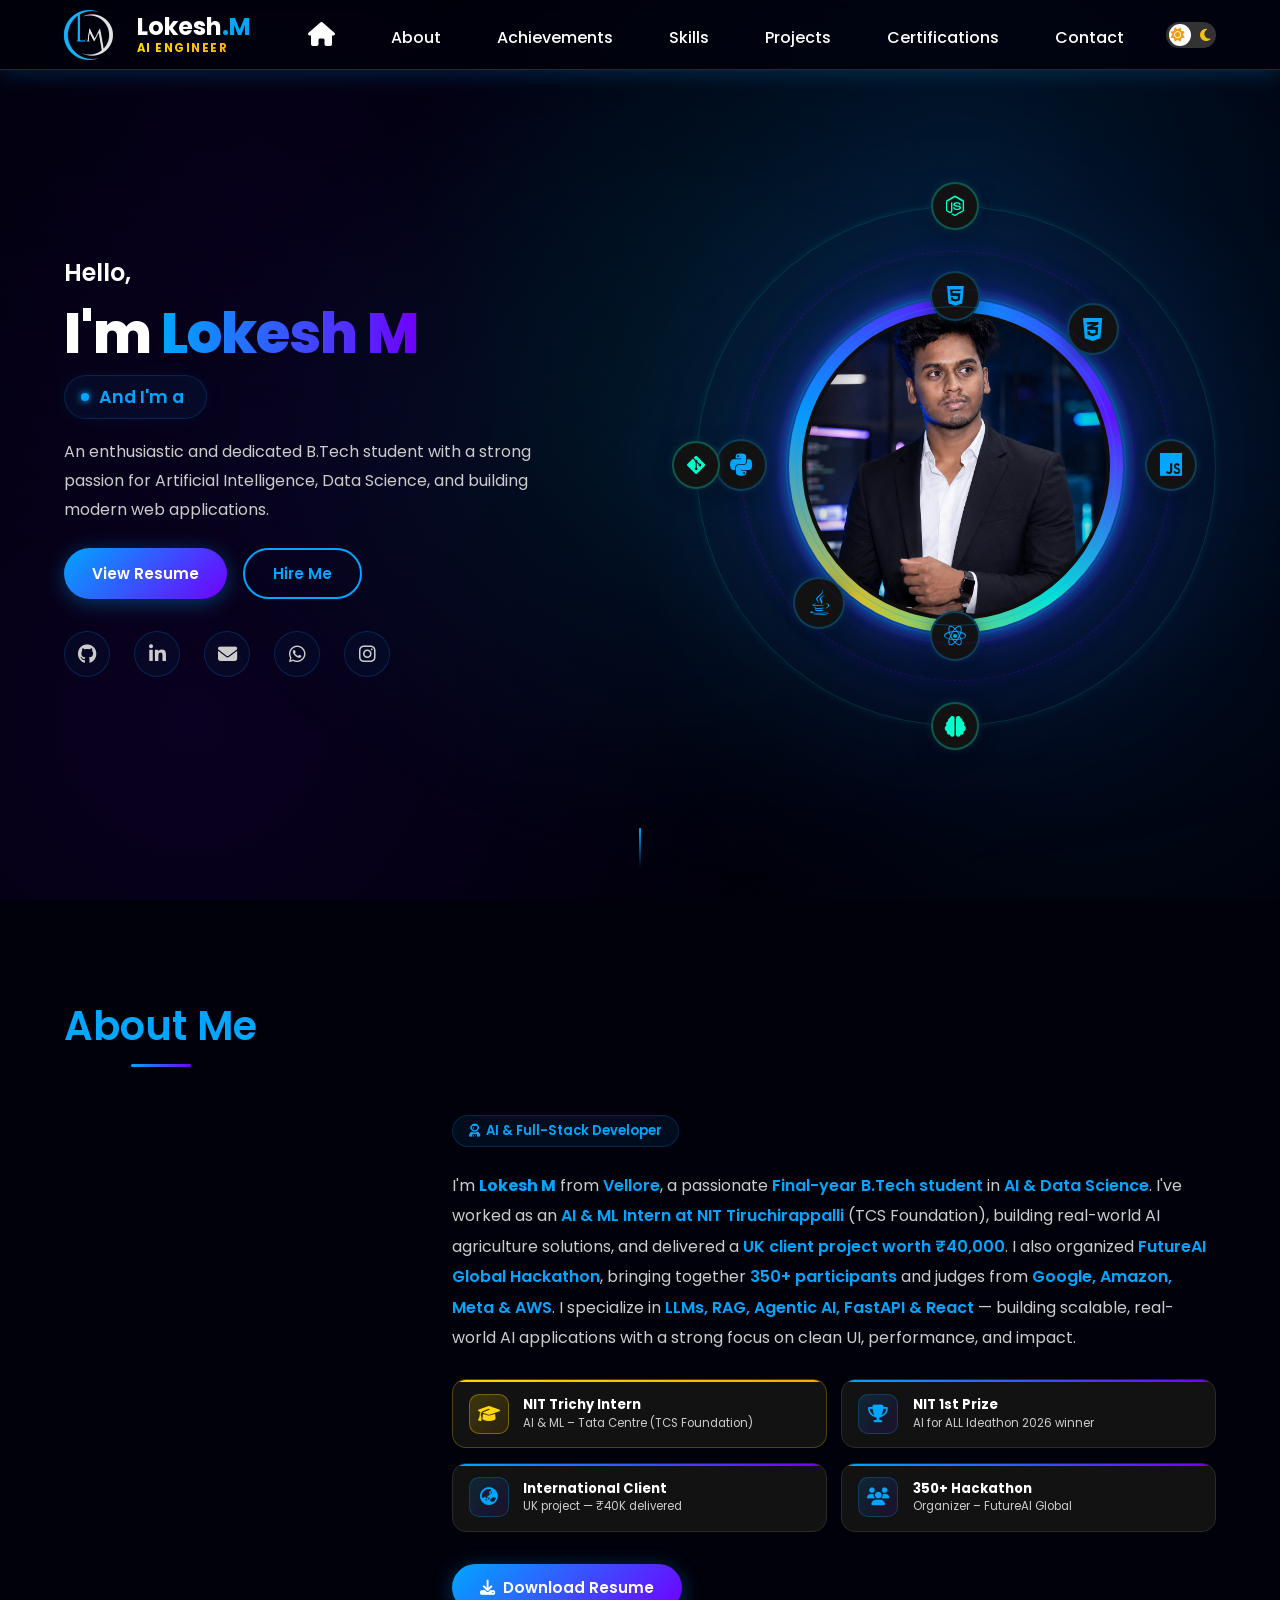
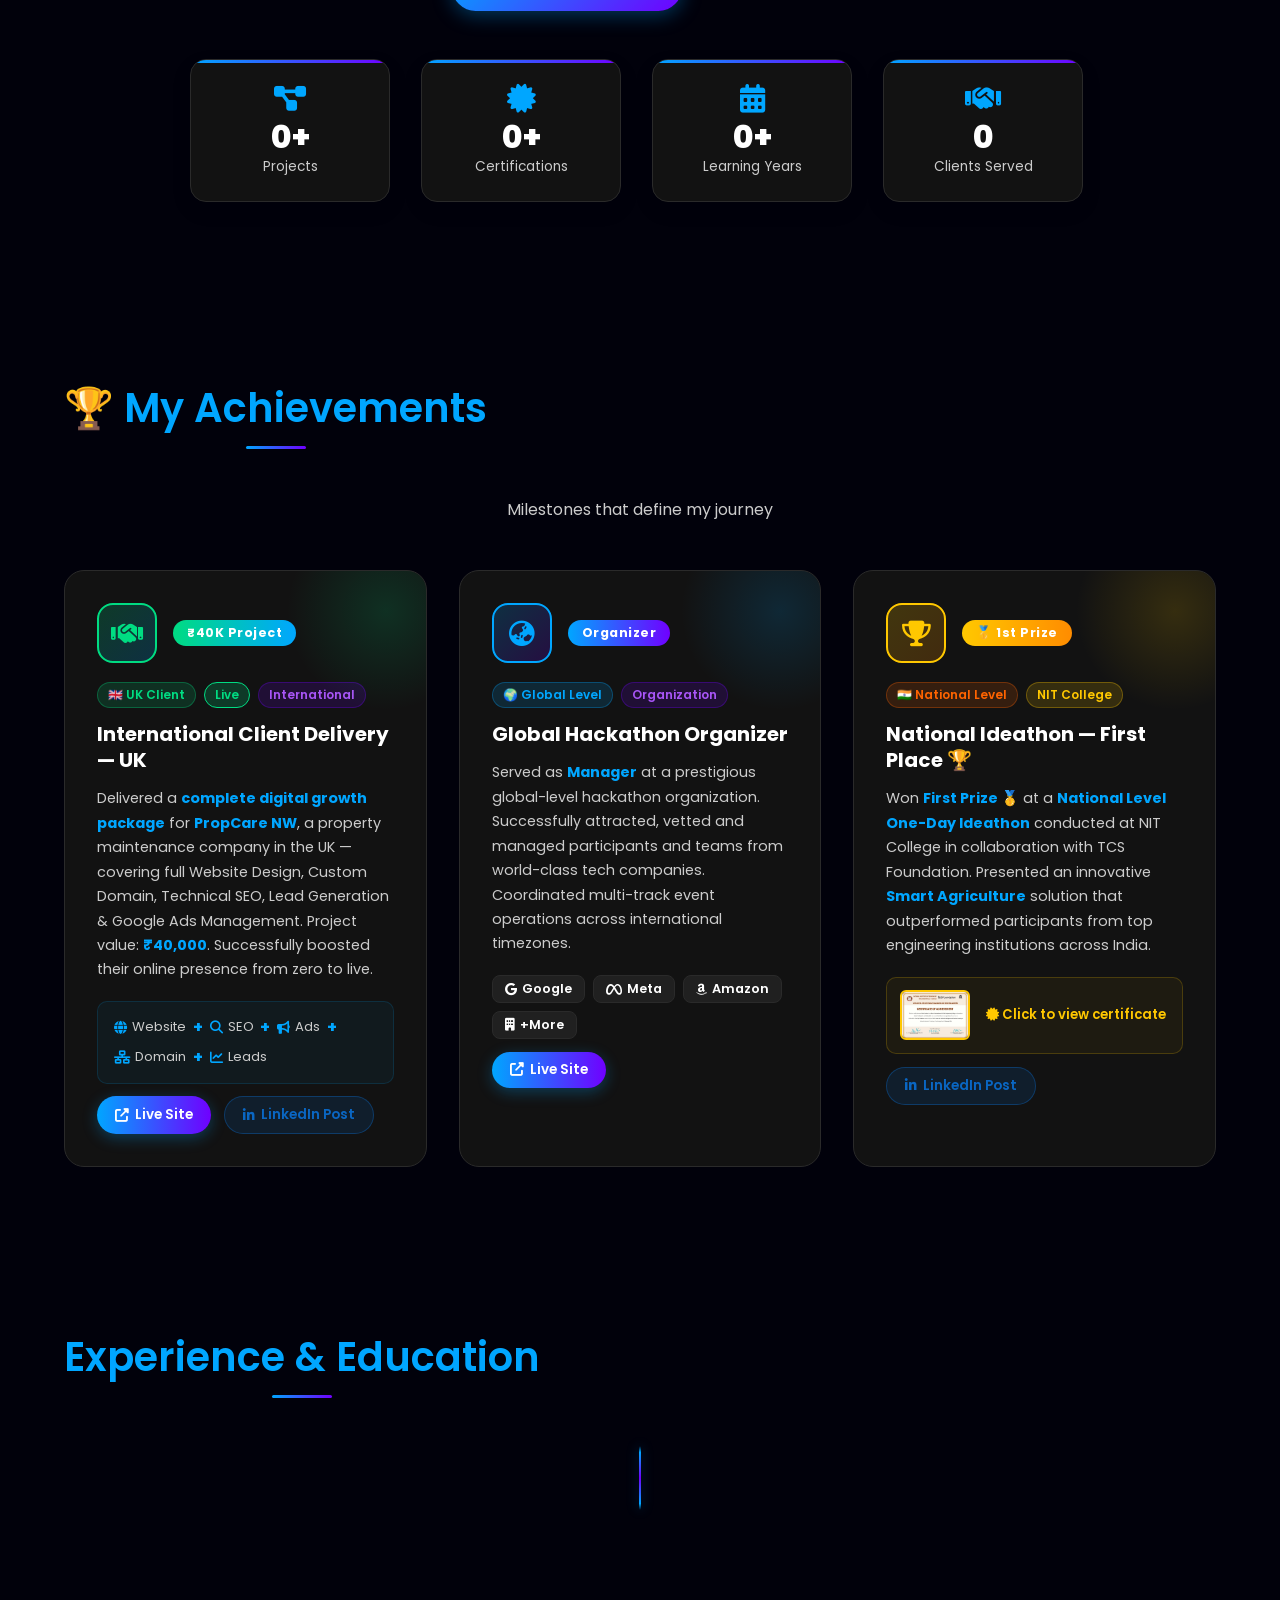
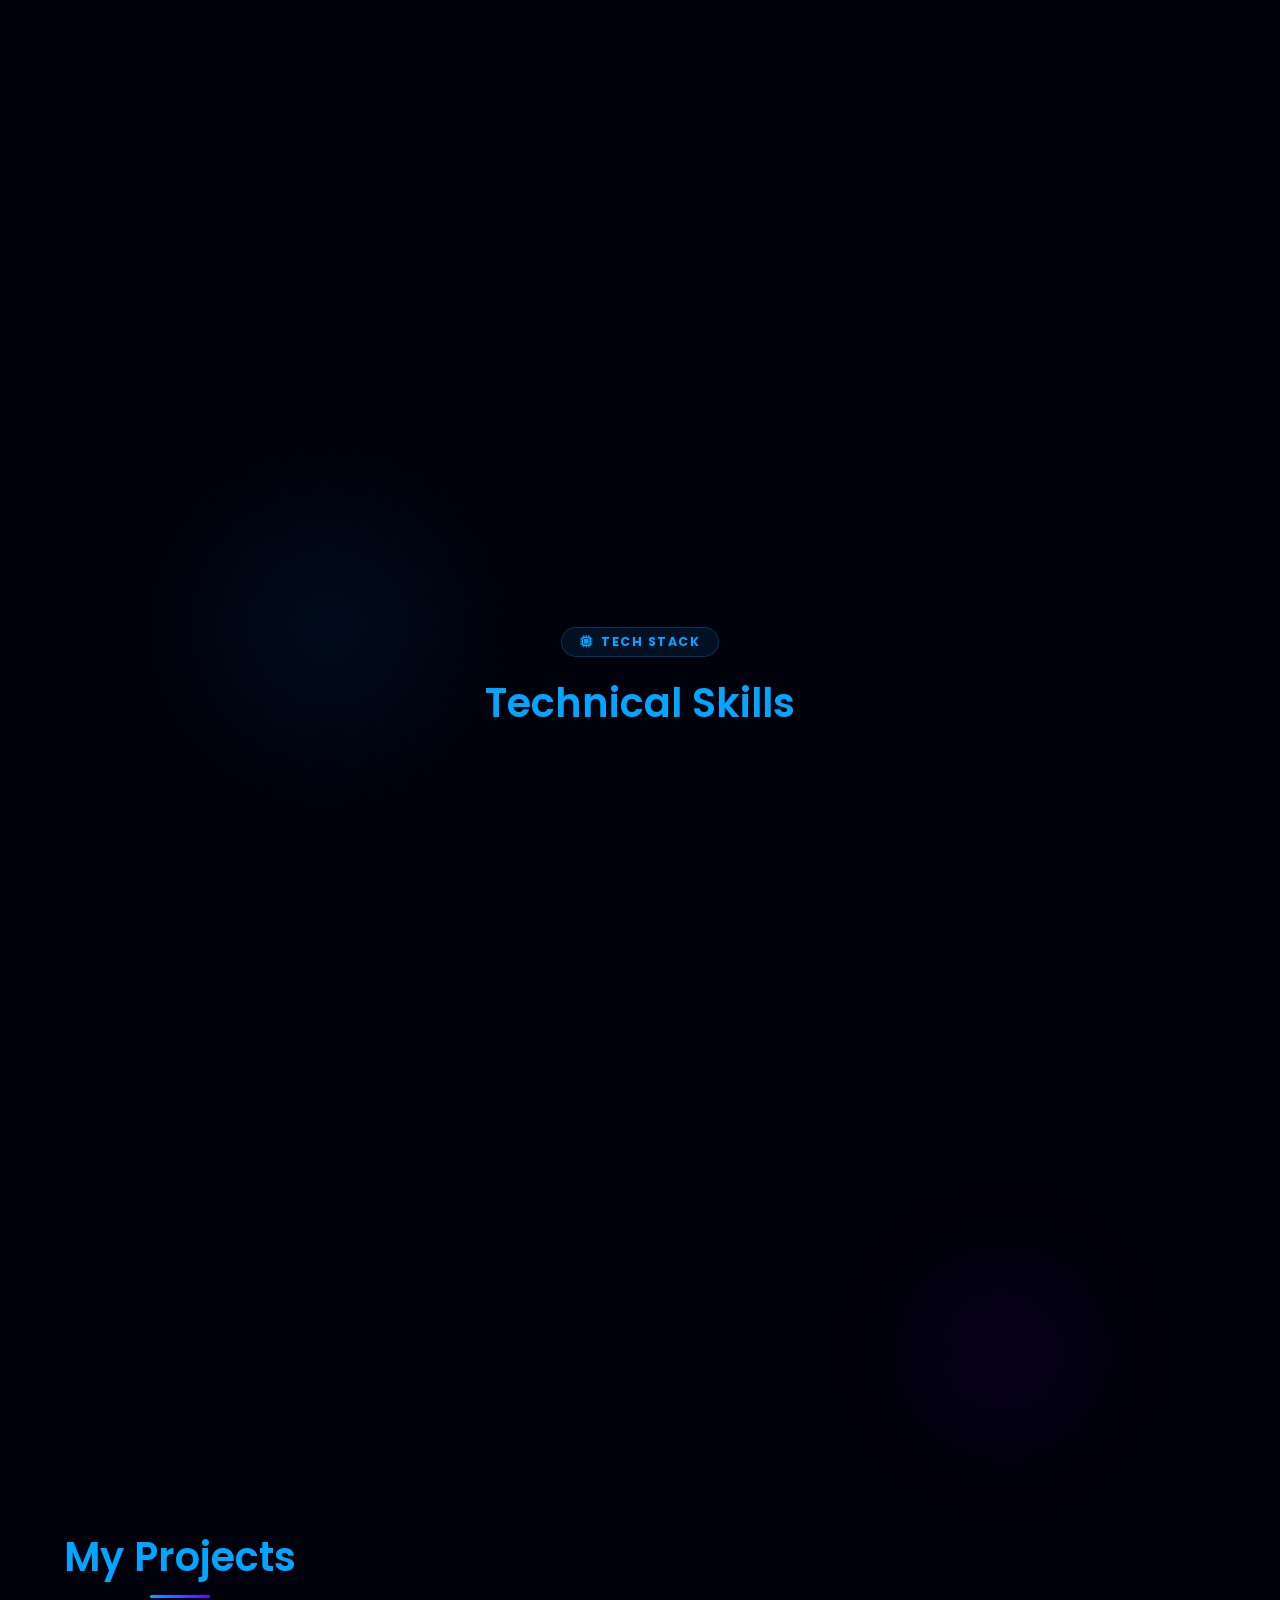
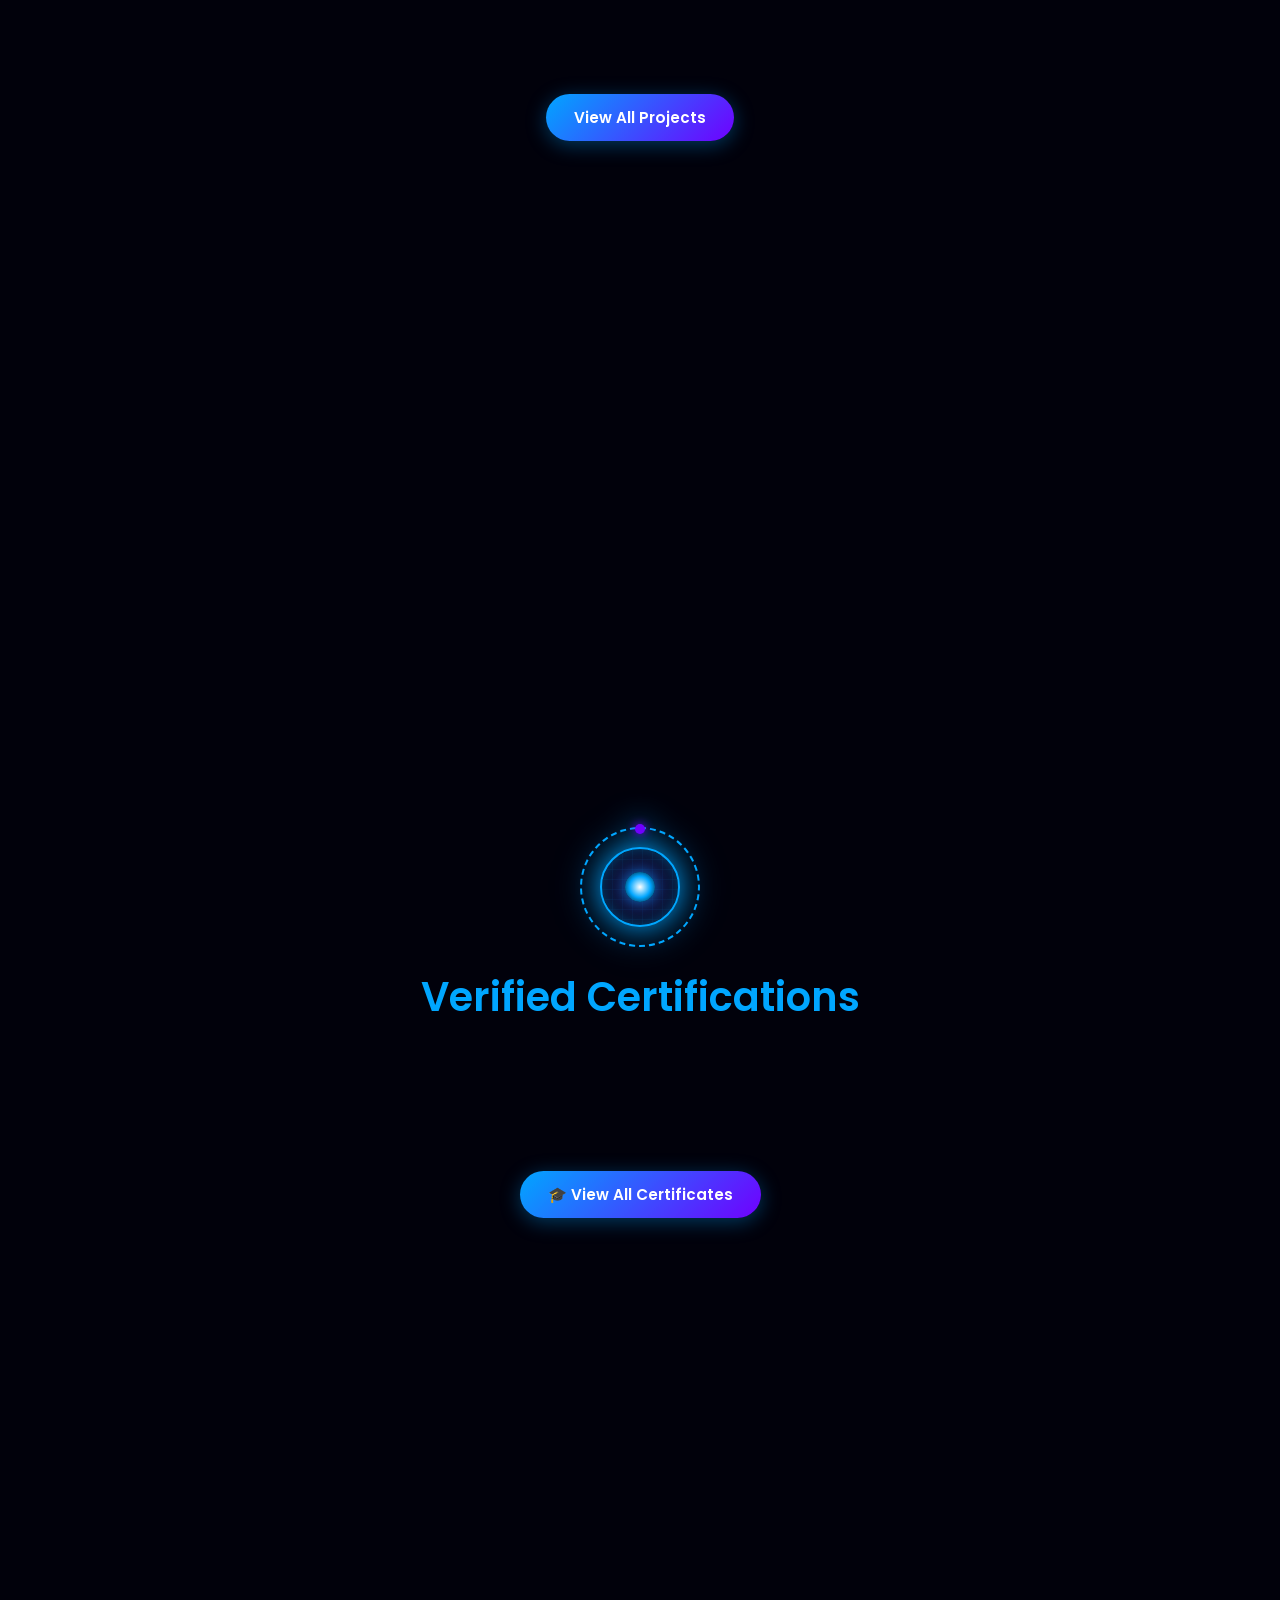
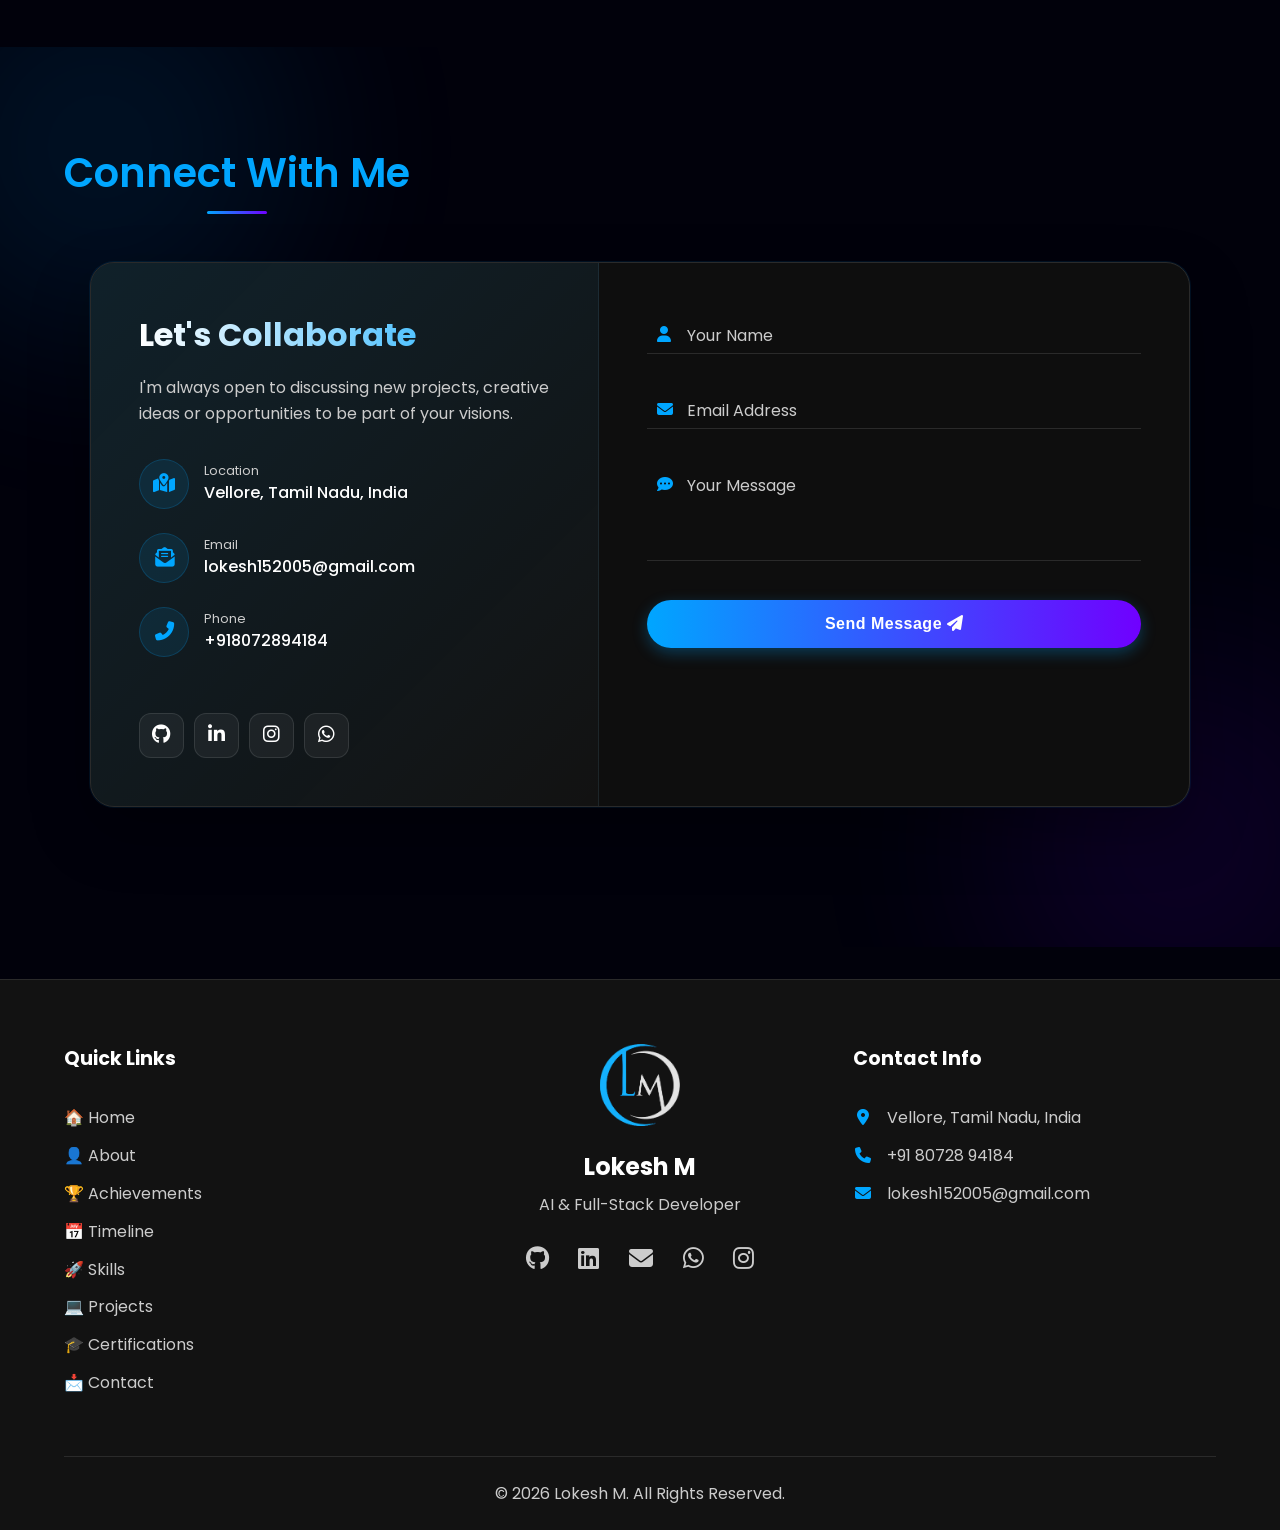
==== commit 0e71d2d2: "Enhance styling and animations in index.html Refactor styles and animations for improved visual effe" ====
--- a/index.html
+++ b/index.html
@@ -821,8 +821,28 @@
             gap: 2rem;
             /* Changed flex-wrap from wrap-reverse to wrap for better control */
             flex-wrap: wrap;
-            background: radial-gradient(circle at top right, rgba(0, 166, 255, 0.1), transparent 40%),
-                radial-gradient(circle at bottom left, rgba(112, 0, 255, 0.05), transparent 40%);
+            background: radial-gradient(circle at 75% 20%, rgba(0, 166, 255, 0.13), transparent 45%),
+                radial-gradient(circle at 15% 80%, rgba(112, 0, 255, 0.09), transparent 45%),
+                radial-gradient(circle at 50% 50%, rgba(0, 255, 204, 0.04), transparent 55%),
+                radial-gradient(circle at 85% 70%, rgba(0, 166, 255, 0.07), transparent 35%),
+                radial-gradient(circle at 20% 20%, rgba(112, 0, 255, 0.06), transparent 35%);
+            position: relative;
+            overflow: hidden;
+        }
+
+        /* Subtle HUD grid overlay */
+        #home::before {
+            content: '';
+            position: absolute;
+            inset: 0;
+            background-image:
+                linear-gradient(rgba(0, 166, 255, 0.028) 1px, transparent 1px),
+                linear-gradient(90deg, rgba(0, 166, 255, 0.028) 1px, transparent 1px);
+            background-size: 60px 60px;
+            z-index: 0;
+            pointer-events: none;
+            mask-image: radial-gradient(ellipse 80% 80% at 50% 50%, black 30%, transparent 100%);
+            -webkit-mask-image: radial-gradient(ellipse 80% 80% at 50% 50%, black 30%, transparent 100%);
         }
 
         .home-content {
@@ -871,14 +891,73 @@
             }
         }
 
+        /* === TYPED TEXT CONTAINER UPGRADE === */
+        .typed-text-wrapper {
+            display: inline-flex;
+            align-items: center;
+            gap: 10px;
+            background: rgba(0, 166, 255, 0.06);
+            border: 1px solid rgba(0, 166, 255, 0.18);
+            border-radius: 50px;
+            padding: 8px 22px 8px 16px;
+            margin-bottom: 1.2rem;
+            backdrop-filter: blur(8px);
+            -webkit-backdrop-filter: blur(8px);
+            box-shadow: 0 0 20px rgba(0, 166, 255, 0.06), inset 0 0 12px rgba(0, 166, 255, 0.03);
+            transition: box-shadow 0.4s ease;
+        }
+
+        .typed-text-wrapper:hover {
+            box-shadow: 0 0 30px rgba(0, 166, 255, 0.15), inset 0 0 20px rgba(0, 166, 255, 0.05);
+        }
+
+        body.light-mode .typed-text-wrapper {
+            background: rgba(0, 86, 179, 0.06);
+            border-color: rgba(0, 86, 179, 0.18);
+            box-shadow: 0 0 20px rgba(0, 86, 179, 0.06);
+        }
+
+        /* Live status dot before typed text */
+        .typed-live-dot {
+            width: 8px;
+            height: 8px;
+            border-radius: 50%;
+            background: var(--primary-color);
+            flex-shrink: 0;
+            box-shadow: 0 0 6px var(--primary-color), 0 0 14px rgba(0, 166, 255, 0.4);
+            animation: typed-dot-pulse 1.6s ease-in-out infinite;
+        }
+
+        @keyframes typed-dot-pulse {
+            0%, 100% { opacity: 1; transform: scale(1); box-shadow: 0 0 6px var(--primary-color), 0 0 14px rgba(0, 166, 255, 0.4); }
+            50% { opacity: 0.6; transform: scale(0.75); box-shadow: 0 0 3px var(--primary-color); }
+        }
+
         .typed-text {
-            font-size: 1.8rem;
+            font-size: 1.1rem;
             color: var(--primary-color);
             font-weight: 600;
-            min-height: 3rem;
-            margin-bottom: 1rem;
-            text-align: left;
-            text-shadow: 0 0 10px rgba(0, 166, 255, 0.3);
+            white-space: nowrap;
+            overflow: hidden;
+            text-overflow: ellipsis;
+        }
+
+        /* Custom glow cursor replacing typed.js default */
+        .typed-cursor {
+            display: inline-block;
+            width: 3px;
+            height: 1.2em;
+            background: var(--primary-color);
+            margin-left: 2px;
+            border-radius: 2px;
+            vertical-align: middle;
+            animation: typed-cursor-glow 0.9s ease-in-out infinite;
+            box-shadow: 0 0 8px var(--primary-color), 0 0 20px rgba(0, 166, 255, 0.5);
+        }
+
+        @keyframes typed-cursor-glow {
+            0%, 100% { opacity: 1; box-shadow: 0 0 8px var(--primary-color), 0 0 20px rgba(0, 166, 255, 0.5); }
+            50% { opacity: 0; box-shadow: 0 0 0px transparent; }
         }
 
         .home-description {
@@ -952,20 +1031,40 @@
         }
 
         .social-icon {
-            width: 45px;
-            height: 45px;
+            width: 46px;
+            height: 46px;
             display: flex;
             justify-content: center;
             align-items: center;
-            border: 2px solid var(--border-color);
+            border: 1.5px solid rgba(0, 166, 255, 0.2);
             border-radius: 50%;
             font-size: 1.2rem;
             color: var(--secondary-text-color);
-            transition: all 0.3s ease;
+            transition: all 0.35s cubic-bezier(0.25, 0.8, 0.25, 1);
             position: relative;
             z-index: 1;
             overflow: hidden;
-            background: rgba(255, 255, 255, 0.05);
+            background: rgba(0, 166, 255, 0.04);
+            backdrop-filter: blur(4px);
+        }
+
+        /* Expanding glow ring on hover */
+        .social-icon::before {
+            content: '';
+            position: absolute;
+            inset: -3px;
+            border-radius: 50%;
+            border: 2px solid var(--primary-color);
+            opacity: 0;
+            transform: scale(0.7);
+            transition: all 0.35s cubic-bezier(0.25, 0.8, 0.25, 1);
+            pointer-events: none;
+        }
+
+        .social-icon:hover::before {
+            opacity: 0.6;
+            transform: scale(1.1);
+            box-shadow: 0 0 12px var(--primary-color);
         }
 
         .social-icon::after {
@@ -973,9 +1072,10 @@
             position: absolute;
             width: 0%;
             height: 100%;
-            background: var(--primary-color);
+            background: linear-gradient(135deg, var(--primary-color), var(--accent-color));
             z-index: -1;
-            transition: width 0.3s ease;
+            transition: width 0.35s cubic-bezier(0.25, 0.8, 0.25, 1);
+            border-radius: 50%;
         }
 
         .social-icon:hover::after {
@@ -985,8 +1085,8 @@
         .social-icon:hover {
             color: white;
             border-color: var(--primary-color);
-            transform: translateY(-5px);
-            box-shadow: 0 5px 15px var(--shadow-color);
+            transform: translateY(-6px) scale(1.1);
+            box-shadow: 0 8px 20px rgba(0, 166, 255, 0.35), 0 0 15px rgba(0, 166, 255, 0.2);
         }
 
         /* === ORBIT ANIMATION === */
@@ -1031,38 +1131,75 @@
             display: flex;
             justify-content: center;
             align-items: center;
-        }
-
-        /* Spinning gradient border ring around the photo — PERFECT CIRCLE */
+            /* Subtle breathing animation so it never feels static */
+            animation: orbit-breathe 8s ease-in-out infinite;
+        }
+
+        @keyframes orbit-breathe {
+            0%, 100% { transform: scale(1); }
+            50% { transform: scale(1.015); }
+        }
+
+        @media (prefers-reduced-motion: reduce) {
+            .profile-orbit-container {
+                animation: none;
+            }
+        }
+
+        /* Tilt wrapper: handles desktop 3D mouse perspective (no CSS animation — set by JS) */
+        .profile-tilt-wrapper {
+            will-change: transform;
+            transform-style: preserve-3d;
+        }
+
+        /* Float animation on the img-box level so JS tilt on wrapper doesn't conflict */
         .profile-img-box {
             position: relative;
             width: 320px;
             height: 320px;
             border-radius: 50%;
-            padding: 5px;
+            padding: 6px;
             z-index: 10;
             animation: float-profile 6s ease-in-out infinite;
         }
 
-        /* Single spinning conic border — full color */
+        /* Single spinning conic border — full color, premium */
         .profile-img-box::before {
             content: '';
             position: absolute;
-            inset: -5px;
+            inset: -7px;
             border-radius: 50%;
             background: conic-gradient(from 0deg,
-                    #00a6ff,
-                    #7000ff,
-                    #00ffcc,
-                    #ffd700,
-                    #00a6ff);
-            animation: spin-border 3s linear infinite;
+                    var(--primary-color) 0deg,
+                    #7000ff 72deg,
+                    #00ffcc 144deg,
+                    #ffd700 216deg,
+                    var(--primary-color) 288deg,
+                    #7000ff 360deg);
+            animation: spin-border 5s linear infinite;
             z-index: -1;
-        }
-
-        /* No ::after double layer — removed */
+            filter: drop-shadow(0 0 8px rgba(0, 166, 255, 0.6)) drop-shadow(0 0 18px rgba(112, 0, 255, 0.3));
+        }
+
+        /* Inner vignette — blends photo edges into dark bg */
         .profile-img-box::after {
-            display: none;
+            content: '';
+            position: absolute;
+            inset: 6px;
+            border-radius: 50%;
+            background: radial-gradient(circle,
+                transparent 55%,
+                rgba(0, 0, 0, 0.35) 80%,
+                rgba(0, 0, 0, 0.55) 100%);
+            z-index: 2;
+            pointer-events: none;
+        }
+
+        body.light-mode .profile-img-box::after {
+            background: radial-gradient(circle,
+                transparent 50%,
+                rgba(0, 0, 0, 0.12) 80%,
+                rgba(0, 0, 0, 0.22) 100%);
         }
 
         /* === OUTER BLUR GLOW AURA around photo === */
@@ -1179,10 +1316,11 @@
             height: 100%;
             border-radius: 50%;
             object-fit: cover;
-            object-position: center top;
+            object-position: center 15%;
             border: 4px solid var(--card-bg-color);
             background: var(--card-bg-color);
             box-shadow: 0 0 40px rgba(0, 166, 255, 0.4), 0 0 80px rgba(112, 0, 255, 0.2);
+            display: block;
         }
 
         /* Orbit rings */
@@ -1240,7 +1378,8 @@
             font-size: 1.6rem;
             color: var(--primary-color);
             box-shadow: 0 4px 20px rgba(0, 0, 0, 0.4), 0 0 10px rgba(0, 166, 255, 0.2);
-            transition: all 0.3s ease;
+            transition: all 0.35s cubic-bezier(0.25, 0.8, 0.25, 1);
+            backdrop-filter: blur(6px);
         }
 
         .ring-1 .orbit-icon {
@@ -1333,11 +1472,11 @@
         }
 
         .orbit-icon:hover {
-            transform: scale(1.3) !important;
+            transform: scale(1.35) !important;
             border-color: var(--primary-color);
-            background: var(--primary-color);
+            background: linear-gradient(135deg, var(--primary-color), var(--accent-color));
             color: white;
-            box-shadow: 0 0 25px var(--primary-color), 0 0 50px rgba(0, 166, 255, 0.3);
+            box-shadow: 0 0 30px var(--primary-color), 0 0 60px rgba(0, 166, 255, 0.4), 0 0 6px rgba(0, 166, 255, 0.8);
         }
 
         /* === ABOUT SECTION === */
@@ -1361,6 +1500,35 @@
             align-items: center;
             margin: 0 auto;
             flex-shrink: 0;
+            /* 3D tilt perspective origin */
+            perspective: 900px;
+            perspective-origin: center center;
+        }
+
+        /* 3D inner tilt container */
+        .about-img-inner {
+            position: relative;
+            width: 100%;
+            height: 100%;
+            display: flex;
+            justify-content: center;
+            align-items: center;
+            transform-style: preserve-3d;
+            transform: rotateY(0deg) rotateX(0deg);
+            transition: transform 0.08s linear;
+            will-change: transform;
+        }
+
+        /* Scroll-reveal initial state (JS will remove class) */
+        .about-img-inner.scroll-reveal-init {
+            transform: rotateY(18deg) scale(0.94);
+            opacity: 0;
+        }
+
+        .about-img-inner.scroll-revealed {
+            transform: rotateY(0deg) scale(1);
+            opacity: 1;
+            transition: transform 0.85s cubic-bezier(0.25, 0.8, 0.25, 1), opacity 0.85s ease;
         }
 
         /* Pulse Rings — adapted for rectangle */
@@ -1418,6 +1586,11 @@
             box-shadow: 0 0 30px var(--shadow-color);
         }
 
+        /* Glow border intensification on tilt */
+        .about-img-inner.tilted .about-section .profile-img {
+            box-shadow: 0 25px 70px rgba(0, 0, 0, 0.65), 0 0 45px rgba(0, 166, 255, 0.35);
+        }
+
         /* Image Styles — full photo, rounded rectangle */
         .about-section .profile-img {
             width: 100%;
@@ -1435,6 +1608,25 @@
         .about-image-wrapper:hover .profile-img {
             transform: scale(1.02);
             box-shadow: 0 25px 70px rgba(0, 0, 0, 0.6), 0 0 40px rgba(0, 166, 255, 0.3);
+        }
+
+        /* On mobile/touch: keep simple, no tilt JS effects */
+        @media (hover: none), (pointer: coarse) {
+            .about-img-inner {
+                transition: transform 0.85s cubic-bezier(0.25, 0.8, 0.25, 1), opacity 0.85s ease;
+            }
+        }
+
+        @media (prefers-reduced-motion: reduce) {
+            .about-img-inner.scroll-reveal-init {
+                transform: none;
+                opacity: 0;
+            }
+            .about-img-inner.scroll-revealed {
+                transform: none;
+                opacity: 1;
+                transition: opacity 0.4s ease;
+            }
         }
 
         .about-text {
@@ -3323,6 +3515,36 @@
                 flex-direction: column;
                 gap: 8px;
                 text-align: center;
+            }
+
+            .home-content h1,
+            .typed-text {
+                text-align: center;
+            }
+
+            .typed-text-wrapper {
+                justify-content: center;
+                max-width: 100%;
+                white-space: nowrap;
+                overflow: hidden;
+            }
+        }
+
+        @media (prefers-reduced-motion: reduce) {
+            /* Disable only new home/about animations; keep logo intro and other existing ones */
+            .typed-live-dot,
+            .typed-cursor,
+            .profile-img-box,
+            .profile-img-box::before,
+            .profile-aura-blue,
+            .profile-aura-purple,
+            .profile-aura-cyan,
+            .profile-glow-ring-1,
+            .profile-glow-ring-2,
+            .profile-orbit-container,
+            .orbit-ring,
+            .home-profile-animation::before {
+                animation: none !important;
             }
         }
 
@@ -5209,7 +5431,7 @@
                 <label for="theme-toggle">
                     <i class="fas fa-sun"></i>
                     <i class="fas fa-moon"></i>
-                </label>
+                </label> 
             </div>
             <div class="nav-toggle" id="navToggle">
                 <span></span>
@@ -5223,7 +5445,11 @@
         <div class="home-content" data-aos="fade-right">
             <h3>Hello,</h3>
             <h1>I'm <span class="animate-text">Lokesh M</span></h1>
-            <div class="typed-text">And I'm a <span id="typed"></span></div>
+
+            <div class="typed-text-wrapper">
+                <span class="typed-live-dot" aria-hidden="true"></span>
+                <span class="typed-text">And I'm a <span id="typed"></span></span>
+            </div>
 
             <p class="home-description">
                 An enthusiastic and dedicated B.Tech student with a strong passion for Artificial Intelligence, Data
@@ -5249,7 +5475,7 @@
             </div>
         </div>
 
-        <div class="home-profile-animation" data-aos="zoom-in" data-aos-delay="200">
+        <div class="home-profile-animation" data-aos="zoom-in" data-aos-delay="200" id="home-profile-animation">
             <div class="profile-orbit-container">
                 <!-- Blurred color aura glow behind photo -->
                 <div class="profile-aura profile-aura-blue"></div>
@@ -5260,9 +5486,11 @@
                 <div class="profile-glow-ring profile-glow-ring-1"></div>
                 <div class="profile-glow-ring profile-glow-ring-2"></div>
 
-                <!-- Profile Photo -->
-                <div class="profile-img-box">
-                    <img src="aboutlokesh.png" alt="Lokesh M" class="profile-img" />
+                <!-- Profile Photo — wrapped in tilt container for desktop 3D mouse effect -->
+                <div class="profile-tilt-wrapper" id="profileTiltWrapper">
+                    <div class="profile-img-box" id="profileImgBox">
+                        <img src="aboutlokesh.png" alt="Lokesh M" class="profile-img" />
+                    </div>
                 </div>
 
                 <!-- Inner orbit ring: 2 icons -->
@@ -5292,10 +5520,13 @@
     <section id="about" data-aos="fade-up">
         <h2 class="section-title">About Me</h2>
         <div class="about-section">
-            <!-- Profile Image with Pulse & Spin Animation -->
-            <div class="about-image-wrapper profile-pulse">
+            <!-- Profile Image with Pulse & Spin Animation + 3D scroll-reveal/tilt -->
+            <div class="about-image-wrapper profile-pulse" id="aboutImgWrapper">
                 <div class="spin-ring"></div>
-                <img src="lokeshm2026.jpeg" alt="About Lokesh" class="profile-img" data-aos="fade-right" />
+                <!-- Inner tilt/reveal container -->
+                <div class="about-img-inner scroll-reveal-init" id="aboutImgInner">
+                <img src="lokeshm2026.png" alt="About Lokesh" class="profile-img" />
+                </div>
             </div>
             <div class="about-text-block" data-aos="fade-left">
                 <div class="about-label"><i class="fas fa-user-astronaut"></i> AI & Full-Stack Developer</div>
@@ -7184,6 +7415,184 @@
 
     </script>
 
+    <!-- ============================================================
+         PREMIUM 3D UPGRADE — HOME PROFILE TILT + ABOUT SCROLL REVEAL
+         Pure vanilla JS — no external libs, GPU-accelerated transforms
+    ============================================================ -->
+    <script>
+    (function() {
+        'use strict';
+
+        var prefersReducedMotion = window.matchMedia('(prefers-reduced-motion: reduce)').matches;
+        var isPointerFine = window.matchMedia('(hover: hover) and (pointer: fine)').matches;
+        var isTouchDevice = ('ontouchstart' in window) || (navigator.maxTouchPoints > 0);
+
+        /* =============================================
+           1) HOME PROFILE PHOTO — DESKTOP 3D MOUSE TILT
+           Tilt applied to profileTiltWrapper's transform.
+           Float animation stays on the same element.
+           Max tilt: ±9deg.
+        ============================================= */
+        function initHomeTilt() {
+            if (prefersReducedMotion || isTouchDevice || !isPointerFine) return;
+
+            var homeSection = document.getElementById('home');
+            var tiltWrapper = document.getElementById('profileTiltWrapper');
+            if (!homeSection || !tiltWrapper) return;
+
+            var rafId = null;
+            var targetRX = 0, targetRY = 0;
+            var currentRX = 0, currentRY = 0;
+            var isOver = false;
+
+            function lerp(a, b, t) { return a + (b - a) * t; }
+
+            function tick() {
+                rafId = null;
+                currentRX = lerp(currentRX, targetRX, 0.1);
+                currentRY = lerp(currentRY, targetRY, 0.1);
+
+                // Apply tilt via perspective wrapper — float animation is also on this element
+                // We compose: existing translateY from float anim is on the CSS keyframe;
+                // we apply rotateX/Y via inline style transform WITHOUT overriding the float.
+                // Strategy: apply perspective + rotate to the wrapper; float keyframe is also on wrapper.
+                // We must avoid fighting the keyframe — use a separate translateZ trick.
+                tiltWrapper.style.transform = 'perspective(900px) rotateX(' + currentRX.toFixed(3) + 'deg) rotateY(' + currentRY.toFixed(3) + 'deg)';
+
+                var stillMoving = Math.abs(currentRX - targetRX) > 0.01 || Math.abs(currentRY - targetRY) > 0.01;
+                if (stillMoving || isOver) {
+                    rafId = requestAnimationFrame(tick);
+                }
+            }
+
+            function onMouseMove(e) {
+                var rect = homeSection.getBoundingClientRect();
+                var cx = rect.left + rect.width / 2;
+                var cy = rect.top + rect.height / 2;
+                var dx = (e.clientX - cx) / (rect.width / 2);
+                var dy = (e.clientY - cy) / (rect.height / 2);
+
+                // Max 9deg each axis
+                targetRY = dx * 9;
+                targetRX = -dy * 7;
+
+                if (!rafId) rafId = requestAnimationFrame(tick);
+            }
+
+            function onMouseLeave() {
+                isOver = false;
+                targetRX = 0;
+                targetRY = 0;
+                if (!rafId) rafId = requestAnimationFrame(tick);
+            }
+
+            function onMouseEnter() {
+                isOver = true;
+            }
+
+            homeSection.addEventListener('mousemove', onMouseMove, { passive: true });
+            homeSection.addEventListener('mouseleave', onMouseLeave, { passive: true });
+            homeSection.addEventListener('mouseenter', onMouseEnter, { passive: true });
+        }
+
+        /* =============================================
+           2) ABOUT IMAGE — SCROLL-DRIVEN 3D REVEAL
+           On scroll into view: rotateY 18deg -> 0deg + fade in
+           Uses IntersectionObserver.
+        ============================================= */
+        function initAboutScrollReveal() {
+            var innerEl = document.getElementById('aboutImgInner');
+            if (!innerEl) return;
+
+            if (prefersReducedMotion) {
+                innerEl.classList.remove('scroll-reveal-init');
+                innerEl.classList.add('scroll-revealed');
+                return;
+            }
+
+            var revealed = false;
+            var observer = new IntersectionObserver(function(entries) {
+                entries.forEach(function(entry) {
+                    if (entry.isIntersecting && !revealed) {
+                        revealed = true;
+                        innerEl.classList.remove('scroll-reveal-init');
+                        innerEl.classList.add('scroll-revealed');
+                        observer.disconnect();
+                    }
+                });
+            }, { threshold: 0.25 });
+
+            observer.observe(innerEl);
+        }
+
+        /* =============================================
+           3) ABOUT IMAGE — DESKTOP MOUSE TILT
+           Tied to cursor relative to image itself.
+           Max tilt: ±7deg. CSS transition handles lerp.
+        ============================================= */
+        function initAboutTilt() {
+            if (prefersReducedMotion || isTouchDevice || !isPointerFine) return;
+
+            var wrapper = document.getElementById('aboutImgWrapper');
+            var innerEl = document.getElementById('aboutImgInner');
+            if (!wrapper || !innerEl) return;
+
+            var rafId = null;
+            var targetRX = 0, targetRY = 0;
+            var currentRX = 0, currentRY = 0;
+
+            function lerp(a, b, t) { return a + (b - a) * t; }
+
+            function tick() {
+                rafId = null;
+                currentRX = lerp(currentRX, targetRX, 0.12);
+                currentRY = lerp(currentRY, targetRY, 0.12);
+
+                innerEl.style.transform = 'rotateX(' + currentRX.toFixed(3) + 'deg) rotateY(' + currentRY.toFixed(3) + 'deg)';
+
+                var stillMoving = Math.abs(currentRX - targetRX) > 0.02 || Math.abs(currentRY - targetRY) > 0.02;
+                if (stillMoving) rafId = requestAnimationFrame(tick);
+            }
+
+            wrapper.addEventListener('mousemove', function(e) {
+                var rect = wrapper.getBoundingClientRect();
+                var cx = rect.left + rect.width / 2;
+                var cy = rect.top + rect.height / 2;
+                var dx = (e.clientX - cx) / (rect.width / 2);
+                var dy = (e.clientY - cy) / (rect.height / 2);
+
+                // Clamp to -1..1
+                dx = Math.max(-1, Math.min(1, dx));
+                dy = Math.max(-1, Math.min(1, dy));
+
+                targetRY = dx * 7;
+                targetRX = -dy * 5;
+
+                if (!rafId) rafId = requestAnimationFrame(tick);
+            }, { passive: true });
+
+            wrapper.addEventListener('mouseleave', function() {
+                targetRX = 0;
+                targetRY = 0;
+                if (!rafId) rafId = requestAnimationFrame(tick);
+            }, { passive: true });
+        }
+
+        /* Boot everything after DOM ready */
+        function boot() {
+            initHomeTilt();
+            initAboutScrollReveal();
+            initAboutTilt();
+        }
+
+        if (document.readyState === 'loading') {
+            document.addEventListener('DOMContentLoaded', boot);
+        } else {
+            boot();
+        }
+    })();
+    </script>
+
     <script>
         // HARD SAFETY NET: no matter what happens with scripts, audio, or network,
         // force-remove the intro overlay after 4 seconds maximum so the site is
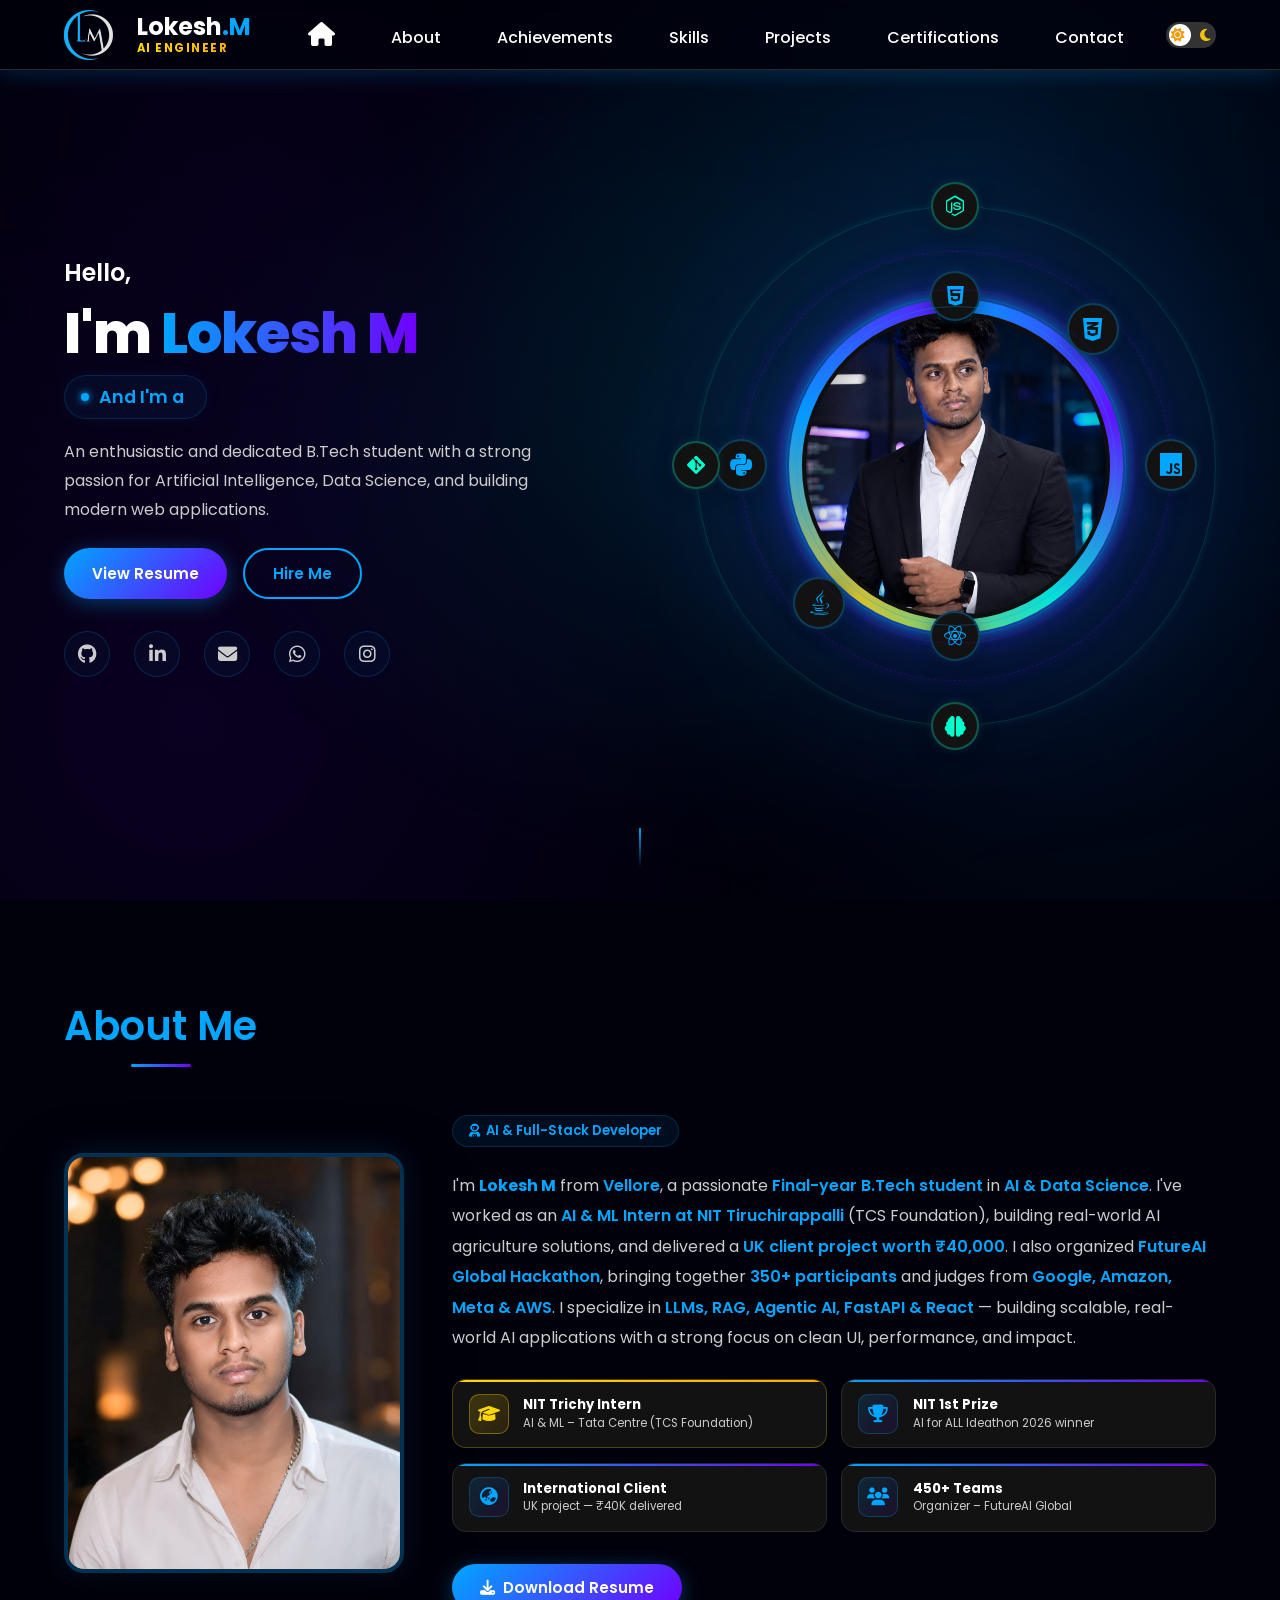
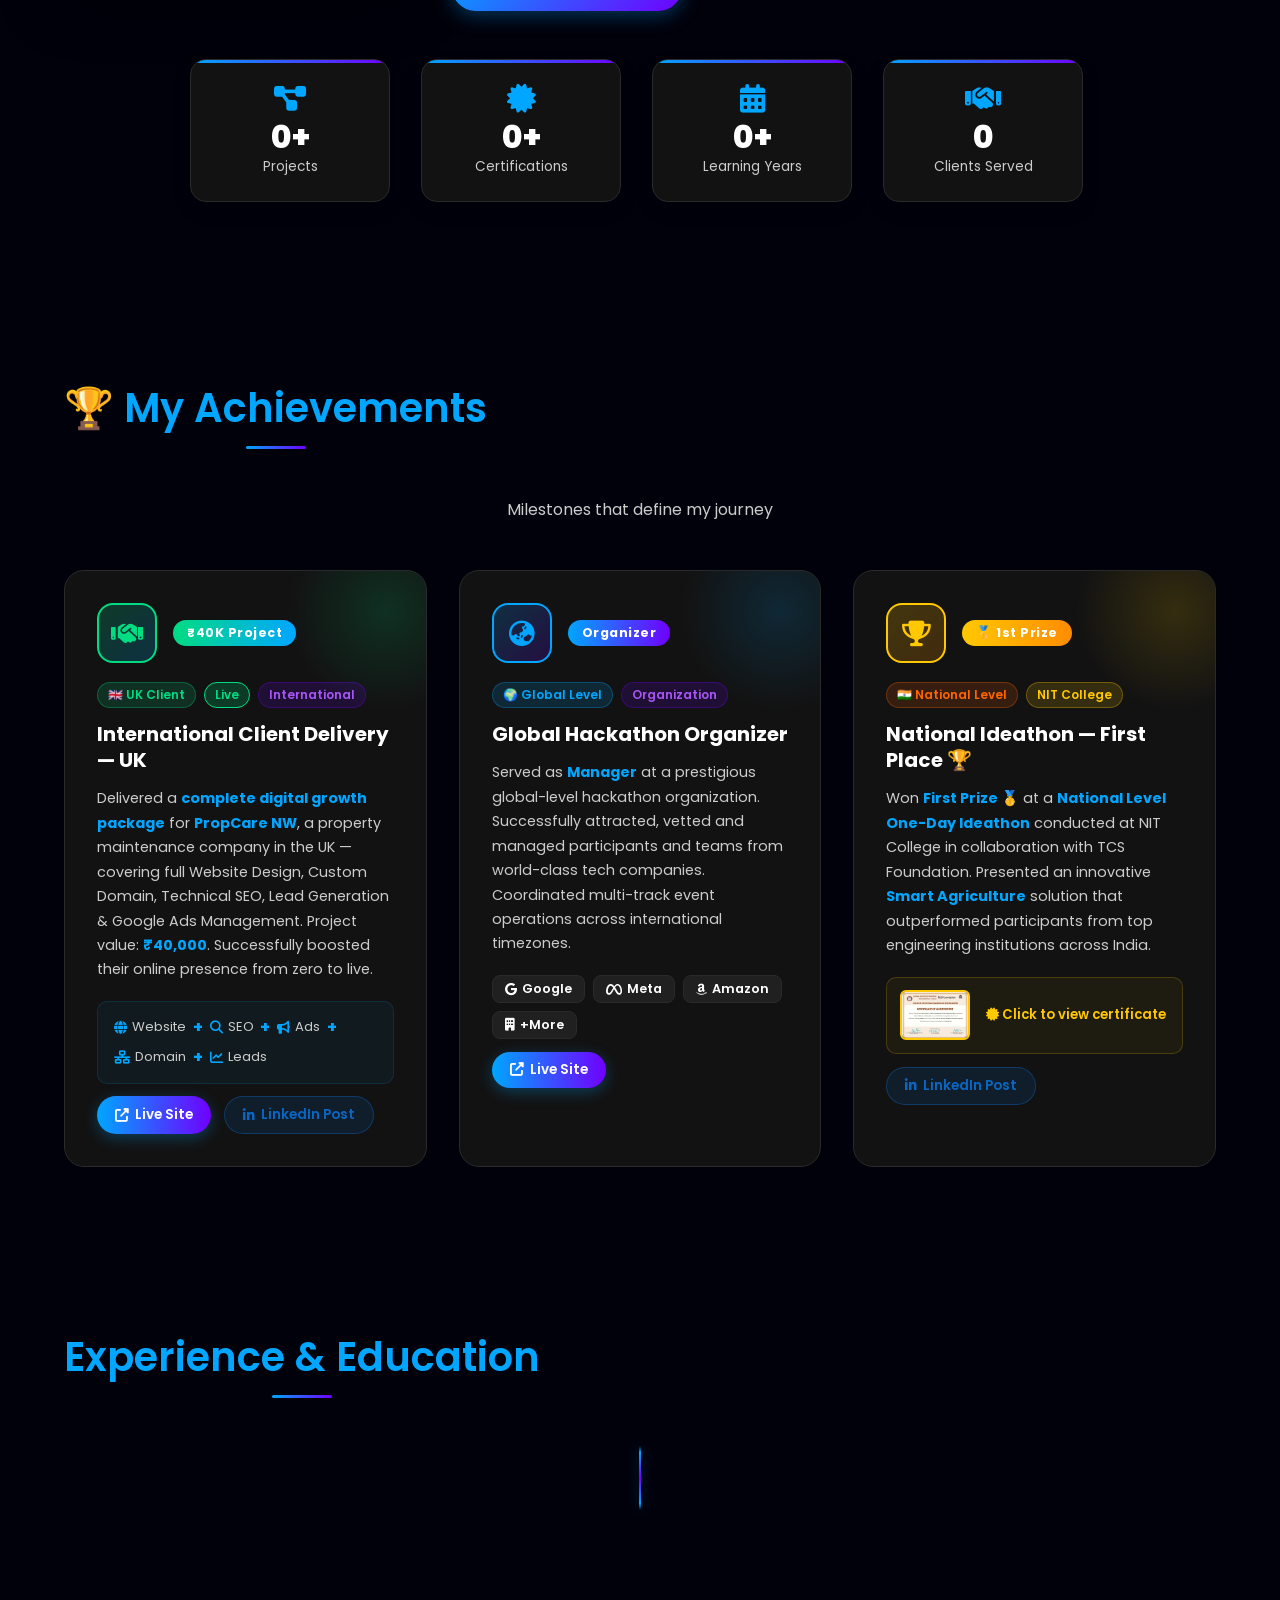
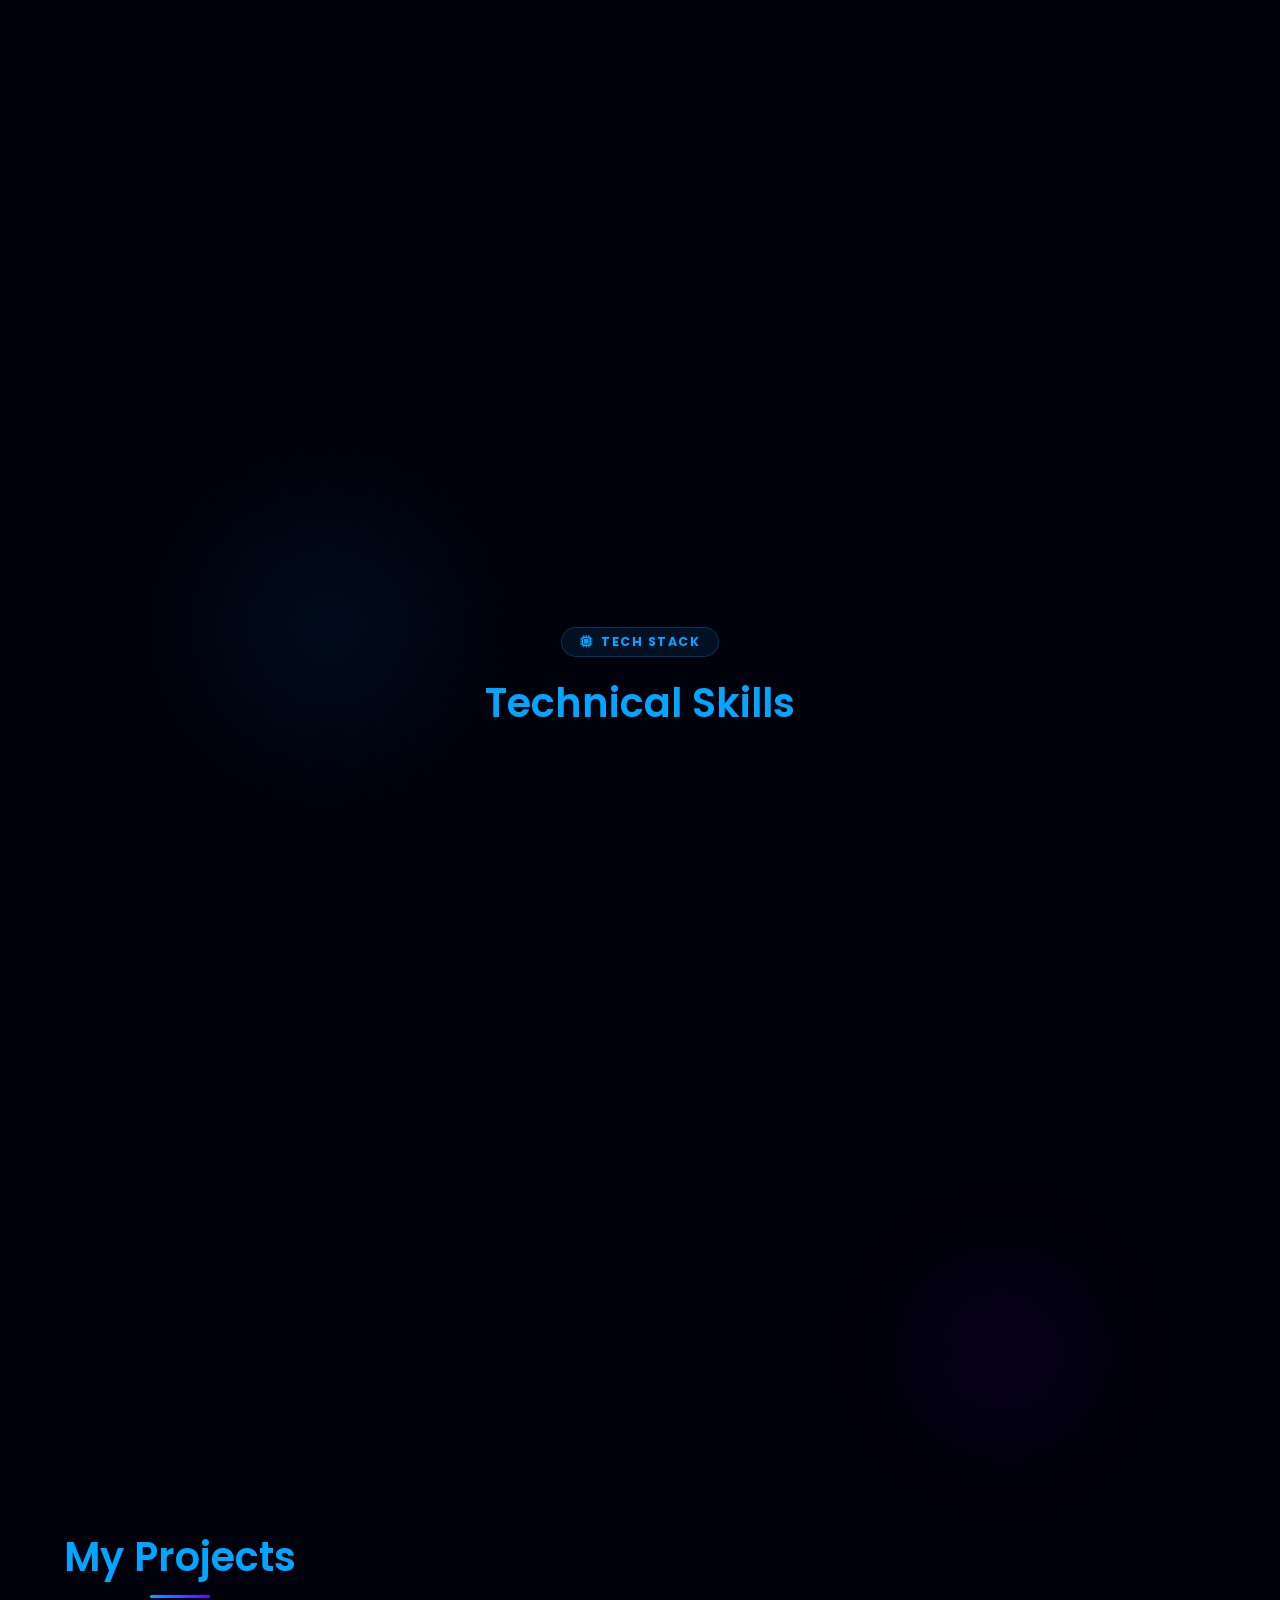
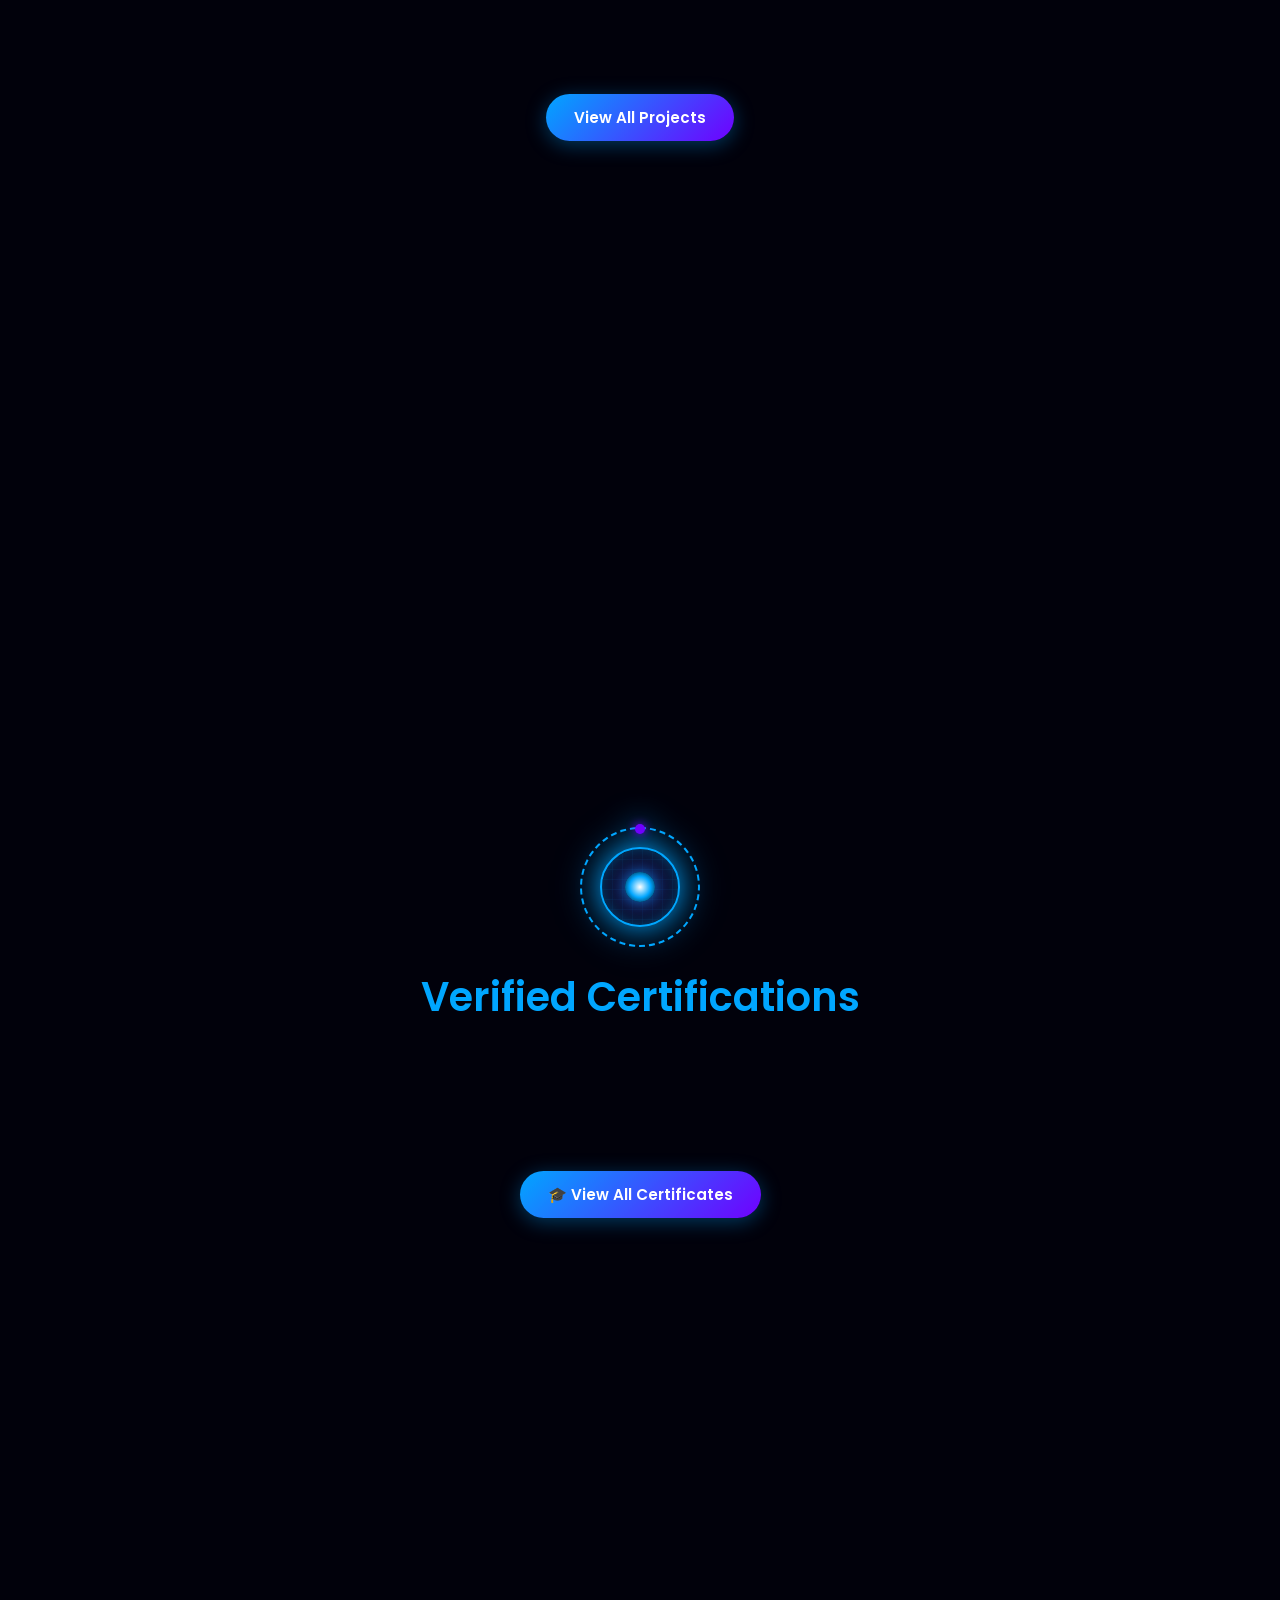
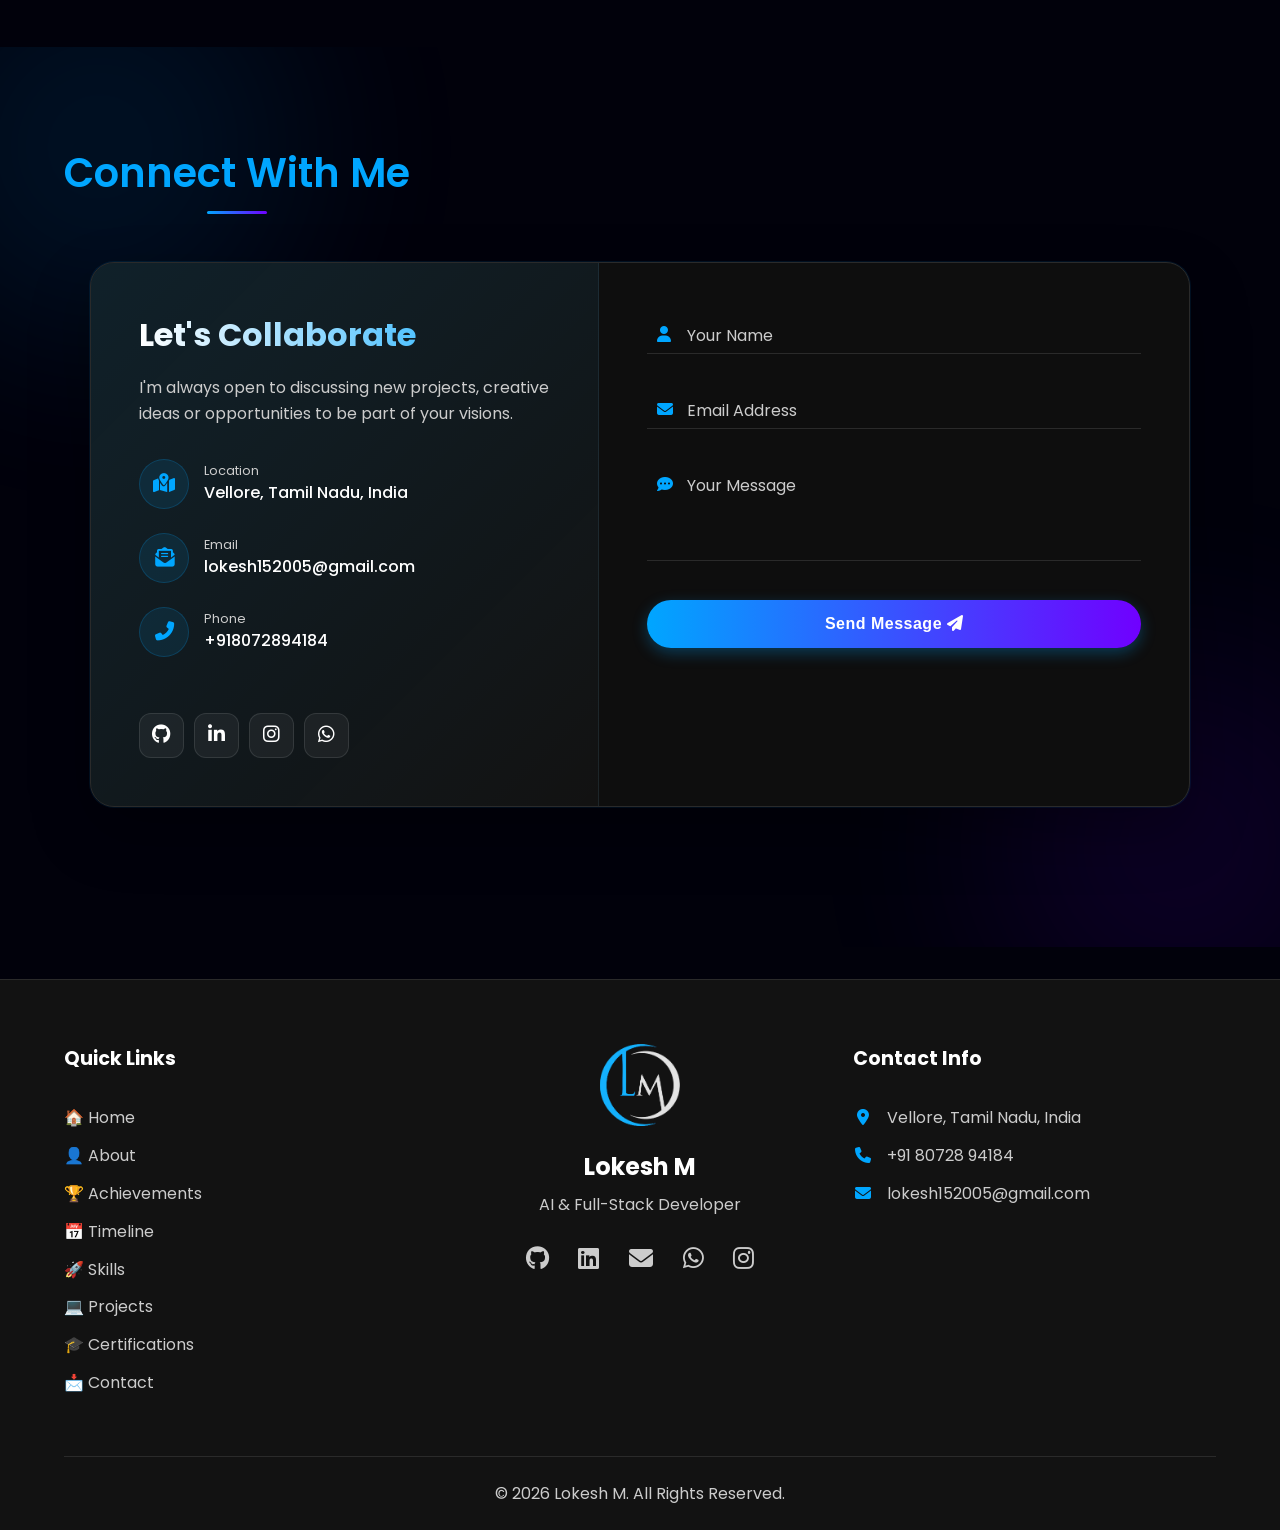
==== commit 159e914d: "Update profile image and hackathon count" ====
--- a/index.html
+++ b/index.html
@@ -5525,7 +5525,7 @@
                 <div class="spin-ring"></div>
                 <!-- Inner tilt/reveal container -->
                 <div class="about-img-inner scroll-reveal-init" id="aboutImgInner">
-                <img src="lokeshm2026.png" alt="About Lokesh" class="profile-img" />
+                <img src="lokeshm2026.jpeg" alt="About Lokesh" class="profile-img" />
                 </div>
             </div>
             <div class="about-text-block" data-aos="fade-left">
@@ -5576,7 +5576,7 @@
                     <div class="about-stat-box">
                         <div class="asb-icon"><i class="fas fa-users"></i></div>
                         <div class="asb-text">
-                            <h4>350+ Hackathon</h4>
+                            <h4>450+ Teams</h4>
                             <p>Organizer – FutureAI Global</p>
                         </div>
                     </div>
